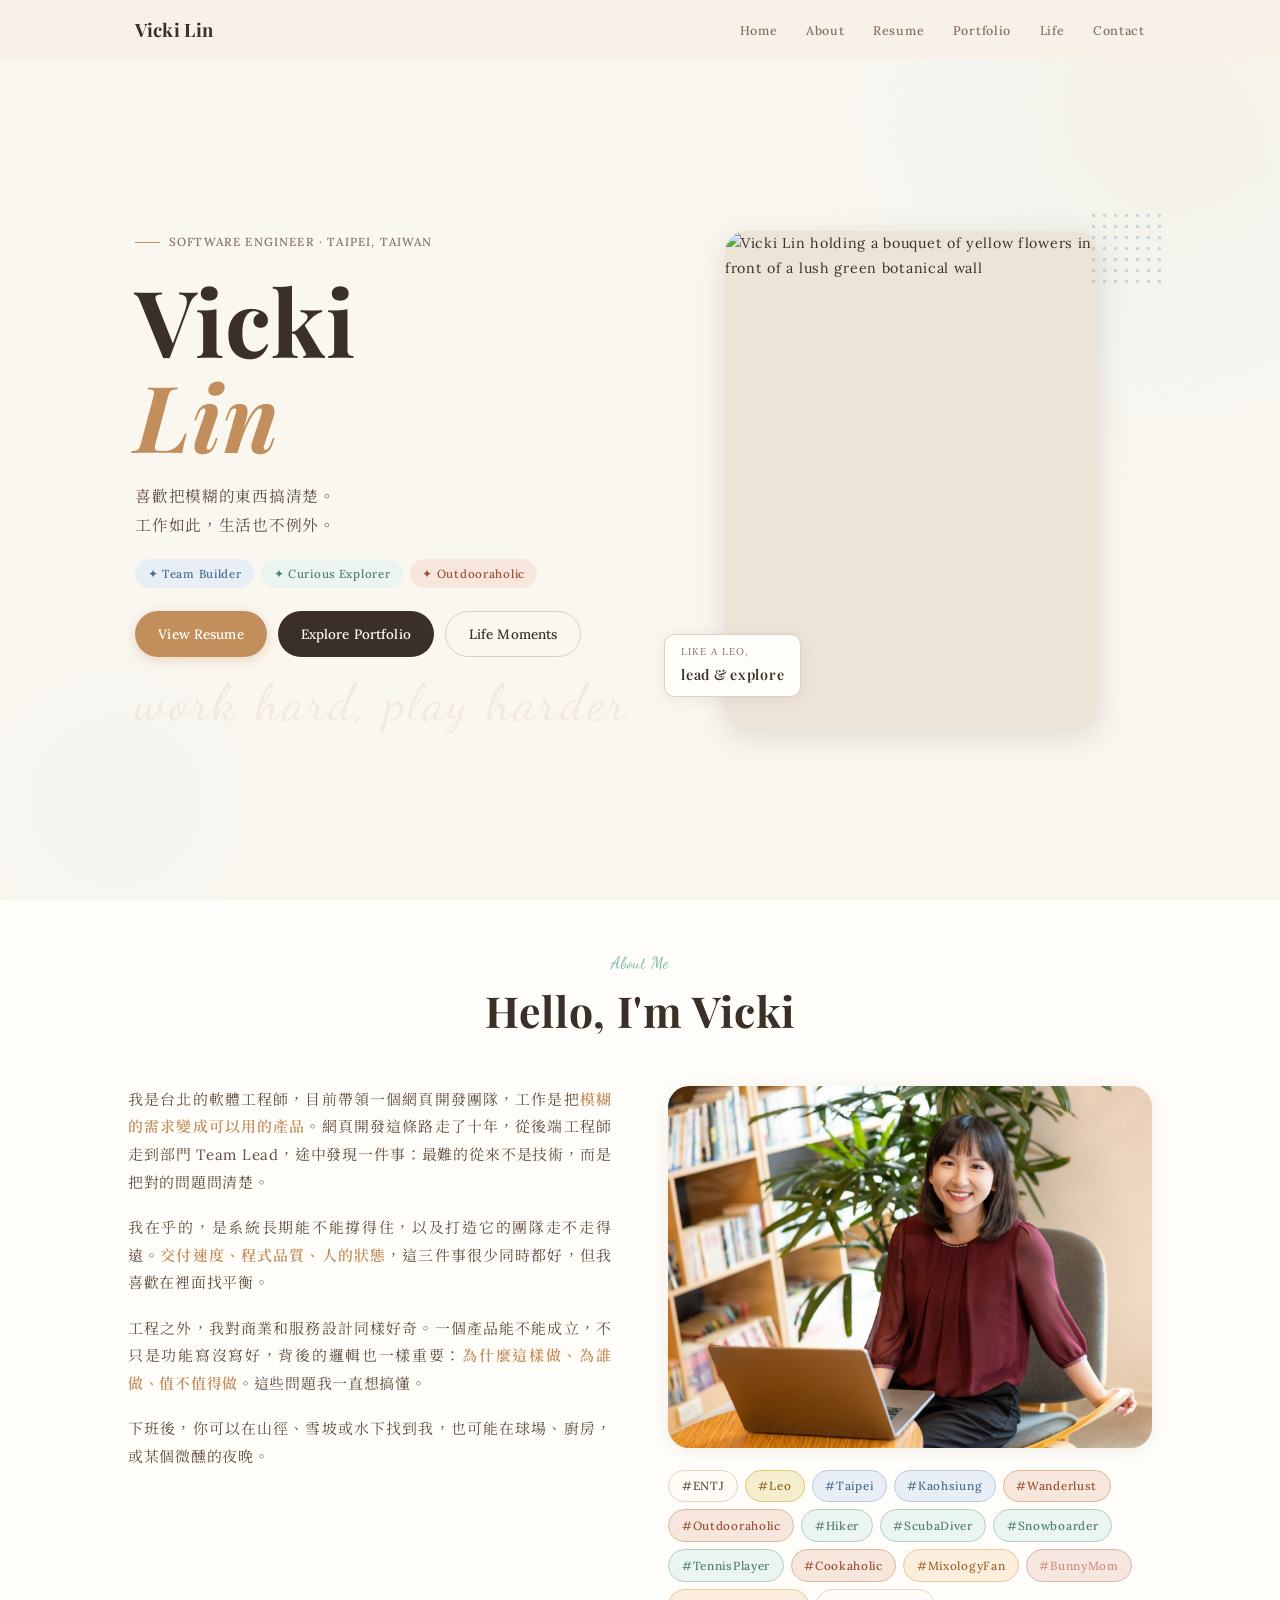
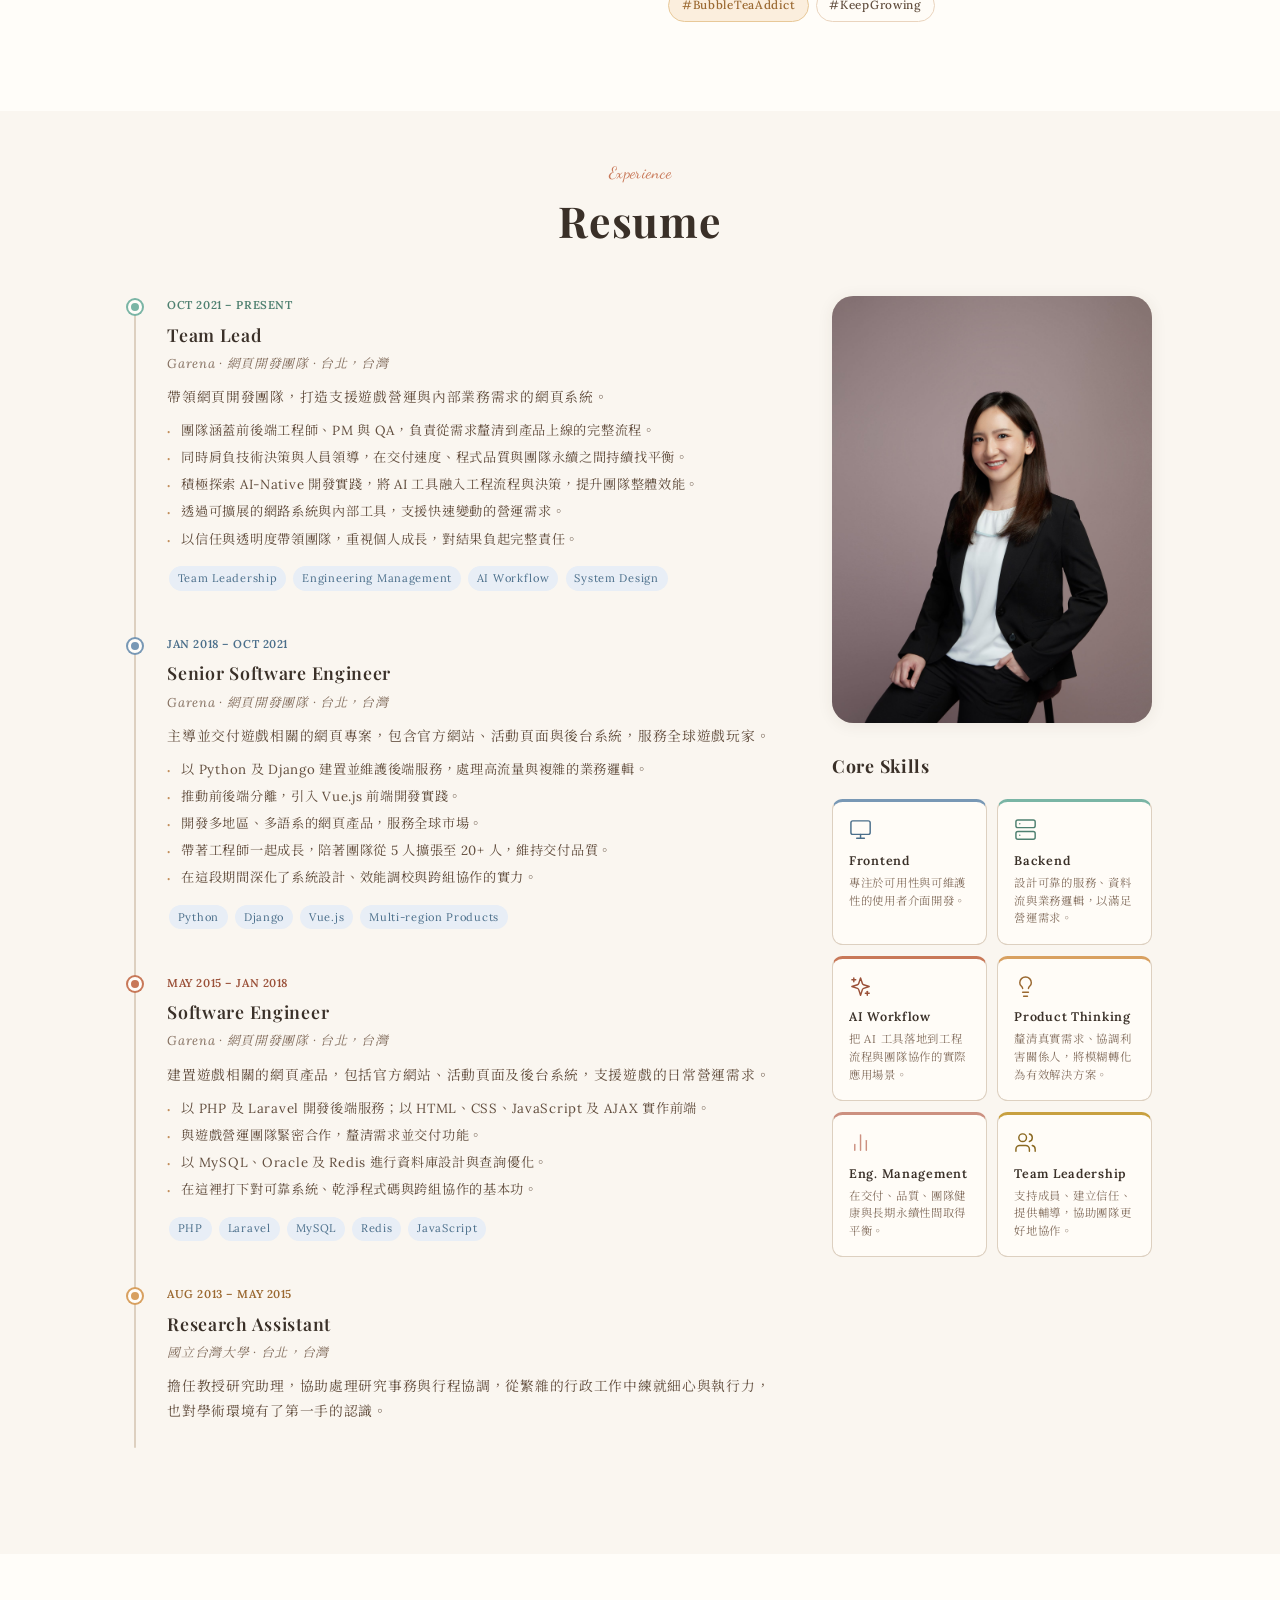
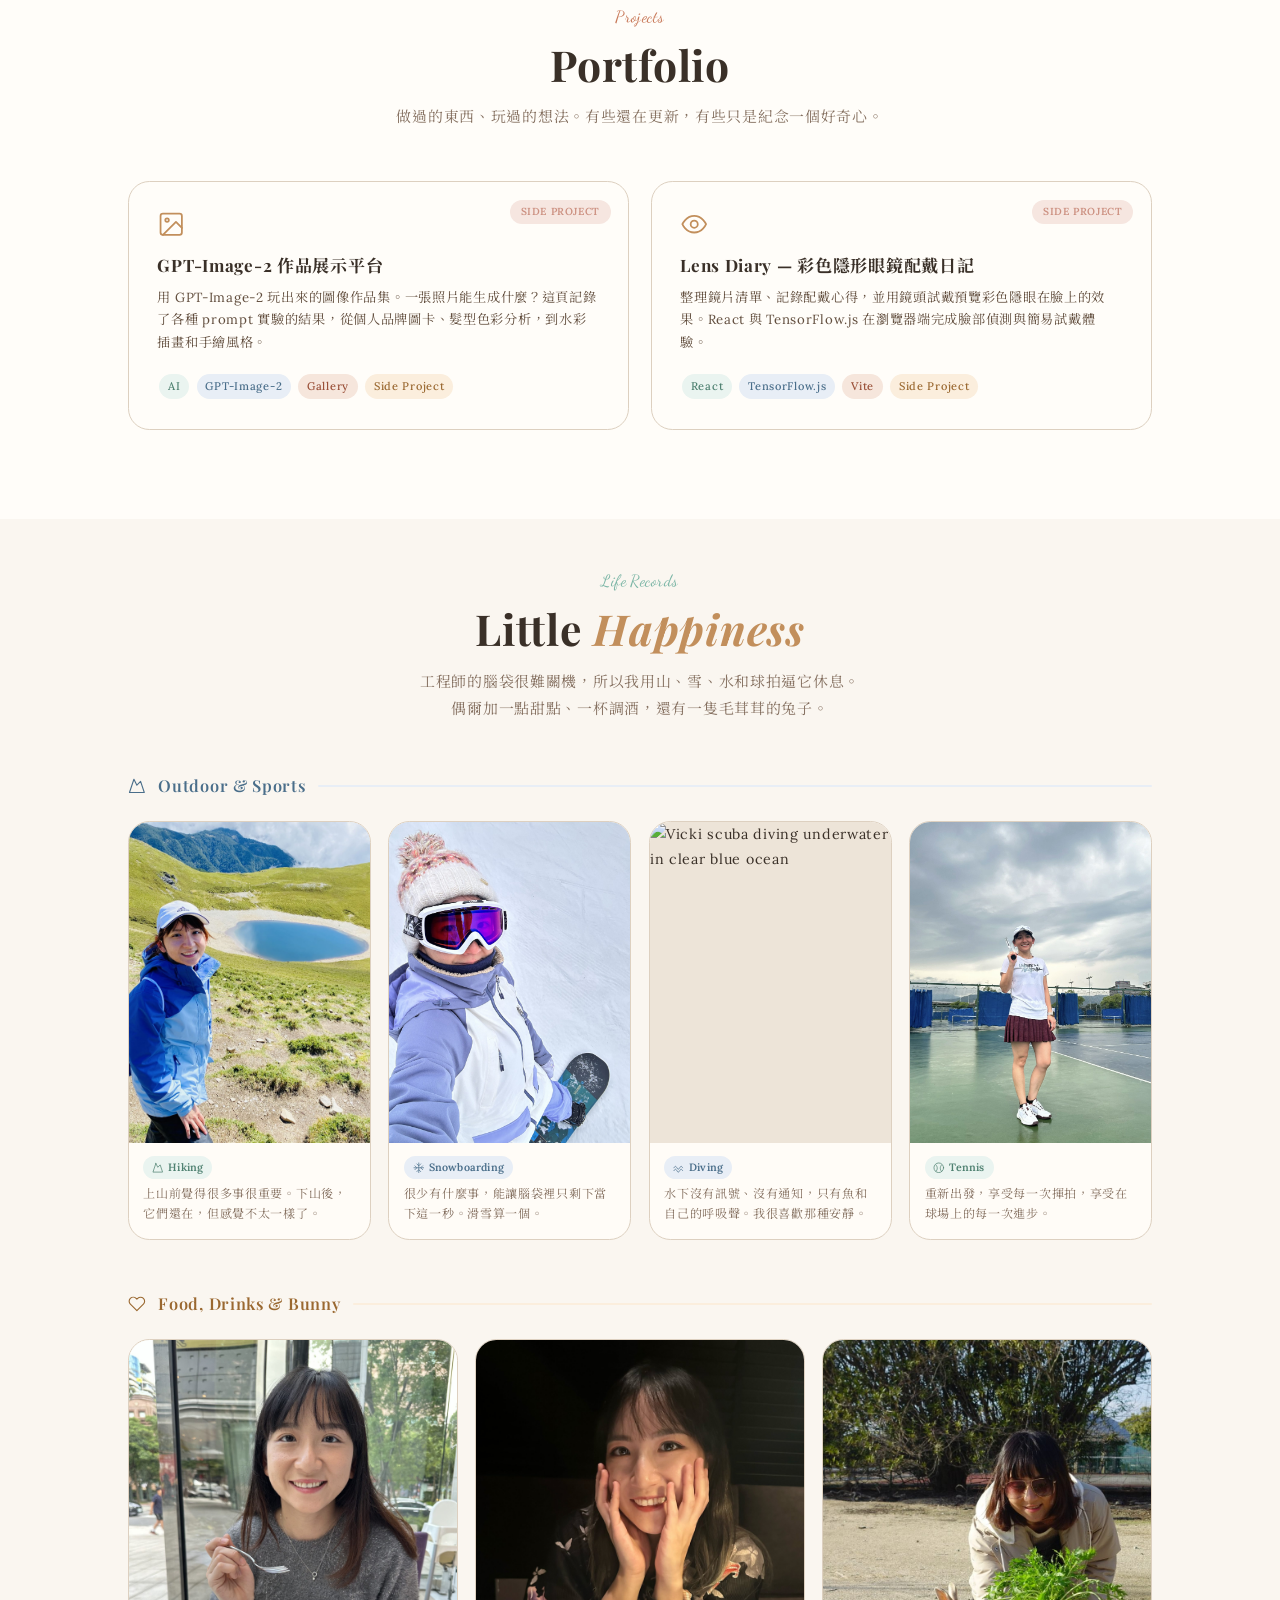
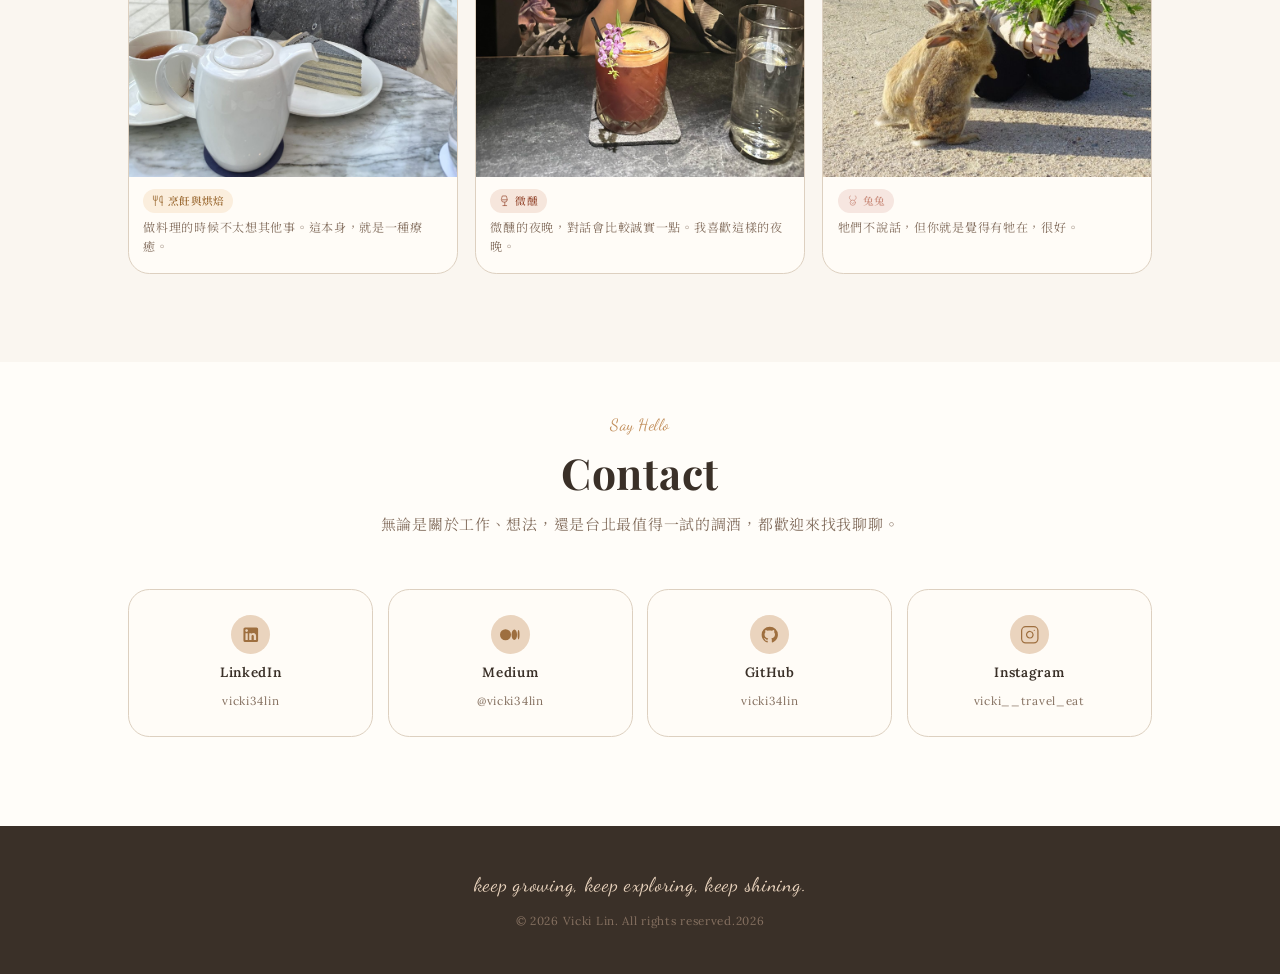
==== index.html @ 8c5fbe02 "新增 Lens Diary（ColoredContacts）靜態站與 Portfolio 卡片 自 ColoredContacts dist 複製至 projects/colored-contacts" ====
<!doctype html>
<html lang="en">
  <head>
    <!-- Google tag (gtag.js) -->
    <script async src="https://www.googletagmanager.com/gtag/js?id=G-K20HST7W02"></script>
    <script>
      window.dataLayer = window.dataLayer || [];
      function gtag(){dataLayer.push(arguments);}
      gtag('js', new Date());
      gtag('config', 'G-K20HST7W02');
    </script>
    <meta charset="UTF-8" />
    <meta name="viewport" content="width=device-width, initial-scale=1.0" />
    <meta
      name="description"
      content="Vicki Lin – Software Engineer and Team Lead based in Taipei, Taiwan. Building reliable web products, thoughtful workflows, and little moments of joy through technology."
    />
    <title>Vicki Lin · Software Engineer</title>
    <link rel="shortcut icon" type="image/x-icon" href="favicon.ico" />
    <link rel="icon" type="image/svg+xml" href="favicon.svg" />

    <!-- Google Fonts -->
    <link rel="preconnect" href="https://fonts.googleapis.com" />
    <link rel="preconnect" href="https://fonts.gstatic.com" crossorigin />
    <link
      href="https://fonts.googleapis.com/css2?family=Playfair+Display:ital,wght@0,400;0,600;0,700;1,400;1,600&family=Noto+Serif+TC:wght@400;500;600;700&family=Lora:ital,wght@0,400;0,500;0,600;1,400&family=Inter:wght@300;400;500;600&family=Dancing+Script:wght@400;600&display=swap"
      rel="stylesheet"
    />

    <link rel="stylesheet" href="assets/css/styles.css" />
  </head>
  <body>
    <!-- =====================================================
       NAVIGATION
       ===================================================== -->
    <nav class="nav" id="nav" role="navigation" aria-label="Main navigation">
      <div class="nav__inner">
        <a href="#home" class="nav__logo" aria-label="Vicki Lin – home">Vicki Lin</a>

        <!-- Hamburger (mobile) -->
        <button
          class="nav__burger"
          id="navBurger"
          aria-label="Toggle navigation menu"
          aria-expanded="false"
          aria-controls="navLinks"
        >
          <span aria-hidden="true"></span>
          <span aria-hidden="true"></span>
          <span aria-hidden="true"></span>
        </button>

        <!-- Nav links -->
        <ul class="nav__links" id="navLinks" role="list">
          <li><a href="#home" class="nav__link">Home</a></li>
          <li><a href="#about" class="nav__link">About</a></li>
          <li><a href="#resume" class="nav__link">Resume</a></li>
          <li><a href="#portfolio" class="nav__link">Portfolio</a></li>
          <li><a href="#life" class="nav__link">Life</a></li>
          <li style="display: none">
            <a href="#franchise" class="nav__link">Franchise Journey</a>
          </li>
          <li><a href="#contact" class="nav__link">Contact</a></li>
        </ul>
      </div>
    </nav>

    <!-- =====================================================
       HERO · Homepage
       ===================================================== -->
    <section id="home" class="hero" aria-label="Introduction">
      <div class="hero__inner">
        <!-- Left: text content -->
        <div class="hero__content">
          <span class="hero__tag">Software Engineer · Taipei, Taiwan</span>

          <!-- Edit name display below -->
          <h1 class="hero__name">Vicki <br /><em>Lin</em></h1>

          <!-- Edit tagline below -->
          <p class="hero__intro">
            喜歡把模糊的東西搞清楚。<br />
            工作如此，生活也不例外。
          </p>

          <!-- Edit personality badges below -->
          <div class="hero__badges" aria-label="Highlights">
            <span class="badge">✦ Team Builder</span>
            <span class="badge">✦ Curious Explorer</span>
            <span class="badge">✦ Outdooraholic</span>
          </div>

          <!-- CTA buttons -->
          <div class="hero__ctas">
            <a href="#resume" class="btn btn--primary">View Resume</a>
            <a href="#portfolio" class="btn btn--secondary">Explore Portfolio</a>
            <a href="#life" class="btn btn--ghost">Life Moments</a>
          </div>

          <span class="hero__accent-text" aria-hidden="true">work hard, play harder</span>
        </div>

        <!-- Right: portrait + editorial decorations -->
        <div class="hero__image-wrap">
          <!-- hero-flower.jpg: outdoor photo holding flowers, bright and warm -->
          <div class="hero__image-frame">
            <img
              src="assets/images/hero-flower.jpg"
              alt="Vicki Lin holding a bouquet of yellow flowers in front of a lush green botanical wall"
              class="hero__photo"
              loading="eager"
            />
          </div>
          <!-- Editorial floating label -->
          <div class="hero__editorial-tag" aria-hidden="true">
            <span class="hero__editorial-label">Like a Leo,</span>
            <span class="hero__editorial-city">lead &amp; explore</span>
          </div>
          <!-- Decorative dot grid -->
          <div class="hero__dot-decor" aria-hidden="true"></div>
        </div>
      </div>
    </section>

    <!-- =====================================================
       ABOUT
       ===================================================== -->
    <section id="about" class="about section section--alt">
      <div class="container">
        <header class="section-header reveal">
          <span class="section-eyebrow">About Me</span>
          <h2 class="section-title">Hello, I'm Vicki</h2>
        </header>

        <div class="about__grid">
          <!-- Left: story text -->
          <div class="about__story reveal">
            <!-- Edit personal bio paragraphs below -->
            <p>
              我是台北的軟體工程師，目前帶領一個網頁開發團隊，工作是把<strong>模糊的需求變成可以用的產品</strong>。網頁開發這條路走了十年，從後端工程師走到部門
              Team Lead，途中發現一件事：最難的從來不是技術，而是把對的問題問清楚。
            </p>
            <p>
              我在乎的，是系統長期能不能撐得住，以及打造它的團隊走不走得遠。<strong>交付速度、程式品質、人的狀態</strong>，這三件事很少同時都好，但我喜歡在裡面找平衡。
            </p>
            <p>
              工程之外，我對商業和服務設計同樣好奇。一個產品能不能成立，不只是功能寫沒寫好，背後的邏輯也一樣重要：<strong>為什麼這樣做、為誰做、值不值得做</strong>。這些問題我一直想搞懂。
            </p>
            <p>下班後，你可以在山徑、雪坡或水下找到我，也可能在球場、廚房，或某個微醺的夜晚。</p>
          </div>

          <!-- Right: photo + personality badges -->
          <div class="about__sidebar reveal">
            <div class="about__photo-wrap">
              <img
                src="assets/images/portrait-about.jpg"
                alt="Vicki Lin, Software Engineer and Team Lead, at the office"
                class="about__photo"
                loading="lazy"
              />
            </div>

            <div class="about__badges">
              <!-- Edit personality tags freely -->
              <div class="about__badge-grid">
                <span class="personality-badge">#ENTJ</span>
                <span class="personality-badge personality-badge--butter">#Leo</span>
                <span class="personality-badge personality-badge--sky">#Taipei</span>
                <span class="personality-badge personality-badge--sky">#Kaohsiung</span>
                <span class="personality-badge personality-badge--lavender">#Wanderlust</span>
                <span class="personality-badge personality-badge--lavender">#Outdooraholic</span>
                <span class="personality-badge personality-badge--mint">#Hiker</span>
                <span class="personality-badge personality-badge--mint">#ScubaDiver</span>
                <span class="personality-badge personality-badge--mint">#Snowboarder</span>
                <span class="personality-badge personality-badge--mint">#TennisPlayer</span>
                <span class="personality-badge personality-badge--lavender">#Cookaholic</span>
                <span class="personality-badge personality-badge--peach">#MixologyFan</span>
                <span class="personality-badge personality-badge--rose">#BunnyMom</span>
                <span class="personality-badge personality-badge--peach">#BubbleTeaAddict</span>
                <span class="personality-badge">#KeepGrowing</span>
              </div>
            </div>
          </div>
        </div>
      </div>
    </section>

    <!-- =====================================================
       RESUME
       ===================================================== -->
    <section id="resume" class="resume section">
      <div class="container">
        <header class="section-header reveal">
          <span class="section-eyebrow">Experience</span>
          <h2 class="section-title">Resume</h2>
        </header>

        <div class="resume__grid">
          <!-- Left column: timeline -->
          <div class="resume__timeline">
            <!-- ── Role 1 ── -->
            <div class="timeline-item reveal">
              <div class="timeline-dot" aria-hidden="true"></div>
              <div class="timeline-content">
                <span class="timeline-date">Oct 2021 – Present</span>
                <h3 class="timeline-role">Team Lead</h3>
                <span class="timeline-company">Garena · 網頁開發團隊 · 台北，台灣</span>
                <p class="timeline-summary">
                  帶領網頁開發團隊，打造支援遊戲營運與內部業務需求的網頁系統。
                </p>
                <ul class="timeline-bullets">
                  <li>團隊涵蓋前後端工程師、PM 與 QA，負責從需求釐清到產品上線的完整流程。</li>
                  <li>
                    同時肩負技術決策與人員領導，在交付速度、程式品質與團隊永續之間持續找平衡。
                  </li>
                  <li>
                    積極探索 AI-Native 開發實踐，將 AI 工具融入工程流程與決策，提升團隊整體效能。
                  </li>
                  <li>透過可擴展的網路系統與內部工具，支援快速變動的營運需求。</li>
                  <li>以信任與透明度帶領團隊，重視個人成長，對結果負起完整責任。</li>
                </ul>
                <div class="timeline-tags">
                  <span class="tech-tag">Team Leadership</span>
                  <span class="tech-tag">Engineering Management</span>
                  <span class="tech-tag">AI Workflow</span>
                  <span class="tech-tag">System Design</span>
                </div>
              </div>
            </div>

            <!-- ── Role 2 ── -->
            <div class="timeline-item reveal">
              <div class="timeline-dot" aria-hidden="true"></div>
              <div class="timeline-content">
                <span class="timeline-date">Jan 2018 – Oct 2021</span>
                <h3 class="timeline-role">Senior Software Engineer</h3>
                <span class="timeline-company">Garena · 網頁開發團隊 · 台北，台灣</span>
                <p class="timeline-summary">
                  主導並交付遊戲相關的網頁專案，包含官方網站、活動頁面與後台系統，服務全球遊戲玩家。
                </p>
                <ul class="timeline-bullets">
                  <li>以 Python 及 Django 建置並維護後端服務，處理高流量與複雜的業務邏輯。</li>
                  <li>推動前後端分離，引入 Vue.js 前端開發實踐。</li>
                  <li>開發多地區、多語系的網頁產品，服務全球市場。</li>
                  <li>帶著工程師一起成長，陪著團隊從 5 人擴張至 20+ 人，維持交付品質。</li>
                  <li>在這段期間深化了系統設計、效能調校與跨組協作的實力。</li>
                </ul>
                <div class="timeline-tags">
                  <span class="tech-tag">Python</span>
                  <span class="tech-tag">Django</span>
                  <span class="tech-tag">Vue.js</span>
                  <span class="tech-tag">Multi-region Products</span>
                </div>
              </div>
            </div>

            <!-- ── Role 3 ── -->
            <div class="timeline-item reveal">
              <div class="timeline-dot" aria-hidden="true"></div>
              <div class="timeline-content">
                <span class="timeline-date">May 2015 – Jan 2018</span>
                <h3 class="timeline-role">Software Engineer</h3>
                <span class="timeline-company">Garena · 網頁開發團隊 · 台北，台灣</span>
                <p class="timeline-summary">
                  建置遊戲相關的網頁產品，包括官方網站、活動頁面及後台系統，支援遊戲的日常營運需求。
                </p>
                <ul class="timeline-bullets">
                  <li>
                    以 PHP 及 Laravel 開發後端服務；以 HTML、CSS、JavaScript 及 AJAX 實作前端。
                  </li>
                  <li>與遊戲營運團隊緊密合作，釐清需求並交付功能。</li>
                  <li>以 MySQL、Oracle 及 Redis 進行資料庫設計與查詢優化。</li>
                  <li>在這裡打下對可靠系統、乾淨程式碼與跨組協作的基本功。</li>
                </ul>
                <div class="timeline-tags">
                  <span class="tech-tag">PHP</span>
                  <span class="tech-tag">Laravel</span>
                  <span class="tech-tag">MySQL</span>
                  <span class="tech-tag">Redis</span>
                  <span class="tech-tag">JavaScript</span>
                </div>
              </div>
            </div>

            <!-- ── Role 4 ── -->
            <div class="timeline-item reveal">
              <div class="timeline-dot" aria-hidden="true"></div>
              <div class="timeline-content">
                <span class="timeline-date">Aug 2013 – May 2015</span>
                <h3 class="timeline-role">Research Assistant</h3>
                <span class="timeline-company">國立台灣大學 · 台北，台灣</span>
                <p class="timeline-summary">
                  擔任教授研究助理，協助處理研究事務與行程協調，從繁雜的行政工作中練就細心與執行力，也對學術環境有了第一手的認識。
                </p>
              </div>
            </div>
          </div>
          <!-- /resume__timeline -->

          <!-- Right column: photo + skill cards -->
          <div class="resume__skills">
            <!-- portrait-professional.jpg: black suit headshot for professional section -->
            <div class="resume__photo-wrap reveal">
              <img
                src="assets/images/portrait-professional.jpg"
                alt="Vicki Lin – professional headshot"
                class="resume__photo"
                loading="lazy"
              />
            </div>

            <div class="reveal">
              <h3 class="skills-title">Core Skills</h3>
              <!-- Edit skill cards below -->
              <div class="skills-cards">
                <div class="skill-card">
                  <svg
                    class="skill-card__svg"
                    aria-hidden="true"
                    viewBox="0 0 24 24"
                    fill="none"
                    stroke="currentColor"
                    stroke-width="1.5"
                    stroke-linecap="round"
                    stroke-linejoin="round"
                  >
                    <rect x="2" y="3" width="20" height="14" rx="2" />
                    <line x1="8" y1="21" x2="16" y2="21" />
                    <line x1="12" y1="17" x2="12" y2="21" />
                  </svg>
                  <h4 class="skill-card__name">Frontend</h4>
                  <p class="skill-card__desc">專注於可用性與可維護性的使用者介面開發。</p>
                </div>
                <div class="skill-card">
                  <svg
                    class="skill-card__svg"
                    aria-hidden="true"
                    viewBox="0 0 24 24"
                    fill="none"
                    stroke="currentColor"
                    stroke-width="1.5"
                    stroke-linecap="round"
                    stroke-linejoin="round"
                  >
                    <rect x="2" y="2" width="20" height="8" rx="2" />
                    <rect x="2" y="14" width="20" height="8" rx="2" />
                    <line x1="6" y1="6" x2="6.01" y2="6" />
                    <line x1="6" y1="18" x2="6.01" y2="18" />
                  </svg>
                  <h4 class="skill-card__name">Backend</h4>
                  <p class="skill-card__desc">設計可靠的服務、資料流與業務邏輯，以滿足營運需求。</p>
                </div>
                <div class="skill-card">
                  <svg
                    class="skill-card__svg"
                    aria-hidden="true"
                    viewBox="0 0 24 24"
                    fill="none"
                    stroke="currentColor"
                    stroke-width="1.5"
                    stroke-linecap="round"
                    stroke-linejoin="round"
                  >
                    <path
                      d="m12 3-1.912 5.813a2 2 0 0 1-1.275 1.275L3 12l5.813 1.912a2 2 0 0 1 1.275 1.275L12 21l1.912-5.813a2 2 0 0 1 1.275-1.275L21 12l-5.813-1.912a2 2 0 0 1-1.275-1.275L12 3Z"
                    />
                    <path d="M5 3v4" />
                    <path d="M19 17v4" />
                    <path d="M3 5h4" />
                    <path d="M17 19h4" />
                  </svg>
                  <h4 class="skill-card__name">AI Workflow</h4>
                  <p class="skill-card__desc">把 AI 工具落地到工程流程與團隊協作的實際應用場景。</p>
                </div>
                <div class="skill-card">
                  <svg
                    class="skill-card__svg"
                    aria-hidden="true"
                    viewBox="0 0 24 24"
                    fill="none"
                    stroke="currentColor"
                    stroke-width="1.5"
                    stroke-linecap="round"
                    stroke-linejoin="round"
                  >
                    <path
                      d="M15 14c.2-1 .7-1.7 1.5-2.5 1-.9 1.5-2.2 1.5-3.5A6 6 0 0 0 6 8c0 1 .2 2.2 1.5 3.5.7.7 1.3 1.5 1.5 2.5"
                    />
                    <path d="M9 18h6" />
                    <path d="M10 22h4" />
                  </svg>
                  <h4 class="skill-card__name">Product Thinking</h4>
                  <p class="skill-card__desc">
                    釐清真實需求、協調利害關係人，將模糊轉化為有效解決方案。
                  </p>
                </div>
                <div class="skill-card">
                  <svg
                    class="skill-card__svg"
                    aria-hidden="true"
                    viewBox="0 0 24 24"
                    fill="none"
                    stroke="currentColor"
                    stroke-width="1.5"
                    stroke-linecap="round"
                    stroke-linejoin="round"
                  >
                    <line x1="18" y1="20" x2="18" y2="10" />
                    <line x1="12" y1="20" x2="12" y2="4" />
                    <line x1="6" y1="20" x2="6" y2="14" />
                  </svg>
                  <h4 class="skill-card__name">Eng. Management</h4>
                  <p class="skill-card__desc">在交付、品質、團隊健康與長期永續性間取得平衡。</p>
                </div>
                <div class="skill-card">
                  <svg
                    class="skill-card__svg"
                    aria-hidden="true"
                    viewBox="0 0 24 24"
                    fill="none"
                    stroke="currentColor"
                    stroke-width="1.5"
                    stroke-linecap="round"
                    stroke-linejoin="round"
                  >
                    <path d="M16 21v-2a4 4 0 0 0-4-4H6a4 4 0 0 0-4 4v2" />
                    <circle cx="9" cy="7" r="4" />
                    <path d="M22 21v-2a4 4 0 0 0-3-3.87" />
                    <path d="M16 3.13a4 4 0 0 1 0 7.75" />
                  </svg>
                  <h4 class="skill-card__name">Team Leadership</h4>
                  <p class="skill-card__desc">支持成員、建立信任、提供輔導，協助團隊更好地協作。</p>
                </div>
              </div>
            </div>
          </div>
          <!-- /resume__skills -->
        </div>
        <!-- /resume__grid -->
      </div>
    </section>

    <!-- =====================================================
       PORTFOLIO
       ===================================================== -->
    <section id="portfolio" class="portfolio section section--alt">
      <div class="container">
        <header class="section-header reveal">
          <span class="section-eyebrow">Projects</span>
          <h2 class="section-title">Portfolio</h2>
          <p class="section-sub">做過的東西、玩過的想法。有些還在更新，有些只是紀念一個好奇心。</p>
        </header>

        <div class="portfolio__grid">
          <article
            class="project-card reveal"
            onclick="location.href = '/projects/image2demo/'"
            style="cursor: pointer"
          >
            <div class="project-card__badge">Side Project</div>
            <div class="project-card__icon" aria-hidden="true">
              <svg
                viewBox="0 0 24 24"
                fill="none"
                stroke="currentColor"
                stroke-width="1.5"
                stroke-linecap="round"
                stroke-linejoin="round"
              >
                <rect x="3" y="3" width="18" height="18" rx="2" />
                <circle cx="8.5" cy="8.5" r="1.5" />
                <path d="m21 15-5-5L5 21" />
              </svg>
            </div>
            <h3 class="project-card__title">GPT-Image-2 作品展示平台</h3>
            <p class="project-card__desc">
              用 GPT-Image-2 玩出來的圖像作品集。一張照片能生成什麼？這頁記錄了各種 prompt
              實驗的結果，從個人品牌圖卡、髮型色彩分析，到水彩插畫和手繪風格。
            </p>
            <div class="project-card__tags">
              <span class="tag">AI</span>
              <span class="tag">GPT-Image-2</span>
              <span class="tag">Gallery</span>
              <span class="tag">Side Project</span>
            </div>
          </article>

          <article
            class="project-card reveal"
            onclick="location.href = '/projects/colored-contacts/'"
            style="cursor: pointer"
          >
            <div class="project-card__badge">Side Project</div>
            <div class="project-card__icon" aria-hidden="true">
              <svg
                viewBox="0 0 24 24"
                fill="none"
                stroke="currentColor"
                stroke-width="1.5"
                stroke-linecap="round"
                stroke-linejoin="round"
              >
                <path d="M2 12s3-7 10-7 10 7 10 7-3 7-10 7-10-7-10-7Z" />
                <circle cx="12" cy="12" r="3" />
              </svg>
            </div>
            <h3 class="project-card__title">Lens Diary — 彩色隱形眼鏡配戴日記</h3>
            <p class="project-card__desc">
              整理鏡片清單、記錄配戴心得，並用鏡頭試戴預覽彩色隱眼在臉上的效果。React 與 TensorFlow.js
              在瀏覽器端完成臉部偵測與簡易試戴體驗。
            </p>
            <div class="project-card__tags">
              <span class="tag">React</span>
              <span class="tag">TensorFlow.js</span>
              <span class="tag">Vite</span>
              <span class="tag">Side Project</span>
            </div>
          </article>
        </div>
      </div>
    </section>

    <!-- =====================================================
       LIFE · Life Records / Little Happiness
       ===================================================== -->
    <section id="life" class="life section">
      <div class="container">
        <header class="section-header reveal">
          <span class="section-eyebrow">Life Records</span>
          <h2 class="section-title">Little <em>Happiness</em></h2>
          <!-- Edit caption below -->
          <p class="section-sub">
            工程師的腦袋很難關機，所以我用山、雪、水和球拍逼它休息。<br />偶爾加一點甜點、一杯調酒，還有一隻毛茸茸的兔子。
          </p>
        </header>

        <!-- Outdoor & Sports -->
        <div class="life__subsection life__subsection--outdoor reveal">
          <div class="life__sub-header">
            <svg
              class="life__sub-icon"
              viewBox="0 0 24 24"
              fill="none"
              stroke="currentColor"
              stroke-width="1.5"
              stroke-linecap="round"
              stroke-linejoin="round"
              aria-hidden="true"
            >
              <path d="m8 3 4 8 5-5 5 15H2L8 3z" />
            </svg>
            <h3 class="life__sub-title">Outdoor &amp; Sports</h3>
            <div class="life__sub-line"></div>
          </div>

          <div class="life__grid life__grid--4">
            <div
              class="life-card reveal"
              onclick="location.href = '/life/hiking.html'"
              style="cursor: pointer"
            >
              <div class="life-card__img-wrap">
                <img
                  src="assets/images/life-hiking.jpg"
                  alt="Vicki hiking with an alpine lake in the mountains of Taiwan"
                  class="life-card__img"
                  loading="lazy"
                />
              </div>
              <div class="life-card__body">
                <span class="life-card__category life-cat--mint">
                  <svg
                    class="life-cat__icon"
                    viewBox="0 0 24 24"
                    fill="none"
                    stroke="currentColor"
                    stroke-width="1.5"
                    stroke-linecap="round"
                    stroke-linejoin="round"
                    aria-hidden="true"
                  >
                    <path d="m8 3 4 8 5-5 5 15H2L8 3z" />
                  </svg>
                  Hiking
                </span>
                <p class="life-card__caption">
                  上山前覺得很多事很重要。下山後，它們還在，但感覺不太一樣了。
                </p>
              </div>
            </div>

            <div
              class="life-card reveal"
              onclick="location.href = '/life/snowboarding.html'"
              style="cursor: pointer"
            >
              <div class="life-card__img-wrap">
                <img
                  src="assets/images/life-snowboard.jpg"
                  alt="Vicki on a snow slope with her snowboard"
                  class="life-card__img"
                  loading="lazy"
                />
              </div>
              <div class="life-card__body">
                <span class="life-card__category life-cat--sky">
                  <svg
                    class="life-cat__icon"
                    viewBox="0 0 24 24"
                    fill="none"
                    stroke="currentColor"
                    stroke-width="1.5"
                    stroke-linecap="round"
                    stroke-linejoin="round"
                    aria-hidden="true"
                  >
                    <line x1="2" y1="12" x2="22" y2="12" />
                    <line x1="12" y1="2" x2="12" y2="22" />
                    <path d="m20 16-4-4 4-4" />
                    <path d="m4 8 4 4-4 4" />
                    <path d="m16 4-4 4-4-4" />
                    <path d="m8 20 4-4 4 4" />
                  </svg>
                  Snowboarding
                </span>
                <p class="life-card__caption">
                  很少有什麼事，能讓腦袋裡只剩下當下這一秒。滑雪算一個。
                </p>
              </div>
            </div>

            <div
              class="life-card reveal"
              onclick="location.href = '/life/diving.html'"
              style="cursor: pointer"
            >
              <div class="life-card__img-wrap">
                <img
                  src="assets/images/life-diving.jpg"
                  alt="Vicki scuba diving underwater in clear blue ocean"
                  class="life-card__img"
                  loading="lazy"
                />
              </div>
              <div class="life-card__body">
                <span class="life-card__category life-cat--sky">
                  <svg
                    class="life-cat__icon"
                    viewBox="0 0 24 24"
                    fill="none"
                    stroke="currentColor"
                    stroke-width="1.5"
                    stroke-linecap="round"
                    stroke-linejoin="round"
                    aria-hidden="true"
                  >
                    <path d="M2 12c2-4 4-4 6 0s4 4 6 0 4-4 6 0" />
                    <path d="M2 18c2-4 4-4 6 0s4 4 6 0 4-4 6 0" />
                  </svg>
                  Diving
                </span>
                <p class="life-card__caption">
                  水下沒有訊號、沒有通知，只有魚和自己的呼吸聲。我很喜歡那種安靜。
                </p>
              </div>
            </div>

            <div
              class="life-card reveal"
              onclick="location.href = '/life/tennis.html'"
              style="cursor: pointer"
            >
              <div class="life-card__img-wrap">
                <img
                  src="assets/images/life-tennis.jpg"
                  alt="Vicki on a tennis court holding a racket"
                  class="life-card__img"
                  loading="lazy"
                />
              </div>
              <div class="life-card__body">
                <span class="life-card__category life-cat--mint">
                  <svg
                    class="life-cat__icon"
                    viewBox="0 0 24 24"
                    fill="none"
                    stroke="currentColor"
                    stroke-width="1.5"
                    stroke-linecap="round"
                    stroke-linejoin="round"
                    aria-hidden="true"
                  >
                    <circle cx="12" cy="12" r="10" />
                    <path d="M6.3 6.3c3.6 3.6 3.6 9.5 0 13.1" />
                    <path d="M17.7 6.3c-3.6 3.6-3.6 9.5 0 13.1" />
                  </svg>
                  Tennis
                </span>
                <p class="life-card__caption">
                  重新出發，享受每一次揮拍，享受在球場上的每一次進步。
                </p>
              </div>
            </div>
          </div>
        </div>

        <!-- Food, Drinks & Bunny -->
        <div class="life__subsection life__subsection--food reveal">
          <div class="life__sub-header">
            <svg
              class="life__sub-icon"
              viewBox="0 0 24 24"
              fill="none"
              stroke="currentColor"
              stroke-width="1.5"
              stroke-linecap="round"
              stroke-linejoin="round"
              aria-hidden="true"
            >
              <path
                d="M20.84 4.61a5.5 5.5 0 0 0-7.78 0L12 5.67l-1.06-1.06a5.5 5.5 0 0 0-7.78 7.78l1.06 1.06L12 21.23l7.78-7.78 1.06-1.06a5.5 5.5 0 0 0 0-7.78z"
              />
            </svg>
            <h3 class="life__sub-title">Food, Drinks &amp; Bunny</h3>
            <div class="life__sub-line"></div>
          </div>

          <div class="life__grid life__grid--3">
            <div
              class="life-card reveal"
              onclick="location.href = '/life/baking.html'"
              style="cursor: pointer"
            >
              <div class="life-card__img-wrap">
                <img
                  src="assets/images/life-baking.jpg"
                  alt="Vicki enjoying a slice of black sesame mille-crêpe cake with tea"
                  class="life-card__img"
                  loading="lazy"
                />
              </div>
              <div class="life-card__body">
                <span class="life-card__category life-cat--peach">
                  <svg
                    class="life-cat__icon"
                    viewBox="0 0 24 24"
                    fill="none"
                    stroke="currentColor"
                    stroke-width="1.5"
                    stroke-linecap="round"
                    stroke-linejoin="round"
                    aria-hidden="true"
                  >
                    <path d="M3 2v7c0 1.1.9 2 2 2h4a2 2 0 0 0 2-2V2" />
                    <path d="M7 2v20" />
                    <path d="M21 15V2a5 5 0 0 0-5 5v6c0 1.1.9 2 2 2h3zm0 0v7" />
                  </svg>
                  烹飪與烘焙
                </span>
                <p class="life-card__caption">做料理的時候不太想其他事。這本身，就是一種療癒。</p>
              </div>
            </div>

            <div
              class="life-card reveal"
              onclick="location.href = '/life/cocktails.html'"
              style="cursor: pointer"
            >
              <div class="life-card__img-wrap">
                <img
                  src="assets/images/life-alcohol.jpg"
                  alt="Vicki smiling with a beautifully garnished cocktail"
                  class="life-card__img"
                  loading="lazy"
                />
              </div>
              <div class="life-card__body">
                <span class="life-card__category life-cat--lavender">
                  <svg
                    class="life-cat__icon"
                    viewBox="0 0 24 24"
                    fill="none"
                    stroke="currentColor"
                    stroke-width="1.5"
                    stroke-linecap="round"
                    stroke-linejoin="round"
                    aria-hidden="true"
                  >
                    <path d="M8 22h8" />
                    <path d="M7 10h10" />
                    <path d="M12 15v7" />
                    <path d="M12 15a5 5 0 0 0 5-5c0-2-.5-4-2-8H7c-1.5 4-2 6-2 8a5 5 0 0 0 5 5z" />
                  </svg>
                  微醺
                </span>
                <p class="life-card__caption">微醺的夜晚，對話會比較誠實一點。我喜歡這樣的夜晚。</p>
              </div>
            </div>

            <div
              class="life-card reveal"
              onclick="location.href = '/life/bunny.html'"
              style="cursor: pointer"
            >
              <div class="life-card__img-wrap">
                <img
                  src="assets/images/life-rabbit.jpg"
                  alt="Vicki feeding rabbits at a rabbit island in Japan"
                  class="life-card__img"
                  loading="lazy"
                />
              </div>
              <div class="life-card__body">
                <span class="life-card__category life-cat--rose">
                  <svg
                    class="life-cat__icon"
                    viewBox="0 0 24 24"
                    fill="none"
                    stroke="currentColor"
                    stroke-width="1.5"
                    stroke-linecap="round"
                    stroke-linejoin="round"
                    aria-hidden="true"
                  >
                    <path d="M7 2C6 2 5 3 5 5.5C5 8 6.5 10 9 11" />
                    <path d="M17 2C18 2 19 3 19 5.5C19 8 17.5 10 15 11" />
                    <circle cx="12" cy="16" r="5.5" />
                    <circle cx="10" cy="15.5" r="0.75" fill="currentColor" stroke="none" />
                    <circle cx="14" cy="15.5" r="0.75" fill="currentColor" stroke="none" />
                    <path d="M11 17.5C11.5 18 12.5 18 13 17.5" />
                  </svg>
                  兔兔
                </span>
                <p class="life-card__caption">牠們不說話，但你就是覺得有牠在，很好。</p>
              </div>
            </div>
          </div>
        </div>
      </div>
    </section>

    <!-- =====================================================
       FRANCHISE JOURNEY · Coming Soon
       ===================================================== -->
    <section id="franchise" class="franchise section" style="display: none">
      <div class="container">
        <div class="franchise__card reveal">
          <div class="franchise__decor" aria-hidden="true">
            <span class="franchise__cup">
              <svg
                width="48"
                height="48"
                viewBox="0 0 24 24"
                fill="none"
                stroke="currentColor"
                stroke-width="1.2"
                stroke-linecap="round"
                stroke-linejoin="round"
              >
                <path d="M17 8h1a4 4 0 1 1 0 8h-1" />
                <path d="M3 8h14v9a4 4 0 0 1-4 4H7a4 4 0 0 1-4-4Z" />
                <line x1="6" y1="2" x2="6" y2="4" />
                <line x1="10" y1="2" x2="10" y2="4" />
                <line x1="14" y1="2" x2="14" y2="4" />
              </svg>
            </span>
            <span class="franchise__stars">✦ ✦ ✦</span>
          </div>

          <span class="franchise__coming-soon">Coming Soon</span>

          <!-- Edit title and description below -->
          <h2 class="franchise__title">Franchise <em>Journey</em></h2>
          <p class="franchise__subtitle">新的篇章正在醞釀。</p>
          <p class="franchise__desc">
            我正在探索一條結合商業、營運、服務設計與日常幸福感的新道路。更多筆記、想法與發現，將陸續在這裡補充。
          </p>

          <div class="franchise__divider" aria-hidden="true">· · ·</div>
          <p class="franchise__hint">敬請期待，這個空間仍在撰寫中。</p>
        </div>
      </div>
    </section>

    <!-- =====================================================
       CONTACT
       ===================================================== -->
    <section id="contact" class="contact section section--alt">
      <div class="container">
        <header class="section-header reveal">
          <span class="section-eyebrow">Say Hello</span>
          <h2 class="section-title">Contact</h2>
          <p class="section-sub">
            無論是關於工作、想法，還是台北最值得一試的調酒，都歡迎來找我聊聊。
          </p>
        </header>

        <div class="contact__links reveal">
          <a
            href="https://www.linkedin.com/in/vicki34lin/"
            target="_blank"
            rel="noopener noreferrer"
            class="contact-link contact-link--linkedin"
          >
            <span class="contact-link__icon" aria-hidden="true">
              <svg viewBox="0 0 24 24" fill="currentColor" aria-hidden="true">
                <path
                  d="M19 3a2 2 0 0 1 2 2v14a2 2 0 0 1-2 2H5a2 2 0 0 1-2-2V5a2 2 0 0 1 2-2h14m-.5 15.5v-5.3a3.26 3.26 0 0 0-3.26-3.26c-.85 0-1.84.52-2.32 1.3v-1.11h-2.79v8.37h2.79v-4.93c0-.77.62-1.4 1.39-1.4a1.4 1.4 0 0 1 1.4 1.4v4.93h2.79M6.88 8.56a1.68 1.68 0 0 0 1.68-1.68c0-.93-.75-1.69-1.68-1.69a1.69 1.69 0 0 0-1.69 1.69c0 .93.76 1.68 1.69 1.68m1.39 9.94v-8.37H5.5v8.37h2.77z"
                />
              </svg>
            </span>
            <span class="contact-link__label">LinkedIn</span>
            <span class="contact-link__sub">vicki34lin</span>
          </a>

          <a
            href="https://medium.com/@vicki34lin"
            target="_blank"
            rel="noopener noreferrer"
            class="contact-link contact-link--medium"
          >
            <span class="contact-link__icon" aria-hidden="true">
              <svg viewBox="0 0 24 24" fill="currentColor" aria-hidden="true">
                <path
                  d="M13.54 12a6.8 6.8 0 0 1-6.77 6.82A6.8 6.8 0 0 1 0 12a6.8 6.8 0 0 1 6.77-6.82A6.8 6.8 0 0 1 13.54 12zm7.42 0c0 3.54-1.51 6.42-3.38 6.42-1.87 0-3.39-2.88-3.39-6.42s1.52-6.42 3.39-6.42 3.38 2.88 3.38 6.42M24 12c0 3.17-.53 5.75-1.19 5.75-.66 0-1.19-2.58-1.19-5.75s.53-5.75 1.19-5.75C23.47 6.25 24 8.83 24 12z"
                />
              </svg>
            </span>
            <span class="contact-link__label">Medium</span>
            <span class="contact-link__sub">@vicki34lin</span>
          </a>

          <a
            href="https://github.com/vicki34lin"
            target="_blank"
            rel="noopener noreferrer"
            class="contact-link contact-link--github"
          >
            <span class="contact-link__icon" aria-hidden="true">
              <svg viewBox="0 0 24 24" fill="currentColor" aria-hidden="true">
                <path
                  d="M12 2A10 10 0 0 0 2 12c0 4.42 2.87 8.17 6.84 9.5.5.08.66-.23.66-.5v-1.69c-2.77.6-3.36-1.34-3.36-1.34-.46-1.16-1.11-1.47-1.11-1.47-.91-.62.07-.6.07-.6 1 .07 1.53 1.03 1.53 1.03.87 1.52 2.34 1.07 2.91.83.09-.65.35-1.09.63-1.34-2.22-.25-4.55-1.11-4.55-4.92 0-1.11.38-2 1.03-2.71-.1-.25-.45-1.29.1-2.64 0 0 .84-.27 2.75 1.02.79-.22 1.65-.33 2.5-.33.85 0 1.71.11 2.5.33 1.91-1.29 2.75-1.02 2.75-1.02.55 1.35.2 2.39.1 2.64.65.71 1.03 1.6 1.03 2.71 0 3.82-2.34 4.66-4.57 4.91.36.31.69.92.69 1.85V21c0 .27.16.59.67.5C19.14 20.16 22 16.42 22 12A10 10 0 0 0 12 2z"
                />
              </svg>
            </span>
            <span class="contact-link__label">GitHub</span>
            <span class="contact-link__sub">vicki34lin</span>
          </a>

          <a
            href="https://www.instagram.com/vicki__travel_eat/"
            target="_blank"
            rel="noopener noreferrer"
            class="contact-link contact-link--instagram"
          >
            <span class="contact-link__icon" aria-hidden="true">
              <svg
                viewBox="0 0 24 24"
                fill="none"
                stroke="currentColor"
                stroke-width="1.5"
                stroke-linecap="round"
                stroke-linejoin="round"
                aria-hidden="true"
              >
                <rect x="2" y="2" width="20" height="20" rx="5" ry="5" />
                <path d="M16 11.37A4 4 0 1 1 12.63 8 4 4 0 0 1 16 11.37z" />
                <line x1="17.5" y1="6.5" x2="17.51" y2="6.5" />
              </svg>
            </span>
            <span class="contact-link__label">Instagram</span>
            <span class="contact-link__sub">vicki__travel_eat</span>
          </a>
        </div>
      </div>
    </section>

    <!-- =====================================================
       FOOTER
       ===================================================== -->
    <footer class="footer" role="contentinfo">
      <div class="container">
        <!-- Edit quote and name below -->
        <p class="footer__quote">keep growing, keep exploring, keep shining.</p>
        <p class="footer__copy">© 2026 Vicki Lin. All rights reserved.<span id="year"></span></p>
      </div>
    </footer>

    <script src="assets/js/script.js"></script>
  </body>
</html>
---- assets/css/styles.css ----
/* ============================================================
   VICKI LIN PERSONAL WEBSITE — styles.css
   Palette: Milk Tea / Editorial Warm
   Fonts:   Playfair Display (serif) + Lora (body) + Noto Serif TC (CJK) + Dancing Script (accent)
   ============================================================ */

/* ── CSS Variables ───────────────────────────────────────────
   Edit these to retheme the whole site at once.
   ─────────────────────────────────────────────────────────── */
:root {
  /* Backgrounds */
  --bg:           #faf6f0;
  --surface:      #fffdf9;
  --surface-2:    #ede4d8;
  --surface-3:    #e2d5c5;
  --cream:        #fffcf7;

  /* Text */
  --text:         #3a3028;
  --text-light:   #624e3e;
  --muted:        #857060;

  /* Primary accent – warm caramel (milk tea base) */
  --accent:       #c28f5c;
  --accent-soft:  #ead4be;
  --accent-dark:  #9e6f3f;

  /* ── Warm botanical pastels ────────────────────────── */
  /* Sage / eucalyptus (warm muted teal-green) */
  --mint:         #7ab5a5;
  --mint-soft:    #eaf4f0;
  --mint-dark:    #4e8070;

  /* Dusty powder blue (ref: Hello Spring leaf/text colour) */
  --sky:          #7898b5;
  --sky-soft:     #e8eef6;
  --sky-dark:     #4a6e8a;

  /* Terracotta / warm caramel */
  --lavender:     #c87858;
  --lavender-soft:#f6e6dc;
  --lavender-dark:#9a5038;

  /* Warm golden peach */
  --peach:        #d8a060;
  --peach-soft:   #fbeedd;
  --peach-dark:   #9a6830;

  /* Dusty blush rose */
  --rose:         #cc9080;
  --rose-soft:    #f6e6e0;

  /* Warm straw / gold */
  --butter:       #c8a040;
  --butter-soft:  #f5eece;
  --butter-dark:  #8a6820;

  /* UI */
  --border:       #ddd0c0;

  /* Fonts */
  --font-serif:   'Playfair Display', 'Noto Serif TC', Georgia, serif;
  --font-sans:    'Inter', system-ui, -apple-system, sans-serif;
  --font-body:    'Lora', 'Noto Serif TC', Georgia, serif;
  --font-zh:      'Noto Serif TC', 'Playfair Display', Georgia, serif;
  --font-script:  'Dancing Script', cursive;

  /* Shape — rem so they scale with fluid base font */
  --radius:       0.75rem;    /* 12px @ 16px base */
  --radius-lg:    1.5rem;     /* 24px @ 16px base */
  --radius-full:  999px;      /* intentionally large pill — keep px */

  /* Shadow — keep px for precise visual tuning */
  --shadow:       0 2px 16px rgba(58, 48, 40, 0.08);
  --shadow-hover: 0 8px 32px rgba(58, 48, 40, 0.14);

  /* Motion */
  --transition:   0.3s ease;

  /* Layout */
  --nav-h:        4.25rem;    /* 68px @ 16px base */
  --section-pad-top:    3.5rem;     /* 56px  @ 16px base */
  --section-pad-bottom: 6.25rem;    /* 100px @ 16px base */
  --container:    75rem;      /* 1200px @ 16px base */
}


/* ── Reset & Base ────────────────────────────────────────────
   ─────────────────────────────────────────────────────────── */
*, *::before, *::after {
  box-sizing: border-box;
  margin: 0;
  padding: 0;
}

/* Fluid base font is set by JS (script.js) via RAF-throttled resize handler.
   16px here is a fallback for no-JS / before first paint. */
html {
  scroll-behavior: smooth;
  font-size: 16px;
}

body {
  background-color: var(--bg);
  color: var(--text);
  font-family: var(--font-body);
  line-height: 1.7;
  letter-spacing: 0.05em;
  -webkit-font-smoothing: antialiased;
  -moz-osx-font-smoothing: grayscale;
}

img {
  display: block;
  max-width: 100%;
  height: auto;
}

a {
  color: inherit;
  text-decoration: none;
}

ul {
  list-style: none;
}

button {
  cursor: pointer;
  background: none;
  border: none;
  font: inherit;
}


/* ── Layout Utilities ────────────────────────────────────────
   ─────────────────────────────────────────────────────────── */
.container {
  width: 100%;
  max-width: var(--container);
  margin: 0 auto;
  padding: 0 1.5rem;
}

.section {
  padding: var(--section-pad-top) 0 var(--section-pad-bottom);
}

/* Alternating section background */
.section--alt {
  background-color: var(--surface);
}

/* Section backgrounds: warm cream alternation only.
   All colour lives in components (badges, timeline, icons, cards). */
.franchise { background-color: #fef8ec; }

/* Eyebrow accent: sage for personal sections, terracotta for work sections */
.about     .section-eyebrow { color: var(--mint); }
.resume    .section-eyebrow { color: var(--lavender); }
.portfolio .section-eyebrow { color: var(--lavender); }
.life      .section-eyebrow { color: var(--mint); }
.contact   .section-eyebrow { color: var(--accent); }

/* Section header block (eyebrow + title + optional sub) */
.section-header {
  text-align: center;
  margin-bottom: 3.5rem;
}

.section-eyebrow {
  display: inline-block;
  font-family: var(--font-script);
  font-size: 1.15rem;
  color: var(--accent);
  margin-bottom: 0.5rem;
  letter-spacing: 0.03em;
}

.section-title {
  font-family: var(--font-serif);
  font-size: clamp(2rem, 4vw, 3rem);
  font-weight: 700;
  color: var(--text);
  line-height: 1.2;
}

.section-title em {
  font-style: italic;
  color: var(--accent);
}

.section-sub {
  margin-top: 1rem;
  font-size: 1.05rem;
  color: var(--muted);
  max-width: 37.5rem;
  margin-left: auto;
  margin-right: auto;
  line-height: 1.8;
}


/* ── Scroll Reveal Animation ─────────────────────────────────
   JS adds .visible when element enters viewport.
   ─────────────────────────────────────────────────────────── */
.reveal {
  opacity: 0;
  transform: translateY(1.75rem);
  transition: opacity 0.65s ease, transform 0.65s ease;
}

.reveal.visible {
  opacity: 1;
  transform: translateY(0);
}


/* ── Buttons ─────────────────────────────────────────────────
   ─────────────────────────────────────────────────────────── */
.btn {
  display: inline-flex;
  align-items: center;
  justify-content: center;
  gap: 0.5rem;
  padding: 0.75rem 1.625rem;
  border-radius: var(--radius-full);
  font-size: 0.95rem;
  font-weight: 500;
  transition: background-color var(--transition), transform var(--transition), box-shadow var(--transition), border-color var(--transition), color var(--transition);
  white-space: nowrap;
  letter-spacing: 0.01em;
}

.btn--primary {
  background-color: var(--accent);
  color: #fff;
  box-shadow: 0 3px 12px rgba(194, 143, 92, 0.3);
}
.btn--primary:hover {
  background-color: var(--accent-dark);
  transform: translateY(-2px);
  box-shadow: 0 6px 20px rgba(194, 143, 92, 0.35);
}

.btn--secondary {
  background-color: var(--text);
  color: var(--cream);
}
.btn--secondary:hover {
  background-color: var(--text-light);
  transform: translateY(-2px);
}

.btn--ghost {
  background-color: transparent;
  border: 1.5px solid var(--border);
  color: var(--text);
}
.btn--ghost:hover {
  border-color: var(--accent);
  color: var(--accent);
  transform: translateY(-2px);
}

/* Focus ring (accessibility) */
.btn:focus-visible {
  outline: 2px solid var(--accent);
  outline-offset: 3px;
}


/* ── Tags & Badges ───────────────────────────────────────────
   ─────────────────────────────────────────────────────────── */
.badge {
  display: inline-block;
  padding: 0.3125rem 0.875rem;
  border-radius: var(--radius-full);
  background-color: var(--accent-soft);
  color: var(--accent-dark);
  font-size: 0.82rem;
  font-weight: 500;
}

.hero__badges .badge:nth-child(1) { background-color: var(--sky-soft);      color: var(--sky-dark); }
.hero__badges .badge:nth-child(2) { background-color: var(--mint-soft);     color: var(--mint-dark); }
.hero__badges .badge:nth-child(3) { background-color: var(--lavender-soft); color: var(--lavender-dark); }

.tech-tag {
  display: inline-block;
  padding: 0.1875rem 0.625rem;
  border-radius: var(--radius-full);
  background-color: var(--sky-soft);
  color: var(--sky-dark);
  font-size: 0.78rem;
  margin: 0.125rem;
}

.tag {
  display: inline-block;
  padding: 0.1875rem 0.625rem;
  border-radius: var(--radius-full);
  background-color: var(--mint-soft);
  color: var(--mint-dark);
  font-size: 0.78rem;
  font-weight: 500;
  margin: 0.125rem;
}

.tag:nth-child(2) { background-color: var(--sky-soft);      color: var(--sky-dark); }
.tag:nth-child(3) { background-color: var(--lavender-soft); color: var(--lavender-dark); }
.tag:nth-child(4) { background-color: var(--peach-soft);    color: var(--peach-dark); }


/* ============================================================
   NAVIGATION
   ============================================================ */
.nav {
  position: fixed;
  top: 0;
  left: 0;
  right: 0;
  z-index: 100;
  height: var(--nav-h);
  background-color: rgba(248, 241, 232, 0.88);
  backdrop-filter: blur(14px);
  -webkit-backdrop-filter: blur(14px);
  border-bottom: 1px solid transparent;
  transition: border-color var(--transition), box-shadow var(--transition);
}

.nav.scrolled {
  border-bottom-color: var(--border);
  box-shadow: var(--shadow);
}

.nav__inner {
  display: flex;
  align-items: center;
  justify-content: space-between;
  height: 100%;
  max-width: var(--container);
  margin: 0 auto;
  padding: 0 2rem;
}

.nav__logo {
  font-family: var(--font-serif);
  font-size: 1.3rem;
  font-weight: 700;
  color: var(--text);
  letter-spacing: 0.02em;
  flex-shrink: 0;
}

.nav__links {
  display: flex;
  align-items: center;
  gap: 2rem;
}

.nav__link {
  font-size: 0.88rem;
  color: var(--muted);
  font-weight: 500;
  transition: color var(--transition);
  position: relative;
  padding-bottom: 2px;
}

.nav__link::after {
  content: '';
  position: absolute;
  bottom: -3px;
  left: 0;
  width: 0;
  height: 2px;
  background-color: var(--accent);
  border-radius: 2px;
  transition: width var(--transition);
}

.nav__link:hover,
.nav__link.active {
  color: var(--accent);
}

.nav__link:hover::after,
.nav__link.active::after {
  width: 100%;
}

.nav__link:focus-visible {
  outline: 2px solid var(--accent);
  outline-offset: 3px;
  border-radius: 2px;
}

/* Hamburger button — hidden on desktop */
.nav__burger {
  display: none;
  flex-direction: column;
  gap: 0.3125rem;
  width: 2.125rem;
  padding: 0.25rem;
  flex-shrink: 0;
}

.nav__burger span {
  display: block;
  height: 2px;
  background-color: var(--text);
  border-radius: 2px;
  transition: transform var(--transition), opacity var(--transition);
}

.nav__burger.open span:nth-child(1) { transform: translateY(7px) rotate(45deg); }
.nav__burger.open span:nth-child(2) { opacity: 0; transform: scaleX(0); }
.nav__burger.open span:nth-child(3) { transform: translateY(-7px) rotate(-45deg); }


/* ============================================================
   HERO
   ============================================================ */
.hero {
  min-height: 100vh;
  padding-top: var(--nav-h);
  display: flex;
  align-items: center;
  overflow: hidden;
  position: relative;
  background-color: var(--bg);
}

/* Warm botanical glow */
.hero::before {
  content: '';
  position: absolute;
  top: -7.5rem;
  right: -7.5rem;
  width: 37.5rem;
  height: 37.5rem;
  border-radius: 50%;
  background: radial-gradient(circle at 60% 40%,
    var(--peach-soft) 0%,
    var(--mint-soft) 45%,
    transparent 70%
  );
  filter: blur(48px);
  opacity: 0.6;
  pointer-events: none;
  z-index: 0;
}

.hero::after {
  content: '';
  position: absolute;
  bottom: -5rem;
  left: -3.75rem;
  width: 23.75rem;
  height: 23.75rem;
  border-radius: 50%;
  background: radial-gradient(circle, var(--mint-soft) 0%, transparent 70%);
  opacity: 0.45;
  pointer-events: none;
  z-index: 0;
}

.hero__inner {
  position: relative;
  z-index: 1;
  width: 100%;
  max-width: var(--container);
  margin: 0 auto;
  padding: 4rem 2rem;
  display: grid;
  grid-template-columns: 1fr 1fr;
  gap: 3.5rem;
  align-items: center;
}

/* Left: text */
.hero__content {
  display: flex;
  flex-direction: column;
  gap: 1.375rem;
}

.hero__tag {
  display: inline-flex;
  align-items: center;
  gap: 0.625rem;
  font-size: 0.82rem;
  color: var(--muted);
  letter-spacing: 0.1em;
  text-transform: uppercase;
  font-weight: 500;
}

.hero__tag::before {
  content: '';
  display: block;
  width: 1.75rem;
  height: 1.5px;
  background-color: var(--accent);
  flex-shrink: 0;
}

.hero__name {
  font-family: var(--font-serif);
  font-size: clamp(3.5rem, 8vw, 6.5rem);
  font-weight: 700;
  line-height: 1.03;
  color: var(--text);
}

.hero__name em {
  font-style: italic;
  color: var(--accent);
  display: block;
}

.hero__intro {
  font-size: 1.1rem;
  color: var(--text-light);
  max-width: 30rem;
  line-height: 1.85;
}

.hero__badges {
  display: flex;
  flex-wrap: wrap;
  gap: 0.5rem;
}

.hero__ctas {
  display: flex;
  flex-wrap: wrap;
  gap: 0.75rem;
  margin-top: 0.25rem;
}

.hero__accent-text {
  font-family: var(--font-script);
  font-size: clamp(2.4rem, 6vw, 3.6rem);
  color: var(--accent);
  opacity: 0.12;
  letter-spacing: 0.06em;
  line-height: 1;
  white-space: nowrap;
  pointer-events: none;
  user-select: none;
}

/* Right: image */
.hero__image-wrap {
  position: relative;
  display: flex;
  justify-content: center;
}

.hero__image-frame {
  position: relative;
  width: min(26.25rem, 100%);
  border-radius: var(--radius-lg);
  overflow: hidden;
  box-shadow: var(--shadow-hover);
  aspect-ratio: 3 / 4;
  background-color: var(--surface-2);
}

.hero__photo {
  width: 100%;
  height: 100%;
  object-fit: cover;
  object-position: center top;
  transition: transform 0.6s ease;
}

.hero__image-frame:hover .hero__photo {
  transform: scale(1.04);
}

/* Floating editorial label */
.hero__editorial-tag {
  position: absolute;
  bottom: 2.25rem;
  left: -1rem;
  background-color: var(--surface);
  border: 1.5px solid var(--border);
  border-radius: var(--radius);
  padding: 0.625rem 1.125rem;
  box-shadow: var(--shadow);
  display: flex;
  flex-direction: column;
  gap: 0.125rem;
}

.hero__editorial-label {
  font-size: 0.7rem;
  color: var(--muted);
  text-transform: uppercase;
  letter-spacing: 0.1em;
}

.hero__editorial-city {
  font-family: var(--font-serif);
  font-size: 1rem;
  font-weight: 600;
  color: var(--text);
}

/* Decorative dot pattern */
.hero__dot-decor {
  position: absolute;
  top: -1.5rem;
  right: -1.5rem;
  width: 5.5rem;
  height: 5.5rem;
  background-image: radial-gradient(circle, var(--sky) 1.5px, transparent 1.5px);
  background-size: 11px 11px;
  opacity: 0.35;
  pointer-events: none;
}


/* ============================================================
   ABOUT
   ============================================================ */
.about__grid {
  display: grid;
  grid-template-columns: 1fr 1fr;
  gap: 4rem;
  align-items: start;
}

.about__story {
  display: flex;
  flex-direction: column;
  gap: 1.25rem;
}

.about__story p {
  font-size: 1.05rem;
  color: var(--text-light);
  line-height: 1.85;
  text-align: justify;
}

.about__story strong { color: var(--accent); font-weight: 600; }
.about__story em     { font-style: normal; }

.about__photo-wrap {
  border-radius: var(--radius-lg);
  overflow: hidden;
  aspect-ratio: 4 / 3;
  box-shadow: var(--shadow);
  background-color: var(--surface-2);
  margin-bottom: 1.5rem;
}

.about__photo {
  width: 100%;
  height: 100%;
  object-fit: cover;
  object-position: center 20%;
  transition: transform 0.5s ease;
}

.about__photo-wrap:hover .about__photo {
  transform: scale(1.04);
}

.about__badges-title {
  font-family: var(--font-serif);
  font-size: 1.1rem;
  color: var(--text);
  margin-bottom: 0.875rem;
}

.about__badge-grid {
  display: flex;
  flex-wrap: wrap;
  gap: 0.5rem;
}

.personality-badge {
  display: inline-block;
  padding: 0.375rem 0.875rem;
  border-radius: var(--radius-full);
  background-color: var(--cream);
  border: 1.5px solid var(--accent-soft);
  color: var(--text-light);
  font-size: 0.83rem;
  font-weight: 500;
  transition: background-color var(--transition), border-color var(--transition), color var(--transition), transform var(--transition);
}

.personality-badge:hover {
  transform: translateY(-2px);
  filter: brightness(0.96);
}

.personality-badge--sky {
  background-color: var(--sky-soft);
  border-color: #b8ccd8;
  color: var(--sky-dark);
}

.personality-badge--mint {
  background-color: var(--mint-soft);
  border-color: #b0cfc8;
  color: var(--mint-dark);
}

.personality-badge--lavender {
  background-color: var(--lavender-soft);
  border-color: #ddb898;
  color: var(--lavender-dark);
}

.personality-badge--peach {
  background-color: var(--peach-soft);
  border-color: #e8c898;
  color: var(--peach-dark);
}

.personality-badge--rose {
  background-color: var(--rose-soft);
  border-color: #ddb4a8;
  color: var(--rose);
}

.personality-badge--butter {
  background-color: var(--butter-soft);
  border-color: #dcc870;
  color: var(--butter-dark);
}


/* ============================================================
   RESUME
   ============================================================ */
.resume__grid {
  display: grid;
  grid-template-columns: 1fr 22.5rem;
  gap: 4rem;
  align-items: start;
}

/* Timeline */
.resume__timeline {
  display: flex;
  flex-direction: column;
  position: relative;
}

/* Vertical line connecting dots */
.resume__timeline::before {
  content: '';
  position: absolute;
  top: 1.25rem;
  left: 0.4375rem;
  bottom: 1.25rem;
  width: 2px;
  background-color: var(--border);
  border-radius: 2px;
}

.timeline-item {
  display: grid;
  grid-template-columns: 1.25rem 1fr;
  gap: 1.5rem;
  padding-bottom: 3rem;
  position: relative;
}

.timeline-dot {
  width: 1rem;
  height: 1rem;
  border-radius: 50%;
  background-color: var(--sky);
  border: 3px solid var(--surface);
  box-shadow: 0 0 0 2px var(--sky);
  flex-shrink: 0;
  margin-top: 0.25rem;
  position: relative;
  z-index: 1;
}

.timeline-item:nth-child(1) .timeline-dot  { background-color: var(--mint);     box-shadow: 0 0 0 2px var(--mint); }
.timeline-item:nth-child(1) .timeline-date { color: var(--mint-dark); }
.timeline-item:nth-child(2) .timeline-dot  { background-color: var(--sky);      box-shadow: 0 0 0 2px var(--sky); }
.timeline-item:nth-child(2) .timeline-date { color: var(--sky-dark); }
.timeline-item:nth-child(3) .timeline-dot  { background-color: var(--lavender); box-shadow: 0 0 0 2px var(--lavender); }
.timeline-item:nth-child(3) .timeline-date { color: var(--lavender-dark); }
.timeline-item:nth-child(4) .timeline-dot  { background-color: var(--peach);    box-shadow: 0 0 0 2px var(--peach); }
.timeline-item:nth-child(4) .timeline-date { color: var(--peach-dark); }

.timeline-content {
  display: flex;
  flex-direction: column;
  gap: 0.5rem;
}

.timeline-date {
  font-size: 0.8rem;
  color: var(--accent);
  font-weight: 600;
  letter-spacing: 0.05em;
  text-transform: uppercase;
}

.timeline-role {
  font-family: var(--font-serif);
  font-size: 1.25rem;
  font-weight: 600;
  color: var(--text);
  line-height: 1.3;
}

.timeline-company {
  font-size: 0.9rem;
  color: var(--muted);
  font-style: italic;
}

.timeline-summary {
  font-size: 0.97rem;
  color: var(--text-light);
  margin-top: 0.25rem;
  line-height: 1.75;
}

.timeline-bullets {
  display: flex;
  flex-direction: column;
  gap: 0.375rem;
  margin-top: 0.25rem;
}

.timeline-bullets li {
  font-size: 0.93rem;
  color: var(--text-light);
  padding-left: 1rem;
  position: relative;
  line-height: 1.65;
}

.timeline-bullets li::before {
  content: '·';
  position: absolute;
  left: 0;
  color: var(--accent);
  font-weight: 700;
  font-size: 1.1em;
}

.timeline-tags {
  margin-top: 0.5rem;
  display: flex;
  flex-wrap: wrap;
  gap: 0.25rem;
}

/* Skills sidebar */
.resume__photo-wrap {
  border-radius: var(--radius-lg);
  overflow: hidden;
  aspect-ratio: 3 / 4;
  box-shadow: var(--shadow);
  background-color: var(--surface-2);
  margin-bottom: 2rem;
}

.resume__photo {
  width: 100%;
  height: 100%;
  object-fit: cover;
  object-position: center top;
  transition: transform 0.5s ease;
}

.resume__photo-wrap:hover .resume__photo {
  transform: scale(1.03);
}

.skills-title {
  font-family: var(--font-serif);
  font-size: 1.25rem;
  color: var(--text);
  margin-bottom: 1.25rem;
}

.skills-cards {
  display: grid;
  grid-template-columns: 1fr 1fr;
  gap: 0.75rem;
}

.skill-card {
  background-color: var(--cream);
  border: 1.5px solid var(--border);
  border-radius: var(--radius);
  padding: 1.125rem;
  transition: transform var(--transition), box-shadow var(--transition), border-color var(--transition);
  border-top: 3px solid var(--border);
}

.skill-card:hover {
  transform: translateY(-4px);
  box-shadow: var(--shadow-hover);
}

.skills-cards .skill-card:nth-child(1) { border-top-color: var(--sky);      }
.skills-cards .skill-card:nth-child(2) { border-top-color: var(--mint);     }
.skills-cards .skill-card:nth-child(3) { border-top-color: var(--lavender); }
.skills-cards .skill-card:nth-child(4) { border-top-color: var(--peach);    }
.skills-cards .skill-card:nth-child(5) { border-top-color: var(--rose);     }
.skills-cards .skill-card:nth-child(6) { border-top-color: var(--butter);   }

.skill-card__svg {
  width: 1.625rem;
  height: 1.625rem;
  margin-bottom: 0.625rem;
  display: block;
}

.skills-cards .skill-card:nth-child(1) .skill-card__svg { color: var(--sky-dark); }
.skills-cards .skill-card:nth-child(2) .skill-card__svg { color: var(--mint-dark); }
.skills-cards .skill-card:nth-child(3) .skill-card__svg { color: var(--lavender-dark); }
.skills-cards .skill-card:nth-child(4) .skill-card__svg { color: var(--peach-dark); }
.skills-cards .skill-card:nth-child(5) .skill-card__svg { color: var(--rose); }
.skills-cards .skill-card:nth-child(6) .skill-card__svg { color: var(--butter-dark); }

.skill-card__name {
  font-size: 0.88rem;
  font-weight: 600;
  color: var(--text);
  margin-bottom: 0.25rem;
}

.skill-card__desc {
  font-size: 0.8rem;
  color: var(--muted);
  line-height: 1.55;
}


/* ============================================================
   PORTFOLIO
   ============================================================ */
.portfolio__grid {
  display: grid;
  grid-template-columns: 1fr 1fr;
  gap: 1.5rem;
}

.portfolio__grid--single {
  grid-template-columns: 1fr;
  max-width: 40rem;
  margin-left: auto;
  margin-right: auto;
}

.project-card {
  background-color: var(--surface);
  border: 1.5px solid var(--border);
  border-radius: var(--radius-lg);
  padding: 2rem;
  position: relative;
  overflow: hidden;
  transition: transform var(--transition), box-shadow var(--transition), border-color var(--transition);
  display: flex;
  flex-direction: column;
  gap: 0.75rem;
}

.project-card:hover {
  transform: translateY(-6px);
  box-shadow: var(--shadow-hover);
  border-color: var(--accent-soft);
}

.project-card__badge {
  position: absolute;
  top: 1.25rem;
  right: 1.25rem;
  background-color: var(--rose-soft);
  color: var(--rose);
  font-size: 0.72rem;
  font-weight: 600;
  padding: 0.25rem 0.75rem;
  border-radius: var(--radius-full);
  letter-spacing: 0.06em;
  text-transform: uppercase;
}

.project-card__icon {
  font-size: 2rem;
  line-height: 1;
}
.project-card__icon svg {
  width: 2rem;
  height: 2rem;
  color: var(--accent);
}

.project-card__title {
  font-family: var(--font-serif);
  font-size: 1.2rem;
  color: var(--text);
  line-height: 1.3;
  padding-right: 5rem;
}

.project-card__desc {
  font-size: 0.93rem;
  color: var(--text-light);
  line-height: 1.72;
  flex: 1;
}

.project-card__tags {
  margin-top: 0.5rem;
  display: flex;
  flex-wrap: wrap;
  gap: 0.25rem;
}


/* ============================================================
   LIFE
   ============================================================ */

/* Sub-section wrapper */
.life__subsection {
  margin-bottom: 3.5rem;
}

.life__subsection:last-child {
  margin-bottom: 0;
}

.life__sub-header {
  display: flex;
  align-items: center;
  gap: 0.875rem;
  margin-bottom: 1.5rem;
}

.life__sub-title {
  font-family: var(--font-serif);
  font-size: 1.15rem;
  font-weight: 600;
  color: var(--text);
}

.life__sub-line {
  flex: 1;
  height: 1.5px;
  border-radius: 2px;
}

.life__sub-icon {
  width: 1.25rem;
  height: 1.25rem;
  flex-shrink: 0;
}

/* Outdoor sub-section */
.life__subsection--outdoor .life__sub-line   { background-color: var(--sky-soft); }
.life__subsection--outdoor .life__sub-icon   { color: var(--sky-dark); }
.life__subsection--outdoor .life__sub-title  { color: var(--sky-dark); }

/* Food sub-section */
.life__subsection--food .life__sub-line  { background-color: var(--peach-soft); }
.life__subsection--food .life__sub-icon  { color: var(--peach-dark); }
.life__subsection--food .life__sub-title { color: var(--peach-dark); }

/* Grids */
.life__grid {
  display: grid;
  gap: 1.25rem;
}

.life__grid--4 { grid-template-columns: repeat(4, 1fr); }
.life__grid--3 { grid-template-columns: repeat(3, 1fr); }

.life-card {
  border-radius: var(--radius-lg);
  overflow: hidden;
  background-color: var(--cream);
  border: 1.5px solid var(--border);
  transition: transform var(--transition), box-shadow var(--transition);
}

.life-card:hover {
  transform: translateY(-6px);
  box-shadow: var(--shadow-hover);
}

.life-card__img-wrap {
  aspect-ratio: 3 / 4;
  overflow: hidden;
  background-color: var(--surface-2);
  position: relative;
}

.life-card__img {
  width: 100%;
  height: 100%;
  object-fit: cover;
  object-position: center top;
  transition: transform 0.5s ease;
}

.life-card:hover .life-card__img {
  transform: scale(1.06);
}

.life-card__body {
  padding: 0.875rem 1rem 1.125rem;
  display: flex;
  flex-direction: column;
  gap: 0.375rem;
}

/* Category pill */
.life-card__category {
  display: inline-flex;
  align-items: center;
  gap: 0.3125rem;
  font-size: 0.75rem;
  font-weight: 600;
  padding: 0.1875rem 0.625rem;
  border-radius: var(--radius-full);
  align-self: flex-start;
  letter-spacing: 0.02em;
}

.life-cat__icon {
  width: 0.8125rem;
  height: 0.8125rem;
  flex-shrink: 0;
}

/* Category pill color variants */
.life-cat--sky      { background-color: var(--sky-soft);      color: var(--sky-dark); }
.life-cat--mint     { background-color: var(--mint-soft);     color: var(--mint-dark); }
.life-cat--lavender { background-color: var(--lavender-soft); color: var(--lavender-dark); }
.life-cat--peach    { background-color: var(--peach-soft);    color: var(--peach-dark); }
.life-cat--rose     { background-color: var(--rose-soft);     color: var(--rose); }
.life-cat--butter   { background-color: var(--butter-soft);   color: var(--butter-dark); }

.life-card__caption {
  font-size: 0.85rem;
  color: var(--muted);
  line-height: 1.6;
}


/* ============================================================
   FRANCHISE JOURNEY
   ============================================================ */
.franchise {
  background-color: var(--bg);
}

.franchise__card {
  max-width: 40rem;
  margin: 0 auto;
  text-align: center;
  background-color: var(--surface);
  border: 1.5px solid var(--border);
  border-radius: var(--radius-lg);
  padding: 4.5rem 3.5rem;
  box-shadow: var(--shadow);
  position: relative;
  overflow: hidden;
}

/* Soft warm glow overlay */
.franchise__card::before {
  content: '';
  position: absolute;
  inset: 0;
  background: radial-gradient(ellipse at 50% 0%, var(--accent-soft) 0%, transparent 60%);
  opacity: 0.35;
  pointer-events: none;
}

.franchise__decor {
  margin-bottom: 1.25rem;
  display: flex;
  flex-direction: column;
  align-items: center;
  gap: 0.5rem;
  position: relative;
  z-index: 1;
}

.franchise__cup {
  display: flex;
  justify-content: center;
  color: var(--peach-dark);
  filter: drop-shadow(0 4px 12px rgba(190, 101, 64, 0.25));
}

.franchise__stars {
  color: var(--accent);
  letter-spacing: 0.35em;
  font-size: 0.85rem;
}

.franchise__coming-soon {
  display: inline-block;
  position: relative;
  z-index: 1;
  padding: 0.3125rem 1.125rem;
  background-color: var(--rose-soft);
  color: var(--rose);
  font-size: 0.75rem;
  font-weight: 600;
  letter-spacing: 0.12em;
  text-transform: uppercase;
  border-radius: var(--radius-full);
  margin-bottom: 1.25rem;
}

.franchise__title {
  font-family: var(--font-serif);
  font-size: clamp(2rem, 5vw, 2.8rem);
  font-weight: 700;
  color: var(--text);
  line-height: 1.2;
  margin-bottom: 0.5rem;
  position: relative;
  z-index: 1;
}

.franchise__title em {
  color: var(--accent);
  font-style: italic;
}

.franchise__subtitle {
  font-family: var(--font-body);
  font-size: 1.35rem;
  color: var(--accent);
  margin-bottom: 1.5rem;
  position: relative;
  z-index: 1;
}

.franchise__desc {
  font-size: 1rem;
  color: var(--text-light);
  line-height: 1.85;
  max-width: 28.75rem;
  margin: 0 auto;
  position: relative;
  z-index: 1;
}

.franchise__divider {
  color: var(--muted);
  letter-spacing: 0.5em;
  margin: 1.75rem 0;
  font-size: 0.85rem;
  position: relative;
  z-index: 1;
}

.franchise__hint {
  font-size: 0.9rem;
  color: var(--muted);
  font-style: italic;
  position: relative;
  z-index: 1;
}


/* ============================================================
   CONTACT
   ============================================================ */
.contact__links {
  display: flex;
  flex-wrap: wrap;
  gap: 1rem;
  justify-content: center;
}

.contact-link {
  display: flex;
  flex-direction: column;
  align-items: center;
  gap: 0.5rem;
  padding: 1.75rem 2rem;
  flex: 1 1 0;
  min-width: 9rem;
  background-color: var(--cream);
  border: 1.5px solid var(--border);
  border-radius: var(--radius-lg);
  transition: transform var(--transition), box-shadow var(--transition), border-color var(--transition);
  text-align: center;
}

.contact-link:hover:not(.contact-link--disabled) {
  transform: translateY(-6px);
  box-shadow: var(--shadow-hover);
  border-color: var(--accent);
}

.contact-link:focus-visible {
  outline: 2px solid var(--accent);
  outline-offset: 3px;
  border-radius: var(--radius-lg);
}

.contact-link--disabled {
  opacity: 0.45;
  cursor: default;
  pointer-events: none;
}

.contact-link__icon {
  width: 2.75rem;
  height: 2.75rem;
  border-radius: 50%;
  background-color: var(--accent-soft);
  display: flex;
  align-items: center;
  justify-content: center;
  font-size: 0.95rem;
  font-weight: 700;
  font-family: var(--font-serif);
  color: var(--accent-dark);
  flex-shrink: 0;
  transition: background-color var(--transition), color var(--transition);
}

.contact-link__icon svg {
  width: 1.375rem;
  height: 1.375rem;
  display: block;
  flex-shrink: 0;
}

.contact-link--linkedin:hover .contact-link__icon {
  background-color: #0a66c2;
  color: #fff;
}

.contact-link--medium:hover .contact-link__icon {
  background-color: #000;
  color: #fff;
}

.contact-link--github:hover .contact-link__icon {
  background-color: #24292e;
  color: #fff;
}

.contact-link--instagram:hover .contact-link__icon {
  background: linear-gradient(45deg, #f09433 0%, #e6683c 25%, #dc2743 50%, #cc2366 75%, #bc1888 100%);
  color: #fff;
}

.contact-link__label {
  font-weight: 600;
  font-size: 0.95rem;
  color: var(--text);
}

.contact-link__sub {
  font-size: 0.82rem;
  color: var(--muted);
}


/* ============================================================
   FOOTER
   ============================================================ */
.footer {
  background-color: var(--text);
  color: var(--surface-2);
  text-align: center;
  padding: 3rem 1.5rem;
}

.footer__quote {
  font-family: var(--font-script);
  font-size: 1.4rem;
  color: var(--accent-soft);
  margin-bottom: 0.625rem;
}

.footer__copy {
  font-size: 0.82rem;
  color: var(--muted);
}


/* ============================================================
   RESPONSIVE — Mobile (≤ 768px)
   ============================================================ */
@media (max-width: 768px) {
  /* font-size handled by JS RAF throttler */

  :root {
    --section-pad-top:    2rem;
    --section-pad-bottom: 4rem;
  }

  /* Hero: first screen flush under fixed nav (no vertical centering gap) */
  .hero {
    align-items: flex-start;
  }

  /* Resume: stack timeline and sidebar */
  .resume__grid {
    grid-template-columns: 1fr;
    gap: 3.5rem;
  }

  /* Nav: show burger, slide-down links */
  .nav__inner { padding: 0 1.25rem; }
  .nav__burger { display: flex; }

  .nav__links {
    position: fixed;
    top: var(--nav-h);
    left: 0;
    right: 0;
    background-color: var(--surface);
    flex-direction: column;
    align-items: flex-start;
    gap: 0;
    padding: 0.5rem 0 1rem;
    border-bottom: 1px solid var(--border);
    box-shadow: var(--shadow);
    transform: translateY(calc(-100% - var(--nav-h)));
    transition: transform var(--transition);
  }

  .nav__links.open {
    transform: translateY(0);
  }

  .nav__link {
    display: block;
    width: 100%;
    padding: 0.75rem 1.75rem;
    font-size: 1rem;
  }

  .nav__link::after { display: none; }

  /* Hero: stack columns */
  .hero__inner {
    grid-template-columns: 1fr;
    text-align: center;
    gap: 0;
    padding: 0 0 4rem;
  }

  .hero__content {
    align-items: center;
    padding: 0 1.25rem;
    margin-top: -3rem;
    position: relative;
    z-index: 2;
  }

  .hero__tag { justify-content: center; }

  .hero__intro { text-align: center; }

  .hero__photo { object-position: 0 60%; }

  /* Full-bleed landscape photo with bottom fade */
  .hero__image-wrap {
    order: -1;
    width: 100%;
    justify-content: flex-start;
  }

  .hero__image-frame {
    width: 100%;
    aspect-ratio: 4 / 3;
    border-radius: 0;
    box-shadow: none;
    -webkit-mask-image: linear-gradient(to bottom, black 60%, transparent 100%);
    mask-image: linear-gradient(to bottom, black 60%, transparent 100%);
  }

  .hero__editorial-tag { display: none; }
  .hero__dot-decor     { display: none; }

  /* About: stack */
  .about__grid { grid-template-columns: 1fr; gap: 2.5rem; }

  /* Resume skills: stack */
  .resume__skills {
    display: grid;
    grid-template-columns: 1fr;
    gap: 2.5rem;
    align-items: start;
  }

  /* Portfolio: single column */
  .portfolio__grid { grid-template-columns: 1fr; }

  /* Life: two columns */
  .life__grid--4,
  .life__grid--3 { grid-template-columns: 1fr 1fr; }

  /* Franchise card */
  .franchise__card { padding: 3rem 1.75rem; }

  /* Contact: 2-column grid */
  .contact__links {
    display: grid;
    grid-template-columns: 1fr 1fr;
    max-width: 32rem;
    margin: 0 auto;
  }

  .contact-link {
    min-width: 0;
    flex-direction: column;
    padding: 1.25rem 1rem;
  }
}


/* ============================================================
   RESPONSIVE — Small mobile (≤ 480px)
   ============================================================ */
@media (max-width: 480px) {
  /* font-size handled by JS RAF throttler */

  .hero__name { font-size: 3.2rem; }

  .hero__badges {
    flex-wrap: nowrap;
    justify-content: center;
  }

  .hero__badges .badge {
    font-size: 0.74rem;
    padding: 0.25rem 0.625rem;
    white-space: nowrap;
  }

  .hero__ctas {
    flex-direction: column;
    width: 100%;
  }

  .btn { width: 100%; }

  .life__grid--4,
  .life__grid--3 { grid-template-columns: 1fr; }

  .skills-cards { grid-template-columns: 1fr; }

  .project-card { padding: 1.5rem; }

  .franchise__card { padding: 2.25rem 1.25rem; }
}


/* ── Back to top button ─────────────────────────────────────── */
.back-to-top {
  position: fixed;
  bottom: 2rem;
  right: 2rem;
  z-index: 900;
  width: 2.75rem;
  height: 2.75rem;
  border-radius: var(--radius-full);
  background-color: var(--cream);
  border: 1.5px solid var(--border);
  box-shadow: var(--shadow-md);
  display: flex;
  align-items: center;
  justify-content: center;
  cursor: pointer;
  color: var(--muted);
  opacity: 0;
  visibility: hidden;
  transform: translateY(0.5rem);
  transition: opacity 0.25s ease, visibility 0.25s ease,
              transform 0.25s ease, border-color 0.2s ease,
              color 0.2s ease, box-shadow 0.2s ease;
}

.back-to-top.visible {
  opacity: 1;
  visibility: visible;
  transform: translateY(0);
}

.back-to-top:hover {
  border-color: var(--accent-soft);
  color: var(--accent-dark);
  box-shadow: var(--shadow);
}
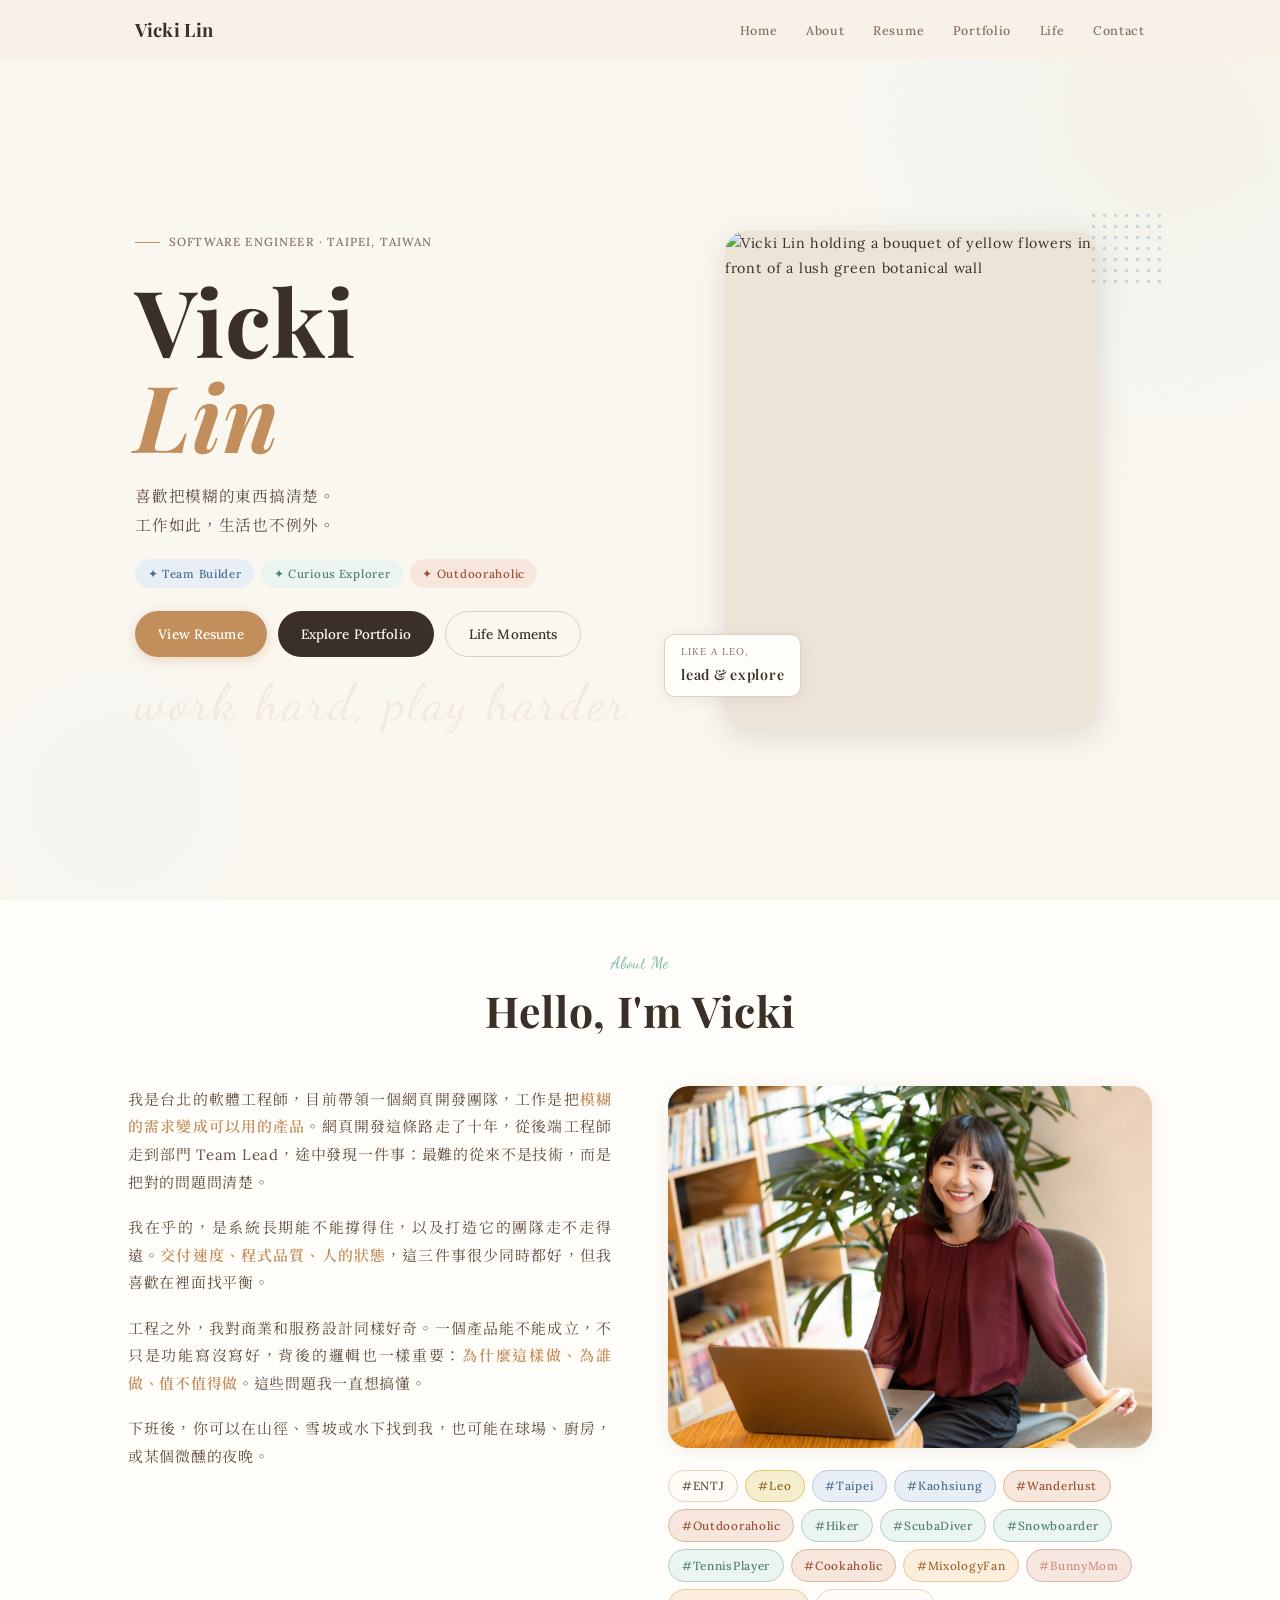
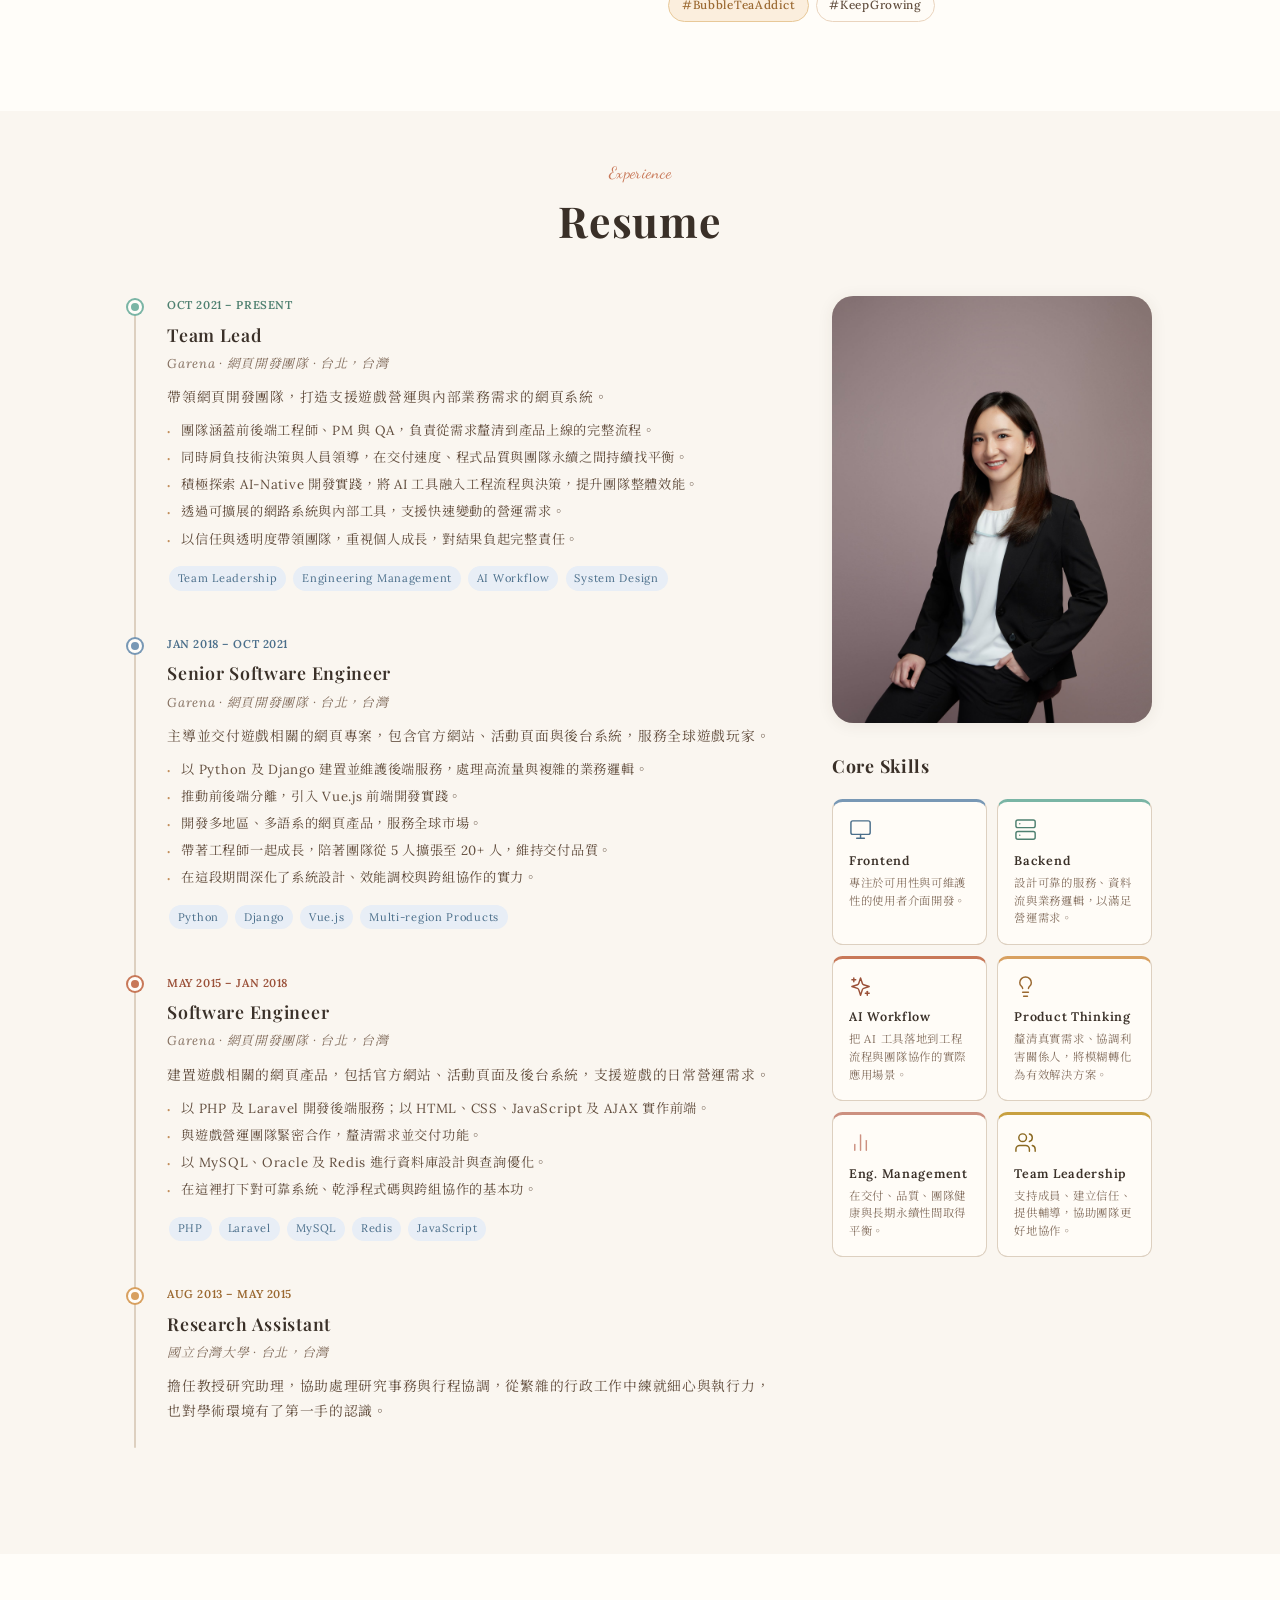
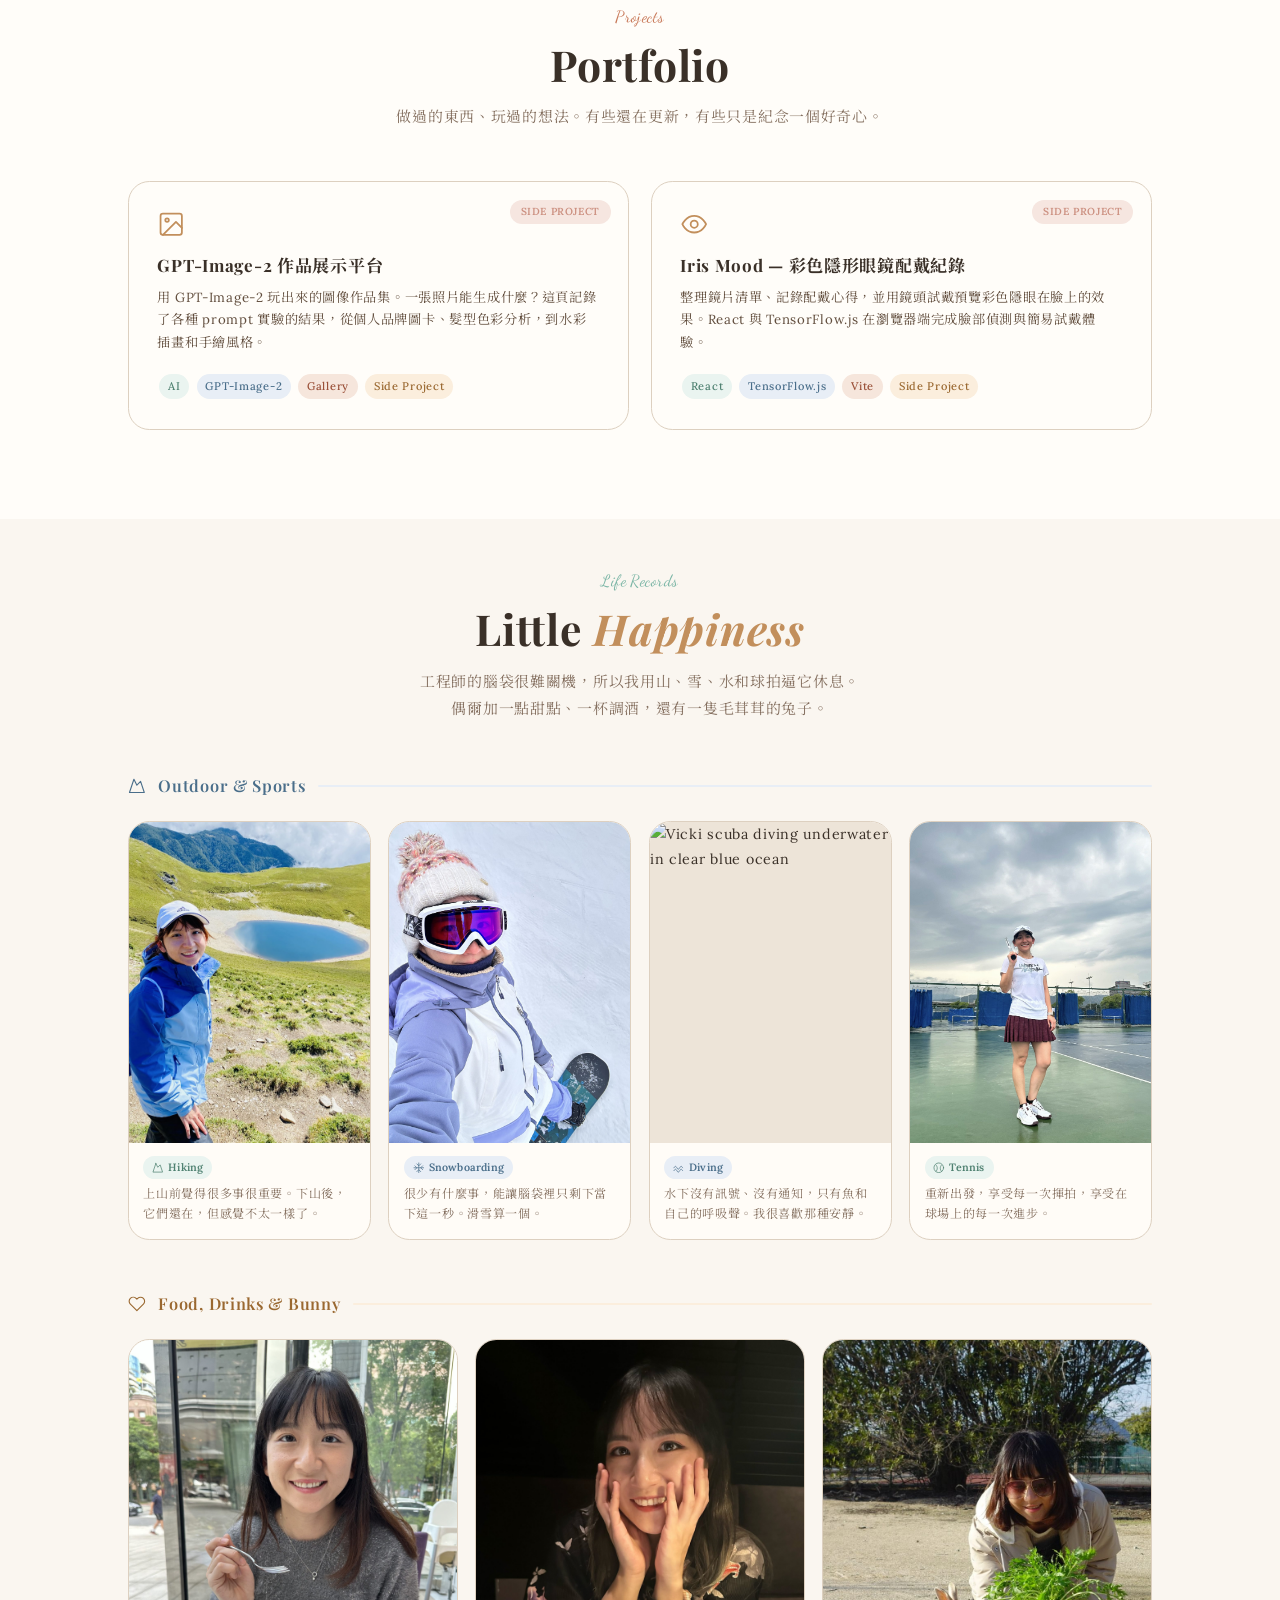
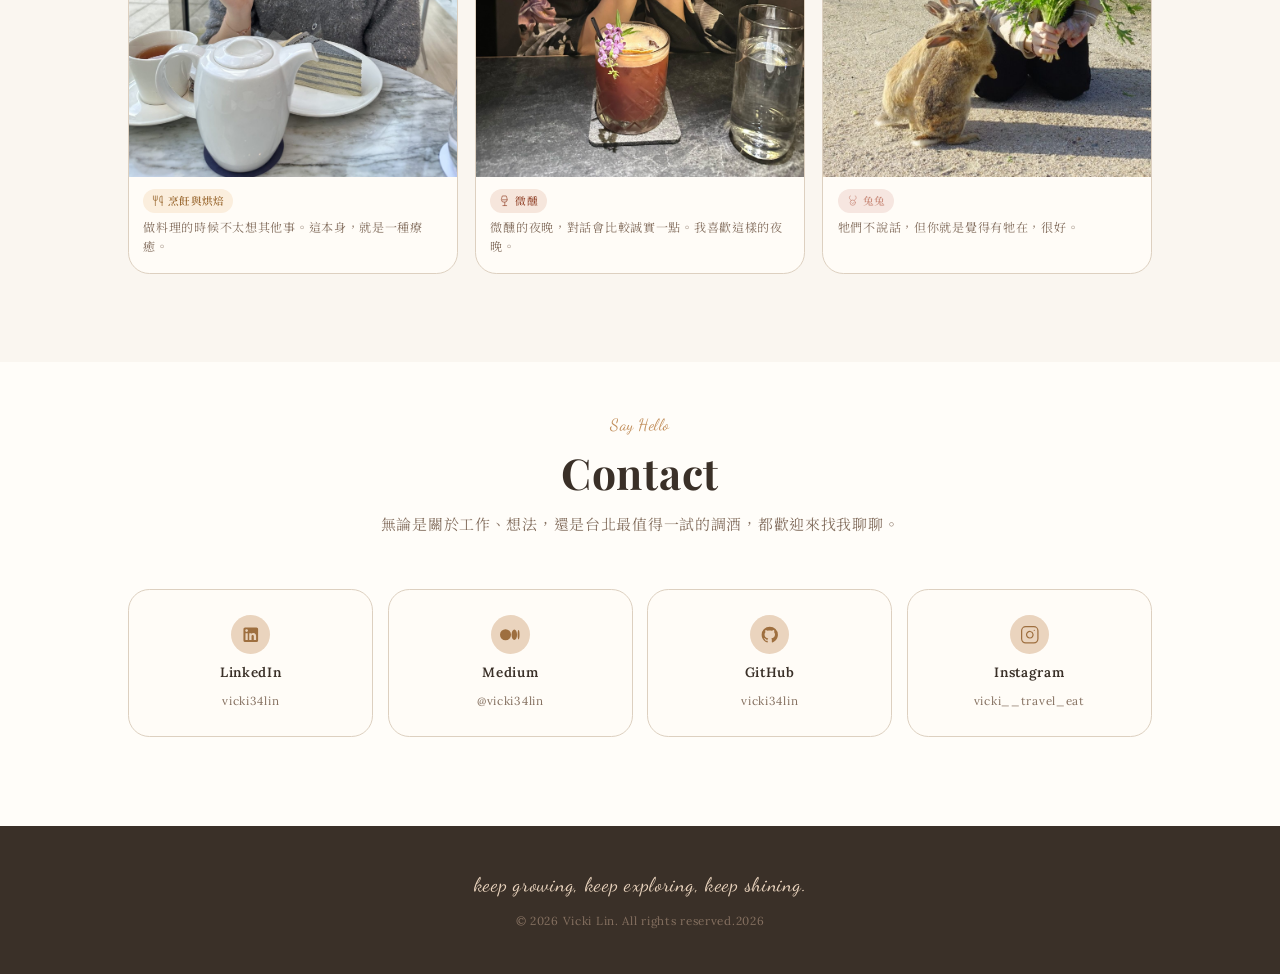
==== commit b5cf811c: "新增 Iris Mood 專案" ====
--- a/index.html
+++ b/index.html
@@ -452,10 +452,11 @@
         </header>
 
         <div class="portfolio__grid">
-          <article
+          <a
             class="project-card reveal"
-            onclick="location.href = '/projects/image2demo/'"
-            style="cursor: pointer"
+            href="/projects/image2demo/"
+            target="_blank"
+            rel="noopener noreferrer"
           >
             <div class="project-card__badge">Side Project</div>
             <div class="project-card__icon" aria-hidden="true">
@@ -483,12 +484,13 @@
               <span class="tag">Gallery</span>
               <span class="tag">Side Project</span>
             </div>
-          </article>
-
-          <article
+          </a>
+
+          <a
             class="project-card reveal"
-            onclick="location.href = '/projects/colored-contacts/'"
-            style="cursor: pointer"
+            href="/projects/colored-contacts/"
+            target="_blank"
+            rel="noopener noreferrer"
           >
             <div class="project-card__badge">Side Project</div>
             <div class="project-card__icon" aria-hidden="true">
@@ -504,7 +506,7 @@
                 <circle cx="12" cy="12" r="3" />
               </svg>
             </div>
-            <h3 class="project-card__title">Lens Diary — 彩色隱形眼鏡配戴日記</h3>
+            <h3 class="project-card__title">Iris Mood — 彩色隱形眼鏡配戴紀錄</h3>
             <p class="project-card__desc">
               整理鏡片清單、記錄配戴心得，並用鏡頭試戴預覽彩色隱眼在臉上的效果。React 與 TensorFlow.js
               在瀏覽器端完成臉部偵測與簡易試戴體驗。
@@ -515,7 +517,7 @@
               <span class="tag">Vite</span>
               <span class="tag">Side Project</span>
             </div>
-          </article>
+          </a>
         </div>
       </div>
     </section>
--- a/assets/css/styles.css
+++ b/assets/css/styles.css
@@ -976,6 +976,11 @@
   gap: 0.75rem;
 }
 
+a.project-card {
+  text-decoration: none;
+  color: inherit;
+}
+
 .project-card:hover {
   transform: translateY(-6px);
   box-shadow: var(--shadow-hover);
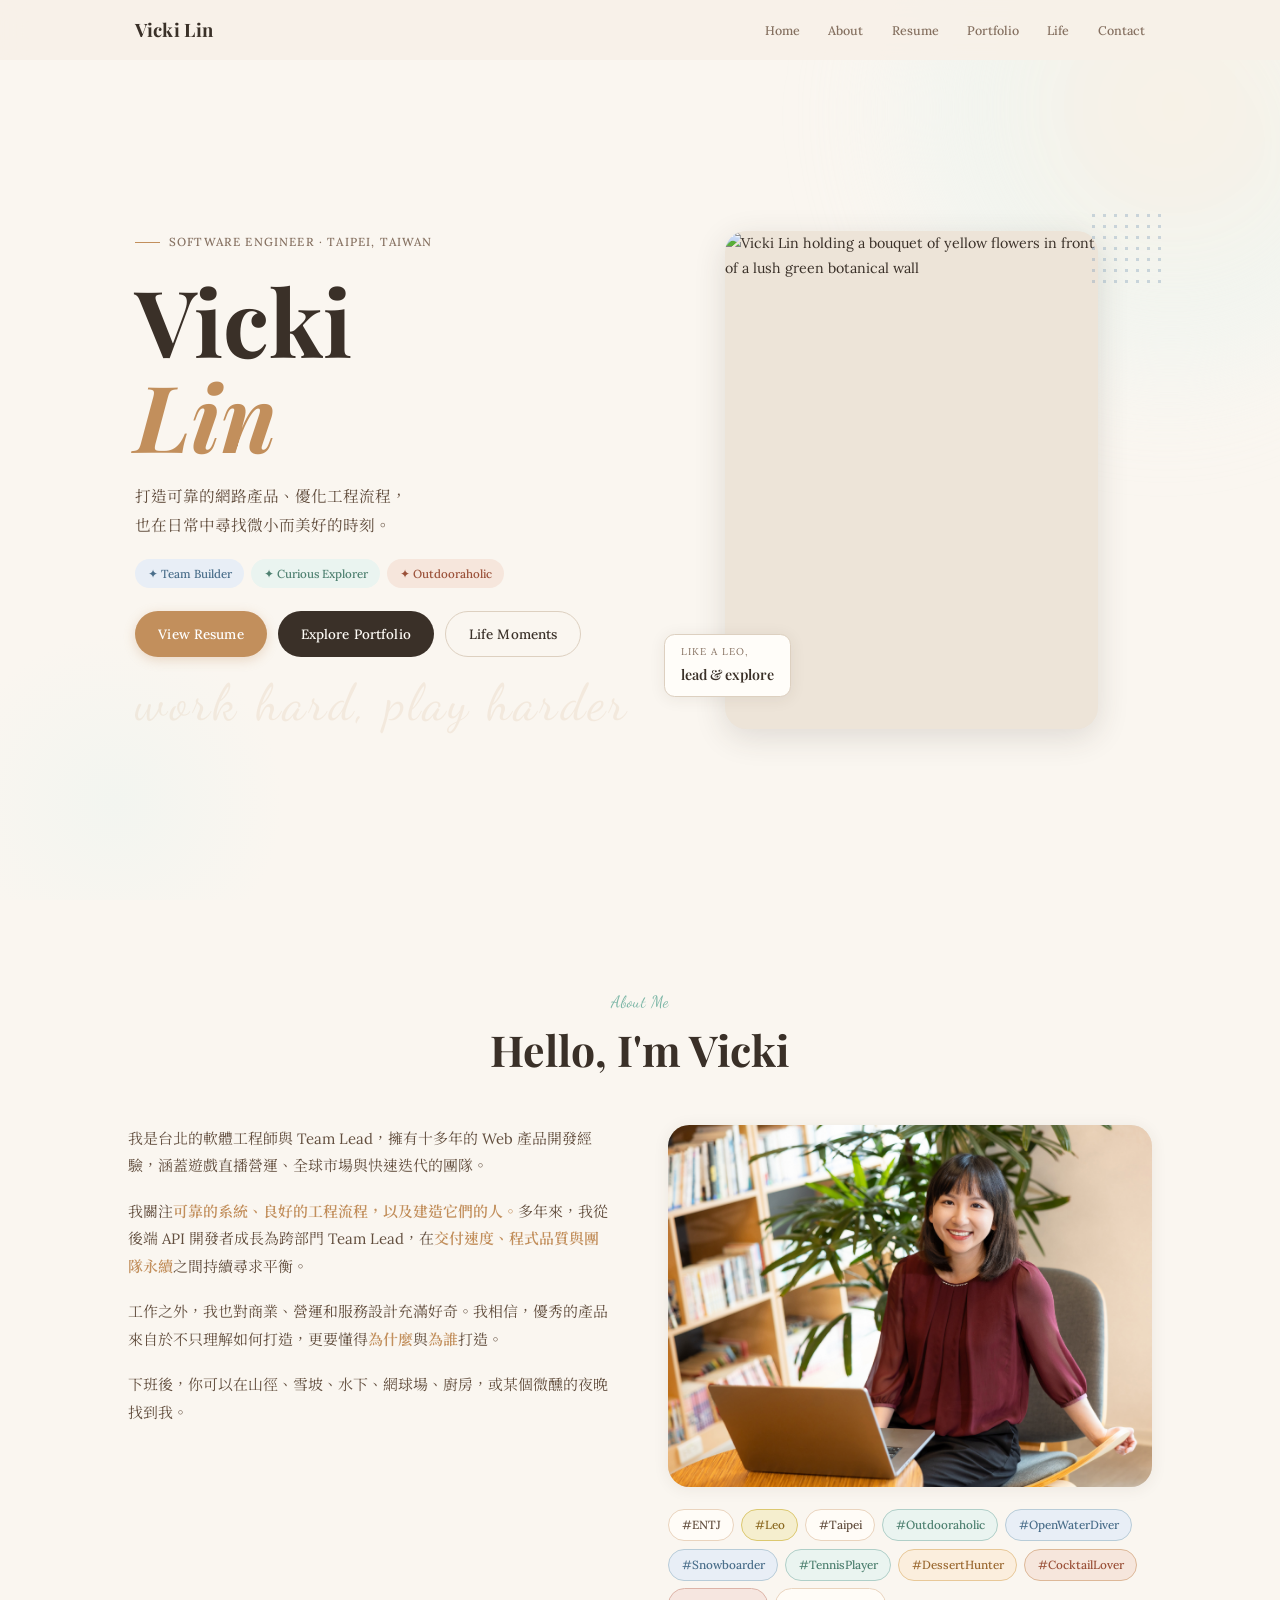
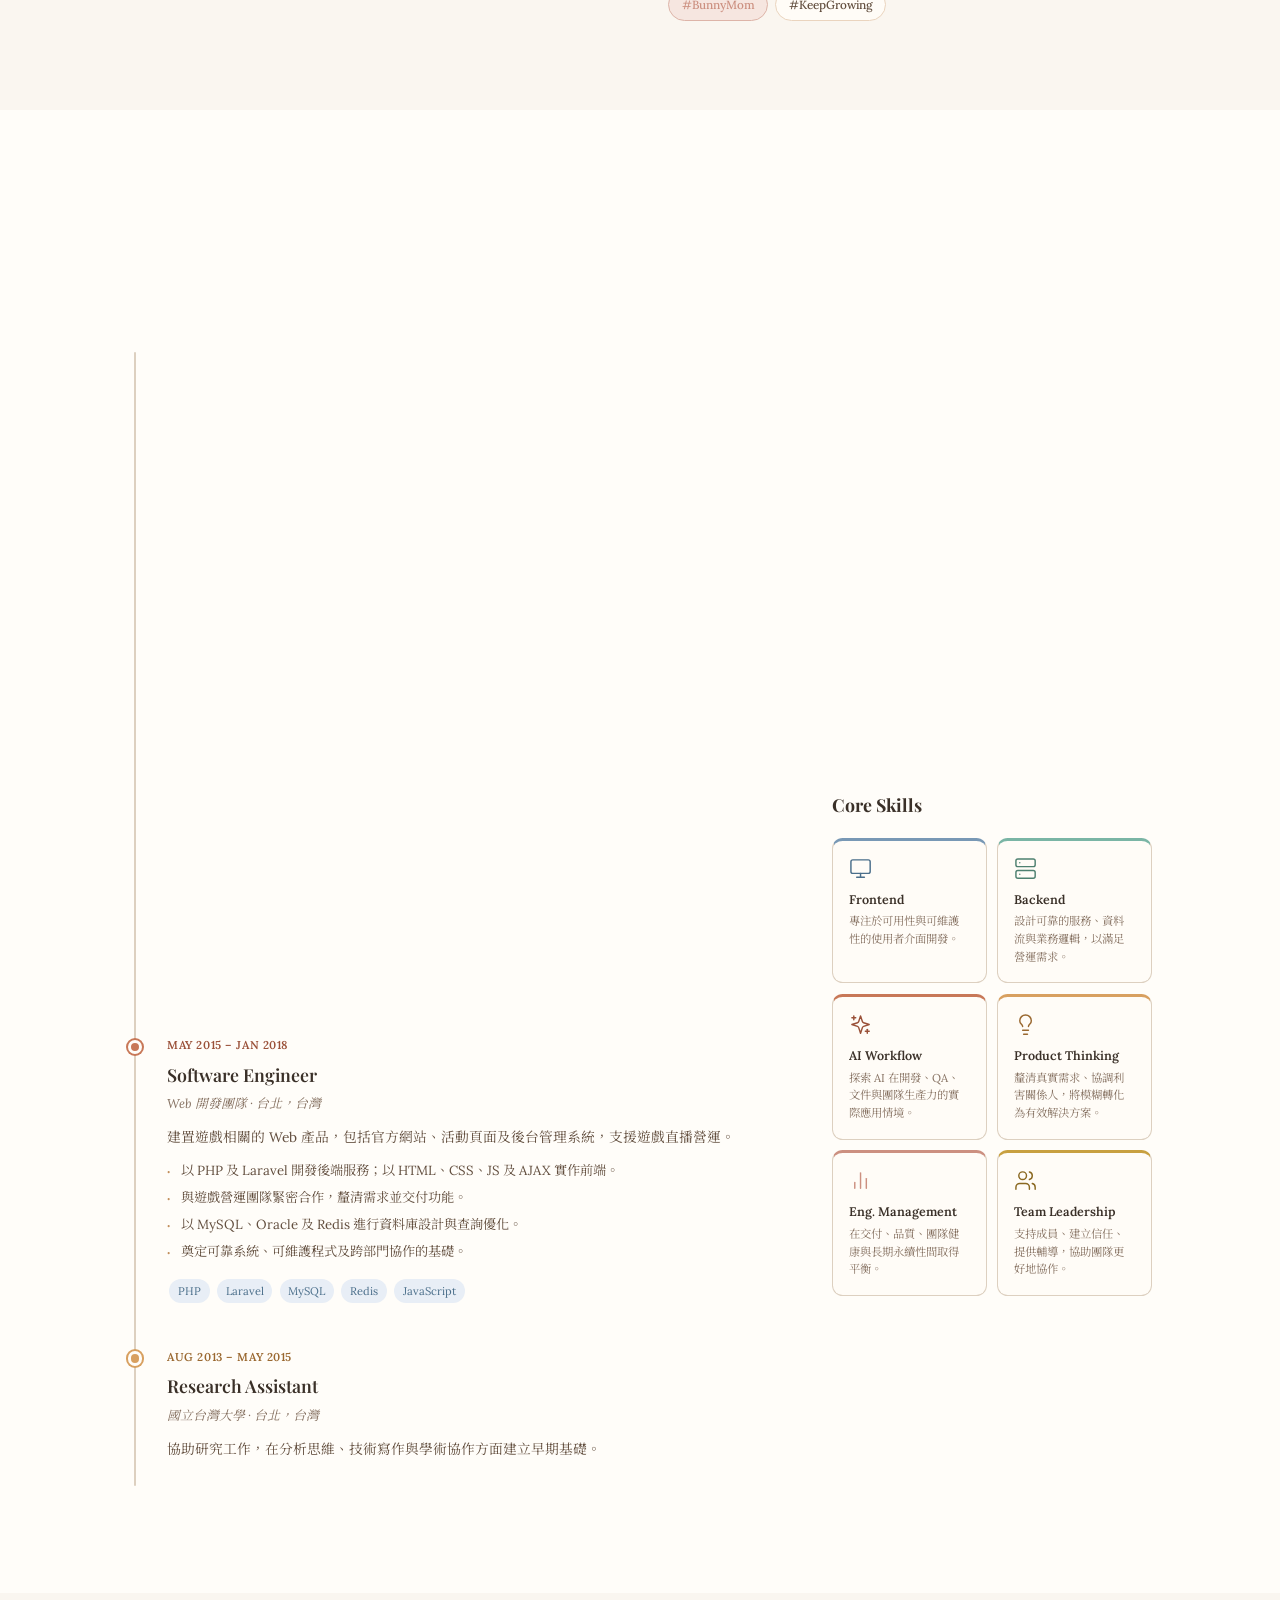
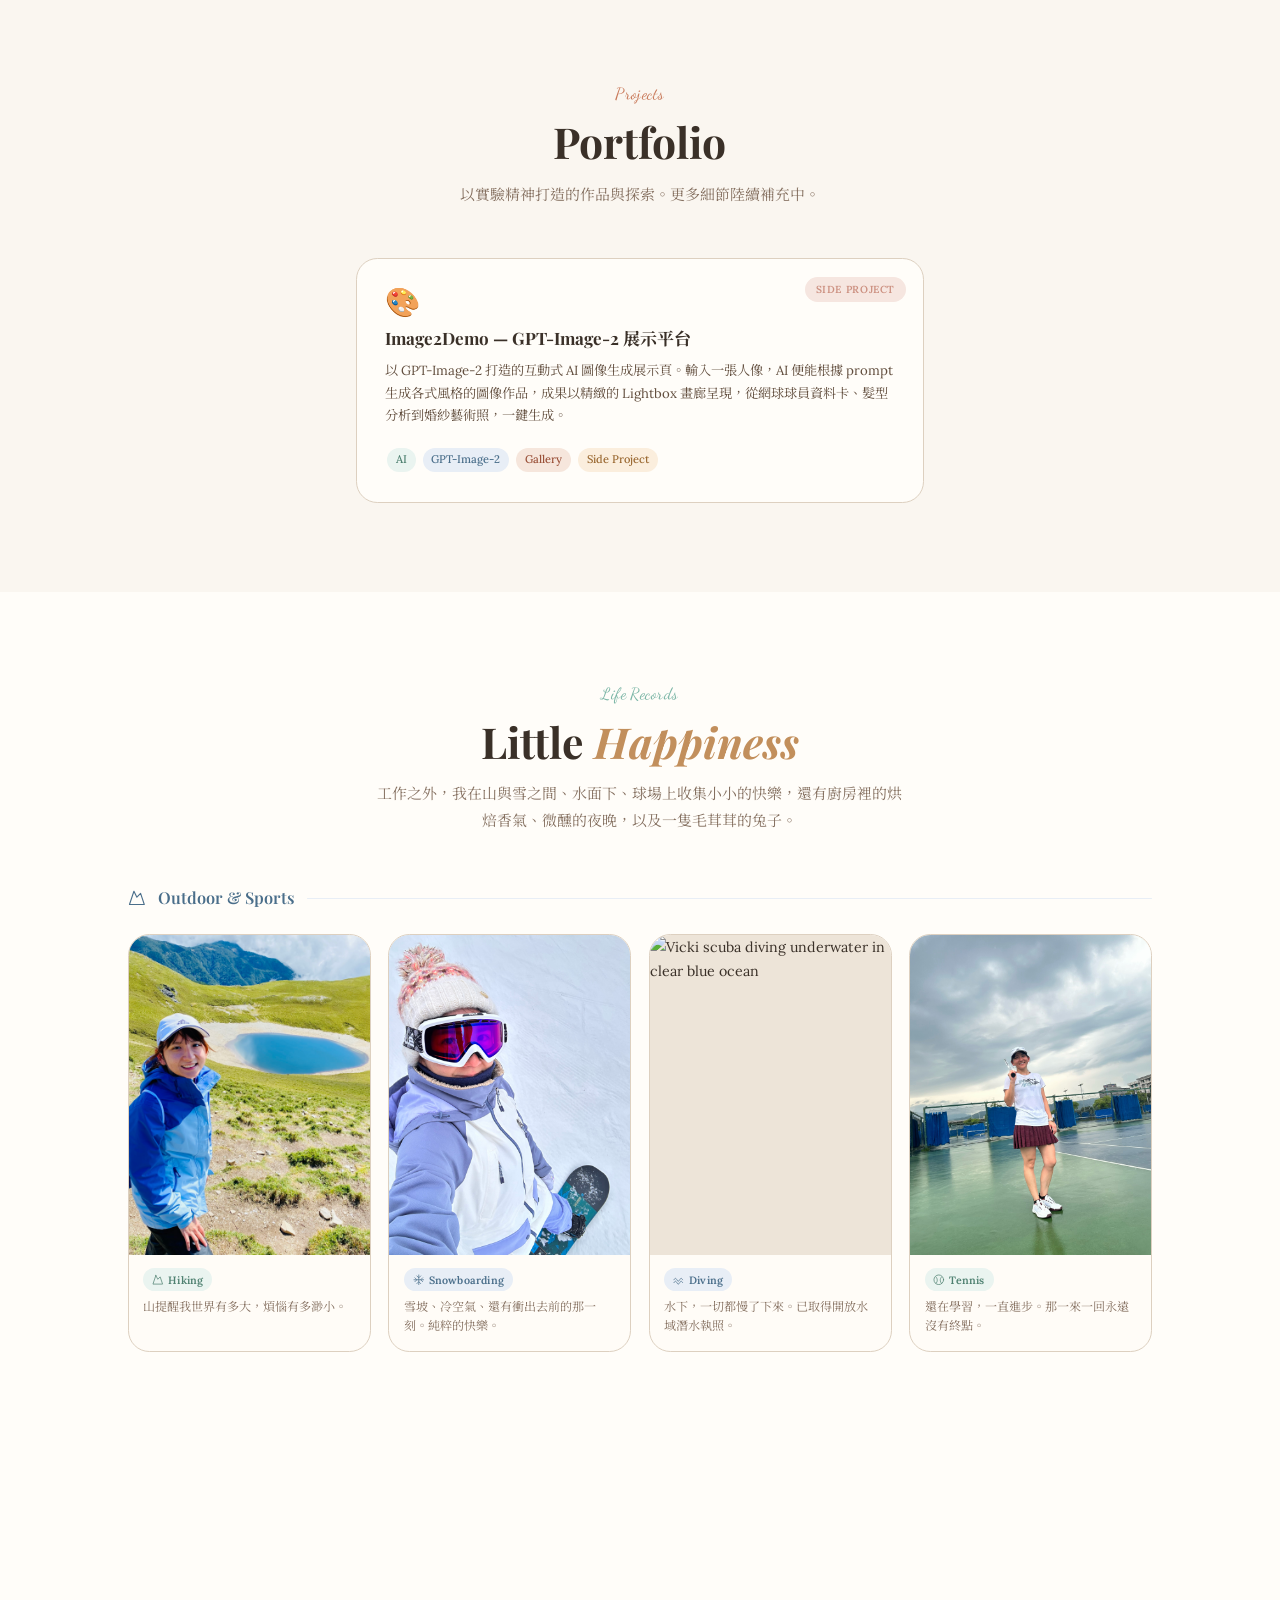
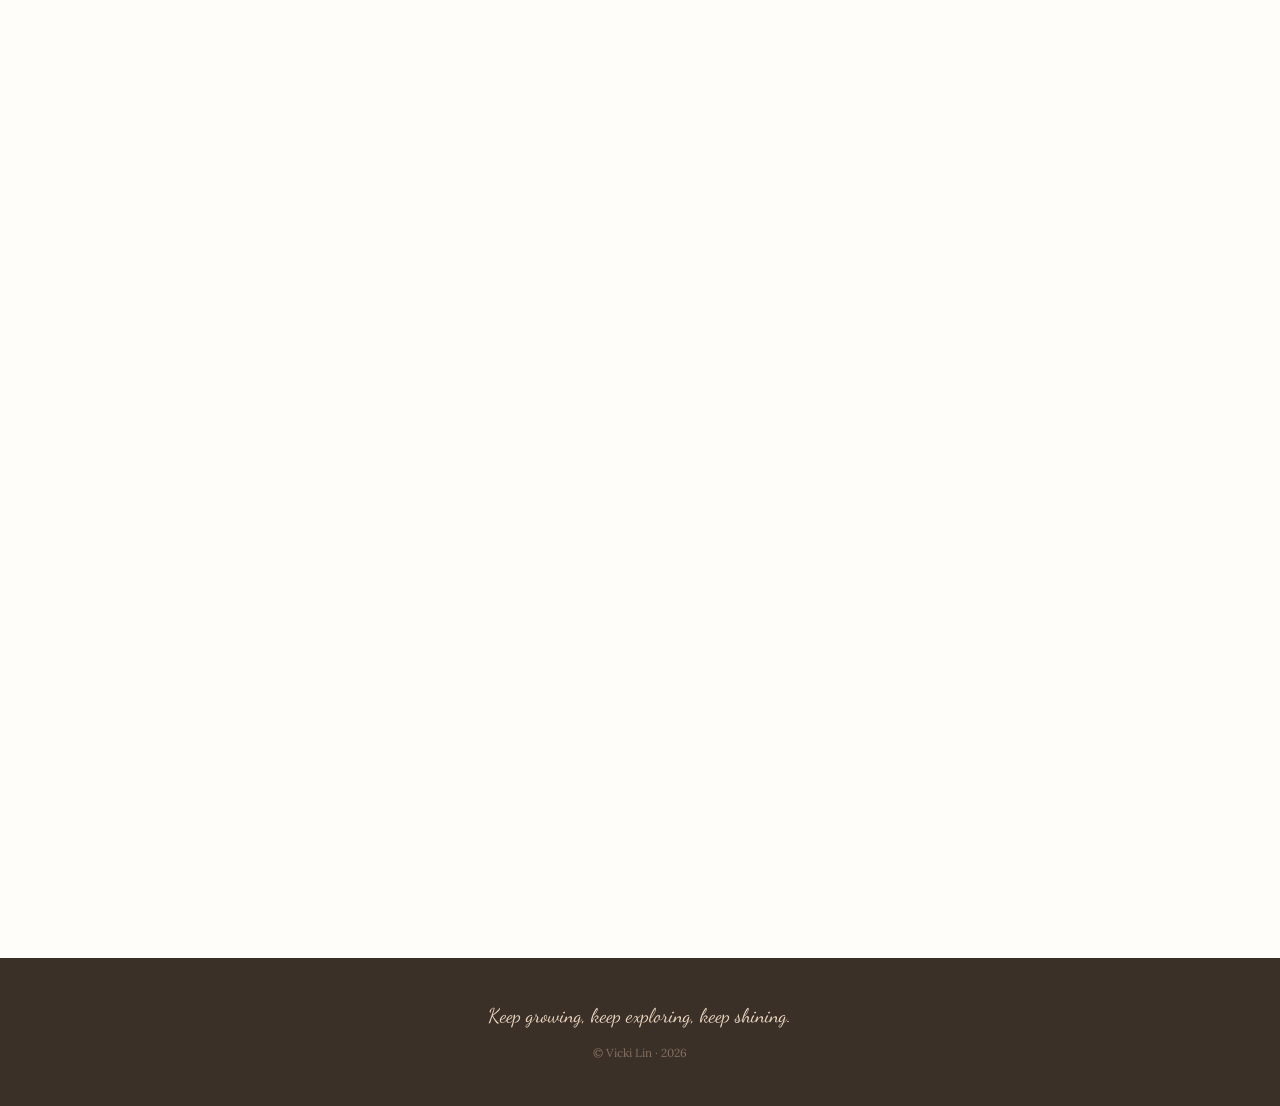
==== commit 17ef8a11: "feat(site): add homepage, Image2Demo project, and base tooling Initial editorial homepage with resum" ====
--- a/index.html
+++ b/index.html
@@ -1,993 +1,612 @@
-<!doctype html>
+<!DOCTYPE html>
 <html lang="en">
-  <head>
-    <!-- Google tag (gtag.js) -->
-    <script async src="https://www.googletagmanager.com/gtag/js?id=G-K20HST7W02"></script>
-    <script>
-      window.dataLayer = window.dataLayer || [];
-      function gtag(){dataLayer.push(arguments);}
-      gtag('js', new Date());
-      gtag('config', 'G-K20HST7W02');
-    </script>
-    <meta charset="UTF-8" />
-    <meta name="viewport" content="width=device-width, initial-scale=1.0" />
-    <meta
-      name="description"
-      content="Vicki Lin – Software Engineer and Team Lead based in Taipei, Taiwan. Building reliable web products, thoughtful workflows, and little moments of joy through technology."
-    />
-    <title>Vicki Lin · Software Engineer</title>
-    <link rel="shortcut icon" type="image/x-icon" href="favicon.ico" />
-    <link rel="icon" type="image/svg+xml" href="favicon.svg" />
-
-    <!-- Google Fonts -->
-    <link rel="preconnect" href="https://fonts.googleapis.com" />
-    <link rel="preconnect" href="https://fonts.gstatic.com" crossorigin />
-    <link
-      href="https://fonts.googleapis.com/css2?family=Playfair+Display:ital,wght@0,400;0,600;0,700;1,400;1,600&family=Noto+Serif+TC:wght@400;500;600;700&family=Lora:ital,wght@0,400;0,500;0,600;1,400&family=Inter:wght@300;400;500;600&family=Dancing+Script:wght@400;600&display=swap"
-      rel="stylesheet"
-    />
-
-    <link rel="stylesheet" href="assets/css/styles.css" />
-  </head>
-  <body>
-    <!-- =====================================================
+<head>
+  <meta charset="UTF-8">
+  <meta name="viewport" content="width=device-width, initial-scale=1.0">
+  <meta name="description" content="Vicki Lin – Software Engineer and Team Lead based in Taipei, Taiwan. Building reliable web products, thoughtful workflows, and little moments of joy through technology.">
+  <title>Vicki Lin · Software Engineer</title>
+  <link rel="shortcut icon" type="image/x-icon" href="favicon.ico">
+
+  <!-- Google Fonts -->
+  <link rel="preconnect" href="https://fonts.googleapis.com">
+  <link rel="preconnect" href="https://fonts.gstatic.com" crossorigin>
+  <link href="https://fonts.googleapis.com/css2?family=Playfair+Display:ital,wght@0,400;0,600;0,700;1,400;1,600&family=Noto+Serif+TC:wght@400;500;600;700&family=Lora:ital,wght@0,400;0,500;0,600;1,400&family=Inter:wght@300;400;500;600&family=Dancing+Script:wght@400;600&display=swap" rel="stylesheet">
+
+  <link rel="stylesheet" href="styles.css">
+</head>
+<body>
+
+  <!-- =====================================================
        NAVIGATION
        ===================================================== -->
-    <nav class="nav" id="nav" role="navigation" aria-label="Main navigation">
-      <div class="nav__inner">
-        <a href="#home" class="nav__logo" aria-label="Vicki Lin – home">Vicki Lin</a>
-
-        <!-- Hamburger (mobile) -->
-        <button
-          class="nav__burger"
-          id="navBurger"
-          aria-label="Toggle navigation menu"
-          aria-expanded="false"
-          aria-controls="navLinks"
-        >
-          <span aria-hidden="true"></span>
-          <span aria-hidden="true"></span>
-          <span aria-hidden="true"></span>
-        </button>
-
-        <!-- Nav links -->
-        <ul class="nav__links" id="navLinks" role="list">
-          <li><a href="#home" class="nav__link">Home</a></li>
-          <li><a href="#about" class="nav__link">About</a></li>
-          <li><a href="#resume" class="nav__link">Resume</a></li>
-          <li><a href="#portfolio" class="nav__link">Portfolio</a></li>
-          <li><a href="#life" class="nav__link">Life</a></li>
-          <li style="display: none">
-            <a href="#franchise" class="nav__link">Franchise Journey</a>
-          </li>
-          <li><a href="#contact" class="nav__link">Contact</a></li>
-        </ul>
-      </div>
-    </nav>
-
-    <!-- =====================================================
-       HERO · Homepage
-       ===================================================== -->
-    <section id="home" class="hero" aria-label="Introduction">
-      <div class="hero__inner">
-        <!-- Left: text content -->
-        <div class="hero__content">
-          <span class="hero__tag">Software Engineer · Taipei, Taiwan</span>
-
-          <!-- Edit name display below -->
-          <h1 class="hero__name">Vicki <br /><em>Lin</em></h1>
-
-          <!-- Edit tagline below -->
-          <p class="hero__intro">
-            喜歡把模糊的東西搞清楚。<br />
-            工作如此，生活也不例外。
+  <nav class="nav" id="nav" role="navigation" aria-label="Main navigation">
+    <div class="nav__inner">
+      <a href="#home" class="nav__logo" aria-label="Vicki Lin – home">Vicki Lin</a>
+
+      <!-- Hamburger (mobile) -->
+      <button class="nav__burger" id="navBurger" aria-label="Toggle navigation menu" aria-expanded="false" aria-controls="navLinks">
+        <span aria-hidden="true"></span>
+        <span aria-hidden="true"></span>
+        <span aria-hidden="true"></span>
+      </button>
+
+      <!-- Nav links -->
+      <ul class="nav__links" id="navLinks" role="list">
+        <li><a href="#home"      class="nav__link">Home</a></li>
+        <li><a href="#about"     class="nav__link">About</a></li>
+        <li><a href="#resume"    class="nav__link">Resume</a></li>
+        <li><a href="#portfolio" class="nav__link">Portfolio</a></li>
+        <li><a href="#life"      class="nav__link">Life</a></li>
+        <li style="display:none"><a href="#franchise" class="nav__link">Franchise Journey</a></li>
+        <li><a href="#contact"   class="nav__link">Contact</a></li>
+      </ul>
+    </div>
+  </nav>
+
+
+  <!-- =====================================================
+       HERO — Homepage
+       ===================================================== -->
+  <section id="home" class="hero" aria-label="Introduction">
+    <div class="hero__inner">
+
+      <!-- Left: text content -->
+      <div class="hero__content">
+        <span class="hero__tag">Software Engineer · Taipei, Taiwan</span>
+
+        <!-- Edit name display below -->
+        <h1 class="hero__name">
+          Vicki <br><em>Lin</em>
+        </h1>
+
+        <!-- Edit tagline below -->
+        <p class="hero__intro">
+          打造可靠的網路產品、優化工程流程，<br>
+          也在日常中尋找微小而美好的時刻。
+        </p>
+
+        <!-- Edit personality badges below -->
+        <div class="hero__badges" aria-label="Highlights">
+          <span class="badge">✦ Team Builder</span>
+          <span class="badge">✦ Curious Explorer</span>
+          <span class="badge">✦ Outdooraholic</span>
+        </div>
+
+        <!-- CTA buttons -->
+        <div class="hero__ctas">
+          <a href="#resume"    class="btn btn--primary">View Resume</a>
+          <a href="#portfolio" class="btn btn--secondary">Explore Portfolio</a>
+          <a href="#life"      class="btn btn--ghost">Life Moments</a>
+        </div>
+
+        <span class="hero__accent-text" aria-hidden="true">work hard, play harder</span>
+      </div>
+
+      <!-- Right: portrait + editorial decorations -->
+      <div class="hero__image-wrap">
+        <!-- hero-flower.jpg: outdoor photo holding flowers, bright and warm -->
+        <div class="hero__image-frame">
+          <img
+            src="assets/images/hero-flower.jpg"
+            alt="Vicki Lin holding a bouquet of yellow flowers in front of a lush green botanical wall"
+            class="hero__photo"
+            loading="eager"
+          >
+        </div>
+        <!-- Editorial floating label -->
+        <div class="hero__editorial-tag" aria-hidden="true">
+          <span class="hero__editorial-label">Like a Leo,</span>
+          <span class="hero__editorial-city">lead &amp; explore</span>
+        </div>
+        <!-- Decorative dot grid -->
+        <div class="hero__dot-decor" aria-hidden="true"></div>
+      </div>
+
+    </div>
+  </section>
+
+
+  <!-- =====================================================
+       ABOUT
+       ===================================================== -->
+  <section id="about" class="about section">
+    <div class="container">
+
+      <header class="section-header reveal">
+        <span class="section-eyebrow">About Me</span>
+        <h2 class="section-title">Hello, I'm Vicki</h2>
+      </header>
+
+      <div class="about__grid">
+
+        <!-- Left: story text -->
+        <div class="about__story reveal">
+          <!-- Edit personal bio paragraphs below -->
+          <p>
+            我是台北的軟體工程師與 Team Lead，擁有十多年的 Web 產品開發經驗，涵蓋遊戲直播營運、全球市場與快速迭代的團隊。
           </p>
-
-          <!-- Edit personality badges below -->
-          <div class="hero__badges" aria-label="Highlights">
-            <span class="badge">✦ Team Builder</span>
-            <span class="badge">✦ Curious Explorer</span>
-            <span class="badge">✦ Outdooraholic</span>
-          </div>
-
-          <!-- CTA buttons -->
-          <div class="hero__ctas">
-            <a href="#resume" class="btn btn--primary">View Resume</a>
-            <a href="#portfolio" class="btn btn--secondary">Explore Portfolio</a>
-            <a href="#life" class="btn btn--ghost">Life Moments</a>
-          </div>
-
-          <span class="hero__accent-text" aria-hidden="true">work hard, play harder</span>
-        </div>
-
-        <!-- Right: portrait + editorial decorations -->
-        <div class="hero__image-wrap">
-          <!-- hero-flower.jpg: outdoor photo holding flowers, bright and warm -->
-          <div class="hero__image-frame">
+          <p>
+            我關注<strong>可靠的系統、良好的工程流程，以及建造它們的人。</strong>多年來，我從後端 API 開發者成長為跨部門 Team Lead，在<strong>交付速度、程式品質與團隊永續</strong>之間持續尋求平衡。
+          </p>
+          <p>
+            工作之外，我也對商業、營運和服務設計充滿好奇。我相信，優秀的產品來自於不只理解如何打造，更要懂得<strong>為什麼</strong>與<strong>為誰</strong>打造。
+          </p>
+          <p>
+            下班後，你可以在山徑、雪坡、水下、網球場、廚房，或某個微醺的夜晚找到我。
+          </p>
+        </div>
+
+        <!-- Right: photo + personality badges -->
+        <div class="about__sidebar reveal">
+          <div class="about__photo-wrap">
             <img
-              src="assets/images/hero-flower.jpg"
-              alt="Vicki Lin holding a bouquet of yellow flowers in front of a lush green botanical wall"
-              class="hero__photo"
-              loading="eager"
-            />
-          </div>
-          <!-- Editorial floating label -->
-          <div class="hero__editorial-tag" aria-hidden="true">
-            <span class="hero__editorial-label">Like a Leo,</span>
-            <span class="hero__editorial-city">lead &amp; explore</span>
-          </div>
-          <!-- Decorative dot grid -->
-          <div class="hero__dot-decor" aria-hidden="true"></div>
-        </div>
-      </div>
-    </section>
-
-    <!-- =====================================================
-       ABOUT
-       ===================================================== -->
-    <section id="about" class="about section section--alt">
-      <div class="container">
-        <header class="section-header reveal">
-          <span class="section-eyebrow">About Me</span>
-          <h2 class="section-title">Hello, I'm Vicki</h2>
-        </header>
-
-        <div class="about__grid">
-          <!-- Left: story text -->
-          <div class="about__story reveal">
-            <!-- Edit personal bio paragraphs below -->
-            <p>
-              我是台北的軟體工程師，目前帶領一個網頁開發團隊，工作是把<strong>模糊的需求變成可以用的產品</strong>。網頁開發這條路走了十年，從後端工程師走到部門
-              Team Lead，途中發現一件事：最難的從來不是技術，而是把對的問題問清楚。
-            </p>
-            <p>
-              我在乎的，是系統長期能不能撐得住，以及打造它的團隊走不走得遠。<strong>交付速度、程式品質、人的狀態</strong>，這三件事很少同時都好，但我喜歡在裡面找平衡。
-            </p>
-            <p>
-              工程之外，我對商業和服務設計同樣好奇。一個產品能不能成立，不只是功能寫沒寫好，背後的邏輯也一樣重要：<strong>為什麼這樣做、為誰做、值不值得做</strong>。這些問題我一直想搞懂。
-            </p>
-            <p>下班後，你可以在山徑、雪坡或水下找到我，也可能在球場、廚房，或某個微醺的夜晚。</p>
-          </div>
-
-          <!-- Right: photo + personality badges -->
-          <div class="about__sidebar reveal">
-            <div class="about__photo-wrap">
-              <img
-                src="assets/images/portrait-about.jpg"
-                alt="Vicki Lin, Software Engineer and Team Lead, at the office"
-                class="about__photo"
-                loading="lazy"
-              />
-            </div>
-
-            <div class="about__badges">
-              <!-- Edit personality tags freely -->
-              <div class="about__badge-grid">
-                <span class="personality-badge">#ENTJ</span>
-                <span class="personality-badge personality-badge--butter">#Leo</span>
-                <span class="personality-badge personality-badge--sky">#Taipei</span>
-                <span class="personality-badge personality-badge--sky">#Kaohsiung</span>
-                <span class="personality-badge personality-badge--lavender">#Wanderlust</span>
-                <span class="personality-badge personality-badge--lavender">#Outdooraholic</span>
-                <span class="personality-badge personality-badge--mint">#Hiker</span>
-                <span class="personality-badge personality-badge--mint">#ScubaDiver</span>
-                <span class="personality-badge personality-badge--mint">#Snowboarder</span>
-                <span class="personality-badge personality-badge--mint">#TennisPlayer</span>
-                <span class="personality-badge personality-badge--lavender">#Cookaholic</span>
-                <span class="personality-badge personality-badge--peach">#MixologyFan</span>
-                <span class="personality-badge personality-badge--rose">#BunnyMom</span>
-                <span class="personality-badge personality-badge--peach">#BubbleTeaAddict</span>
-                <span class="personality-badge">#KeepGrowing</span>
-              </div>
-            </div>
-          </div>
-        </div>
-      </div>
-    </section>
-
-    <!-- =====================================================
+              src="assets/images/portrait-about.jpg"
+              alt="Vicki Lin, Software Engineer and Team Lead, at the office"
+              class="about__photo"
+              loading="lazy"
+            >
+          </div>
+
+          <div class="about__badges">
+            <!-- Edit personality tags freely -->
+            <div class="about__badge-grid">
+              <span class="personality-badge">#ENTJ</span>
+              <span class="personality-badge personality-badge--butter">#Leo</span>
+              <span class="personality-badge">#Taipei</span>
+              <span class="personality-badge personality-badge--mint">#Outdooraholic</span>
+              <span class="personality-badge personality-badge--sky">#OpenWaterDiver</span>
+              <span class="personality-badge personality-badge--sky">#Snowboarder</span>
+              <span class="personality-badge personality-badge--mint">#TennisPlayer</span>
+              <span class="personality-badge personality-badge--peach">#DessertHunter</span>
+              <span class="personality-badge personality-badge--lavender">#CocktailLover</span>
+              <span class="personality-badge personality-badge--rose">#BunnyMom</span>
+              <span class="personality-badge">#KeepGrowing</span>
+            </div>
+          </div>
+        </div>
+
+      </div>
+    </div>
+  </section>
+
+
+  <!-- =====================================================
        RESUME
        ===================================================== -->
-    <section id="resume" class="resume section">
-      <div class="container">
-        <header class="section-header reveal">
-          <span class="section-eyebrow">Experience</span>
-          <h2 class="section-title">Resume</h2>
-        </header>
-
-        <div class="resume__grid">
-          <!-- Left column: timeline -->
-          <div class="resume__timeline">
-            <!-- ── Role 1 ── -->
-            <div class="timeline-item reveal">
-              <div class="timeline-dot" aria-hidden="true"></div>
-              <div class="timeline-content">
-                <span class="timeline-date">Oct 2021 – Present</span>
-                <h3 class="timeline-role">Team Lead</h3>
-                <span class="timeline-company">Garena · 網頁開發團隊 · 台北，台灣</span>
-                <p class="timeline-summary">
-                  帶領網頁開發團隊，打造支援遊戲營運與內部業務需求的網頁系統。
-                </p>
-                <ul class="timeline-bullets">
-                  <li>團隊涵蓋前後端工程師、PM 與 QA，負責從需求釐清到產品上線的完整流程。</li>
-                  <li>
-                    同時肩負技術決策與人員領導，在交付速度、程式品質與團隊永續之間持續找平衡。
-                  </li>
-                  <li>
-                    積極探索 AI-Native 開發實踐，將 AI 工具融入工程流程與決策，提升團隊整體效能。
-                  </li>
-                  <li>透過可擴展的網路系統與內部工具，支援快速變動的營運需求。</li>
-                  <li>以信任與透明度帶領團隊，重視個人成長，對結果負起完整責任。</li>
-                </ul>
-                <div class="timeline-tags">
-                  <span class="tech-tag">Team Leadership</span>
-                  <span class="tech-tag">Engineering Management</span>
-                  <span class="tech-tag">AI Workflow</span>
-                  <span class="tech-tag">System Design</span>
-                </div>
-              </div>
-            </div>
-
-            <!-- ── Role 2 ── -->
-            <div class="timeline-item reveal">
-              <div class="timeline-dot" aria-hidden="true"></div>
-              <div class="timeline-content">
-                <span class="timeline-date">Jan 2018 – Oct 2021</span>
-                <h3 class="timeline-role">Senior Software Engineer</h3>
-                <span class="timeline-company">Garena · 網頁開發團隊 · 台北，台灣</span>
-                <p class="timeline-summary">
-                  主導並交付遊戲相關的網頁專案，包含官方網站、活動頁面與後台系統，服務全球遊戲玩家。
-                </p>
-                <ul class="timeline-bullets">
-                  <li>以 Python 及 Django 建置並維護後端服務，處理高流量與複雜的業務邏輯。</li>
-                  <li>推動前後端分離，引入 Vue.js 前端開發實踐。</li>
-                  <li>開發多地區、多語系的網頁產品，服務全球市場。</li>
-                  <li>帶著工程師一起成長，陪著團隊從 5 人擴張至 20+ 人，維持交付品質。</li>
-                  <li>在這段期間深化了系統設計、效能調校與跨組協作的實力。</li>
-                </ul>
-                <div class="timeline-tags">
-                  <span class="tech-tag">Python</span>
-                  <span class="tech-tag">Django</span>
-                  <span class="tech-tag">Vue.js</span>
-                  <span class="tech-tag">Multi-region Products</span>
-                </div>
-              </div>
-            </div>
-
-            <!-- ── Role 3 ── -->
-            <div class="timeline-item reveal">
-              <div class="timeline-dot" aria-hidden="true"></div>
-              <div class="timeline-content">
-                <span class="timeline-date">May 2015 – Jan 2018</span>
-                <h3 class="timeline-role">Software Engineer</h3>
-                <span class="timeline-company">Garena · 網頁開發團隊 · 台北，台灣</span>
-                <p class="timeline-summary">
-                  建置遊戲相關的網頁產品，包括官方網站、活動頁面及後台系統，支援遊戲的日常營運需求。
-                </p>
-                <ul class="timeline-bullets">
-                  <li>
-                    以 PHP 及 Laravel 開發後端服務；以 HTML、CSS、JavaScript 及 AJAX 實作前端。
-                  </li>
-                  <li>與遊戲營運團隊緊密合作，釐清需求並交付功能。</li>
-                  <li>以 MySQL、Oracle 及 Redis 進行資料庫設計與查詢優化。</li>
-                  <li>在這裡打下對可靠系統、乾淨程式碼與跨組協作的基本功。</li>
-                </ul>
-                <div class="timeline-tags">
-                  <span class="tech-tag">PHP</span>
-                  <span class="tech-tag">Laravel</span>
-                  <span class="tech-tag">MySQL</span>
-                  <span class="tech-tag">Redis</span>
-                  <span class="tech-tag">JavaScript</span>
-                </div>
-              </div>
-            </div>
-
-            <!-- ── Role 4 ── -->
-            <div class="timeline-item reveal">
-              <div class="timeline-dot" aria-hidden="true"></div>
-              <div class="timeline-content">
-                <span class="timeline-date">Aug 2013 – May 2015</span>
-                <h3 class="timeline-role">Research Assistant</h3>
-                <span class="timeline-company">國立台灣大學 · 台北，台灣</span>
-                <p class="timeline-summary">
-                  擔任教授研究助理，協助處理研究事務與行程協調，從繁雜的行政工作中練就細心與執行力，也對學術環境有了第一手的認識。
-                </p>
-              </div>
-            </div>
-          </div>
-          <!-- /resume__timeline -->
-
-          <!-- Right column: photo + skill cards -->
-          <div class="resume__skills">
-            <!-- portrait-professional.jpg: black suit headshot for professional section -->
-            <div class="resume__photo-wrap reveal">
-              <img
-                src="assets/images/portrait-professional.jpg"
-                alt="Vicki Lin – professional headshot"
-                class="resume__photo"
-                loading="lazy"
-              />
-            </div>
-
-            <div class="reveal">
-              <h3 class="skills-title">Core Skills</h3>
-              <!-- Edit skill cards below -->
-              <div class="skills-cards">
-                <div class="skill-card">
-                  <svg
-                    class="skill-card__svg"
-                    aria-hidden="true"
-                    viewBox="0 0 24 24"
-                    fill="none"
-                    stroke="currentColor"
-                    stroke-width="1.5"
-                    stroke-linecap="round"
-                    stroke-linejoin="round"
-                  >
-                    <rect x="2" y="3" width="20" height="14" rx="2" />
-                    <line x1="8" y1="21" x2="16" y2="21" />
-                    <line x1="12" y1="17" x2="12" y2="21" />
-                  </svg>
-                  <h4 class="skill-card__name">Frontend</h4>
-                  <p class="skill-card__desc">專注於可用性與可維護性的使用者介面開發。</p>
-                </div>
-                <div class="skill-card">
-                  <svg
-                    class="skill-card__svg"
-                    aria-hidden="true"
-                    viewBox="0 0 24 24"
-                    fill="none"
-                    stroke="currentColor"
-                    stroke-width="1.5"
-                    stroke-linecap="round"
-                    stroke-linejoin="round"
-                  >
-                    <rect x="2" y="2" width="20" height="8" rx="2" />
-                    <rect x="2" y="14" width="20" height="8" rx="2" />
-                    <line x1="6" y1="6" x2="6.01" y2="6" />
-                    <line x1="6" y1="18" x2="6.01" y2="18" />
-                  </svg>
-                  <h4 class="skill-card__name">Backend</h4>
-                  <p class="skill-card__desc">設計可靠的服務、資料流與業務邏輯，以滿足營運需求。</p>
-                </div>
-                <div class="skill-card">
-                  <svg
-                    class="skill-card__svg"
-                    aria-hidden="true"
-                    viewBox="0 0 24 24"
-                    fill="none"
-                    stroke="currentColor"
-                    stroke-width="1.5"
-                    stroke-linecap="round"
-                    stroke-linejoin="round"
-                  >
-                    <path
-                      d="m12 3-1.912 5.813a2 2 0 0 1-1.275 1.275L3 12l5.813 1.912a2 2 0 0 1 1.275 1.275L12 21l1.912-5.813a2 2 0 0 1 1.275-1.275L21 12l-5.813-1.912a2 2 0 0 1-1.275-1.275L12 3Z"
-                    />
-                    <path d="M5 3v4" />
-                    <path d="M19 17v4" />
-                    <path d="M3 5h4" />
-                    <path d="M17 19h4" />
-                  </svg>
-                  <h4 class="skill-card__name">AI Workflow</h4>
-                  <p class="skill-card__desc">把 AI 工具落地到工程流程與團隊協作的實際應用場景。</p>
-                </div>
-                <div class="skill-card">
-                  <svg
-                    class="skill-card__svg"
-                    aria-hidden="true"
-                    viewBox="0 0 24 24"
-                    fill="none"
-                    stroke="currentColor"
-                    stroke-width="1.5"
-                    stroke-linecap="round"
-                    stroke-linejoin="round"
-                  >
-                    <path
-                      d="M15 14c.2-1 .7-1.7 1.5-2.5 1-.9 1.5-2.2 1.5-3.5A6 6 0 0 0 6 8c0 1 .2 2.2 1.5 3.5.7.7 1.3 1.5 1.5 2.5"
-                    />
-                    <path d="M9 18h6" />
-                    <path d="M10 22h4" />
-                  </svg>
-                  <h4 class="skill-card__name">Product Thinking</h4>
-                  <p class="skill-card__desc">
-                    釐清真實需求、協調利害關係人，將模糊轉化為有效解決方案。
-                  </p>
-                </div>
-                <div class="skill-card">
-                  <svg
-                    class="skill-card__svg"
-                    aria-hidden="true"
-                    viewBox="0 0 24 24"
-                    fill="none"
-                    stroke="currentColor"
-                    stroke-width="1.5"
-                    stroke-linecap="round"
-                    stroke-linejoin="round"
-                  >
-                    <line x1="18" y1="20" x2="18" y2="10" />
-                    <line x1="12" y1="20" x2="12" y2="4" />
-                    <line x1="6" y1="20" x2="6" y2="14" />
-                  </svg>
-                  <h4 class="skill-card__name">Eng. Management</h4>
-                  <p class="skill-card__desc">在交付、品質、團隊健康與長期永續性間取得平衡。</p>
-                </div>
-                <div class="skill-card">
-                  <svg
-                    class="skill-card__svg"
-                    aria-hidden="true"
-                    viewBox="0 0 24 24"
-                    fill="none"
-                    stroke="currentColor"
-                    stroke-width="1.5"
-                    stroke-linecap="round"
-                    stroke-linejoin="round"
-                  >
-                    <path d="M16 21v-2a4 4 0 0 0-4-4H6a4 4 0 0 0-4 4v2" />
-                    <circle cx="9" cy="7" r="4" />
-                    <path d="M22 21v-2a4 4 0 0 0-3-3.87" />
-                    <path d="M16 3.13a4 4 0 0 1 0 7.75" />
-                  </svg>
-                  <h4 class="skill-card__name">Team Leadership</h4>
-                  <p class="skill-card__desc">支持成員、建立信任、提供輔導，協助團隊更好地協作。</p>
-                </div>
-              </div>
-            </div>
-          </div>
-          <!-- /resume__skills -->
-        </div>
-        <!-- /resume__grid -->
-      </div>
-    </section>
-
-    <!-- =====================================================
+  <section id="resume" class="resume section section--alt">
+    <div class="container">
+
+      <header class="section-header reveal">
+        <span class="section-eyebrow">Experience</span>
+        <h2 class="section-title">Resume</h2>
+      </header>
+
+      <div class="resume__grid">
+
+        <!-- Left column: timeline -->
+        <div class="resume__timeline">
+
+          <!-- ── Role 1 ── -->
+          <div class="timeline-item reveal">
+            <div class="timeline-dot" aria-hidden="true"></div>
+            <div class="timeline-content">
+              <span class="timeline-date">Oct 2021 – Present</span>
+              <h3 class="timeline-role">Team Lead</h3>
+              <span class="timeline-company">跨部門 Web 開發團隊 · 台北，台灣</span>
+              <p class="timeline-summary">
+                帶領跨部門團隊（前後端工程師、PM、QA），打造支援遊戲營運與內部業務需求的網路系統。
+              </p>
+              <ul class="timeline-bullets">
+                <li>提供技術與人員領導，在交付速度、程式品質與團隊永續間取得平衡。</li>
+                <li>負責 Web 專案從需求對齊到交付的全流程執行。</li>
+                <li>推動 AI 實際落地：QA 清單生成、流程自動化與文件優化。</li>
+                <li>透過可擴展的網路系統與內部工具，支援快速變動的營運需求。</li>
+                <li>建立團隊信任、促進個人成長，對結果負起完整責任。</li>
+              </ul>
+              <div class="timeline-tags">
+                <span class="tech-tag">Team Leadership</span>
+                <span class="tech-tag">Engineering Management</span>
+                <span class="tech-tag">AI Workflow</span>
+                <span class="tech-tag">System Design</span>
+              </div>
+            </div>
+          </div>
+
+          <!-- ── Role 2 ── -->
+          <div class="timeline-item reveal">
+            <div class="timeline-dot" aria-hidden="true"></div>
+            <div class="timeline-content">
+              <span class="timeline-date">Jan 2018 – Oct 2021</span>
+              <h3 class="timeline-role">Senior Software Engineer</h3>
+              <span class="timeline-company">Web 開發團隊 · 台北，台灣</span>
+              <p class="timeline-summary">
+                主導並交付遊戲相關的 Web 專案，包含官方網站、活動頁面與後台管理系統，服務全球遊戲玩家。
+              </p>
+              <ul class="timeline-bullets">
+                <li>以 Python 及 Django 建置並維護後端服務，處理高流量與複雜的業務邏輯。</li>
+                <li>推動前後端分離；引入 Vue.js 等現代前端開發實踐。</li>
+                <li>開發多地區、多語系的 Web 產品，服務全球市場。</li>
+                <li>輔導工程師，協助團隊從 5 人擴張至 20+ 人，同時維持交付品質。</li>
+                <li>深化可擴展性、效能優化及跨部門協作的專業能力。</li>
+              </ul>
+              <div class="timeline-tags">
+                <span class="tech-tag">Python</span>
+                <span class="tech-tag">Django</span>
+                <span class="tech-tag">Vue.js</span>
+                <span class="tech-tag">Multi-region Products</span>
+              </div>
+            </div>
+          </div>
+
+          <!-- ── Role 3 ── -->
+          <div class="timeline-item reveal">
+            <div class="timeline-dot" aria-hidden="true"></div>
+            <div class="timeline-content">
+              <span class="timeline-date">May 2015 – Jan 2018</span>
+              <h3 class="timeline-role">Software Engineer</h3>
+              <span class="timeline-company">Web 開發團隊 · 台北，台灣</span>
+              <p class="timeline-summary">
+                建置遊戲相關的 Web 產品，包括官方網站、活動頁面及後台管理系統，支援遊戲直播營運。
+              </p>
+              <ul class="timeline-bullets">
+                <li>以 PHP 及 Laravel 開發後端服務；以 HTML、CSS、JS 及 AJAX 實作前端。</li>
+                <li>與遊戲營運團隊緊密合作，釐清需求並交付功能。</li>
+                <li>以 MySQL、Oracle 及 Redis 進行資料庫設計與查詢優化。</li>
+                <li>奠定可靠系統、可維護程式及跨部門協作的基礎。</li>
+              </ul>
+              <div class="timeline-tags">
+                <span class="tech-tag">PHP</span>
+                <span class="tech-tag">Laravel</span>
+                <span class="tech-tag">MySQL</span>
+                <span class="tech-tag">Redis</span>
+                <span class="tech-tag">JavaScript</span>
+              </div>
+            </div>
+          </div>
+
+          <!-- ── Role 4 ── -->
+          <div class="timeline-item reveal">
+            <div class="timeline-dot" aria-hidden="true"></div>
+            <div class="timeline-content">
+              <span class="timeline-date">Aug 2013 – May 2015</span>
+              <h3 class="timeline-role">Research Assistant</h3>
+              <span class="timeline-company">國立台灣大學 · 台北，台灣</span>
+              <p class="timeline-summary">
+                協助研究工作，在分析思維、技術寫作與學術協作方面建立早期基礎。
+              </p>
+            </div>
+          </div>
+
+        </div><!-- /resume__timeline -->
+
+        <!-- Right column: photo + skill cards -->
+        <div class="resume__skills">
+
+          <!-- portrait-professional.jpg: black suit headshot for professional section -->
+          <div class="resume__photo-wrap reveal">
+            <img
+              src="assets/images/portrait-professional.jpg"
+              alt="Vicki Lin – professional headshot"
+              class="resume__photo"
+              loading="lazy"
+            >
+          </div>
+
+          <div class="reveal">
+            <h3 class="skills-title">Core Skills</h3>
+            <!-- Edit skill cards below -->
+            <div class="skills-cards">
+              <div class="skill-card">
+                <svg class="skill-card__svg" aria-hidden="true" viewBox="0 0 24 24" fill="none" stroke="currentColor" stroke-width="1.5" stroke-linecap="round" stroke-linejoin="round"><rect x="2" y="3" width="20" height="14" rx="2"/><line x1="8" y1="21" x2="16" y2="21"/><line x1="12" y1="17" x2="12" y2="21"/></svg>
+                <h4 class="skill-card__name">Frontend</h4>
+                <p class="skill-card__desc">專注於可用性與可維護性的使用者介面開發。</p>
+              </div>
+              <div class="skill-card">
+                <svg class="skill-card__svg" aria-hidden="true" viewBox="0 0 24 24" fill="none" stroke="currentColor" stroke-width="1.5" stroke-linecap="round" stroke-linejoin="round"><rect x="2" y="2" width="20" height="8" rx="2"/><rect x="2" y="14" width="20" height="8" rx="2"/><line x1="6" y1="6" x2="6.01" y2="6"/><line x1="6" y1="18" x2="6.01" y2="18"/></svg>
+                <h4 class="skill-card__name">Backend</h4>
+                <p class="skill-card__desc">設計可靠的服務、資料流與業務邏輯，以滿足營運需求。</p>
+              </div>
+              <div class="skill-card">
+                <svg class="skill-card__svg" aria-hidden="true" viewBox="0 0 24 24" fill="none" stroke="currentColor" stroke-width="1.5" stroke-linecap="round" stroke-linejoin="round"><path d="m12 3-1.912 5.813a2 2 0 0 1-1.275 1.275L3 12l5.813 1.912a2 2 0 0 1 1.275 1.275L12 21l1.912-5.813a2 2 0 0 1 1.275-1.275L21 12l-5.813-1.912a2 2 0 0 1-1.275-1.275L12 3Z"/><path d="M5 3v4"/><path d="M19 17v4"/><path d="M3 5h4"/><path d="M17 19h4"/></svg>
+                <h4 class="skill-card__name">AI Workflow</h4>
+                <p class="skill-card__desc">探索 AI 在開發、QA、文件與團隊生產力的實際應用情境。</p>
+              </div>
+              <div class="skill-card">
+                <svg class="skill-card__svg" aria-hidden="true" viewBox="0 0 24 24" fill="none" stroke="currentColor" stroke-width="1.5" stroke-linecap="round" stroke-linejoin="round"><path d="M15 14c.2-1 .7-1.7 1.5-2.5 1-.9 1.5-2.2 1.5-3.5A6 6 0 0 0 6 8c0 1 .2 2.2 1.5 3.5.7.7 1.3 1.5 1.5 2.5"/><path d="M9 18h6"/><path d="M10 22h4"/></svg>
+                <h4 class="skill-card__name">Product Thinking</h4>
+                <p class="skill-card__desc">釐清真實需求、協調利害關係人，將模糊轉化為有效解決方案。</p>
+              </div>
+              <div class="skill-card">
+                <svg class="skill-card__svg" aria-hidden="true" viewBox="0 0 24 24" fill="none" stroke="currentColor" stroke-width="1.5" stroke-linecap="round" stroke-linejoin="round"><line x1="18" y1="20" x2="18" y2="10"/><line x1="12" y1="20" x2="12" y2="4"/><line x1="6" y1="20" x2="6" y2="14"/></svg>
+                <h4 class="skill-card__name">Eng. Management</h4>
+                <p class="skill-card__desc">在交付、品質、團隊健康與長期永續性間取得平衡。</p>
+              </div>
+              <div class="skill-card">
+                <svg class="skill-card__svg" aria-hidden="true" viewBox="0 0 24 24" fill="none" stroke="currentColor" stroke-width="1.5" stroke-linecap="round" stroke-linejoin="round"><path d="M16 21v-2a4 4 0 0 0-4-4H6a4 4 0 0 0-4 4v2"/><circle cx="9" cy="7" r="4"/><path d="M22 21v-2a4 4 0 0 0-3-3.87"/><path d="M16 3.13a4 4 0 0 1 0 7.75"/></svg>
+                <h4 class="skill-card__name">Team Leadership</h4>
+                <p class="skill-card__desc">支持成員、建立信任、提供輔導，協助團隊更好地協作。</p>
+              </div>
+            </div>
+          </div>
+
+        </div><!-- /resume__skills -->
+      </div><!-- /resume__grid -->
+    </div>
+  </section>
+
+
+  <!-- =====================================================
        PORTFOLIO
        ===================================================== -->
-    <section id="portfolio" class="portfolio section section--alt">
-      <div class="container">
-        <header class="section-header reveal">
-          <span class="section-eyebrow">Projects</span>
-          <h2 class="section-title">Portfolio</h2>
-          <p class="section-sub">做過的東西、玩過的想法。有些還在更新，有些只是紀念一個好奇心。</p>
-        </header>
-
-        <div class="portfolio__grid">
-          <a
-            class="project-card reveal"
-            href="/projects/image2demo/"
-            target="_blank"
-            rel="noopener noreferrer"
-          >
-            <div class="project-card__badge">Side Project</div>
-            <div class="project-card__icon" aria-hidden="true">
-              <svg
-                viewBox="0 0 24 24"
-                fill="none"
-                stroke="currentColor"
-                stroke-width="1.5"
-                stroke-linecap="round"
-                stroke-linejoin="round"
-              >
-                <rect x="3" y="3" width="18" height="18" rx="2" />
-                <circle cx="8.5" cy="8.5" r="1.5" />
-                <path d="m21 15-5-5L5 21" />
-              </svg>
-            </div>
-            <h3 class="project-card__title">GPT-Image-2 作品展示平台</h3>
-            <p class="project-card__desc">
-              用 GPT-Image-2 玩出來的圖像作品集。一張照片能生成什麼？這頁記錄了各種 prompt
-              實驗的結果，從個人品牌圖卡、髮型色彩分析，到水彩插畫和手繪風格。
-            </p>
-            <div class="project-card__tags">
-              <span class="tag">AI</span>
-              <span class="tag">GPT-Image-2</span>
-              <span class="tag">Gallery</span>
-              <span class="tag">Side Project</span>
-            </div>
-          </a>
-
-          <a
-            class="project-card reveal"
-            href="/projects/colored-contacts/"
-            target="_blank"
-            rel="noopener noreferrer"
-          >
-            <div class="project-card__badge">Side Project</div>
-            <div class="project-card__icon" aria-hidden="true">
-              <svg
-                viewBox="0 0 24 24"
-                fill="none"
-                stroke="currentColor"
-                stroke-width="1.5"
-                stroke-linecap="round"
-                stroke-linejoin="round"
-              >
-                <path d="M2 12s3-7 10-7 10 7 10 7-3 7-10 7-10-7-10-7Z" />
-                <circle cx="12" cy="12" r="3" />
-              </svg>
-            </div>
-            <h3 class="project-card__title">Iris Mood — 彩色隱形眼鏡配戴紀錄</h3>
-            <p class="project-card__desc">
-              整理鏡片清單、記錄配戴心得，並用鏡頭試戴預覽彩色隱眼在臉上的效果。React 與 TensorFlow.js
-              在瀏覽器端完成臉部偵測與簡易試戴體驗。
-            </p>
-            <div class="project-card__tags">
-              <span class="tag">React</span>
-              <span class="tag">TensorFlow.js</span>
-              <span class="tag">Vite</span>
-              <span class="tag">Side Project</span>
-            </div>
-          </a>
-        </div>
-      </div>
-    </section>
-
-    <!-- =====================================================
-       LIFE · Life Records / Little Happiness
-       ===================================================== -->
-    <section id="life" class="life section">
-      <div class="container">
-        <header class="section-header reveal">
-          <span class="section-eyebrow">Life Records</span>
-          <h2 class="section-title">Little <em>Happiness</em></h2>
-          <!-- Edit caption below -->
-          <p class="section-sub">
-            工程師的腦袋很難關機，所以我用山、雪、水和球拍逼它休息。<br />偶爾加一點甜點、一杯調酒，還有一隻毛茸茸的兔子。
-          </p>
-        </header>
-
-        <!-- Outdoor & Sports -->
-        <div class="life__subsection life__subsection--outdoor reveal">
-          <div class="life__sub-header">
-            <svg
-              class="life__sub-icon"
-              viewBox="0 0 24 24"
-              fill="none"
-              stroke="currentColor"
-              stroke-width="1.5"
-              stroke-linecap="round"
-              stroke-linejoin="round"
-              aria-hidden="true"
-            >
-              <path d="m8 3 4 8 5-5 5 15H2L8 3z" />
+  <section id="portfolio" class="portfolio section">
+    <div class="container">
+
+      <header class="section-header reveal">
+        <span class="section-eyebrow">Projects</span>
+        <h2 class="section-title">Portfolio</h2>
+        <p class="section-sub">以實驗精神打造的作品與探索。更多細節陸續補充中。</p>
+      </header>
+
+      <div class="portfolio__grid portfolio__grid--single">
+
+        <article class="project-card reveal">
+          <div class="project-card__badge">Side Project</div>
+          <div class="project-card__icon" aria-hidden="true">🎨</div>
+          <h3 class="project-card__title">Image2Demo — GPT-Image-2 展示平台</h3>
+          <p class="project-card__desc">以 GPT-Image-2 打造的互動式 AI 圖像生成展示頁。輸入一張人像，AI 便能根據 prompt 生成各式風格的圖像作品，成果以精緻的 Lightbox 畫廊呈現，從網球球員資料卡、髮型分析到婚紗藝術照，一鍵生成。</p>
+          <div class="project-card__tags">
+            <span class="tag">AI</span>
+            <span class="tag">GPT-Image-2</span>
+            <span class="tag">Gallery</span>
+            <span class="tag">Side Project</span>
+          </div>
+        </article>
+
+      </div>
+    </div>
+  </section>
+
+
+  <!-- =====================================================
+       LIFE — Life Records / Little Happiness
+       ===================================================== -->
+  <section id="life" class="life section section--alt">
+    <div class="container">
+
+      <header class="section-header reveal">
+        <span class="section-eyebrow">Life Records</span>
+        <h2 class="section-title">Little <em>Happiness</em></h2>
+        <!-- Edit caption below -->
+        <p class="section-sub">
+          工作之外，我在山與雪之間、水面下、球場上收集小小的快樂，還有廚房裡的烘焙香氣、微醺的夜晚，以及一隻毛茸茸的兔子。
+        </p>
+      </header>
+
+      <!-- Outdoor & Sports -->
+      <div class="life__subsection life__subsection--outdoor reveal">
+        <div class="life__sub-header">
+          <svg class="life__sub-icon" viewBox="0 0 24 24" fill="none" stroke="currentColor" stroke-width="1.5" stroke-linecap="round" stroke-linejoin="round" aria-hidden="true"><path d="m8 3 4 8 5-5 5 15H2L8 3z"/></svg>
+          <h3 class="life__sub-title">Outdoor &amp; Sports</h3>
+          <div class="life__sub-line"></div>
+        </div>
+
+        <div class="life__grid life__grid--4">
+
+          <div class="life-card reveal">
+            <div class="life-card__img-wrap">
+              <img src="assets/images/life-hiking.jpg" alt="Vicki hiking with an alpine lake in the mountains of Taiwan" class="life-card__img" loading="lazy">
+            </div>
+            <div class="life-card__body">
+              <span class="life-card__category life-cat--mint">
+                <svg class="life-cat__icon" viewBox="0 0 24 24" fill="none" stroke="currentColor" stroke-width="1.5" stroke-linecap="round" stroke-linejoin="round" aria-hidden="true"><path d="m8 3 4 8 5-5 5 15H2L8 3z"/></svg>
+                Hiking
+              </span>
+              <p class="life-card__caption">山提醒我世界有多大，煩惱有多渺小。</p>
+            </div>
+          </div>
+
+          <div class="life-card reveal">
+            <div class="life-card__img-wrap">
+              <img src="assets/images/life-snowboard.jpg" alt="Vicki on a snow slope with her snowboard" class="life-card__img" loading="lazy">
+            </div>
+            <div class="life-card__body">
+              <span class="life-card__category life-cat--sky">
+                <svg class="life-cat__icon" viewBox="0 0 24 24" fill="none" stroke="currentColor" stroke-width="1.5" stroke-linecap="round" stroke-linejoin="round" aria-hidden="true"><line x1="2" y1="12" x2="22" y2="12"/><line x1="12" y1="2" x2="12" y2="22"/><path d="m20 16-4-4 4-4"/><path d="m4 8 4 4-4 4"/><path d="m16 4-4 4-4-4"/><path d="m8 20 4-4 4 4"/></svg>
+                Snowboarding
+              </span>
+              <p class="life-card__caption">雪坡、冷空氣、還有衝出去前的那一刻。純粹的快樂。</p>
+            </div>
+          </div>
+
+          <div class="life-card reveal">
+            <div class="life-card__img-wrap">
+              <img src="assets/images/life-diving.jpg" alt="Vicki scuba diving underwater in clear blue ocean" class="life-card__img" loading="lazy">
+            </div>
+            <div class="life-card__body">
+              <span class="life-card__category life-cat--sky">
+                <svg class="life-cat__icon" viewBox="0 0 24 24" fill="none" stroke="currentColor" stroke-width="1.5" stroke-linecap="round" stroke-linejoin="round" aria-hidden="true"><path d="M2 12c2-4 4-4 6 0s4 4 6 0 4-4 6 0"/><path d="M2 18c2-4 4-4 6 0s4 4 6 0 4-4 6 0"/></svg>
+                Diving
+              </span>
+              <p class="life-card__caption">水下，一切都慢了下來。已取得開放水域潛水執照。</p>
+            </div>
+          </div>
+
+          <div class="life-card reveal">
+            <div class="life-card__img-wrap">
+              <img src="assets/images/life-tennis.jpg" alt="Vicki on a tennis court holding a racket" class="life-card__img" loading="lazy">
+            </div>
+            <div class="life-card__body">
+              <span class="life-card__category life-cat--mint">
+                <svg class="life-cat__icon" viewBox="0 0 24 24" fill="none" stroke="currentColor" stroke-width="1.5" stroke-linecap="round" stroke-linejoin="round" aria-hidden="true"><circle cx="12" cy="12" r="10"/><path d="M6.3 6.3c3.6 3.6 3.6 9.5 0 13.1"/><path d="M17.7 6.3c-3.6 3.6-3.6 9.5 0 13.1"/></svg>
+                Tennis
+              </span>
+              <p class="life-card__caption">還在學習，一直進步。那一來一回永遠沒有終點。</p>
+            </div>
+          </div>
+
+        </div>
+      </div>
+
+      <!-- Food, Drinks & Life -->
+      <div class="life__subsection life__subsection--food reveal">
+        <div class="life__sub-header">
+          <svg class="life__sub-icon" viewBox="0 0 24 24" fill="none" stroke="currentColor" stroke-width="1.5" stroke-linecap="round" stroke-linejoin="round" aria-hidden="true"><path d="M3 2v7c0 1.1.9 2 2 2h4a2 2 0 0 0 2-2V2"/><line x1="7" y1="2" x2="7" y2="11"/><path d="M21 15V2a5 5 0 0 0-5 5v6c0 1.1.9 2 2 2h3zm0 0v7"/></svg>
+          <h3 class="life__sub-title">Food, Drinks &amp; Life</h3>
+          <div class="life__sub-line"></div>
+        </div>
+
+        <div class="life__grid life__grid--3">
+
+          <div class="life-card reveal">
+            <div class="life-card__img-wrap">
+              <img src="assets/images/life-baking.jpg" alt="Vicki enjoying a slice of black sesame mille-crêpe cake with tea" class="life-card__img" loading="lazy">
+            </div>
+            <div class="life-card__body">
+              <span class="life-card__category life-cat--peach">
+                <svg class="life-cat__icon" viewBox="0 0 24 24" fill="none" stroke="currentColor" stroke-width="1.5" stroke-linecap="round" stroke-linejoin="round" aria-hidden="true"><path d="M3 2v7c0 1.1.9 2 2 2h4a2 2 0 0 0 2-2V2"/><line x1="7" y1="2" x2="7" y2="11"/><path d="M21 15V2a5 5 0 0 0-5 5v6c0 1.1.9 2 2 2h3zm0 0v7"/></svg>
+                烹飪與烘焙
+              </span>
+              <p class="life-card__caption">從廚房到甜點，動手做才是最真實的快樂。</p>
+            </div>
+          </div>
+
+          <div class="life-card reveal">
+            <div class="life-card__img-wrap">
+              <img src="assets/images/life-alcohol.jpg" alt="Vicki smiling with a beautifully garnished cocktail" class="life-card__img" loading="lazy">
+            </div>
+            <div class="life-card__body">
+              <span class="life-card__category life-cat--lavender">
+                <svg class="life-cat__icon" viewBox="0 0 24 24" fill="none" stroke="currentColor" stroke-width="1.5" stroke-linecap="round" stroke-linejoin="round" aria-hidden="true"><path d="M8 22h8"/><path d="M7 10h10"/><path d="M12 15v7"/><path d="M12 15a5 5 0 0 0 5-5c0-2-.5-4-2-8H7c-1.5 4-2 6-2 8a5 5 0 0 0 5 5z"/></svg>
+                微醺時光
+              </span>
+              <p class="life-card__caption">好的酒，讓夜晚更有故事。</p>
+            </div>
+          </div>
+
+          <div class="life-card reveal">
+            <div class="life-card__img-wrap">
+              <img src="assets/images/life-rabbit.jpg" alt="Vicki feeding rabbits at a rabbit island in Japan" class="life-card__img" loading="lazy">
+            </div>
+            <div class="life-card__body">
+              <span class="life-card__category life-cat--rose">
+                <svg class="life-cat__icon" viewBox="0 0 24 24" fill="none" stroke="currentColor" stroke-width="1.5" stroke-linecap="round" stroke-linejoin="round" aria-hidden="true"><path d="M20 8.57V5a2 2 0 1 0-4 0v1.57"/><path d="M20 8.57A2 2 0 0 1 22 10.5v.5a7.95 7.95 0 0 1-4.5 7.17V21h-11v-2.83A7.95 7.95 0 0 1 2 11v-.5a2 2 0 0 1 2-2h14a2 2 0 0 1 2 1.07z"/><path d="M8 5a2 2 0 1 0-4 0v3.57"/></svg>
+                寵物兔
+              </span>
+              <p class="life-card__caption">毛茸茸的小傢伙，是日常裡最溫柔的存在。</p>
+            </div>
+          </div>
+
+        </div>
+      </div>
+    </div>
+  </section>
+
+
+  <!-- =====================================================
+       FRANCHISE JOURNEY — Coming Soon
+       ===================================================== -->
+  <section id="franchise" class="franchise section" style="display:none">
+    <div class="container">
+      <div class="franchise__card reveal">
+
+        <div class="franchise__decor" aria-hidden="true">
+          <span class="franchise__cup">
+            <svg width="48" height="48" viewBox="0 0 24 24" fill="none" stroke="currentColor" stroke-width="1.2" stroke-linecap="round" stroke-linejoin="round"><path d="M17 8h1a4 4 0 1 1 0 8h-1"/><path d="M3 8h14v9a4 4 0 0 1-4 4H7a4 4 0 0 1-4-4Z"/><line x1="6" y1="2" x2="6" y2="4"/><line x1="10" y1="2" x2="10" y2="4"/><line x1="14" y1="2" x2="14" y2="4"/></svg>
+          </span>
+          <span class="franchise__stars">✦ ✦ ✦</span>
+        </div>
+
+        <span class="franchise__coming-soon">Coming Soon</span>
+
+        <!-- Edit title and description below -->
+        <h2 class="franchise__title">Franchise <em>Journey</em></h2>
+        <p class="franchise__subtitle">新的篇章正在醞釀。</p>
+        <p class="franchise__desc">
+          我正在探索一條結合商業、營運、服務設計與日常幸福感的新道路。更多筆記、想法與發現，將陸續在這裡補充。
+        </p>
+
+        <div class="franchise__divider" aria-hidden="true">· · ·</div>
+        <p class="franchise__hint">敬請期待，這個空間仍在撰寫中。</p>
+
+      </div>
+    </div>
+  </section>
+
+
+  <!-- =====================================================
+       CONTACT
+       ===================================================== -->
+  <section id="contact" class="contact section section--alt">
+    <div class="container">
+
+      <header class="section-header reveal">
+        <span class="section-eyebrow">Say Hello</span>
+        <h2 class="section-title">Contact</h2>
+        <p class="section-sub">
+          無論是關於工作、想法，還是台北最值得一試的調酒，都歡迎來找我聊聊。
+        </p>
+      </header>
+
+      <div class="contact__links reveal">
+
+        <a href="https://www.linkedin.com/in/vicki34lin/" target="_blank" rel="noopener noreferrer" class="contact-link contact-link--linkedin">
+          <span class="contact-link__icon" aria-hidden="true">
+            <svg viewBox="0 0 24 24" fill="currentColor" aria-hidden="true">
+              <path d="M19 3a2 2 0 0 1 2 2v14a2 2 0 0 1-2 2H5a2 2 0 0 1-2-2V5a2 2 0 0 1 2-2h14m-.5 15.5v-5.3a3.26 3.26 0 0 0-3.26-3.26c-.85 0-1.84.52-2.32 1.3v-1.11h-2.79v8.37h2.79v-4.93c0-.77.62-1.4 1.39-1.4a1.4 1.4 0 0 1 1.4 1.4v4.93h2.79M6.88 8.56a1.68 1.68 0 0 0 1.68-1.68c0-.93-.75-1.69-1.68-1.69a1.69 1.69 0 0 0-1.69 1.69c0 .93.76 1.68 1.69 1.68m1.39 9.94v-8.37H5.5v8.37h2.77z"/>
             </svg>
-            <h3 class="life__sub-title">Outdoor &amp; Sports</h3>
-            <div class="life__sub-line"></div>
-          </div>
-
-          <div class="life__grid life__grid--4">
-            <div
-              class="life-card reveal"
-              onclick="location.href = '/life/hiking.html'"
-              style="cursor: pointer"
-            >
-              <div class="life-card__img-wrap">
-                <img
-                  src="assets/images/life-hiking.jpg"
-                  alt="Vicki hiking with an alpine lake in the mountains of Taiwan"
-                  class="life-card__img"
-                  loading="lazy"
-                />
-              </div>
-              <div class="life-card__body">
-                <span class="life-card__category life-cat--mint">
-                  <svg
-                    class="life-cat__icon"
-                    viewBox="0 0 24 24"
-                    fill="none"
-                    stroke="currentColor"
-                    stroke-width="1.5"
-                    stroke-linecap="round"
-                    stroke-linejoin="round"
-                    aria-hidden="true"
-                  >
-                    <path d="m8 3 4 8 5-5 5 15H2L8 3z" />
-                  </svg>
-                  Hiking
-                </span>
-                <p class="life-card__caption">
-                  上山前覺得很多事很重要。下山後，它們還在，但感覺不太一樣了。
-                </p>
-              </div>
-            </div>
-
-            <div
-              class="life-card reveal"
-              onclick="location.href = '/life/snowboarding.html'"
-              style="cursor: pointer"
-            >
-              <div class="life-card__img-wrap">
-                <img
-                  src="assets/images/life-snowboard.jpg"
-                  alt="Vicki on a snow slope with her snowboard"
-                  class="life-card__img"
-                  loading="lazy"
-                />
-              </div>
-              <div class="life-card__body">
-                <span class="life-card__category life-cat--sky">
-                  <svg
-                    class="life-cat__icon"
-                    viewBox="0 0 24 24"
-                    fill="none"
-                    stroke="currentColor"
-                    stroke-width="1.5"
-                    stroke-linecap="round"
-                    stroke-linejoin="round"
-                    aria-hidden="true"
-                  >
-                    <line x1="2" y1="12" x2="22" y2="12" />
-                    <line x1="12" y1="2" x2="12" y2="22" />
-                    <path d="m20 16-4-4 4-4" />
-                    <path d="m4 8 4 4-4 4" />
-                    <path d="m16 4-4 4-4-4" />
-                    <path d="m8 20 4-4 4 4" />
-                  </svg>
-                  Snowboarding
-                </span>
-                <p class="life-card__caption">
-                  很少有什麼事，能讓腦袋裡只剩下當下這一秒。滑雪算一個。
-                </p>
-              </div>
-            </div>
-
-            <div
-              class="life-card reveal"
-              onclick="location.href = '/life/diving.html'"
-              style="cursor: pointer"
-            >
-              <div class="life-card__img-wrap">
-                <img
-                  src="assets/images/life-diving.jpg"
-                  alt="Vicki scuba diving underwater in clear blue ocean"
-                  class="life-card__img"
-                  loading="lazy"
-                />
-              </div>
-              <div class="life-card__body">
-                <span class="life-card__category life-cat--sky">
-                  <svg
-                    class="life-cat__icon"
-                    viewBox="0 0 24 24"
-                    fill="none"
-                    stroke="currentColor"
-                    stroke-width="1.5"
-                    stroke-linecap="round"
-                    stroke-linejoin="round"
-                    aria-hidden="true"
-                  >
-                    <path d="M2 12c2-4 4-4 6 0s4 4 6 0 4-4 6 0" />
-                    <path d="M2 18c2-4 4-4 6 0s4 4 6 0 4-4 6 0" />
-                  </svg>
-                  Diving
-                </span>
-                <p class="life-card__caption">
-                  水下沒有訊號、沒有通知，只有魚和自己的呼吸聲。我很喜歡那種安靜。
-                </p>
-              </div>
-            </div>
-
-            <div
-              class="life-card reveal"
-              onclick="location.href = '/life/tennis.html'"
-              style="cursor: pointer"
-            >
-              <div class="life-card__img-wrap">
-                <img
-                  src="assets/images/life-tennis.jpg"
-                  alt="Vicki on a tennis court holding a racket"
-                  class="life-card__img"
-                  loading="lazy"
-                />
-              </div>
-              <div class="life-card__body">
-                <span class="life-card__category life-cat--mint">
-                  <svg
-                    class="life-cat__icon"
-                    viewBox="0 0 24 24"
-                    fill="none"
-                    stroke="currentColor"
-                    stroke-width="1.5"
-                    stroke-linecap="round"
-                    stroke-linejoin="round"
-                    aria-hidden="true"
-                  >
-                    <circle cx="12" cy="12" r="10" />
-                    <path d="M6.3 6.3c3.6 3.6 3.6 9.5 0 13.1" />
-                    <path d="M17.7 6.3c-3.6 3.6-3.6 9.5 0 13.1" />
-                  </svg>
-                  Tennis
-                </span>
-                <p class="life-card__caption">
-                  重新出發，享受每一次揮拍，享受在球場上的每一次進步。
-                </p>
-              </div>
-            </div>
-          </div>
-        </div>
-
-        <!-- Food, Drinks & Bunny -->
-        <div class="life__subsection life__subsection--food reveal">
-          <div class="life__sub-header">
-            <svg
-              class="life__sub-icon"
-              viewBox="0 0 24 24"
-              fill="none"
-              stroke="currentColor"
-              stroke-width="1.5"
-              stroke-linecap="round"
-              stroke-linejoin="round"
-              aria-hidden="true"
-            >
-              <path
-                d="M20.84 4.61a5.5 5.5 0 0 0-7.78 0L12 5.67l-1.06-1.06a5.5 5.5 0 0 0-7.78 7.78l1.06 1.06L12 21.23l7.78-7.78 1.06-1.06a5.5 5.5 0 0 0 0-7.78z"
-              />
+          </span>
+          <span class="contact-link__label">LinkedIn</span>
+          <span class="contact-link__sub">vicki34lin</span>
+        </a>
+
+        <a href="https://medium.com/@vicki34lin" target="_blank" rel="noopener noreferrer" class="contact-link contact-link--medium">
+          <span class="contact-link__icon" aria-hidden="true">
+            <svg viewBox="0 0 24 24" fill="currentColor" aria-hidden="true">
+              <path d="M13.54 12a6.8 6.8 0 0 1-6.77 6.82A6.8 6.8 0 0 1 0 12a6.8 6.8 0 0 1 6.77-6.82A6.8 6.8 0 0 1 13.54 12zm7.42 0c0 3.54-1.51 6.42-3.38 6.42-1.87 0-3.39-2.88-3.39-6.42s1.52-6.42 3.39-6.42 3.38 2.88 3.38 6.42M24 12c0 3.17-.53 5.75-1.19 5.75-.66 0-1.19-2.58-1.19-5.75s.53-5.75 1.19-5.75C23.47 6.25 24 8.83 24 12z"/>
             </svg>
-            <h3 class="life__sub-title">Food, Drinks &amp; Bunny</h3>
-            <div class="life__sub-line"></div>
-          </div>
-
-          <div class="life__grid life__grid--3">
-            <div
-              class="life-card reveal"
-              onclick="location.href = '/life/baking.html'"
-              style="cursor: pointer"
-            >
-              <div class="life-card__img-wrap">
-                <img
-                  src="assets/images/life-baking.jpg"
-                  alt="Vicki enjoying a slice of black sesame mille-crêpe cake with tea"
-                  class="life-card__img"
-                  loading="lazy"
-                />
-              </div>
-              <div class="life-card__body">
-                <span class="life-card__category life-cat--peach">
-                  <svg
-                    class="life-cat__icon"
-                    viewBox="0 0 24 24"
-                    fill="none"
-                    stroke="currentColor"
-                    stroke-width="1.5"
-                    stroke-linecap="round"
-                    stroke-linejoin="round"
-                    aria-hidden="true"
-                  >
-                    <path d="M3 2v7c0 1.1.9 2 2 2h4a2 2 0 0 0 2-2V2" />
-                    <path d="M7 2v20" />
-                    <path d="M21 15V2a5 5 0 0 0-5 5v6c0 1.1.9 2 2 2h3zm0 0v7" />
-                  </svg>
-                  烹飪與烘焙
-                </span>
-                <p class="life-card__caption">做料理的時候不太想其他事。這本身，就是一種療癒。</p>
-              </div>
-            </div>
-
-            <div
-              class="life-card reveal"
-              onclick="location.href = '/life/cocktails.html'"
-              style="cursor: pointer"
-            >
-              <div class="life-card__img-wrap">
-                <img
-                  src="assets/images/life-alcohol.jpg"
-                  alt="Vicki smiling with a beautifully garnished cocktail"
-                  class="life-card__img"
-                  loading="lazy"
-                />
-              </div>
-              <div class="life-card__body">
-                <span class="life-card__category life-cat--lavender">
-                  <svg
-                    class="life-cat__icon"
-                    viewBox="0 0 24 24"
-                    fill="none"
-                    stroke="currentColor"
-                    stroke-width="1.5"
-                    stroke-linecap="round"
-                    stroke-linejoin="round"
-                    aria-hidden="true"
-                  >
-                    <path d="M8 22h8" />
-                    <path d="M7 10h10" />
-                    <path d="M12 15v7" />
-                    <path d="M12 15a5 5 0 0 0 5-5c0-2-.5-4-2-8H7c-1.5 4-2 6-2 8a5 5 0 0 0 5 5z" />
-                  </svg>
-                  微醺
-                </span>
-                <p class="life-card__caption">微醺的夜晚，對話會比較誠實一點。我喜歡這樣的夜晚。</p>
-              </div>
-            </div>
-
-            <div
-              class="life-card reveal"
-              onclick="location.href = '/life/bunny.html'"
-              style="cursor: pointer"
-            >
-              <div class="life-card__img-wrap">
-                <img
-                  src="assets/images/life-rabbit.jpg"
-                  alt="Vicki feeding rabbits at a rabbit island in Japan"
-                  class="life-card__img"
-                  loading="lazy"
-                />
-              </div>
-              <div class="life-card__body">
-                <span class="life-card__category life-cat--rose">
-                  <svg
-                    class="life-cat__icon"
-                    viewBox="0 0 24 24"
-                    fill="none"
-                    stroke="currentColor"
-                    stroke-width="1.5"
-                    stroke-linecap="round"
-                    stroke-linejoin="round"
-                    aria-hidden="true"
-                  >
-                    <path d="M7 2C6 2 5 3 5 5.5C5 8 6.5 10 9 11" />
-                    <path d="M17 2C18 2 19 3 19 5.5C19 8 17.5 10 15 11" />
-                    <circle cx="12" cy="16" r="5.5" />
-                    <circle cx="10" cy="15.5" r="0.75" fill="currentColor" stroke="none" />
-                    <circle cx="14" cy="15.5" r="0.75" fill="currentColor" stroke="none" />
-                    <path d="M11 17.5C11.5 18 12.5 18 13 17.5" />
-                  </svg>
-                  兔兔
-                </span>
-                <p class="life-card__caption">牠們不說話，但你就是覺得有牠在，很好。</p>
-              </div>
-            </div>
-          </div>
-        </div>
-      </div>
-    </section>
-
-    <!-- =====================================================
-       FRANCHISE JOURNEY · Coming Soon
-       ===================================================== -->
-    <section id="franchise" class="franchise section" style="display: none">
-      <div class="container">
-        <div class="franchise__card reveal">
-          <div class="franchise__decor" aria-hidden="true">
-            <span class="franchise__cup">
-              <svg
-                width="48"
-                height="48"
-                viewBox="0 0 24 24"
-                fill="none"
-                stroke="currentColor"
-                stroke-width="1.2"
-                stroke-linecap="round"
-                stroke-linejoin="round"
-              >
-                <path d="M17 8h1a4 4 0 1 1 0 8h-1" />
-                <path d="M3 8h14v9a4 4 0 0 1-4 4H7a4 4 0 0 1-4-4Z" />
-                <line x1="6" y1="2" x2="6" y2="4" />
-                <line x1="10" y1="2" x2="10" y2="4" />
-                <line x1="14" y1="2" x2="14" y2="4" />
-              </svg>
-            </span>
-            <span class="franchise__stars">✦ ✦ ✦</span>
-          </div>
-
-          <span class="franchise__coming-soon">Coming Soon</span>
-
-          <!-- Edit title and description below -->
-          <h2 class="franchise__title">Franchise <em>Journey</em></h2>
-          <p class="franchise__subtitle">新的篇章正在醞釀。</p>
-          <p class="franchise__desc">
-            我正在探索一條結合商業、營運、服務設計與日常幸福感的新道路。更多筆記、想法與發現，將陸續在這裡補充。
-          </p>
-
-          <div class="franchise__divider" aria-hidden="true">· · ·</div>
-          <p class="franchise__hint">敬請期待，這個空間仍在撰寫中。</p>
-        </div>
-      </div>
-    </section>
-
-    <!-- =====================================================
-       CONTACT
-       ===================================================== -->
-    <section id="contact" class="contact section section--alt">
-      <div class="container">
-        <header class="section-header reveal">
-          <span class="section-eyebrow">Say Hello</span>
-          <h2 class="section-title">Contact</h2>
-          <p class="section-sub">
-            無論是關於工作、想法，還是台北最值得一試的調酒，都歡迎來找我聊聊。
-          </p>
-        </header>
-
-        <div class="contact__links reveal">
-          <a
-            href="https://www.linkedin.com/in/vicki34lin/"
-            target="_blank"
-            rel="noopener noreferrer"
-            class="contact-link contact-link--linkedin"
-          >
-            <span class="contact-link__icon" aria-hidden="true">
-              <svg viewBox="0 0 24 24" fill="currentColor" aria-hidden="true">
-                <path
-                  d="M19 3a2 2 0 0 1 2 2v14a2 2 0 0 1-2 2H5a2 2 0 0 1-2-2V5a2 2 0 0 1 2-2h14m-.5 15.5v-5.3a3.26 3.26 0 0 0-3.26-3.26c-.85 0-1.84.52-2.32 1.3v-1.11h-2.79v8.37h2.79v-4.93c0-.77.62-1.4 1.39-1.4a1.4 1.4 0 0 1 1.4 1.4v4.93h2.79M6.88 8.56a1.68 1.68 0 0 0 1.68-1.68c0-.93-.75-1.69-1.68-1.69a1.69 1.69 0 0 0-1.69 1.69c0 .93.76 1.68 1.69 1.68m1.39 9.94v-8.37H5.5v8.37h2.77z"
-                />
-              </svg>
-            </span>
-            <span class="contact-link__label">LinkedIn</span>
-            <span class="contact-link__sub">vicki34lin</span>
-          </a>
-
-          <a
-            href="https://medium.com/@vicki34lin"
-            target="_blank"
-            rel="noopener noreferrer"
-            class="contact-link contact-link--medium"
-          >
-            <span class="contact-link__icon" aria-hidden="true">
-              <svg viewBox="0 0 24 24" fill="currentColor" aria-hidden="true">
-                <path
-                  d="M13.54 12a6.8 6.8 0 0 1-6.77 6.82A6.8 6.8 0 0 1 0 12a6.8 6.8 0 0 1 6.77-6.82A6.8 6.8 0 0 1 13.54 12zm7.42 0c0 3.54-1.51 6.42-3.38 6.42-1.87 0-3.39-2.88-3.39-6.42s1.52-6.42 3.39-6.42 3.38 2.88 3.38 6.42M24 12c0 3.17-.53 5.75-1.19 5.75-.66 0-1.19-2.58-1.19-5.75s.53-5.75 1.19-5.75C23.47 6.25 24 8.83 24 12z"
-                />
-              </svg>
-            </span>
-            <span class="contact-link__label">Medium</span>
-            <span class="contact-link__sub">@vicki34lin</span>
-          </a>
-
-          <a
-            href="https://github.com/vicki34lin"
-            target="_blank"
-            rel="noopener noreferrer"
-            class="contact-link contact-link--github"
-          >
-            <span class="contact-link__icon" aria-hidden="true">
-              <svg viewBox="0 0 24 24" fill="currentColor" aria-hidden="true">
-                <path
-                  d="M12 2A10 10 0 0 0 2 12c0 4.42 2.87 8.17 6.84 9.5.5.08.66-.23.66-.5v-1.69c-2.77.6-3.36-1.34-3.36-1.34-.46-1.16-1.11-1.47-1.11-1.47-.91-.62.07-.6.07-.6 1 .07 1.53 1.03 1.53 1.03.87 1.52 2.34 1.07 2.91.83.09-.65.35-1.09.63-1.34-2.22-.25-4.55-1.11-4.55-4.92 0-1.11.38-2 1.03-2.71-.1-.25-.45-1.29.1-2.64 0 0 .84-.27 2.75 1.02.79-.22 1.65-.33 2.5-.33.85 0 1.71.11 2.5.33 1.91-1.29 2.75-1.02 2.75-1.02.55 1.35.2 2.39.1 2.64.65.71 1.03 1.6 1.03 2.71 0 3.82-2.34 4.66-4.57 4.91.36.31.69.92.69 1.85V21c0 .27.16.59.67.5C19.14 20.16 22 16.42 22 12A10 10 0 0 0 12 2z"
-                />
-              </svg>
-            </span>
-            <span class="contact-link__label">GitHub</span>
-            <span class="contact-link__sub">vicki34lin</span>
-          </a>
-
-          <a
-            href="https://www.instagram.com/vicki__travel_eat/"
-            target="_blank"
-            rel="noopener noreferrer"
-            class="contact-link contact-link--instagram"
-          >
-            <span class="contact-link__icon" aria-hidden="true">
-              <svg
-                viewBox="0 0 24 24"
-                fill="none"
-                stroke="currentColor"
-                stroke-width="1.5"
-                stroke-linecap="round"
-                stroke-linejoin="round"
-                aria-hidden="true"
-              >
-                <rect x="2" y="2" width="20" height="20" rx="5" ry="5" />
-                <path d="M16 11.37A4 4 0 1 1 12.63 8 4 4 0 0 1 16 11.37z" />
-                <line x1="17.5" y1="6.5" x2="17.51" y2="6.5" />
-              </svg>
-            </span>
-            <span class="contact-link__label">Instagram</span>
-            <span class="contact-link__sub">vicki__travel_eat</span>
-          </a>
-        </div>
-      </div>
-    </section>
-
-    <!-- =====================================================
+          </span>
+          <span class="contact-link__label">Medium</span>
+          <span class="contact-link__sub">@vicki34lin</span>
+        </a>
+
+        <a href="https://github.com/vicki34lin" target="_blank" rel="noopener noreferrer" class="contact-link contact-link--github">
+          <span class="contact-link__icon" aria-hidden="true">
+            <svg viewBox="0 0 24 24" fill="currentColor" aria-hidden="true">
+              <path d="M12 2A10 10 0 0 0 2 12c0 4.42 2.87 8.17 6.84 9.5.5.08.66-.23.66-.5v-1.69c-2.77.6-3.36-1.34-3.36-1.34-.46-1.16-1.11-1.47-1.11-1.47-.91-.62.07-.6.07-.6 1 .07 1.53 1.03 1.53 1.03.87 1.52 2.34 1.07 2.91.83.09-.65.35-1.09.63-1.34-2.22-.25-4.55-1.11-4.55-4.92 0-1.11.38-2 1.03-2.71-.1-.25-.45-1.29.1-2.64 0 0 .84-.27 2.75 1.02.79-.22 1.65-.33 2.5-.33.85 0 1.71.11 2.5.33 1.91-1.29 2.75-1.02 2.75-1.02.55 1.35.2 2.39.1 2.64.65.71 1.03 1.6 1.03 2.71 0 3.82-2.34 4.66-4.57 4.91.36.31.69.92.69 1.85V21c0 .27.16.59.67.5C19.14 20.16 22 16.42 22 12A10 10 0 0 0 12 2z"/>
+            </svg>
+          </span>
+          <span class="contact-link__label">GitHub</span>
+          <span class="contact-link__sub">vicki34lin</span>
+        </a>
+
+        <a href="https://www.instagram.com/vicki__travel_eat/" target="_blank" rel="noopener noreferrer" class="contact-link contact-link--instagram">
+          <span class="contact-link__icon" aria-hidden="true">
+            <svg viewBox="0 0 24 24" fill="none" stroke="currentColor" stroke-width="1.5" stroke-linecap="round" stroke-linejoin="round" aria-hidden="true">
+              <rect x="2" y="2" width="20" height="20" rx="5" ry="5"/>
+              <path d="M16 11.37A4 4 0 1 1 12.63 8 4 4 0 0 1 16 11.37z"/>
+              <line x1="17.5" y1="6.5" x2="17.51" y2="6.5"/>
+            </svg>
+          </span>
+          <span class="contact-link__label">Instagram</span>
+          <span class="contact-link__sub">vicki__travel_eat</span>
+        </a>
+
+      </div>
+    </div>
+  </section>
+
+
+  <!-- =====================================================
        FOOTER
        ===================================================== -->
-    <footer class="footer" role="contentinfo">
-      <div class="container">
-        <!-- Edit quote and name below -->
-        <p class="footer__quote">keep growing, keep exploring, keep shining.</p>
-        <p class="footer__copy">© 2026 Vicki Lin. All rights reserved.<span id="year"></span></p>
-      </div>
-    </footer>
-
-    <script src="assets/js/script.js"></script>
-  </body>
+  <footer class="footer" role="contentinfo">
+    <div class="container">
+      <!-- Edit quote and name below -->
+      <p class="footer__quote">Keep growing, keep exploring, keep shining.</p>
+      <p class="footer__copy">© Vicki Lin · <span id="year"></span></p>
+    </div>
+  </footer>
+
+  <script src="script.js"></script>
+</body>
 </html>
--- a/styles.css
+++ b/styles.css
@@ -0,0 +1,1550 @@
+/* ============================================================
+   VICKI LIN PERSONAL WEBSITE — styles.css
+   Palette: Milk Tea / Editorial Warm
+   Fonts:   Playfair Display (serif) + Lora (body) + Noto Serif TC (CJK) + Dancing Script (accent)
+   ============================================================ */
+
+/* ── CSS Variables ───────────────────────────────────────────
+   Edit these to retheme the whole site at once.
+   ─────────────────────────────────────────────────────────── */
+:root {
+  /* Backgrounds */
+  --bg:           #faf6f0;
+  --surface:      #fffdf9;
+  --surface-2:    #ede4d8;
+  --surface-3:    #e2d5c5;
+  --cream:        #fffcf7;
+
+  /* Text */
+  --text:         #3a3028;
+  --text-light:   #624e3e;
+  --muted:        #857060;
+
+  /* Primary accent – warm caramel (milk tea base) */
+  --accent:       #c28f5c;
+  --accent-soft:  #ead4be;
+  --accent-dark:  #9e6f3f;
+
+  /* ── Warm botanical pastels ────────────────────────── */
+  /* Sage / eucalyptus (warm muted teal-green) */
+  --mint:         #7ab5a5;
+  --mint-soft:    #eaf4f0;
+  --mint-dark:    #4e8070;
+
+  /* Dusty powder blue (ref: Hello Spring leaf/text colour) */
+  --sky:          #7898b5;
+  --sky-soft:     #e8eef6;
+  --sky-dark:     #4a6e8a;
+
+  /* Terracotta / warm caramel */
+  --lavender:     #c87858;
+  --lavender-soft:#f6e6dc;
+  --lavender-dark:#9a5038;
+
+  /* Warm golden peach */
+  --peach:        #d8a060;
+  --peach-soft:   #fbeedd;
+  --peach-dark:   #9a6830;
+
+  /* Dusty blush rose */
+  --rose:         #cc9080;
+  --rose-soft:    #f6e6e0;
+
+  /* Warm straw / gold */
+  --butter:       #c8a040;
+  --butter-soft:  #f5eece;
+  --butter-dark:  #8a6820;
+
+  /* UI */
+  --border:       #ddd0c0;
+
+  /* Fonts */
+  --font-serif:   'Playfair Display', 'Noto Serif TC', Georgia, serif;
+  --font-sans:    'Inter', system-ui, -apple-system, sans-serif;
+  --font-body:    'Lora', 'Noto Serif TC', Georgia, serif;
+  --font-zh:      'Noto Serif TC', 'Playfair Display', Georgia, serif;
+  --font-script:  'Dancing Script', cursive;
+
+  /* Shape — rem so they scale with fluid base font */
+  --radius:       0.75rem;    /* 12px @ 16px base */
+  --radius-lg:    1.5rem;     /* 24px @ 16px base */
+  --radius-full:  999px;      /* intentionally large pill — keep px */
+
+  /* Shadow — keep px for precise visual tuning */
+  --shadow:       0 2px 16px rgba(58, 48, 40, 0.08);
+  --shadow-hover: 0 8px 32px rgba(58, 48, 40, 0.14);
+
+  /* Motion */
+  --transition:   0.3s ease;
+
+  /* Layout */
+  --nav-h:        4.25rem;    /* 68px @ 16px base */
+  --section-pad:  6.25rem;    /* 100px @ 16px base */
+  --container:    75rem;      /* 1200px @ 16px base */
+}
+
+
+/* ── Reset & Base ────────────────────────────────────────────
+   ─────────────────────────────────────────────────────────── */
+*, *::before, *::after {
+  box-sizing: border-box;
+  margin: 0;
+  padding: 0;
+}
+
+/* Fluid base font is set by JS (script.js) via RAF-throttled resize handler.
+   16px here is a fallback for no-JS / before first paint. */
+html {
+  scroll-behavior: smooth;
+  font-size: 16px;
+}
+
+body {
+  background-color: var(--bg);
+  color: var(--text);
+  font-family: var(--font-body);
+  line-height: 1.7;
+  -webkit-font-smoothing: antialiased;
+  -moz-osx-font-smoothing: grayscale;
+}
+
+img {
+  display: block;
+  max-width: 100%;
+  height: auto;
+}
+
+a {
+  color: inherit;
+  text-decoration: none;
+}
+
+ul {
+  list-style: none;
+}
+
+button {
+  cursor: pointer;
+  background: none;
+  border: none;
+  font: inherit;
+}
+
+
+/* ── Layout Utilities ────────────────────────────────────────
+   ─────────────────────────────────────────────────────────── */
+.container {
+  width: 100%;
+  max-width: var(--container);
+  margin: 0 auto;
+  padding: 0 1.5rem;
+}
+
+.section {
+  padding: var(--section-pad) 0;
+}
+
+/* Alternating section background */
+.section--alt {
+  background-color: var(--surface);
+}
+
+/* Section backgrounds: warm cream alternation only.
+   All colour lives in components (badges, timeline, icons, cards). */
+.franchise { background-color: #fef8ec; }
+
+/* Eyebrow accent: sage for personal sections, terracotta for work sections */
+.about     .section-eyebrow { color: var(--mint); }
+.resume    .section-eyebrow { color: var(--lavender); }
+.portfolio .section-eyebrow { color: var(--lavender); }
+.life      .section-eyebrow { color: var(--mint); }
+.contact   .section-eyebrow { color: var(--accent); }
+
+/* Section header block (eyebrow + title + optional sub) */
+.section-header {
+  text-align: center;
+  margin-bottom: 3.5rem;
+}
+
+.section-eyebrow {
+  display: inline-block;
+  font-family: var(--font-script);
+  font-size: 1.15rem;
+  color: var(--accent);
+  margin-bottom: 0.5rem;
+  letter-spacing: 0.03em;
+}
+
+.section-title {
+  font-family: var(--font-serif);
+  font-size: clamp(2rem, 4vw, 3rem);
+  font-weight: 700;
+  color: var(--text);
+  line-height: 1.2;
+}
+
+.section-title em {
+  font-style: italic;
+  color: var(--accent);
+}
+
+.section-sub {
+  margin-top: 1rem;
+  font-size: 1.05rem;
+  color: var(--muted);
+  max-width: 37.5rem;
+  margin-left: auto;
+  margin-right: auto;
+  line-height: 1.8;
+}
+
+
+/* ── Scroll Reveal Animation ─────────────────────────────────
+   JS adds .visible when element enters viewport.
+   ─────────────────────────────────────────────────────────── */
+.reveal {
+  opacity: 0;
+  transform: translateY(1.75rem);
+  transition: opacity 0.65s ease, transform 0.65s ease;
+}
+
+.reveal.visible {
+  opacity: 1;
+  transform: translateY(0);
+}
+
+
+/* ── Buttons ─────────────────────────────────────────────────
+   ─────────────────────────────────────────────────────────── */
+.btn {
+  display: inline-flex;
+  align-items: center;
+  justify-content: center;
+  gap: 0.5rem;
+  padding: 0.75rem 1.625rem;
+  border-radius: var(--radius-full);
+  font-size: 0.95rem;
+  font-weight: 500;
+  transition: background-color var(--transition), transform var(--transition), box-shadow var(--transition), border-color var(--transition), color var(--transition);
+  white-space: nowrap;
+  letter-spacing: 0.01em;
+}
+
+.btn--primary {
+  background-color: var(--accent);
+  color: #fff;
+  box-shadow: 0 3px 12px rgba(194, 143, 92, 0.3);
+}
+.btn--primary:hover {
+  background-color: var(--accent-dark);
+  transform: translateY(-2px);
+  box-shadow: 0 6px 20px rgba(194, 143, 92, 0.35);
+}
+
+.btn--secondary {
+  background-color: var(--text);
+  color: var(--cream);
+}
+.btn--secondary:hover {
+  background-color: var(--text-light);
+  transform: translateY(-2px);
+}
+
+.btn--ghost {
+  background-color: transparent;
+  border: 1.5px solid var(--border);
+  color: var(--text);
+}
+.btn--ghost:hover {
+  border-color: var(--accent);
+  color: var(--accent);
+  transform: translateY(-2px);
+}
+
+/* Focus ring (accessibility) */
+.btn:focus-visible {
+  outline: 2px solid var(--accent);
+  outline-offset: 3px;
+}
+
+
+/* ── Tags & Badges ───────────────────────────────────────────
+   ─────────────────────────────────────────────────────────── */
+.badge {
+  display: inline-block;
+  padding: 0.3125rem 0.875rem;
+  border-radius: var(--radius-full);
+  background-color: var(--accent-soft);
+  color: var(--accent-dark);
+  font-size: 0.82rem;
+  font-weight: 500;
+}
+
+.hero__badges .badge:nth-child(1) { background-color: var(--sky-soft);      color: var(--sky-dark); }
+.hero__badges .badge:nth-child(2) { background-color: var(--mint-soft);     color: var(--mint-dark); }
+.hero__badges .badge:nth-child(3) { background-color: var(--lavender-soft); color: var(--lavender-dark); }
+
+.tech-tag {
+  display: inline-block;
+  padding: 0.1875rem 0.625rem;
+  border-radius: var(--radius-full);
+  background-color: var(--sky-soft);
+  color: var(--sky-dark);
+  font-size: 0.78rem;
+  margin: 0.125rem;
+}
+
+.tag {
+  display: inline-block;
+  padding: 0.1875rem 0.625rem;
+  border-radius: var(--radius-full);
+  background-color: var(--mint-soft);
+  color: var(--mint-dark);
+  font-size: 0.78rem;
+  font-weight: 500;
+  margin: 0.125rem;
+}
+
+.tag:nth-child(2) { background-color: var(--sky-soft);      color: var(--sky-dark); }
+.tag:nth-child(3) { background-color: var(--lavender-soft); color: var(--lavender-dark); }
+.tag:nth-child(4) { background-color: var(--peach-soft);    color: var(--peach-dark); }
+
+
+/* ============================================================
+   NAVIGATION
+   ============================================================ */
+.nav {
+  position: fixed;
+  top: 0;
+  left: 0;
+  right: 0;
+  z-index: 100;
+  height: var(--nav-h);
+  background-color: rgba(248, 241, 232, 0.88);
+  backdrop-filter: blur(14px);
+  -webkit-backdrop-filter: blur(14px);
+  border-bottom: 1px solid transparent;
+  transition: border-color var(--transition), box-shadow var(--transition);
+}
+
+.nav.scrolled {
+  border-bottom-color: var(--border);
+  box-shadow: var(--shadow);
+}
+
+.nav__inner {
+  display: flex;
+  align-items: center;
+  justify-content: space-between;
+  height: 100%;
+  max-width: var(--container);
+  margin: 0 auto;
+  padding: 0 2rem;
+}
+
+.nav__logo {
+  font-family: var(--font-serif);
+  font-size: 1.3rem;
+  font-weight: 700;
+  color: var(--text);
+  letter-spacing: 0.02em;
+  flex-shrink: 0;
+}
+
+.nav__links {
+  display: flex;
+  align-items: center;
+  gap: 2rem;
+}
+
+.nav__link {
+  font-size: 0.88rem;
+  color: var(--muted);
+  font-weight: 500;
+  transition: color var(--transition);
+  position: relative;
+  padding-bottom: 2px;
+}
+
+.nav__link::after {
+  content: '';
+  position: absolute;
+  bottom: -3px;
+  left: 0;
+  width: 0;
+  height: 2px;
+  background-color: var(--accent);
+  border-radius: 2px;
+  transition: width var(--transition);
+}
+
+.nav__link:hover,
+.nav__link.active {
+  color: var(--accent);
+}
+
+.nav__link:hover::after,
+.nav__link.active::after {
+  width: 100%;
+}
+
+.nav__link:focus-visible {
+  outline: 2px solid var(--accent);
+  outline-offset: 3px;
+  border-radius: 2px;
+}
+
+/* Hamburger button — hidden on desktop */
+.nav__burger {
+  display: none;
+  flex-direction: column;
+  gap: 0.3125rem;
+  width: 2.125rem;
+  padding: 0.25rem;
+  flex-shrink: 0;
+}
+
+.nav__burger span {
+  display: block;
+  height: 2px;
+  background-color: var(--text);
+  border-radius: 2px;
+  transition: transform var(--transition), opacity var(--transition);
+}
+
+.nav__burger.open span:nth-child(1) { transform: translateY(7px) rotate(45deg); }
+.nav__burger.open span:nth-child(2) { opacity: 0; transform: scaleX(0); }
+.nav__burger.open span:nth-child(3) { transform: translateY(-7px) rotate(-45deg); }
+
+
+/* ============================================================
+   HERO
+   ============================================================ */
+.hero {
+  min-height: 100vh;
+  padding-top: var(--nav-h);
+  display: flex;
+  align-items: center;
+  overflow: hidden;
+  position: relative;
+  background-color: var(--bg);
+}
+
+/* Warm botanical glow */
+.hero::before {
+  content: '';
+  position: absolute;
+  top: -7.5rem;
+  right: -7.5rem;
+  width: 37.5rem;
+  height: 37.5rem;
+  border-radius: 50%;
+  background: radial-gradient(circle at 60% 40%,
+    var(--peach-soft) 0%,
+    var(--mint-soft) 45%,
+    transparent 70%
+  );
+  filter: blur(48px);
+  opacity: 0.6;
+  pointer-events: none;
+  z-index: 0;
+}
+
+.hero::after {
+  content: '';
+  position: absolute;
+  bottom: -5rem;
+  left: -3.75rem;
+  width: 23.75rem;
+  height: 23.75rem;
+  border-radius: 50%;
+  background: radial-gradient(circle, var(--mint-soft) 0%, transparent 70%);
+  opacity: 0.45;
+  pointer-events: none;
+  z-index: 0;
+}
+
+.hero__inner {
+  position: relative;
+  z-index: 1;
+  width: 100%;
+  max-width: var(--container);
+  margin: 0 auto;
+  padding: 4rem 2rem;
+  display: grid;
+  grid-template-columns: 1fr 1fr;
+  gap: 3.5rem;
+  align-items: center;
+}
+
+/* Left: text */
+.hero__content {
+  display: flex;
+  flex-direction: column;
+  gap: 1.375rem;
+}
+
+.hero__tag {
+  display: inline-flex;
+  align-items: center;
+  gap: 0.625rem;
+  font-size: 0.82rem;
+  color: var(--muted);
+  letter-spacing: 0.1em;
+  text-transform: uppercase;
+  font-weight: 500;
+}
+
+.hero__tag::before {
+  content: '';
+  display: block;
+  width: 1.75rem;
+  height: 1.5px;
+  background-color: var(--accent);
+  flex-shrink: 0;
+}
+
+.hero__name {
+  font-family: var(--font-serif);
+  font-size: clamp(3.5rem, 8vw, 6.5rem);
+  font-weight: 700;
+  line-height: 1.03;
+  color: var(--text);
+}
+
+.hero__name em {
+  font-style: italic;
+  color: var(--accent);
+  display: block;
+}
+
+.hero__intro {
+  font-size: 1.1rem;
+  color: var(--text-light);
+  max-width: 30rem;
+  line-height: 1.85;
+}
+
+.hero__badges {
+  display: flex;
+  flex-wrap: wrap;
+  gap: 0.5rem;
+}
+
+.hero__ctas {
+  display: flex;
+  flex-wrap: wrap;
+  gap: 0.75rem;
+  margin-top: 0.25rem;
+}
+
+.hero__accent-text {
+  font-family: var(--font-script);
+  font-size: clamp(2.4rem, 6vw, 3.6rem);
+  color: var(--accent);
+  opacity: 0.12;
+  letter-spacing: 0.06em;
+  line-height: 1;
+  white-space: nowrap;
+  pointer-events: none;
+  user-select: none;
+}
+
+/* Right: image */
+.hero__image-wrap {
+  position: relative;
+  display: flex;
+  justify-content: center;
+}
+
+.hero__image-frame {
+  position: relative;
+  width: min(26.25rem, 100%);
+  border-radius: var(--radius-lg);
+  overflow: hidden;
+  box-shadow: var(--shadow-hover);
+  aspect-ratio: 3 / 4;
+  background-color: var(--surface-2);
+}
+
+.hero__photo {
+  width: 100%;
+  height: 100%;
+  object-fit: cover;
+  object-position: center top;
+  transition: transform 0.6s ease;
+}
+
+.hero__image-frame:hover .hero__photo {
+  transform: scale(1.04);
+}
+
+/* Floating editorial label */
+.hero__editorial-tag {
+  position: absolute;
+  bottom: 2.25rem;
+  left: -1rem;
+  background-color: var(--surface);
+  border: 1.5px solid var(--border);
+  border-radius: var(--radius);
+  padding: 0.625rem 1.125rem;
+  box-shadow: var(--shadow);
+  display: flex;
+  flex-direction: column;
+  gap: 0.125rem;
+}
+
+.hero__editorial-label {
+  font-size: 0.7rem;
+  color: var(--muted);
+  text-transform: uppercase;
+  letter-spacing: 0.1em;
+}
+
+.hero__editorial-city {
+  font-family: var(--font-serif);
+  font-size: 1rem;
+  font-weight: 600;
+  color: var(--text);
+}
+
+/* Decorative dot pattern */
+.hero__dot-decor {
+  position: absolute;
+  top: -1.5rem;
+  right: -1.5rem;
+  width: 5.5rem;
+  height: 5.5rem;
+  background-image: radial-gradient(circle, var(--sky) 1.5px, transparent 1.5px);
+  background-size: 11px 11px;
+  opacity: 0.35;
+  pointer-events: none;
+}
+
+
+/* ============================================================
+   ABOUT
+   ============================================================ */
+.about__grid {
+  display: grid;
+  grid-template-columns: 1fr 1fr;
+  gap: 4rem;
+  align-items: start;
+}
+
+.about__story {
+  display: flex;
+  flex-direction: column;
+  gap: 1.25rem;
+}
+
+.about__story p {
+  font-size: 1.05rem;
+  color: var(--text-light);
+  line-height: 1.85;
+}
+
+.about__story strong { color: var(--accent); font-weight: 600; }
+.about__story em     { font-style: normal; }
+
+.about__photo-wrap {
+  border-radius: var(--radius-lg);
+  overflow: hidden;
+  aspect-ratio: 4 / 3;
+  box-shadow: var(--shadow);
+  background-color: var(--surface-2);
+  margin-bottom: 1.5rem;
+}
+
+.about__photo {
+  width: 100%;
+  height: 100%;
+  object-fit: cover;
+  object-position: center 20%;
+  transition: transform 0.5s ease;
+}
+
+.about__photo-wrap:hover .about__photo {
+  transform: scale(1.04);
+}
+
+.about__badges-title {
+  font-family: var(--font-serif);
+  font-size: 1.1rem;
+  color: var(--text);
+  margin-bottom: 0.875rem;
+}
+
+.about__badge-grid {
+  display: flex;
+  flex-wrap: wrap;
+  gap: 0.5rem;
+}
+
+.personality-badge {
+  display: inline-block;
+  padding: 0.375rem 0.875rem;
+  border-radius: var(--radius-full);
+  background-color: var(--cream);
+  border: 1.5px solid var(--accent-soft);
+  color: var(--text-light);
+  font-size: 0.83rem;
+  font-weight: 500;
+  transition: background-color var(--transition), border-color var(--transition), color var(--transition), transform var(--transition);
+}
+
+.personality-badge:hover {
+  transform: translateY(-2px);
+  filter: brightness(0.96);
+}
+
+.personality-badge--sky {
+  background-color: var(--sky-soft);
+  border-color: #b8ccd8;
+  color: var(--sky-dark);
+}
+
+.personality-badge--mint {
+  background-color: var(--mint-soft);
+  border-color: #b0cfc8;
+  color: var(--mint-dark);
+}
+
+.personality-badge--lavender {
+  background-color: var(--lavender-soft);
+  border-color: #ddb898;
+  color: var(--lavender-dark);
+}
+
+.personality-badge--peach {
+  background-color: var(--peach-soft);
+  border-color: #e8c898;
+  color: var(--peach-dark);
+}
+
+.personality-badge--rose {
+  background-color: var(--rose-soft);
+  border-color: #ddb4a8;
+  color: var(--rose);
+}
+
+.personality-badge--butter {
+  background-color: var(--butter-soft);
+  border-color: #dcc870;
+  color: var(--butter-dark);
+}
+
+
+/* ============================================================
+   RESUME
+   ============================================================ */
+.resume__grid {
+  display: grid;
+  grid-template-columns: 1fr 22.5rem;
+  gap: 4rem;
+  align-items: start;
+}
+
+/* Timeline */
+.resume__timeline {
+  display: flex;
+  flex-direction: column;
+  position: relative;
+}
+
+/* Vertical line connecting dots */
+.resume__timeline::before {
+  content: '';
+  position: absolute;
+  top: 1.25rem;
+  left: 0.4375rem;
+  bottom: 1.25rem;
+  width: 2px;
+  background-color: var(--border);
+  border-radius: 2px;
+}
+
+.timeline-item {
+  display: grid;
+  grid-template-columns: 1.25rem 1fr;
+  gap: 1.5rem;
+  padding-bottom: 3rem;
+  position: relative;
+}
+
+.timeline-dot {
+  width: 1rem;
+  height: 1rem;
+  border-radius: 50%;
+  background-color: var(--sky);
+  border: 3px solid var(--surface);
+  box-shadow: 0 0 0 2px var(--sky);
+  flex-shrink: 0;
+  margin-top: 0.25rem;
+  position: relative;
+  z-index: 1;
+}
+
+.timeline-item:nth-child(1) .timeline-dot  { background-color: var(--mint);     box-shadow: 0 0 0 2px var(--mint); }
+.timeline-item:nth-child(1) .timeline-date { color: var(--mint-dark); }
+.timeline-item:nth-child(2) .timeline-dot  { background-color: var(--sky);      box-shadow: 0 0 0 2px var(--sky); }
+.timeline-item:nth-child(2) .timeline-date { color: var(--sky-dark); }
+.timeline-item:nth-child(3) .timeline-dot  { background-color: var(--lavender); box-shadow: 0 0 0 2px var(--lavender); }
+.timeline-item:nth-child(3) .timeline-date { color: var(--lavender-dark); }
+.timeline-item:nth-child(4) .timeline-dot  { background-color: var(--peach);    box-shadow: 0 0 0 2px var(--peach); }
+.timeline-item:nth-child(4) .timeline-date { color: var(--peach-dark); }
+
+.timeline-content {
+  display: flex;
+  flex-direction: column;
+  gap: 0.5rem;
+}
+
+.timeline-date {
+  font-size: 0.8rem;
+  color: var(--accent);
+  font-weight: 600;
+  letter-spacing: 0.05em;
+  text-transform: uppercase;
+}
+
+.timeline-role {
+  font-family: var(--font-serif);
+  font-size: 1.25rem;
+  font-weight: 600;
+  color: var(--text);
+  line-height: 1.3;
+}
+
+.timeline-company {
+  font-size: 0.9rem;
+  color: var(--muted);
+  font-style: italic;
+}
+
+.timeline-summary {
+  font-size: 0.97rem;
+  color: var(--text-light);
+  margin-top: 0.25rem;
+  line-height: 1.75;
+}
+
+.timeline-bullets {
+  display: flex;
+  flex-direction: column;
+  gap: 0.375rem;
+  margin-top: 0.25rem;
+}
+
+.timeline-bullets li {
+  font-size: 0.93rem;
+  color: var(--text-light);
+  padding-left: 1rem;
+  position: relative;
+  line-height: 1.65;
+}
+
+.timeline-bullets li::before {
+  content: '·';
+  position: absolute;
+  left: 0;
+  color: var(--accent);
+  font-weight: 700;
+  font-size: 1.1em;
+}
+
+.timeline-tags {
+  margin-top: 0.5rem;
+  display: flex;
+  flex-wrap: wrap;
+  gap: 0.25rem;
+}
+
+/* Skills sidebar */
+.resume__photo-wrap {
+  border-radius: var(--radius-lg);
+  overflow: hidden;
+  aspect-ratio: 3 / 4;
+  box-shadow: var(--shadow);
+  background-color: var(--surface-2);
+  margin-bottom: 2rem;
+}
+
+.resume__photo {
+  width: 100%;
+  height: 100%;
+  object-fit: cover;
+  object-position: center top;
+  transition: transform 0.5s ease;
+}
+
+.resume__photo-wrap:hover .resume__photo {
+  transform: scale(1.03);
+}
+
+.skills-title {
+  font-family: var(--font-serif);
+  font-size: 1.25rem;
+  color: var(--text);
+  margin-bottom: 1.25rem;
+}
+
+.skills-cards {
+  display: grid;
+  grid-template-columns: 1fr 1fr;
+  gap: 0.75rem;
+}
+
+.skill-card {
+  background-color: var(--cream);
+  border: 1.5px solid var(--border);
+  border-radius: var(--radius);
+  padding: 1.125rem;
+  transition: transform var(--transition), box-shadow var(--transition), border-color var(--transition);
+  border-top: 3px solid var(--border);
+}
+
+.skill-card:hover {
+  transform: translateY(-4px);
+  box-shadow: var(--shadow-hover);
+}
+
+.skills-cards .skill-card:nth-child(1) { border-top-color: var(--sky);      }
+.skills-cards .skill-card:nth-child(2) { border-top-color: var(--mint);     }
+.skills-cards .skill-card:nth-child(3) { border-top-color: var(--lavender); }
+.skills-cards .skill-card:nth-child(4) { border-top-color: var(--peach);    }
+.skills-cards .skill-card:nth-child(5) { border-top-color: var(--rose);     }
+.skills-cards .skill-card:nth-child(6) { border-top-color: var(--butter);   }
+
+.skill-card__svg {
+  width: 1.625rem;
+  height: 1.625rem;
+  margin-bottom: 0.625rem;
+  display: block;
+}
+
+.skills-cards .skill-card:nth-child(1) .skill-card__svg { color: var(--sky-dark); }
+.skills-cards .skill-card:nth-child(2) .skill-card__svg { color: var(--mint-dark); }
+.skills-cards .skill-card:nth-child(3) .skill-card__svg { color: var(--lavender-dark); }
+.skills-cards .skill-card:nth-child(4) .skill-card__svg { color: var(--peach-dark); }
+.skills-cards .skill-card:nth-child(5) .skill-card__svg { color: var(--rose); }
+.skills-cards .skill-card:nth-child(6) .skill-card__svg { color: var(--butter-dark); }
+
+.skill-card__name {
+  font-size: 0.88rem;
+  font-weight: 600;
+  color: var(--text);
+  margin-bottom: 0.25rem;
+}
+
+.skill-card__desc {
+  font-size: 0.8rem;
+  color: var(--muted);
+  line-height: 1.55;
+}
+
+
+/* ============================================================
+   PORTFOLIO
+   ============================================================ */
+.portfolio__grid {
+  display: grid;
+  grid-template-columns: 1fr 1fr;
+  gap: 1.5rem;
+}
+
+.portfolio__grid--single {
+  grid-template-columns: 1fr;
+  max-width: 40rem;
+  margin-left: auto;
+  margin-right: auto;
+}
+
+.project-card {
+  background-color: var(--surface);
+  border: 1.5px solid var(--border);
+  border-radius: var(--radius-lg);
+  padding: 2rem;
+  position: relative;
+  overflow: hidden;
+  transition: transform var(--transition), box-shadow var(--transition), border-color var(--transition);
+  display: flex;
+  flex-direction: column;
+  gap: 0.75rem;
+}
+
+.project-card:hover {
+  transform: translateY(-6px);
+  box-shadow: var(--shadow-hover);
+  border-color: var(--accent-soft);
+}
+
+.project-card__badge {
+  position: absolute;
+  top: 1.25rem;
+  right: 1.25rem;
+  background-color: var(--rose-soft);
+  color: var(--rose);
+  font-size: 0.72rem;
+  font-weight: 600;
+  padding: 0.25rem 0.75rem;
+  border-radius: var(--radius-full);
+  letter-spacing: 0.06em;
+  text-transform: uppercase;
+}
+
+.project-card__icon {
+  font-size: 2rem;
+  line-height: 1;
+}
+
+.project-card__title {
+  font-family: var(--font-serif);
+  font-size: 1.2rem;
+  color: var(--text);
+  line-height: 1.3;
+  padding-right: 5rem;
+}
+
+.project-card__desc {
+  font-size: 0.93rem;
+  color: var(--text-light);
+  line-height: 1.72;
+  flex: 1;
+}
+
+.project-card__tags {
+  margin-top: 0.5rem;
+  display: flex;
+  flex-wrap: wrap;
+  gap: 0.25rem;
+}
+
+
+/* ============================================================
+   LIFE
+   ============================================================ */
+
+/* Sub-section wrapper */
+.life__subsection {
+  margin-bottom: 3.5rem;
+}
+
+.life__subsection:last-child {
+  margin-bottom: 0;
+}
+
+.life__sub-header {
+  display: flex;
+  align-items: center;
+  gap: 0.875rem;
+  margin-bottom: 1.5rem;
+}
+
+.life__sub-title {
+  font-family: var(--font-serif);
+  font-size: 1.15rem;
+  font-weight: 600;
+  color: var(--text);
+}
+
+.life__sub-line {
+  flex: 1;
+  height: 1.5px;
+  border-radius: 2px;
+}
+
+.life__sub-icon {
+  width: 1.25rem;
+  height: 1.25rem;
+  flex-shrink: 0;
+}
+
+/* Outdoor sub-section */
+.life__subsection--outdoor .life__sub-line   { background-color: var(--sky-soft); }
+.life__subsection--outdoor .life__sub-icon   { color: var(--sky-dark); }
+.life__subsection--outdoor .life__sub-title  { color: var(--sky-dark); }
+
+/* Food sub-section */
+.life__subsection--food .life__sub-line  { background-color: var(--peach-soft); }
+.life__subsection--food .life__sub-icon  { color: var(--peach-dark); }
+.life__subsection--food .life__sub-title { color: var(--peach-dark); }
+
+/* Grids */
+.life__grid {
+  display: grid;
+  gap: 1.25rem;
+}
+
+.life__grid--4 { grid-template-columns: repeat(4, 1fr); }
+.life__grid--3 { grid-template-columns: repeat(3, 1fr); }
+
+.life-card {
+  border-radius: var(--radius-lg);
+  overflow: hidden;
+  background-color: var(--cream);
+  border: 1.5px solid var(--border);
+  transition: transform var(--transition), box-shadow var(--transition);
+}
+
+.life-card:hover {
+  transform: translateY(-6px);
+  box-shadow: var(--shadow-hover);
+}
+
+.life-card__img-wrap {
+  aspect-ratio: 3 / 4;
+  overflow: hidden;
+  background-color: var(--surface-2);
+  position: relative;
+}
+
+.life-card__img {
+  width: 100%;
+  height: 100%;
+  object-fit: cover;
+  object-position: center top;
+  transition: transform 0.5s ease;
+}
+
+.life-card:hover .life-card__img {
+  transform: scale(1.06);
+}
+
+.life-card__body {
+  padding: 0.875rem 1rem 1.125rem;
+  display: flex;
+  flex-direction: column;
+  gap: 0.375rem;
+}
+
+/* Category pill */
+.life-card__category {
+  display: inline-flex;
+  align-items: center;
+  gap: 0.3125rem;
+  font-size: 0.75rem;
+  font-weight: 600;
+  padding: 0.1875rem 0.625rem;
+  border-radius: var(--radius-full);
+  align-self: flex-start;
+  letter-spacing: 0.02em;
+}
+
+.life-cat__icon {
+  width: 0.8125rem;
+  height: 0.8125rem;
+  flex-shrink: 0;
+}
+
+/* Category pill color variants */
+.life-cat--sky      { background-color: var(--sky-soft);      color: var(--sky-dark); }
+.life-cat--mint     { background-color: var(--mint-soft);     color: var(--mint-dark); }
+.life-cat--lavender { background-color: var(--lavender-soft); color: var(--lavender-dark); }
+.life-cat--peach    { background-color: var(--peach-soft);    color: var(--peach-dark); }
+.life-cat--rose     { background-color: var(--rose-soft);     color: var(--rose); }
+.life-cat--butter   { background-color: var(--butter-soft);   color: var(--butter-dark); }
+
+.life-card__caption {
+  font-size: 0.85rem;
+  color: var(--muted);
+  line-height: 1.6;
+}
+
+
+/* ============================================================
+   FRANCHISE JOURNEY
+   ============================================================ */
+.franchise {
+  background-color: var(--bg);
+}
+
+.franchise__card {
+  max-width: 40rem;
+  margin: 0 auto;
+  text-align: center;
+  background-color: var(--surface);
+  border: 1.5px solid var(--border);
+  border-radius: var(--radius-lg);
+  padding: 4.5rem 3.5rem;
+  box-shadow: var(--shadow);
+  position: relative;
+  overflow: hidden;
+}
+
+/* Soft warm glow overlay */
+.franchise__card::before {
+  content: '';
+  position: absolute;
+  inset: 0;
+  background: radial-gradient(ellipse at 50% 0%, var(--accent-soft) 0%, transparent 60%);
+  opacity: 0.35;
+  pointer-events: none;
+}
+
+.franchise__decor {
+  margin-bottom: 1.25rem;
+  display: flex;
+  flex-direction: column;
+  align-items: center;
+  gap: 0.5rem;
+  position: relative;
+  z-index: 1;
+}
+
+.franchise__cup {
+  display: flex;
+  justify-content: center;
+  color: var(--peach-dark);
+  filter: drop-shadow(0 4px 12px rgba(190, 101, 64, 0.25));
+}
+
+.franchise__stars {
+  color: var(--accent);
+  letter-spacing: 0.35em;
+  font-size: 0.85rem;
+}
+
+.franchise__coming-soon {
+  display: inline-block;
+  position: relative;
+  z-index: 1;
+  padding: 0.3125rem 1.125rem;
+  background-color: var(--rose-soft);
+  color: var(--rose);
+  font-size: 0.75rem;
+  font-weight: 600;
+  letter-spacing: 0.12em;
+  text-transform: uppercase;
+  border-radius: var(--radius-full);
+  margin-bottom: 1.25rem;
+}
+
+.franchise__title {
+  font-family: var(--font-serif);
+  font-size: clamp(2rem, 5vw, 2.8rem);
+  font-weight: 700;
+  color: var(--text);
+  line-height: 1.2;
+  margin-bottom: 0.5rem;
+  position: relative;
+  z-index: 1;
+}
+
+.franchise__title em {
+  color: var(--accent);
+  font-style: italic;
+}
+
+.franchise__subtitle {
+  font-family: var(--font-body);
+  font-size: 1.35rem;
+  color: var(--accent);
+  margin-bottom: 1.5rem;
+  position: relative;
+  z-index: 1;
+}
+
+.franchise__desc {
+  font-size: 1rem;
+  color: var(--text-light);
+  line-height: 1.85;
+  max-width: 28.75rem;
+  margin: 0 auto;
+  position: relative;
+  z-index: 1;
+}
+
+.franchise__divider {
+  color: var(--muted);
+  letter-spacing: 0.5em;
+  margin: 1.75rem 0;
+  font-size: 0.85rem;
+  position: relative;
+  z-index: 1;
+}
+
+.franchise__hint {
+  font-size: 0.9rem;
+  color: var(--muted);
+  font-style: italic;
+  position: relative;
+  z-index: 1;
+}
+
+
+/* ============================================================
+   CONTACT
+   ============================================================ */
+.contact__links {
+  display: flex;
+  flex-wrap: wrap;
+  gap: 1rem;
+  justify-content: center;
+}
+
+.contact-link {
+  display: flex;
+  flex-direction: column;
+  align-items: center;
+  gap: 0.5rem;
+  padding: 1.75rem 2rem;
+  min-width: 10rem;
+  background-color: var(--cream);
+  border: 1.5px solid var(--border);
+  border-radius: var(--radius-lg);
+  transition: transform var(--transition), box-shadow var(--transition), border-color var(--transition);
+  text-align: center;
+}
+
+.contact-link:hover:not(.contact-link--disabled) {
+  transform: translateY(-6px);
+  box-shadow: var(--shadow-hover);
+  border-color: var(--accent);
+}
+
+.contact-link:focus-visible {
+  outline: 2px solid var(--accent);
+  outline-offset: 3px;
+  border-radius: var(--radius-lg);
+}
+
+.contact-link--disabled {
+  opacity: 0.45;
+  cursor: default;
+  pointer-events: none;
+}
+
+.contact-link__icon {
+  width: 2.75rem;
+  height: 2.75rem;
+  border-radius: 50%;
+  background-color: var(--accent-soft);
+  display: flex;
+  align-items: center;
+  justify-content: center;
+  font-size: 0.95rem;
+  font-weight: 700;
+  font-family: var(--font-serif);
+  color: var(--accent-dark);
+  flex-shrink: 0;
+  transition: background-color var(--transition), color var(--transition);
+}
+
+.contact-link__icon svg {
+  width: 1.375rem;
+  height: 1.375rem;
+  display: block;
+  flex-shrink: 0;
+}
+
+.contact-link--linkedin:hover .contact-link__icon {
+  background-color: #0a66c2;
+  color: #fff;
+}
+
+.contact-link--medium:hover .contact-link__icon {
+  background-color: #000;
+  color: #fff;
+}
+
+.contact-link--github:hover .contact-link__icon {
+  background-color: #24292e;
+  color: #fff;
+}
+
+.contact-link--instagram:hover .contact-link__icon {
+  background: linear-gradient(45deg, #f09433 0%, #e6683c 25%, #dc2743 50%, #cc2366 75%, #bc1888 100%);
+  color: #fff;
+}
+
+.contact-link__label {
+  font-weight: 600;
+  font-size: 0.95rem;
+  color: var(--text);
+}
+
+.contact-link__sub {
+  font-size: 0.82rem;
+  color: var(--muted);
+}
+
+
+/* ============================================================
+   FOOTER
+   ============================================================ */
+.footer {
+  background-color: var(--text);
+  color: var(--surface-2);
+  text-align: center;
+  padding: 3rem 1.5rem;
+}
+
+.footer__quote {
+  font-family: var(--font-script);
+  font-size: 1.4rem;
+  color: var(--accent-soft);
+  margin-bottom: 0.625rem;
+}
+
+.footer__copy {
+  font-size: 0.82rem;
+  color: var(--muted);
+}
+
+
+/* ============================================================
+   RESPONSIVE — Tablet (≤ 1024px)
+   ============================================================ */
+@media (max-width: 1024px) {
+  :root {
+    --section-pad: 5rem;
+  }
+
+  .resume__grid {
+    grid-template-columns: 1fr;
+    gap: 3.5rem;
+  }
+
+  /* Move skills below timeline and lay out in two columns */
+  .resume__skills {
+    display: grid;
+    grid-template-columns: 1fr 1fr;
+    gap: 2.5rem;
+    align-items: start;
+  }
+
+  /* Life: outdoor drops to 2-col on tablet */
+  .life__grid--4 { grid-template-columns: repeat(2, 1fr); }
+}
+
+
+/* ============================================================
+   RESPONSIVE — Mobile (≤ 768px)
+   ============================================================ */
+@media (max-width: 768px) {
+  /* font-size handled by JS RAF throttler */
+
+  :root {
+    --section-pad: 4rem;
+  }
+
+  /* Nav: show burger, slide-down links */
+  .nav__inner { padding: 0 1.25rem; }
+  .nav__burger { display: flex; }
+
+  .nav__links {
+    position: fixed;
+    top: var(--nav-h);
+    left: 0;
+    right: 0;
+    background-color: var(--surface);
+    flex-direction: column;
+    align-items: flex-start;
+    gap: 0;
+    padding: 0.5rem 0 1rem;
+    border-bottom: 1px solid var(--border);
+    box-shadow: var(--shadow);
+    transform: translateY(calc(-100% - var(--nav-h)));
+    transition: transform var(--transition);
+  }
+
+  .nav__links.open {
+    transform: translateY(0);
+  }
+
+  .nav__link {
+    display: block;
+    width: 100%;
+    padding: 0.75rem 1.75rem;
+    font-size: 1rem;
+  }
+
+  .nav__link::after { display: none; }
+
+  /* Hero: stack columns */
+  .hero__inner {
+    grid-template-columns: 1fr;
+    text-align: center;
+    gap: 2.5rem;
+    padding: 2.5rem 1.25rem 4rem;
+  }
+
+  .hero__content { align-items: center; }
+
+  .hero__tag { justify-content: center; }
+
+  .hero__intro { text-align: center; }
+
+  .hero__image-wrap { order: -1; }
+
+  .hero__image-frame {
+    width: min(17.5rem, 80vw);
+  }
+
+  .hero__editorial-tag { left: 0.25rem; }
+  .hero__dot-decor     { display: none; }
+
+  /* About: stack */
+  .about__grid { grid-template-columns: 1fr; gap: 2.5rem; }
+
+  /* Resume skills: stack */
+  .resume__skills { grid-template-columns: 1fr; }
+
+  /* Portfolio: single column */
+  .portfolio__grid { grid-template-columns: 1fr; }
+
+  /* Life: two columns */
+  .life__grid--4,
+  .life__grid--3 { grid-template-columns: 1fr 1fr; }
+
+  /* Franchise card */
+  .franchise__card { padding: 3rem 1.75rem; }
+
+  /* Contact: stacked rows */
+  .contact__links { flex-direction: column; align-items: stretch; }
+
+  .contact-link {
+    flex-direction: row;
+    min-width: auto;
+    text-align: left;
+    padding: 1.125rem 1.375rem;
+  }
+}
+
+
+/* ============================================================
+   RESPONSIVE — Small mobile (≤ 480px)
+   ============================================================ */
+@media (max-width: 480px) {
+  /* font-size handled by JS RAF throttler */
+
+  .hero__name { font-size: 3.2rem; }
+
+  .hero__badges {
+    flex-wrap: nowrap;
+    justify-content: center;
+  }
+
+  .hero__badges .badge {
+    font-size: 0.74rem;
+    padding: 0.25rem 0.625rem;
+    white-space: nowrap;
+  }
+
+  .hero__ctas {
+    flex-direction: column;
+    width: 100%;
+  }
+
+  .btn { width: 100%; }
+
+  .life__grid--4,
+  .life__grid--3 { grid-template-columns: 1fr; }
+
+  .skills-cards { grid-template-columns: 1fr; }
+
+  .project-card { padding: 1.5rem; }
+
+  .franchise__card { padding: 2.25rem 1.25rem; }
+}
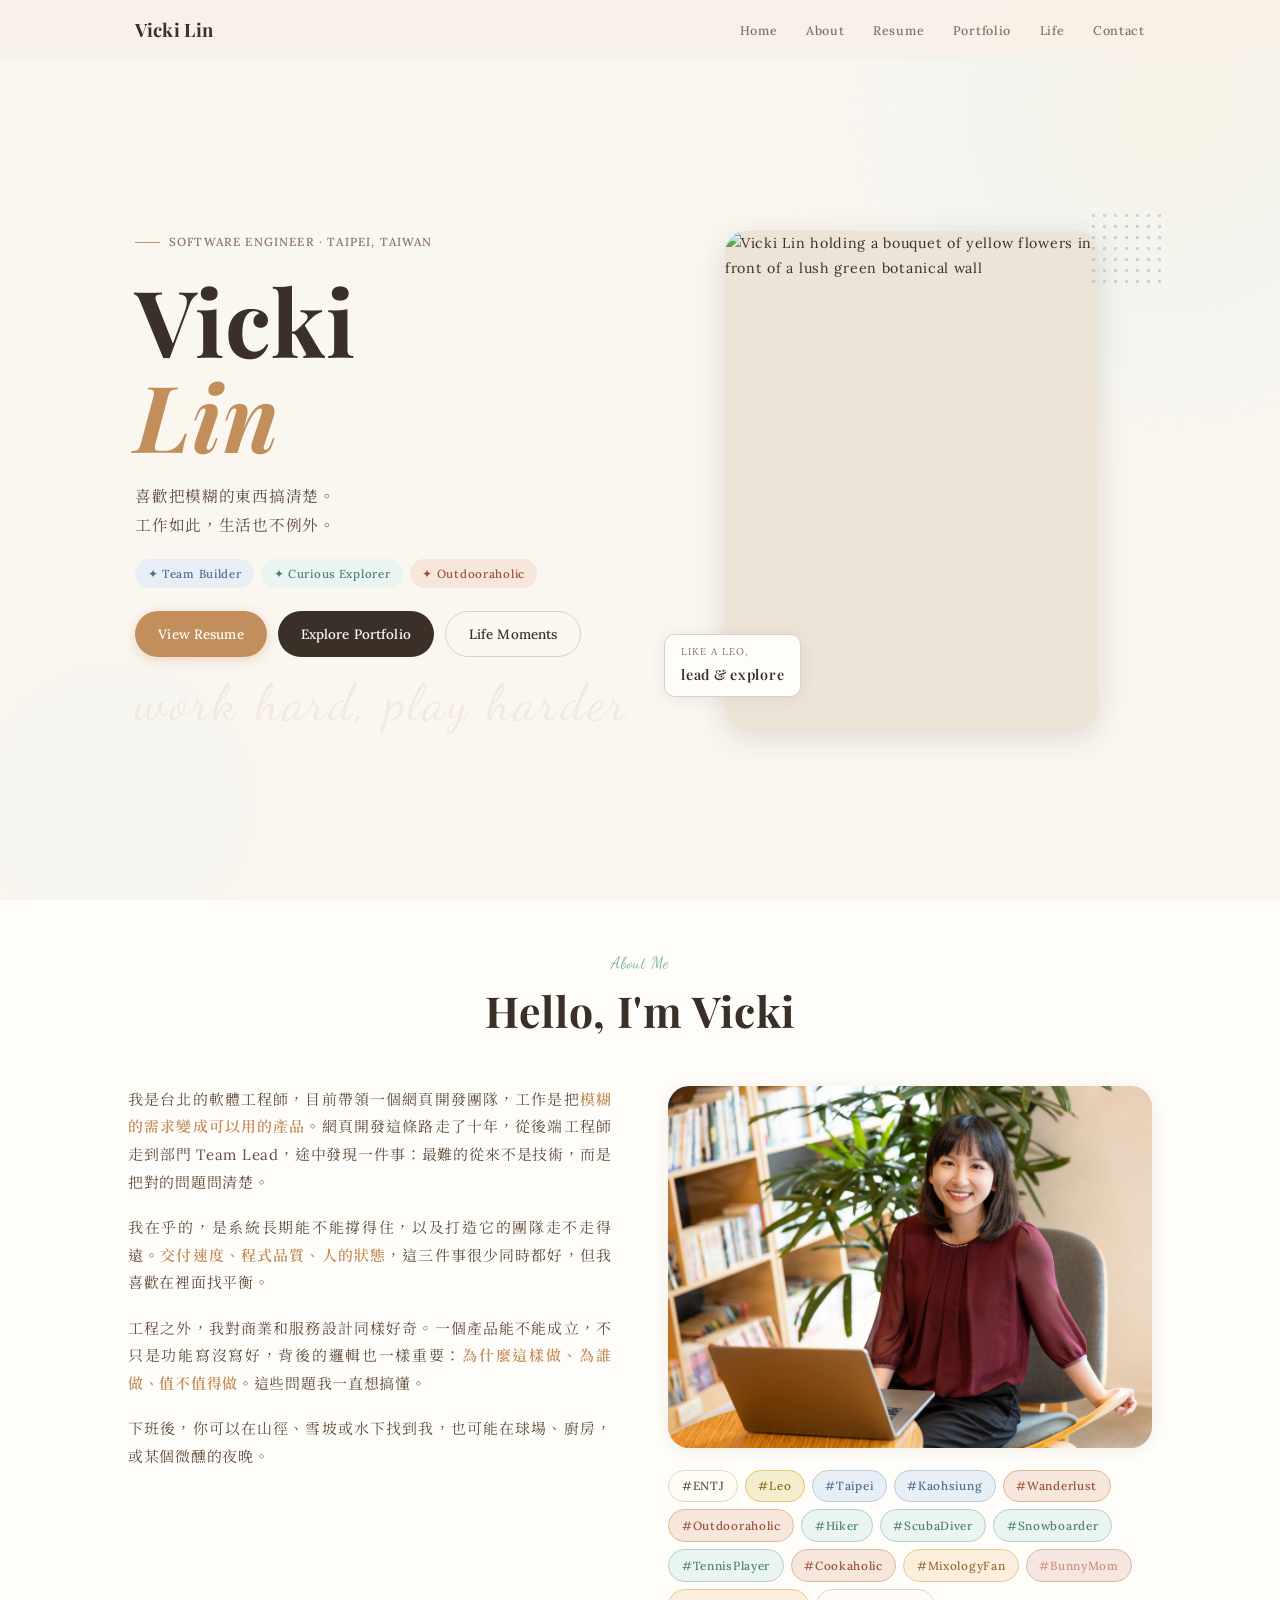
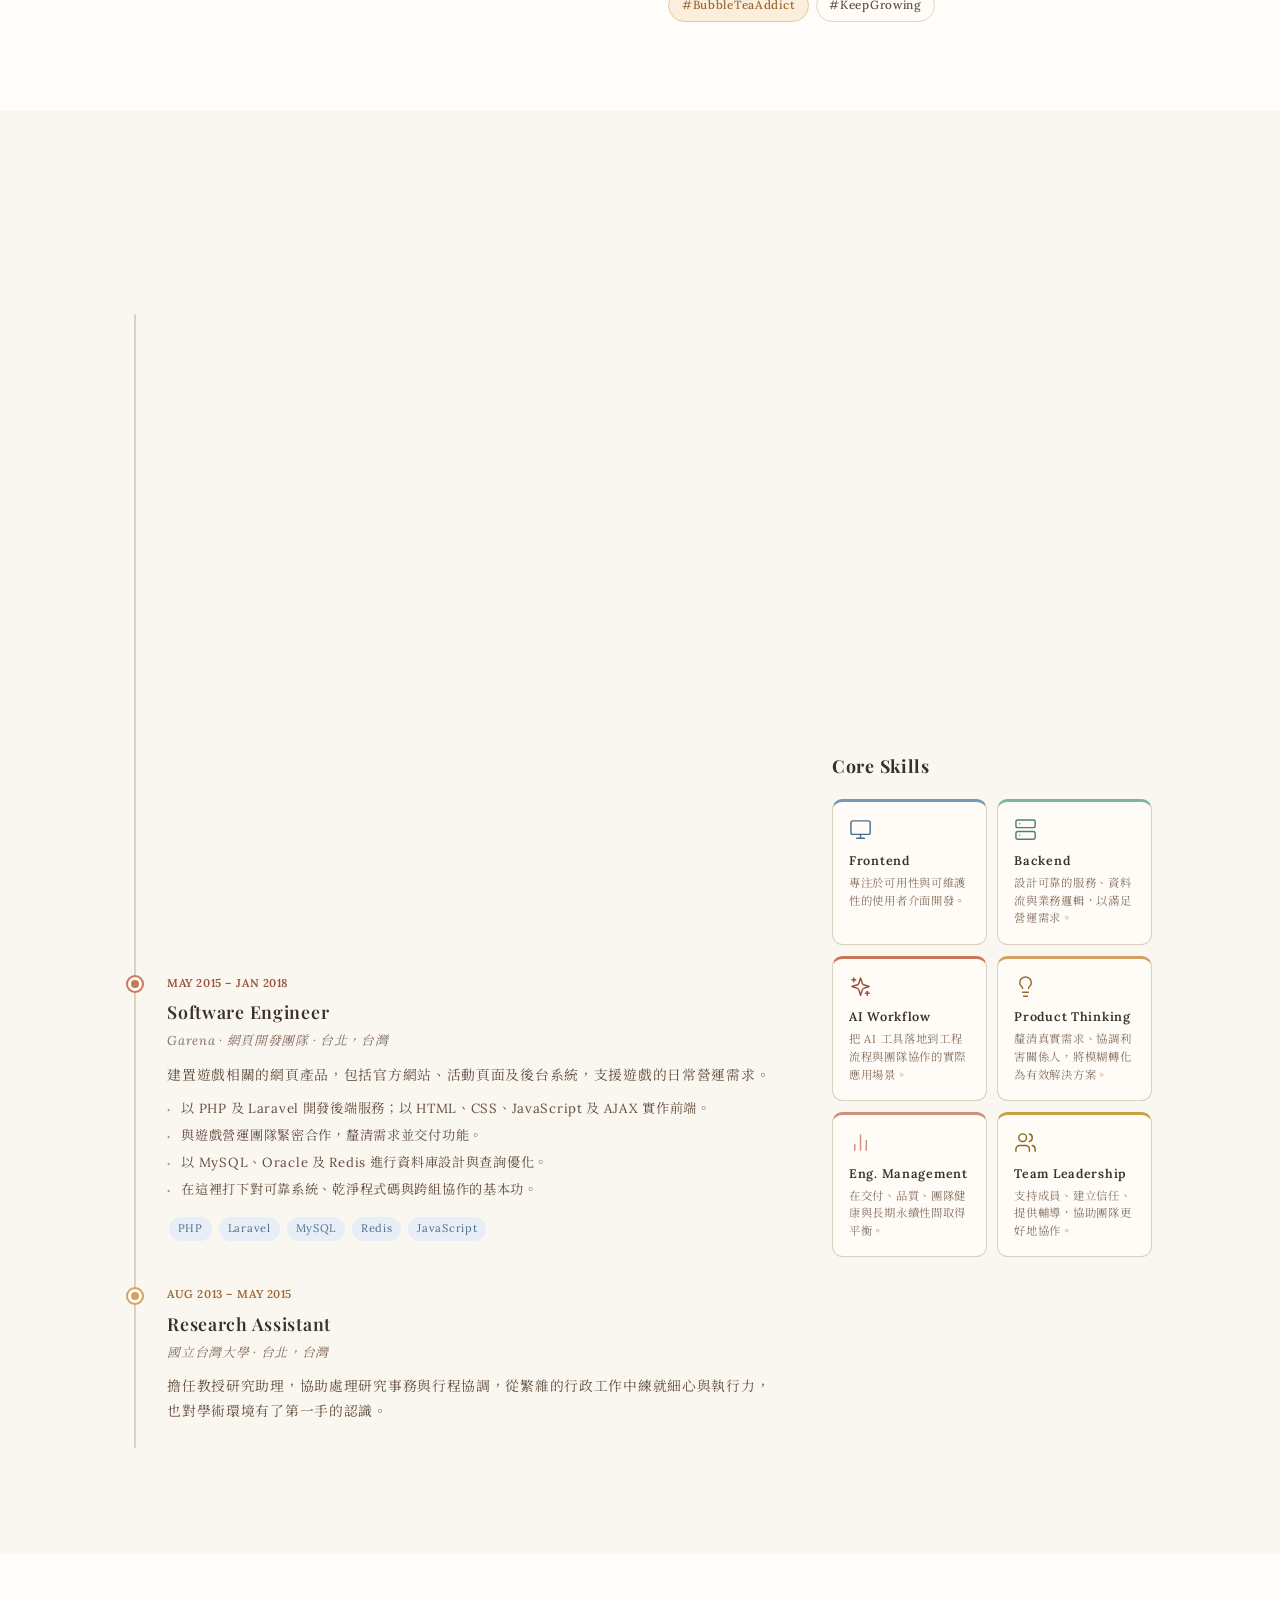
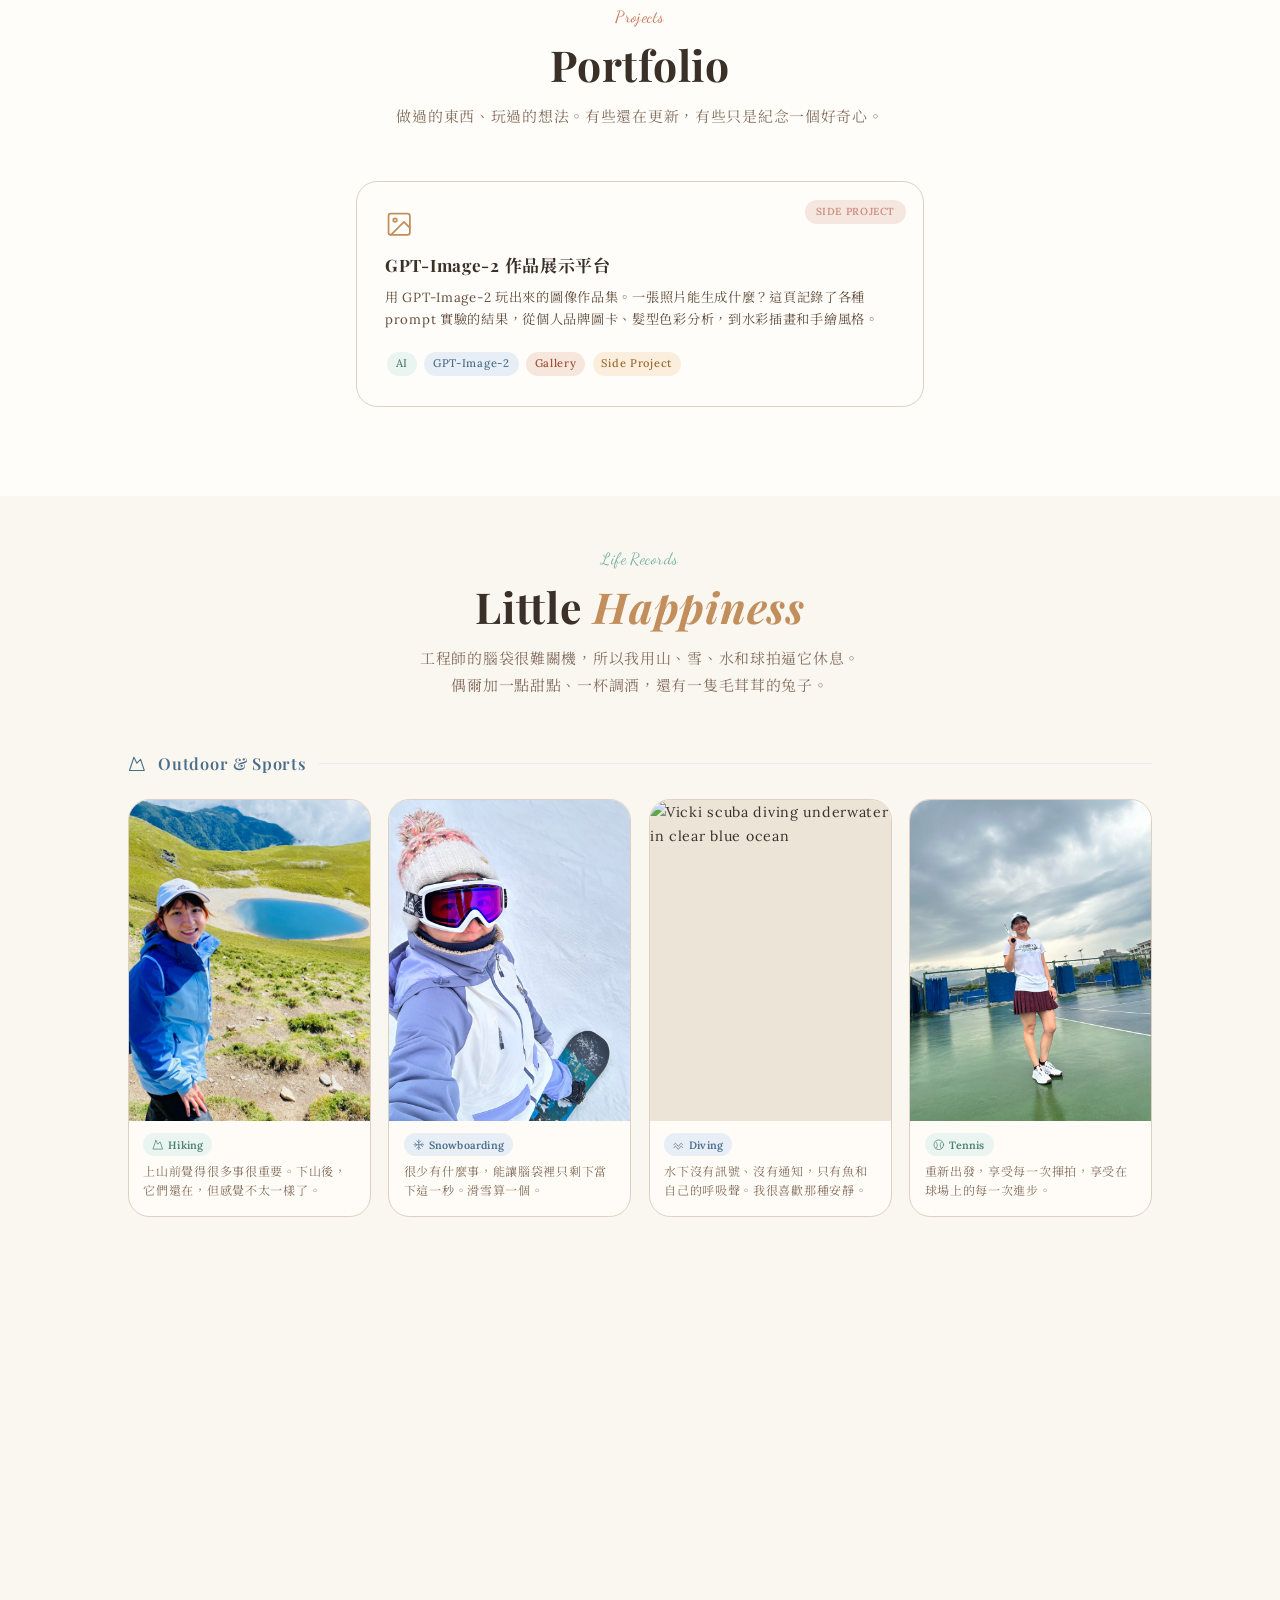
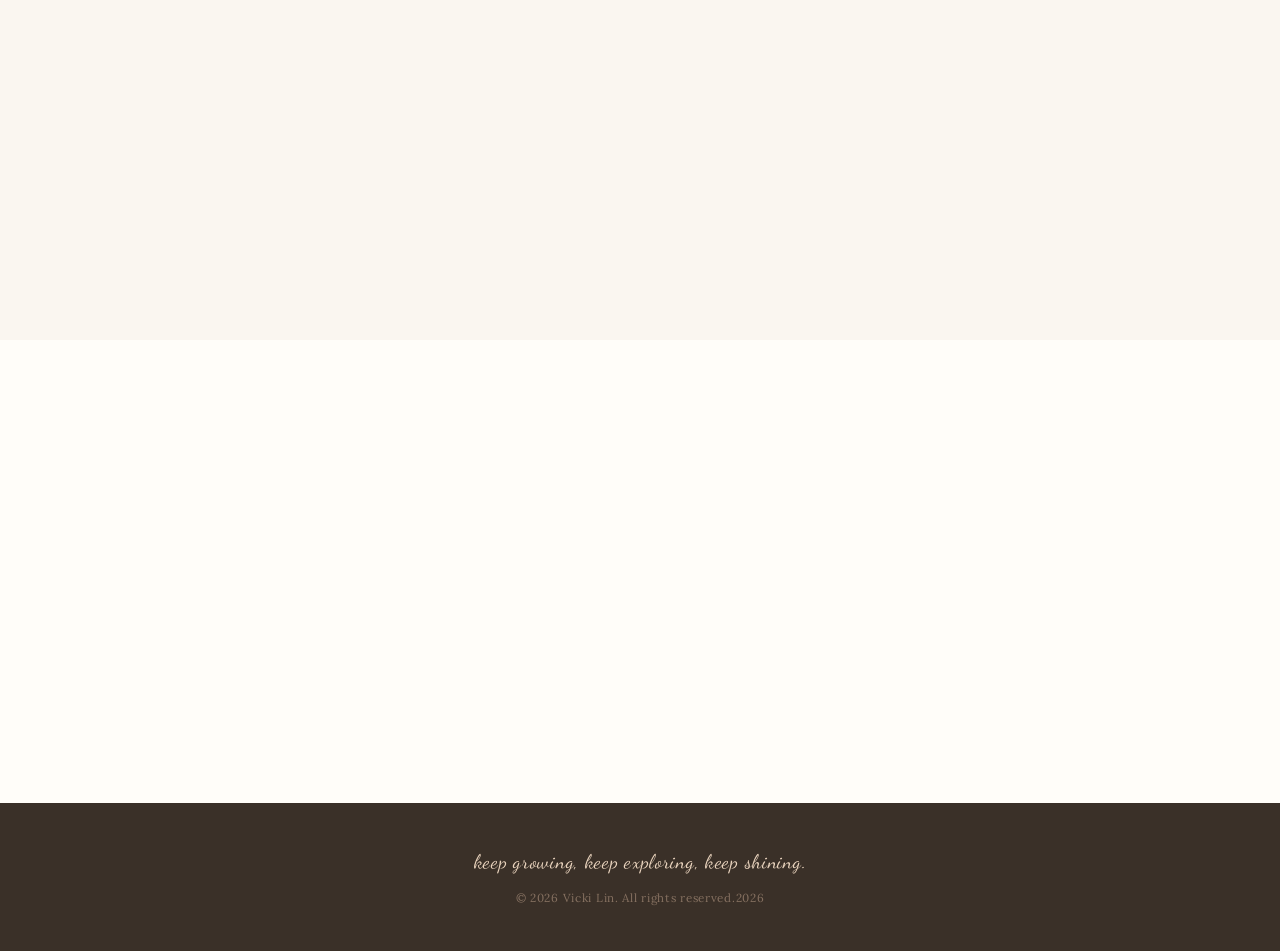
==== commit 45adbeaa: "chore(site): consolidate assets, paths, and responsive layout Unify asset locations, RWD tweaks, and" ====
--- a/index.html
+++ b/index.html
@@ -1,612 +1,951 @@
-<!DOCTYPE html>
+<!doctype html>
 <html lang="en">
-<head>
-  <meta charset="UTF-8">
-  <meta name="viewport" content="width=device-width, initial-scale=1.0">
-  <meta name="description" content="Vicki Lin – Software Engineer and Team Lead based in Taipei, Taiwan. Building reliable web products, thoughtful workflows, and little moments of joy through technology.">
-  <title>Vicki Lin · Software Engineer</title>
-  <link rel="shortcut icon" type="image/x-icon" href="favicon.ico">
-
-  <!-- Google Fonts -->
-  <link rel="preconnect" href="https://fonts.googleapis.com">
-  <link rel="preconnect" href="https://fonts.gstatic.com" crossorigin>
-  <link href="https://fonts.googleapis.com/css2?family=Playfair+Display:ital,wght@0,400;0,600;0,700;1,400;1,600&family=Noto+Serif+TC:wght@400;500;600;700&family=Lora:ital,wght@0,400;0,500;0,600;1,400&family=Inter:wght@300;400;500;600&family=Dancing+Script:wght@400;600&display=swap" rel="stylesheet">
-
-  <link rel="stylesheet" href="styles.css">
-</head>
-<body>
-
-  <!-- =====================================================
+  <head>
+    <meta charset="UTF-8" />
+    <meta name="viewport" content="width=device-width, initial-scale=1.0" />
+    <meta
+      name="description"
+      content="Vicki Lin – Software Engineer and Team Lead based in Taipei, Taiwan. Building reliable web products, thoughtful workflows, and little moments of joy through technology."
+    />
+    <title>Vicki Lin · Software Engineer</title>
+    <link rel="shortcut icon" type="image/x-icon" href="favicon.ico" />
+    <link rel="icon" type="image/svg+xml" href="favicon.svg" />
+
+    <!-- Google Fonts -->
+    <link rel="preconnect" href="https://fonts.googleapis.com" />
+    <link rel="preconnect" href="https://fonts.gstatic.com" crossorigin />
+    <link
+      href="https://fonts.googleapis.com/css2?family=Playfair+Display:ital,wght@0,400;0,600;0,700;1,400;1,600&family=Noto+Serif+TC:wght@400;500;600;700&family=Lora:ital,wght@0,400;0,500;0,600;1,400&family=Inter:wght@300;400;500;600&family=Dancing+Script:wght@400;600&display=swap"
+      rel="stylesheet"
+    />
+
+    <link rel="stylesheet" href="assets/css/styles.css" />
+  </head>
+  <body>
+    <!-- =====================================================
        NAVIGATION
        ===================================================== -->
-  <nav class="nav" id="nav" role="navigation" aria-label="Main navigation">
-    <div class="nav__inner">
-      <a href="#home" class="nav__logo" aria-label="Vicki Lin – home">Vicki Lin</a>
-
-      <!-- Hamburger (mobile) -->
-      <button class="nav__burger" id="navBurger" aria-label="Toggle navigation menu" aria-expanded="false" aria-controls="navLinks">
-        <span aria-hidden="true"></span>
-        <span aria-hidden="true"></span>
-        <span aria-hidden="true"></span>
-      </button>
-
-      <!-- Nav links -->
-      <ul class="nav__links" id="navLinks" role="list">
-        <li><a href="#home"      class="nav__link">Home</a></li>
-        <li><a href="#about"     class="nav__link">About</a></li>
-        <li><a href="#resume"    class="nav__link">Resume</a></li>
-        <li><a href="#portfolio" class="nav__link">Portfolio</a></li>
-        <li><a href="#life"      class="nav__link">Life</a></li>
-        <li style="display:none"><a href="#franchise" class="nav__link">Franchise Journey</a></li>
-        <li><a href="#contact"   class="nav__link">Contact</a></li>
-      </ul>
-    </div>
-  </nav>
-
-
-  <!-- =====================================================
-       HERO — Homepage
+    <nav class="nav" id="nav" role="navigation" aria-label="Main navigation">
+      <div class="nav__inner">
+        <a href="#home" class="nav__logo" aria-label="Vicki Lin – home">Vicki Lin</a>
+
+        <!-- Hamburger (mobile) -->
+        <button
+          class="nav__burger"
+          id="navBurger"
+          aria-label="Toggle navigation menu"
+          aria-expanded="false"
+          aria-controls="navLinks"
+        >
+          <span aria-hidden="true"></span>
+          <span aria-hidden="true"></span>
+          <span aria-hidden="true"></span>
+        </button>
+
+        <!-- Nav links -->
+        <ul class="nav__links" id="navLinks" role="list">
+          <li><a href="#home" class="nav__link">Home</a></li>
+          <li><a href="#about" class="nav__link">About</a></li>
+          <li><a href="#resume" class="nav__link">Resume</a></li>
+          <li><a href="#portfolio" class="nav__link">Portfolio</a></li>
+          <li><a href="#life" class="nav__link">Life</a></li>
+          <li style="display: none">
+            <a href="#franchise" class="nav__link">Franchise Journey</a>
+          </li>
+          <li><a href="#contact" class="nav__link">Contact</a></li>
+        </ul>
+      </div>
+    </nav>
+
+    <!-- =====================================================
+       HERO · Homepage
        ===================================================== -->
-  <section id="home" class="hero" aria-label="Introduction">
-    <div class="hero__inner">
-
-      <!-- Left: text content -->
-      <div class="hero__content">
-        <span class="hero__tag">Software Engineer · Taipei, Taiwan</span>
-
-        <!-- Edit name display below -->
-        <h1 class="hero__name">
-          Vicki <br><em>Lin</em>
-        </h1>
-
-        <!-- Edit tagline below -->
-        <p class="hero__intro">
-          打造可靠的網路產品、優化工程流程，<br>
-          也在日常中尋找微小而美好的時刻。
-        </p>
-
-        <!-- Edit personality badges below -->
-        <div class="hero__badges" aria-label="Highlights">
-          <span class="badge">✦ Team Builder</span>
-          <span class="badge">✦ Curious Explorer</span>
-          <span class="badge">✦ Outdooraholic</span>
+    <section id="home" class="hero" aria-label="Introduction">
+      <div class="hero__inner">
+        <!-- Left: text content -->
+        <div class="hero__content">
+          <span class="hero__tag">Software Engineer · Taipei, Taiwan</span>
+
+          <!-- Edit name display below -->
+          <h1 class="hero__name">Vicki <br /><em>Lin</em></h1>
+
+          <!-- Edit tagline below -->
+          <p class="hero__intro">
+            喜歡把模糊的東西搞清楚。<br />
+            工作如此，生活也不例外。
+          </p>
+
+          <!-- Edit personality badges below -->
+          <div class="hero__badges" aria-label="Highlights">
+            <span class="badge">✦ Team Builder</span>
+            <span class="badge">✦ Curious Explorer</span>
+            <span class="badge">✦ Outdooraholic</span>
+          </div>
+
+          <!-- CTA buttons -->
+          <div class="hero__ctas">
+            <a href="#resume" class="btn btn--primary">View Resume</a>
+            <a href="#portfolio" class="btn btn--secondary">Explore Portfolio</a>
+            <a href="#life" class="btn btn--ghost">Life Moments</a>
+          </div>
+
+          <span class="hero__accent-text" aria-hidden="true">work hard, play harder</span>
         </div>
 
-        <!-- CTA buttons -->
-        <div class="hero__ctas">
-          <a href="#resume"    class="btn btn--primary">View Resume</a>
-          <a href="#portfolio" class="btn btn--secondary">Explore Portfolio</a>
-          <a href="#life"      class="btn btn--ghost">Life Moments</a>
+        <!-- Right: portrait + editorial decorations -->
+        <div class="hero__image-wrap">
+          <!-- hero-flower.jpg: outdoor photo holding flowers, bright and warm -->
+          <div class="hero__image-frame">
+            <img
+              src="assets/images/hero-flower.jpg"
+              alt="Vicki Lin holding a bouquet of yellow flowers in front of a lush green botanical wall"
+              class="hero__photo"
+              loading="eager"
+            />
+          </div>
+          <!-- Editorial floating label -->
+          <div class="hero__editorial-tag" aria-hidden="true">
+            <span class="hero__editorial-label">Like a Leo,</span>
+            <span class="hero__editorial-city">lead &amp; explore</span>
+          </div>
+          <!-- Decorative dot grid -->
+          <div class="hero__dot-decor" aria-hidden="true"></div>
         </div>
-
-        <span class="hero__accent-text" aria-hidden="true">work hard, play harder</span>
       </div>
-
-      <!-- Right: portrait + editorial decorations -->
-      <div class="hero__image-wrap">
-        <!-- hero-flower.jpg: outdoor photo holding flowers, bright and warm -->
-        <div class="hero__image-frame">
-          <img
-            src="assets/images/hero-flower.jpg"
-            alt="Vicki Lin holding a bouquet of yellow flowers in front of a lush green botanical wall"
-            class="hero__photo"
-            loading="eager"
-          >
-        </div>
-        <!-- Editorial floating label -->
-        <div class="hero__editorial-tag" aria-hidden="true">
-          <span class="hero__editorial-label">Like a Leo,</span>
-          <span class="hero__editorial-city">lead &amp; explore</span>
-        </div>
-        <!-- Decorative dot grid -->
-        <div class="hero__dot-decor" aria-hidden="true"></div>
-      </div>
-
-    </div>
-  </section>
-
-
-  <!-- =====================================================
+    </section>
+
+    <!-- =====================================================
        ABOUT
        ===================================================== -->
-  <section id="about" class="about section">
-    <div class="container">
-
-      <header class="section-header reveal">
-        <span class="section-eyebrow">About Me</span>
-        <h2 class="section-title">Hello, I'm Vicki</h2>
-      </header>
-
-      <div class="about__grid">
-
-        <!-- Left: story text -->
-        <div class="about__story reveal">
-          <!-- Edit personal bio paragraphs below -->
-          <p>
-            我是台北的軟體工程師與 Team Lead，擁有十多年的 Web 產品開發經驗，涵蓋遊戲直播營運、全球市場與快速迭代的團隊。
-          </p>
-          <p>
-            我關注<strong>可靠的系統、良好的工程流程，以及建造它們的人。</strong>多年來，我從後端 API 開發者成長為跨部門 Team Lead，在<strong>交付速度、程式品質與團隊永續</strong>之間持續尋求平衡。
-          </p>
-          <p>
-            工作之外，我也對商業、營運和服務設計充滿好奇。我相信，優秀的產品來自於不只理解如何打造，更要懂得<strong>為什麼</strong>與<strong>為誰</strong>打造。
-          </p>
-          <p>
-            下班後，你可以在山徑、雪坡、水下、網球場、廚房，或某個微醺的夜晚找到我。
-          </p>
+    <section id="about" class="about section section--alt">
+      <div class="container">
+        <header class="section-header reveal">
+          <span class="section-eyebrow">About Me</span>
+          <h2 class="section-title">Hello, I'm Vicki</h2>
+        </header>
+
+        <div class="about__grid">
+          <!-- Left: story text -->
+          <div class="about__story reveal">
+            <!-- Edit personal bio paragraphs below -->
+            <p>
+              我是台北的軟體工程師，目前帶領一個網頁開發團隊，工作是把<strong>模糊的需求變成可以用的產品</strong>。網頁開發這條路走了十年，從後端工程師走到部門
+              Team Lead，途中發現一件事：最難的從來不是技術，而是把對的問題問清楚。
+            </p>
+            <p>
+              我在乎的，是系統長期能不能撐得住，以及打造它的團隊走不走得遠。<strong>交付速度、程式品質、人的狀態</strong>，這三件事很少同時都好，但我喜歡在裡面找平衡。
+            </p>
+            <p>
+              工程之外，我對商業和服務設計同樣好奇。一個產品能不能成立，不只是功能寫沒寫好，背後的邏輯也一樣重要：<strong>為什麼這樣做、為誰做、值不值得做</strong>。這些問題我一直想搞懂。
+            </p>
+            <p>下班後，你可以在山徑、雪坡或水下找到我，也可能在球場、廚房，或某個微醺的夜晚。</p>
+          </div>
+
+          <!-- Right: photo + personality badges -->
+          <div class="about__sidebar reveal">
+            <div class="about__photo-wrap">
+              <img
+                src="assets/images/portrait-about.jpg"
+                alt="Vicki Lin, Software Engineer and Team Lead, at the office"
+                class="about__photo"
+                loading="lazy"
+              />
+            </div>
+
+            <div class="about__badges">
+              <!-- Edit personality tags freely -->
+              <div class="about__badge-grid">
+                <span class="personality-badge">#ENTJ</span>
+                <span class="personality-badge personality-badge--butter">#Leo</span>
+                <span class="personality-badge personality-badge--sky">#Taipei</span>
+                <span class="personality-badge personality-badge--sky">#Kaohsiung</span>
+                <span class="personality-badge personality-badge--lavender">#Wanderlust</span>
+                <span class="personality-badge personality-badge--lavender">#Outdooraholic</span>
+                <span class="personality-badge personality-badge--mint">#Hiker</span>
+                <span class="personality-badge personality-badge--mint">#ScubaDiver</span>
+                <span class="personality-badge personality-badge--mint">#Snowboarder</span>
+                <span class="personality-badge personality-badge--mint">#TennisPlayer</span>
+                <span class="personality-badge personality-badge--lavender">#Cookaholic</span>
+                <span class="personality-badge personality-badge--peach">#MixologyFan</span>
+                <span class="personality-badge personality-badge--rose">#BunnyMom</span>
+                <span class="personality-badge personality-badge--peach">#BubbleTeaAddict</span>
+                <span class="personality-badge">#KeepGrowing</span>
+              </div>
+            </div>
+          </div>
         </div>
-
-        <!-- Right: photo + personality badges -->
-        <div class="about__sidebar reveal">
-          <div class="about__photo-wrap">
-            <img
-              src="assets/images/portrait-about.jpg"
-              alt="Vicki Lin, Software Engineer and Team Lead, at the office"
-              class="about__photo"
-              loading="lazy"
-            >
-          </div>
-
-          <div class="about__badges">
-            <!-- Edit personality tags freely -->
-            <div class="about__badge-grid">
-              <span class="personality-badge">#ENTJ</span>
-              <span class="personality-badge personality-badge--butter">#Leo</span>
-              <span class="personality-badge">#Taipei</span>
-              <span class="personality-badge personality-badge--mint">#Outdooraholic</span>
-              <span class="personality-badge personality-badge--sky">#OpenWaterDiver</span>
-              <span class="personality-badge personality-badge--sky">#Snowboarder</span>
-              <span class="personality-badge personality-badge--mint">#TennisPlayer</span>
-              <span class="personality-badge personality-badge--peach">#DessertHunter</span>
-              <span class="personality-badge personality-badge--lavender">#CocktailLover</span>
-              <span class="personality-badge personality-badge--rose">#BunnyMom</span>
-              <span class="personality-badge">#KeepGrowing</span>
-            </div>
-          </div>
-        </div>
-
       </div>
-    </div>
-  </section>
-
-
-  <!-- =====================================================
+    </section>
+
+    <!-- =====================================================
        RESUME
        ===================================================== -->
-  <section id="resume" class="resume section section--alt">
-    <div class="container">
-
-      <header class="section-header reveal">
-        <span class="section-eyebrow">Experience</span>
-        <h2 class="section-title">Resume</h2>
-      </header>
-
-      <div class="resume__grid">
-
-        <!-- Left column: timeline -->
-        <div class="resume__timeline">
-
-          <!-- ── Role 1 ── -->
-          <div class="timeline-item reveal">
-            <div class="timeline-dot" aria-hidden="true"></div>
-            <div class="timeline-content">
-              <span class="timeline-date">Oct 2021 – Present</span>
-              <h3 class="timeline-role">Team Lead</h3>
-              <span class="timeline-company">跨部門 Web 開發團隊 · 台北，台灣</span>
-              <p class="timeline-summary">
-                帶領跨部門團隊（前後端工程師、PM、QA），打造支援遊戲營運與內部業務需求的網路系統。
-              </p>
-              <ul class="timeline-bullets">
-                <li>提供技術與人員領導，在交付速度、程式品質與團隊永續間取得平衡。</li>
-                <li>負責 Web 專案從需求對齊到交付的全流程執行。</li>
-                <li>推動 AI 實際落地：QA 清單生成、流程自動化與文件優化。</li>
-                <li>透過可擴展的網路系統與內部工具，支援快速變動的營運需求。</li>
-                <li>建立團隊信任、促進個人成長，對結果負起完整責任。</li>
-              </ul>
-              <div class="timeline-tags">
-                <span class="tech-tag">Team Leadership</span>
-                <span class="tech-tag">Engineering Management</span>
-                <span class="tech-tag">AI Workflow</span>
-                <span class="tech-tag">System Design</span>
-              </div>
-            </div>
-          </div>
-
-          <!-- ── Role 2 ── -->
-          <div class="timeline-item reveal">
-            <div class="timeline-dot" aria-hidden="true"></div>
-            <div class="timeline-content">
-              <span class="timeline-date">Jan 2018 – Oct 2021</span>
-              <h3 class="timeline-role">Senior Software Engineer</h3>
-              <span class="timeline-company">Web 開發團隊 · 台北，台灣</span>
-              <p class="timeline-summary">
-                主導並交付遊戲相關的 Web 專案，包含官方網站、活動頁面與後台管理系統，服務全球遊戲玩家。
-              </p>
-              <ul class="timeline-bullets">
-                <li>以 Python 及 Django 建置並維護後端服務，處理高流量與複雜的業務邏輯。</li>
-                <li>推動前後端分離；引入 Vue.js 等現代前端開發實踐。</li>
-                <li>開發多地區、多語系的 Web 產品，服務全球市場。</li>
-                <li>輔導工程師，協助團隊從 5 人擴張至 20+ 人，同時維持交付品質。</li>
-                <li>深化可擴展性、效能優化及跨部門協作的專業能力。</li>
-              </ul>
-              <div class="timeline-tags">
-                <span class="tech-tag">Python</span>
-                <span class="tech-tag">Django</span>
-                <span class="tech-tag">Vue.js</span>
-                <span class="tech-tag">Multi-region Products</span>
-              </div>
-            </div>
-          </div>
-
-          <!-- ── Role 3 ── -->
-          <div class="timeline-item reveal">
-            <div class="timeline-dot" aria-hidden="true"></div>
-            <div class="timeline-content">
-              <span class="timeline-date">May 2015 – Jan 2018</span>
-              <h3 class="timeline-role">Software Engineer</h3>
-              <span class="timeline-company">Web 開發團隊 · 台北，台灣</span>
-              <p class="timeline-summary">
-                建置遊戲相關的 Web 產品，包括官方網站、活動頁面及後台管理系統，支援遊戲直播營運。
-              </p>
-              <ul class="timeline-bullets">
-                <li>以 PHP 及 Laravel 開發後端服務；以 HTML、CSS、JS 及 AJAX 實作前端。</li>
-                <li>與遊戲營運團隊緊密合作，釐清需求並交付功能。</li>
-                <li>以 MySQL、Oracle 及 Redis 進行資料庫設計與查詢優化。</li>
-                <li>奠定可靠系統、可維護程式及跨部門協作的基礎。</li>
-              </ul>
-              <div class="timeline-tags">
-                <span class="tech-tag">PHP</span>
-                <span class="tech-tag">Laravel</span>
-                <span class="tech-tag">MySQL</span>
-                <span class="tech-tag">Redis</span>
-                <span class="tech-tag">JavaScript</span>
-              </div>
-            </div>
-          </div>
-
-          <!-- ── Role 4 ── -->
-          <div class="timeline-item reveal">
-            <div class="timeline-dot" aria-hidden="true"></div>
-            <div class="timeline-content">
-              <span class="timeline-date">Aug 2013 – May 2015</span>
-              <h3 class="timeline-role">Research Assistant</h3>
-              <span class="timeline-company">國立台灣大學 · 台北，台灣</span>
-              <p class="timeline-summary">
-                協助研究工作，在分析思維、技術寫作與學術協作方面建立早期基礎。
-              </p>
-            </div>
-          </div>
-
-        </div><!-- /resume__timeline -->
-
-        <!-- Right column: photo + skill cards -->
-        <div class="resume__skills">
-
-          <!-- portrait-professional.jpg: black suit headshot for professional section -->
-          <div class="resume__photo-wrap reveal">
-            <img
-              src="assets/images/portrait-professional.jpg"
-              alt="Vicki Lin – professional headshot"
-              class="resume__photo"
-              loading="lazy"
-            >
-          </div>
-
-          <div class="reveal">
-            <h3 class="skills-title">Core Skills</h3>
-            <!-- Edit skill cards below -->
-            <div class="skills-cards">
-              <div class="skill-card">
-                <svg class="skill-card__svg" aria-hidden="true" viewBox="0 0 24 24" fill="none" stroke="currentColor" stroke-width="1.5" stroke-linecap="round" stroke-linejoin="round"><rect x="2" y="3" width="20" height="14" rx="2"/><line x1="8" y1="21" x2="16" y2="21"/><line x1="12" y1="17" x2="12" y2="21"/></svg>
-                <h4 class="skill-card__name">Frontend</h4>
-                <p class="skill-card__desc">專注於可用性與可維護性的使用者介面開發。</p>
-              </div>
-              <div class="skill-card">
-                <svg class="skill-card__svg" aria-hidden="true" viewBox="0 0 24 24" fill="none" stroke="currentColor" stroke-width="1.5" stroke-linecap="round" stroke-linejoin="round"><rect x="2" y="2" width="20" height="8" rx="2"/><rect x="2" y="14" width="20" height="8" rx="2"/><line x1="6" y1="6" x2="6.01" y2="6"/><line x1="6" y1="18" x2="6.01" y2="18"/></svg>
-                <h4 class="skill-card__name">Backend</h4>
-                <p class="skill-card__desc">設計可靠的服務、資料流與業務邏輯，以滿足營運需求。</p>
-              </div>
-              <div class="skill-card">
-                <svg class="skill-card__svg" aria-hidden="true" viewBox="0 0 24 24" fill="none" stroke="currentColor" stroke-width="1.5" stroke-linecap="round" stroke-linejoin="round"><path d="m12 3-1.912 5.813a2 2 0 0 1-1.275 1.275L3 12l5.813 1.912a2 2 0 0 1 1.275 1.275L12 21l1.912-5.813a2 2 0 0 1 1.275-1.275L21 12l-5.813-1.912a2 2 0 0 1-1.275-1.275L12 3Z"/><path d="M5 3v4"/><path d="M19 17v4"/><path d="M3 5h4"/><path d="M17 19h4"/></svg>
-                <h4 class="skill-card__name">AI Workflow</h4>
-                <p class="skill-card__desc">探索 AI 在開發、QA、文件與團隊生產力的實際應用情境。</p>
-              </div>
-              <div class="skill-card">
-                <svg class="skill-card__svg" aria-hidden="true" viewBox="0 0 24 24" fill="none" stroke="currentColor" stroke-width="1.5" stroke-linecap="round" stroke-linejoin="round"><path d="M15 14c.2-1 .7-1.7 1.5-2.5 1-.9 1.5-2.2 1.5-3.5A6 6 0 0 0 6 8c0 1 .2 2.2 1.5 3.5.7.7 1.3 1.5 1.5 2.5"/><path d="M9 18h6"/><path d="M10 22h4"/></svg>
-                <h4 class="skill-card__name">Product Thinking</h4>
-                <p class="skill-card__desc">釐清真實需求、協調利害關係人，將模糊轉化為有效解決方案。</p>
-              </div>
-              <div class="skill-card">
-                <svg class="skill-card__svg" aria-hidden="true" viewBox="0 0 24 24" fill="none" stroke="currentColor" stroke-width="1.5" stroke-linecap="round" stroke-linejoin="round"><line x1="18" y1="20" x2="18" y2="10"/><line x1="12" y1="20" x2="12" y2="4"/><line x1="6" y1="20" x2="6" y2="14"/></svg>
-                <h4 class="skill-card__name">Eng. Management</h4>
-                <p class="skill-card__desc">在交付、品質、團隊健康與長期永續性間取得平衡。</p>
-              </div>
-              <div class="skill-card">
-                <svg class="skill-card__svg" aria-hidden="true" viewBox="0 0 24 24" fill="none" stroke="currentColor" stroke-width="1.5" stroke-linecap="round" stroke-linejoin="round"><path d="M16 21v-2a4 4 0 0 0-4-4H6a4 4 0 0 0-4 4v2"/><circle cx="9" cy="7" r="4"/><path d="M22 21v-2a4 4 0 0 0-3-3.87"/><path d="M16 3.13a4 4 0 0 1 0 7.75"/></svg>
-                <h4 class="skill-card__name">Team Leadership</h4>
-                <p class="skill-card__desc">支持成員、建立信任、提供輔導，協助團隊更好地協作。</p>
-              </div>
-            </div>
-          </div>
-
-        </div><!-- /resume__skills -->
-      </div><!-- /resume__grid -->
-    </div>
-  </section>
-
-
-  <!-- =====================================================
+    <section id="resume" class="resume section">
+      <div class="container">
+        <header class="section-header reveal">
+          <span class="section-eyebrow">Experience</span>
+          <h2 class="section-title">Resume</h2>
+        </header>
+
+        <div class="resume__grid">
+          <!-- Left column: timeline -->
+          <div class="resume__timeline">
+            <!-- ── Role 1 ── -->
+            <div class="timeline-item reveal">
+              <div class="timeline-dot" aria-hidden="true"></div>
+              <div class="timeline-content">
+                <span class="timeline-date">Oct 2021 – Present</span>
+                <h3 class="timeline-role">Team Lead</h3>
+                <span class="timeline-company">Garena · 網頁開發團隊 · 台北，台灣</span>
+                <p class="timeline-summary">
+                  帶領網頁開發團隊，打造支援遊戲營運與內部業務需求的網頁系統。
+                </p>
+                <ul class="timeline-bullets">
+                  <li>團隊涵蓋前後端工程師、PM 與 QA，負責從需求釐清到產品上線的完整流程。</li>
+                  <li>
+                    同時肩負技術決策與人員領導，在交付速度、程式品質與團隊永續之間持續找平衡。
+                  </li>
+                  <li>
+                    積極探索 AI-Native 開發實踐，將 AI 工具融入工程流程與決策，提升團隊整體效能。
+                  </li>
+                  <li>透過可擴展的網路系統與內部工具，支援快速變動的營運需求。</li>
+                  <li>以信任與透明度帶領團隊，重視個人成長，對結果負起完整責任。</li>
+                </ul>
+                <div class="timeline-tags">
+                  <span class="tech-tag">Team Leadership</span>
+                  <span class="tech-tag">Engineering Management</span>
+                  <span class="tech-tag">AI Workflow</span>
+                  <span class="tech-tag">System Design</span>
+                </div>
+              </div>
+            </div>
+
+            <!-- ── Role 2 ── -->
+            <div class="timeline-item reveal">
+              <div class="timeline-dot" aria-hidden="true"></div>
+              <div class="timeline-content">
+                <span class="timeline-date">Jan 2018 – Oct 2021</span>
+                <h3 class="timeline-role">Senior Software Engineer</h3>
+                <span class="timeline-company">Garena · 網頁開發團隊 · 台北，台灣</span>
+                <p class="timeline-summary">
+                  主導並交付遊戲相關的網頁專案，包含官方網站、活動頁面與後台系統，服務全球遊戲玩家。
+                </p>
+                <ul class="timeline-bullets">
+                  <li>以 Python 及 Django 建置並維護後端服務，處理高流量與複雜的業務邏輯。</li>
+                  <li>推動前後端分離，引入 Vue.js 前端開發實踐。</li>
+                  <li>開發多地區、多語系的網頁產品，服務全球市場。</li>
+                  <li>帶著工程師一起成長，陪著團隊從 5 人擴張至 20+ 人，維持交付品質。</li>
+                  <li>在這段期間深化了系統設計、效能調校與跨組協作的實力。</li>
+                </ul>
+                <div class="timeline-tags">
+                  <span class="tech-tag">Python</span>
+                  <span class="tech-tag">Django</span>
+                  <span class="tech-tag">Vue.js</span>
+                  <span class="tech-tag">Multi-region Products</span>
+                </div>
+              </div>
+            </div>
+
+            <!-- ── Role 3 ── -->
+            <div class="timeline-item reveal">
+              <div class="timeline-dot" aria-hidden="true"></div>
+              <div class="timeline-content">
+                <span class="timeline-date">May 2015 – Jan 2018</span>
+                <h3 class="timeline-role">Software Engineer</h3>
+                <span class="timeline-company">Garena · 網頁開發團隊 · 台北，台灣</span>
+                <p class="timeline-summary">
+                  建置遊戲相關的網頁產品，包括官方網站、活動頁面及後台系統，支援遊戲的日常營運需求。
+                </p>
+                <ul class="timeline-bullets">
+                  <li>
+                    以 PHP 及 Laravel 開發後端服務；以 HTML、CSS、JavaScript 及 AJAX 實作前端。
+                  </li>
+                  <li>與遊戲營運團隊緊密合作，釐清需求並交付功能。</li>
+                  <li>以 MySQL、Oracle 及 Redis 進行資料庫設計與查詢優化。</li>
+                  <li>在這裡打下對可靠系統、乾淨程式碼與跨組協作的基本功。</li>
+                </ul>
+                <div class="timeline-tags">
+                  <span class="tech-tag">PHP</span>
+                  <span class="tech-tag">Laravel</span>
+                  <span class="tech-tag">MySQL</span>
+                  <span class="tech-tag">Redis</span>
+                  <span class="tech-tag">JavaScript</span>
+                </div>
+              </div>
+            </div>
+
+            <!-- ── Role 4 ── -->
+            <div class="timeline-item reveal">
+              <div class="timeline-dot" aria-hidden="true"></div>
+              <div class="timeline-content">
+                <span class="timeline-date">Aug 2013 – May 2015</span>
+                <h3 class="timeline-role">Research Assistant</h3>
+                <span class="timeline-company">國立台灣大學 · 台北，台灣</span>
+                <p class="timeline-summary">
+                  擔任教授研究助理，協助處理研究事務與行程協調，從繁雜的行政工作中練就細心與執行力，也對學術環境有了第一手的認識。
+                </p>
+              </div>
+            </div>
+          </div>
+          <!-- /resume__timeline -->
+
+          <!-- Right column: photo + skill cards -->
+          <div class="resume__skills">
+            <!-- portrait-professional.jpg: black suit headshot for professional section -->
+            <div class="resume__photo-wrap reveal">
+              <img
+                src="assets/images/portrait-professional.jpg"
+                alt="Vicki Lin – professional headshot"
+                class="resume__photo"
+                loading="lazy"
+              />
+            </div>
+
+            <div class="reveal">
+              <h3 class="skills-title">Core Skills</h3>
+              <!-- Edit skill cards below -->
+              <div class="skills-cards">
+                <div class="skill-card">
+                  <svg
+                    class="skill-card__svg"
+                    aria-hidden="true"
+                    viewBox="0 0 24 24"
+                    fill="none"
+                    stroke="currentColor"
+                    stroke-width="1.5"
+                    stroke-linecap="round"
+                    stroke-linejoin="round"
+                  >
+                    <rect x="2" y="3" width="20" height="14" rx="2" />
+                    <line x1="8" y1="21" x2="16" y2="21" />
+                    <line x1="12" y1="17" x2="12" y2="21" />
+                  </svg>
+                  <h4 class="skill-card__name">Frontend</h4>
+                  <p class="skill-card__desc">專注於可用性與可維護性的使用者介面開發。</p>
+                </div>
+                <div class="skill-card">
+                  <svg
+                    class="skill-card__svg"
+                    aria-hidden="true"
+                    viewBox="0 0 24 24"
+                    fill="none"
+                    stroke="currentColor"
+                    stroke-width="1.5"
+                    stroke-linecap="round"
+                    stroke-linejoin="round"
+                  >
+                    <rect x="2" y="2" width="20" height="8" rx="2" />
+                    <rect x="2" y="14" width="20" height="8" rx="2" />
+                    <line x1="6" y1="6" x2="6.01" y2="6" />
+                    <line x1="6" y1="18" x2="6.01" y2="18" />
+                  </svg>
+                  <h4 class="skill-card__name">Backend</h4>
+                  <p class="skill-card__desc">設計可靠的服務、資料流與業務邏輯，以滿足營運需求。</p>
+                </div>
+                <div class="skill-card">
+                  <svg
+                    class="skill-card__svg"
+                    aria-hidden="true"
+                    viewBox="0 0 24 24"
+                    fill="none"
+                    stroke="currentColor"
+                    stroke-width="1.5"
+                    stroke-linecap="round"
+                    stroke-linejoin="round"
+                  >
+                    <path
+                      d="m12 3-1.912 5.813a2 2 0 0 1-1.275 1.275L3 12l5.813 1.912a2 2 0 0 1 1.275 1.275L12 21l1.912-5.813a2 2 0 0 1 1.275-1.275L21 12l-5.813-1.912a2 2 0 0 1-1.275-1.275L12 3Z"
+                    />
+                    <path d="M5 3v4" />
+                    <path d="M19 17v4" />
+                    <path d="M3 5h4" />
+                    <path d="M17 19h4" />
+                  </svg>
+                  <h4 class="skill-card__name">AI Workflow</h4>
+                  <p class="skill-card__desc">把 AI 工具落地到工程流程與團隊協作的實際應用場景。</p>
+                </div>
+                <div class="skill-card">
+                  <svg
+                    class="skill-card__svg"
+                    aria-hidden="true"
+                    viewBox="0 0 24 24"
+                    fill="none"
+                    stroke="currentColor"
+                    stroke-width="1.5"
+                    stroke-linecap="round"
+                    stroke-linejoin="round"
+                  >
+                    <path
+                      d="M15 14c.2-1 .7-1.7 1.5-2.5 1-.9 1.5-2.2 1.5-3.5A6 6 0 0 0 6 8c0 1 .2 2.2 1.5 3.5.7.7 1.3 1.5 1.5 2.5"
+                    />
+                    <path d="M9 18h6" />
+                    <path d="M10 22h4" />
+                  </svg>
+                  <h4 class="skill-card__name">Product Thinking</h4>
+                  <p class="skill-card__desc">
+                    釐清真實需求、協調利害關係人，將模糊轉化為有效解決方案。
+                  </p>
+                </div>
+                <div class="skill-card">
+                  <svg
+                    class="skill-card__svg"
+                    aria-hidden="true"
+                    viewBox="0 0 24 24"
+                    fill="none"
+                    stroke="currentColor"
+                    stroke-width="1.5"
+                    stroke-linecap="round"
+                    stroke-linejoin="round"
+                  >
+                    <line x1="18" y1="20" x2="18" y2="10" />
+                    <line x1="12" y1="20" x2="12" y2="4" />
+                    <line x1="6" y1="20" x2="6" y2="14" />
+                  </svg>
+                  <h4 class="skill-card__name">Eng. Management</h4>
+                  <p class="skill-card__desc">在交付、品質、團隊健康與長期永續性間取得平衡。</p>
+                </div>
+                <div class="skill-card">
+                  <svg
+                    class="skill-card__svg"
+                    aria-hidden="true"
+                    viewBox="0 0 24 24"
+                    fill="none"
+                    stroke="currentColor"
+                    stroke-width="1.5"
+                    stroke-linecap="round"
+                    stroke-linejoin="round"
+                  >
+                    <path d="M16 21v-2a4 4 0 0 0-4-4H6a4 4 0 0 0-4 4v2" />
+                    <circle cx="9" cy="7" r="4" />
+                    <path d="M22 21v-2a4 4 0 0 0-3-3.87" />
+                    <path d="M16 3.13a4 4 0 0 1 0 7.75" />
+                  </svg>
+                  <h4 class="skill-card__name">Team Leadership</h4>
+                  <p class="skill-card__desc">支持成員、建立信任、提供輔導，協助團隊更好地協作。</p>
+                </div>
+              </div>
+            </div>
+          </div>
+          <!-- /resume__skills -->
+        </div>
+        <!-- /resume__grid -->
+      </div>
+    </section>
+
+    <!-- =====================================================
        PORTFOLIO
        ===================================================== -->
-  <section id="portfolio" class="portfolio section">
-    <div class="container">
-
-      <header class="section-header reveal">
-        <span class="section-eyebrow">Projects</span>
-        <h2 class="section-title">Portfolio</h2>
-        <p class="section-sub">以實驗精神打造的作品與探索。更多細節陸續補充中。</p>
-      </header>
-
-      <div class="portfolio__grid portfolio__grid--single">
-
-        <article class="project-card reveal">
-          <div class="project-card__badge">Side Project</div>
-          <div class="project-card__icon" aria-hidden="true">🎨</div>
-          <h3 class="project-card__title">Image2Demo — GPT-Image-2 展示平台</h3>
-          <p class="project-card__desc">以 GPT-Image-2 打造的互動式 AI 圖像生成展示頁。輸入一張人像，AI 便能根據 prompt 生成各式風格的圖像作品，成果以精緻的 Lightbox 畫廊呈現，從網球球員資料卡、髮型分析到婚紗藝術照，一鍵生成。</p>
-          <div class="project-card__tags">
-            <span class="tag">AI</span>
-            <span class="tag">GPT-Image-2</span>
-            <span class="tag">Gallery</span>
-            <span class="tag">Side Project</span>
-          </div>
-        </article>
-
-      </div>
-    </div>
-  </section>
-
-
-  <!-- =====================================================
-       LIFE — Life Records / Little Happiness
-       ===================================================== -->
-  <section id="life" class="life section section--alt">
-    <div class="container">
-
-      <header class="section-header reveal">
-        <span class="section-eyebrow">Life Records</span>
-        <h2 class="section-title">Little <em>Happiness</em></h2>
-        <!-- Edit caption below -->
-        <p class="section-sub">
-          工作之外，我在山與雪之間、水面下、球場上收集小小的快樂，還有廚房裡的烘焙香氣、微醺的夜晚，以及一隻毛茸茸的兔子。
-        </p>
-      </header>
-
-      <!-- Outdoor & Sports -->
-      <div class="life__subsection life__subsection--outdoor reveal">
-        <div class="life__sub-header">
-          <svg class="life__sub-icon" viewBox="0 0 24 24" fill="none" stroke="currentColor" stroke-width="1.5" stroke-linecap="round" stroke-linejoin="round" aria-hidden="true"><path d="m8 3 4 8 5-5 5 15H2L8 3z"/></svg>
-          <h3 class="life__sub-title">Outdoor &amp; Sports</h3>
-          <div class="life__sub-line"></div>
-        </div>
-
-        <div class="life__grid life__grid--4">
-
-          <div class="life-card reveal">
-            <div class="life-card__img-wrap">
-              <img src="assets/images/life-hiking.jpg" alt="Vicki hiking with an alpine lake in the mountains of Taiwan" class="life-card__img" loading="lazy">
-            </div>
-            <div class="life-card__body">
-              <span class="life-card__category life-cat--mint">
-                <svg class="life-cat__icon" viewBox="0 0 24 24" fill="none" stroke="currentColor" stroke-width="1.5" stroke-linecap="round" stroke-linejoin="round" aria-hidden="true"><path d="m8 3 4 8 5-5 5 15H2L8 3z"/></svg>
-                Hiking
-              </span>
-              <p class="life-card__caption">山提醒我世界有多大，煩惱有多渺小。</p>
-            </div>
-          </div>
-
-          <div class="life-card reveal">
-            <div class="life-card__img-wrap">
-              <img src="assets/images/life-snowboard.jpg" alt="Vicki on a snow slope with her snowboard" class="life-card__img" loading="lazy">
-            </div>
-            <div class="life-card__body">
-              <span class="life-card__category life-cat--sky">
-                <svg class="life-cat__icon" viewBox="0 0 24 24" fill="none" stroke="currentColor" stroke-width="1.5" stroke-linecap="round" stroke-linejoin="round" aria-hidden="true"><line x1="2" y1="12" x2="22" y2="12"/><line x1="12" y1="2" x2="12" y2="22"/><path d="m20 16-4-4 4-4"/><path d="m4 8 4 4-4 4"/><path d="m16 4-4 4-4-4"/><path d="m8 20 4-4 4 4"/></svg>
-                Snowboarding
-              </span>
-              <p class="life-card__caption">雪坡、冷空氣、還有衝出去前的那一刻。純粹的快樂。</p>
-            </div>
-          </div>
-
-          <div class="life-card reveal">
-            <div class="life-card__img-wrap">
-              <img src="assets/images/life-diving.jpg" alt="Vicki scuba diving underwater in clear blue ocean" class="life-card__img" loading="lazy">
-            </div>
-            <div class="life-card__body">
-              <span class="life-card__category life-cat--sky">
-                <svg class="life-cat__icon" viewBox="0 0 24 24" fill="none" stroke="currentColor" stroke-width="1.5" stroke-linecap="round" stroke-linejoin="round" aria-hidden="true"><path d="M2 12c2-4 4-4 6 0s4 4 6 0 4-4 6 0"/><path d="M2 18c2-4 4-4 6 0s4 4 6 0 4-4 6 0"/></svg>
-                Diving
-              </span>
-              <p class="life-card__caption">水下，一切都慢了下來。已取得開放水域潛水執照。</p>
-            </div>
-          </div>
-
-          <div class="life-card reveal">
-            <div class="life-card__img-wrap">
-              <img src="assets/images/life-tennis.jpg" alt="Vicki on a tennis court holding a racket" class="life-card__img" loading="lazy">
-            </div>
-            <div class="life-card__body">
-              <span class="life-card__category life-cat--mint">
-                <svg class="life-cat__icon" viewBox="0 0 24 24" fill="none" stroke="currentColor" stroke-width="1.5" stroke-linecap="round" stroke-linejoin="round" aria-hidden="true"><circle cx="12" cy="12" r="10"/><path d="M6.3 6.3c3.6 3.6 3.6 9.5 0 13.1"/><path d="M17.7 6.3c-3.6 3.6-3.6 9.5 0 13.1"/></svg>
-                Tennis
-              </span>
-              <p class="life-card__caption">還在學習，一直進步。那一來一回永遠沒有終點。</p>
-            </div>
-          </div>
-
+    <section id="portfolio" class="portfolio section section--alt">
+      <div class="container">
+        <header class="section-header reveal">
+          <span class="section-eyebrow">Projects</span>
+          <h2 class="section-title">Portfolio</h2>
+          <p class="section-sub">做過的東西、玩過的想法。有些還在更新，有些只是紀念一個好奇心。</p>
+        </header>
+
+        <div class="portfolio__grid portfolio__grid--single">
+          <article
+            class="project-card reveal"
+            onclick="location.href = '/projects/image2demo/'"
+            style="cursor: pointer"
+          >
+            <div class="project-card__badge">Side Project</div>
+            <div class="project-card__icon" aria-hidden="true">
+              <svg
+                viewBox="0 0 24 24"
+                fill="none"
+                stroke="currentColor"
+                stroke-width="1.5"
+                stroke-linecap="round"
+                stroke-linejoin="round"
+              >
+                <rect x="3" y="3" width="18" height="18" rx="2" />
+                <circle cx="8.5" cy="8.5" r="1.5" />
+                <path d="m21 15-5-5L5 21" />
+              </svg>
+            </div>
+            <h3 class="project-card__title">GPT-Image-2 作品展示平台</h3>
+            <p class="project-card__desc">
+              用 GPT-Image-2 玩出來的圖像作品集。一張照片能生成什麼？這頁記錄了各種 prompt
+              實驗的結果，從個人品牌圖卡、髮型色彩分析，到水彩插畫和手繪風格。
+            </p>
+            <div class="project-card__tags">
+              <span class="tag">AI</span>
+              <span class="tag">GPT-Image-2</span>
+              <span class="tag">Gallery</span>
+              <span class="tag">Side Project</span>
+            </div>
+          </article>
         </div>
       </div>
-
-      <!-- Food, Drinks & Life -->
-      <div class="life__subsection life__subsection--food reveal">
-        <div class="life__sub-header">
-          <svg class="life__sub-icon" viewBox="0 0 24 24" fill="none" stroke="currentColor" stroke-width="1.5" stroke-linecap="round" stroke-linejoin="round" aria-hidden="true"><path d="M3 2v7c0 1.1.9 2 2 2h4a2 2 0 0 0 2-2V2"/><line x1="7" y1="2" x2="7" y2="11"/><path d="M21 15V2a5 5 0 0 0-5 5v6c0 1.1.9 2 2 2h3zm0 0v7"/></svg>
-          <h3 class="life__sub-title">Food, Drinks &amp; Life</h3>
-          <div class="life__sub-line"></div>
+    </section>
+
+    <!-- =====================================================
+       LIFE · Life Records / Little Happiness
+       ===================================================== -->
+    <section id="life" class="life section">
+      <div class="container">
+        <header class="section-header reveal">
+          <span class="section-eyebrow">Life Records</span>
+          <h2 class="section-title">Little <em>Happiness</em></h2>
+          <!-- Edit caption below -->
+          <p class="section-sub">
+            工程師的腦袋很難關機，所以我用山、雪、水和球拍逼它休息。<br />偶爾加一點甜點、一杯調酒，還有一隻毛茸茸的兔子。
+          </p>
+        </header>
+
+        <!-- Outdoor & Sports -->
+        <div class="life__subsection life__subsection--outdoor reveal">
+          <div class="life__sub-header">
+            <svg
+              class="life__sub-icon"
+              viewBox="0 0 24 24"
+              fill="none"
+              stroke="currentColor"
+              stroke-width="1.5"
+              stroke-linecap="round"
+              stroke-linejoin="round"
+              aria-hidden="true"
+            >
+              <path d="m8 3 4 8 5-5 5 15H2L8 3z" />
+            </svg>
+            <h3 class="life__sub-title">Outdoor &amp; Sports</h3>
+            <div class="life__sub-line"></div>
+          </div>
+
+          <div class="life__grid life__grid--4">
+            <div
+              class="life-card reveal"
+              onclick="location.href = '/life/hiking.html'"
+              style="cursor: pointer"
+            >
+              <div class="life-card__img-wrap">
+                <img
+                  src="assets/images/life-hiking.jpg"
+                  alt="Vicki hiking with an alpine lake in the mountains of Taiwan"
+                  class="life-card__img"
+                  loading="lazy"
+                />
+              </div>
+              <div class="life-card__body">
+                <span class="life-card__category life-cat--mint">
+                  <svg
+                    class="life-cat__icon"
+                    viewBox="0 0 24 24"
+                    fill="none"
+                    stroke="currentColor"
+                    stroke-width="1.5"
+                    stroke-linecap="round"
+                    stroke-linejoin="round"
+                    aria-hidden="true"
+                  >
+                    <path d="m8 3 4 8 5-5 5 15H2L8 3z" />
+                  </svg>
+                  Hiking
+                </span>
+                <p class="life-card__caption">
+                  上山前覺得很多事很重要。下山後，它們還在，但感覺不太一樣了。
+                </p>
+              </div>
+            </div>
+
+            <div
+              class="life-card reveal"
+              onclick="location.href = '/life/snowboarding.html'"
+              style="cursor: pointer"
+            >
+              <div class="life-card__img-wrap">
+                <img
+                  src="assets/images/life-snowboard.jpg"
+                  alt="Vicki on a snow slope with her snowboard"
+                  class="life-card__img"
+                  loading="lazy"
+                />
+              </div>
+              <div class="life-card__body">
+                <span class="life-card__category life-cat--sky">
+                  <svg
+                    class="life-cat__icon"
+                    viewBox="0 0 24 24"
+                    fill="none"
+                    stroke="currentColor"
+                    stroke-width="1.5"
+                    stroke-linecap="round"
+                    stroke-linejoin="round"
+                    aria-hidden="true"
+                  >
+                    <line x1="2" y1="12" x2="22" y2="12" />
+                    <line x1="12" y1="2" x2="12" y2="22" />
+                    <path d="m20 16-4-4 4-4" />
+                    <path d="m4 8 4 4-4 4" />
+                    <path d="m16 4-4 4-4-4" />
+                    <path d="m8 20 4-4 4 4" />
+                  </svg>
+                  Snowboarding
+                </span>
+                <p class="life-card__caption">
+                  很少有什麼事，能讓腦袋裡只剩下當下這一秒。滑雪算一個。
+                </p>
+              </div>
+            </div>
+
+            <div
+              class="life-card reveal"
+              onclick="location.href = '/life/diving.html'"
+              style="cursor: pointer"
+            >
+              <div class="life-card__img-wrap">
+                <img
+                  src="assets/images/life-diving.jpg"
+                  alt="Vicki scuba diving underwater in clear blue ocean"
+                  class="life-card__img"
+                  loading="lazy"
+                />
+              </div>
+              <div class="life-card__body">
+                <span class="life-card__category life-cat--sky">
+                  <svg
+                    class="life-cat__icon"
+                    viewBox="0 0 24 24"
+                    fill="none"
+                    stroke="currentColor"
+                    stroke-width="1.5"
+                    stroke-linecap="round"
+                    stroke-linejoin="round"
+                    aria-hidden="true"
+                  >
+                    <path d="M2 12c2-4 4-4 6 0s4 4 6 0 4-4 6 0" />
+                    <path d="M2 18c2-4 4-4 6 0s4 4 6 0 4-4 6 0" />
+                  </svg>
+                  Diving
+                </span>
+                <p class="life-card__caption">
+                  水下沒有訊號、沒有通知，只有魚和自己的呼吸聲。我很喜歡那種安靜。
+                </p>
+              </div>
+            </div>
+
+            <div
+              class="life-card reveal"
+              onclick="location.href = '/life/tennis.html'"
+              style="cursor: pointer"
+            >
+              <div class="life-card__img-wrap">
+                <img
+                  src="assets/images/life-tennis.jpg"
+                  alt="Vicki on a tennis court holding a racket"
+                  class="life-card__img"
+                  loading="lazy"
+                />
+              </div>
+              <div class="life-card__body">
+                <span class="life-card__category life-cat--mint">
+                  <svg
+                    class="life-cat__icon"
+                    viewBox="0 0 24 24"
+                    fill="none"
+                    stroke="currentColor"
+                    stroke-width="1.5"
+                    stroke-linecap="round"
+                    stroke-linejoin="round"
+                    aria-hidden="true"
+                  >
+                    <circle cx="12" cy="12" r="10" />
+                    <path d="M6.3 6.3c3.6 3.6 3.6 9.5 0 13.1" />
+                    <path d="M17.7 6.3c-3.6 3.6-3.6 9.5 0 13.1" />
+                  </svg>
+                  Tennis
+                </span>
+                <p class="life-card__caption">
+                  重新出發，享受每一次揮拍，享受在球場上的每一次進步。
+                </p>
+              </div>
+            </div>
+          </div>
         </div>
 
-        <div class="life__grid life__grid--3">
-
-          <div class="life-card reveal">
-            <div class="life-card__img-wrap">
-              <img src="assets/images/life-baking.jpg" alt="Vicki enjoying a slice of black sesame mille-crêpe cake with tea" class="life-card__img" loading="lazy">
-            </div>
-            <div class="life-card__body">
-              <span class="life-card__category life-cat--peach">
-                <svg class="life-cat__icon" viewBox="0 0 24 24" fill="none" stroke="currentColor" stroke-width="1.5" stroke-linecap="round" stroke-linejoin="round" aria-hidden="true"><path d="M3 2v7c0 1.1.9 2 2 2h4a2 2 0 0 0 2-2V2"/><line x1="7" y1="2" x2="7" y2="11"/><path d="M21 15V2a5 5 0 0 0-5 5v6c0 1.1.9 2 2 2h3zm0 0v7"/></svg>
-                烹飪與烘焙
-              </span>
-              <p class="life-card__caption">從廚房到甜點，動手做才是最真實的快樂。</p>
-            </div>
-          </div>
-
-          <div class="life-card reveal">
-            <div class="life-card__img-wrap">
-              <img src="assets/images/life-alcohol.jpg" alt="Vicki smiling with a beautifully garnished cocktail" class="life-card__img" loading="lazy">
-            </div>
-            <div class="life-card__body">
-              <span class="life-card__category life-cat--lavender">
-                <svg class="life-cat__icon" viewBox="0 0 24 24" fill="none" stroke="currentColor" stroke-width="1.5" stroke-linecap="round" stroke-linejoin="round" aria-hidden="true"><path d="M8 22h8"/><path d="M7 10h10"/><path d="M12 15v7"/><path d="M12 15a5 5 0 0 0 5-5c0-2-.5-4-2-8H7c-1.5 4-2 6-2 8a5 5 0 0 0 5 5z"/></svg>
-                微醺時光
-              </span>
-              <p class="life-card__caption">好的酒，讓夜晚更有故事。</p>
-            </div>
-          </div>
-
-          <div class="life-card reveal">
-            <div class="life-card__img-wrap">
-              <img src="assets/images/life-rabbit.jpg" alt="Vicki feeding rabbits at a rabbit island in Japan" class="life-card__img" loading="lazy">
-            </div>
-            <div class="life-card__body">
-              <span class="life-card__category life-cat--rose">
-                <svg class="life-cat__icon" viewBox="0 0 24 24" fill="none" stroke="currentColor" stroke-width="1.5" stroke-linecap="round" stroke-linejoin="round" aria-hidden="true"><path d="M20 8.57V5a2 2 0 1 0-4 0v1.57"/><path d="M20 8.57A2 2 0 0 1 22 10.5v.5a7.95 7.95 0 0 1-4.5 7.17V21h-11v-2.83A7.95 7.95 0 0 1 2 11v-.5a2 2 0 0 1 2-2h14a2 2 0 0 1 2 1.07z"/><path d="M8 5a2 2 0 1 0-4 0v3.57"/></svg>
-                寵物兔
-              </span>
-              <p class="life-card__caption">毛茸茸的小傢伙，是日常裡最溫柔的存在。</p>
-            </div>
-          </div>
-
+        <!-- Food, Drinks & Bunny -->
+        <div class="life__subsection life__subsection--food reveal">
+          <div class="life__sub-header">
+            <svg
+              class="life__sub-icon"
+              viewBox="0 0 24 24"
+              fill="none"
+              stroke="currentColor"
+              stroke-width="1.5"
+              stroke-linecap="round"
+              stroke-linejoin="round"
+              aria-hidden="true"
+            >
+              <path
+                d="M20.84 4.61a5.5 5.5 0 0 0-7.78 0L12 5.67l-1.06-1.06a5.5 5.5 0 0 0-7.78 7.78l1.06 1.06L12 21.23l7.78-7.78 1.06-1.06a5.5 5.5 0 0 0 0-7.78z"
+              />
+            </svg>
+            <h3 class="life__sub-title">Food, Drinks &amp; Bunny</h3>
+            <div class="life__sub-line"></div>
+          </div>
+
+          <div class="life__grid life__grid--3">
+            <div
+              class="life-card reveal"
+              onclick="location.href = '/life/baking.html'"
+              style="cursor: pointer"
+            >
+              <div class="life-card__img-wrap">
+                <img
+                  src="assets/images/life-baking.jpg"
+                  alt="Vicki enjoying a slice of black sesame mille-crêpe cake with tea"
+                  class="life-card__img"
+                  loading="lazy"
+                />
+              </div>
+              <div class="life-card__body">
+                <span class="life-card__category life-cat--peach">
+                  <svg
+                    class="life-cat__icon"
+                    viewBox="0 0 24 24"
+                    fill="none"
+                    stroke="currentColor"
+                    stroke-width="1.5"
+                    stroke-linecap="round"
+                    stroke-linejoin="round"
+                    aria-hidden="true"
+                  >
+                    <path d="M3 2v7c0 1.1.9 2 2 2h4a2 2 0 0 0 2-2V2" />
+                    <path d="M7 2v20" />
+                    <path d="M21 15V2a5 5 0 0 0-5 5v6c0 1.1.9 2 2 2h3zm0 0v7" />
+                  </svg>
+                  烹飪與烘焙
+                </span>
+                <p class="life-card__caption">做料理的時候不太想其他事。這本身，就是一種療癒。</p>
+              </div>
+            </div>
+
+            <div
+              class="life-card reveal"
+              onclick="location.href = '/life/cocktails.html'"
+              style="cursor: pointer"
+            >
+              <div class="life-card__img-wrap">
+                <img
+                  src="assets/images/life-alcohol.jpg"
+                  alt="Vicki smiling with a beautifully garnished cocktail"
+                  class="life-card__img"
+                  loading="lazy"
+                />
+              </div>
+              <div class="life-card__body">
+                <span class="life-card__category life-cat--lavender">
+                  <svg
+                    class="life-cat__icon"
+                    viewBox="0 0 24 24"
+                    fill="none"
+                    stroke="currentColor"
+                    stroke-width="1.5"
+                    stroke-linecap="round"
+                    stroke-linejoin="round"
+                    aria-hidden="true"
+                  >
+                    <path d="M8 22h8" />
+                    <path d="M7 10h10" />
+                    <path d="M12 15v7" />
+                    <path d="M12 15a5 5 0 0 0 5-5c0-2-.5-4-2-8H7c-1.5 4-2 6-2 8a5 5 0 0 0 5 5z" />
+                  </svg>
+                  微醺
+                </span>
+                <p class="life-card__caption">微醺的夜晚，對話會比較誠實一點。我喜歡這樣的夜晚。</p>
+              </div>
+            </div>
+
+            <div
+              class="life-card reveal"
+              onclick="location.href = '/life/bunny.html'"
+              style="cursor: pointer"
+            >
+              <div class="life-card__img-wrap">
+                <img
+                  src="assets/images/life-rabbit.jpg"
+                  alt="Vicki feeding rabbits at a rabbit island in Japan"
+                  class="life-card__img"
+                  loading="lazy"
+                />
+              </div>
+              <div class="life-card__body">
+                <span class="life-card__category life-cat--rose">
+                  <svg
+                    class="life-cat__icon"
+                    viewBox="0 0 24 24"
+                    fill="none"
+                    stroke="currentColor"
+                    stroke-width="1.5"
+                    stroke-linecap="round"
+                    stroke-linejoin="round"
+                    aria-hidden="true"
+                  >
+                    <path d="M7 2C6 2 5 3 5 5.5C5 8 6.5 10 9 11" />
+                    <path d="M17 2C18 2 19 3 19 5.5C19 8 17.5 10 15 11" />
+                    <circle cx="12" cy="16" r="5.5" />
+                    <circle cx="10" cy="15.5" r="0.75" fill="currentColor" stroke="none" />
+                    <circle cx="14" cy="15.5" r="0.75" fill="currentColor" stroke="none" />
+                    <path d="M11 17.5C11.5 18 12.5 18 13 17.5" />
+                  </svg>
+                  兔兔
+                </span>
+                <p class="life-card__caption">牠們不說話，但你就是覺得有牠在，很好。</p>
+              </div>
+            </div>
+          </div>
         </div>
       </div>
-    </div>
-  </section>
-
-
-  <!-- =====================================================
-       FRANCHISE JOURNEY — Coming Soon
+    </section>
+
+    <!-- =====================================================
+       FRANCHISE JOURNEY · Coming Soon
        ===================================================== -->
-  <section id="franchise" class="franchise section" style="display:none">
-    <div class="container">
-      <div class="franchise__card reveal">
-
-        <div class="franchise__decor" aria-hidden="true">
-          <span class="franchise__cup">
-            <svg width="48" height="48" viewBox="0 0 24 24" fill="none" stroke="currentColor" stroke-width="1.2" stroke-linecap="round" stroke-linejoin="round"><path d="M17 8h1a4 4 0 1 1 0 8h-1"/><path d="M3 8h14v9a4 4 0 0 1-4 4H7a4 4 0 0 1-4-4Z"/><line x1="6" y1="2" x2="6" y2="4"/><line x1="10" y1="2" x2="10" y2="4"/><line x1="14" y1="2" x2="14" y2="4"/></svg>
-          </span>
-          <span class="franchise__stars">✦ ✦ ✦</span>
+    <section id="franchise" class="franchise section" style="display: none">
+      <div class="container">
+        <div class="franchise__card reveal">
+          <div class="franchise__decor" aria-hidden="true">
+            <span class="franchise__cup">
+              <svg
+                width="48"
+                height="48"
+                viewBox="0 0 24 24"
+                fill="none"
+                stroke="currentColor"
+                stroke-width="1.2"
+                stroke-linecap="round"
+                stroke-linejoin="round"
+              >
+                <path d="M17 8h1a4 4 0 1 1 0 8h-1" />
+                <path d="M3 8h14v9a4 4 0 0 1-4 4H7a4 4 0 0 1-4-4Z" />
+                <line x1="6" y1="2" x2="6" y2="4" />
+                <line x1="10" y1="2" x2="10" y2="4" />
+                <line x1="14" y1="2" x2="14" y2="4" />
+              </svg>
+            </span>
+            <span class="franchise__stars">✦ ✦ ✦</span>
+          </div>
+
+          <span class="franchise__coming-soon">Coming Soon</span>
+
+          <!-- Edit title and description below -->
+          <h2 class="franchise__title">Franchise <em>Journey</em></h2>
+          <p class="franchise__subtitle">新的篇章正在醞釀。</p>
+          <p class="franchise__desc">
+            我正在探索一條結合商業、營運、服務設計與日常幸福感的新道路。更多筆記、想法與發現，將陸續在這裡補充。
+          </p>
+
+          <div class="franchise__divider" aria-hidden="true">· · ·</div>
+          <p class="franchise__hint">敬請期待，這個空間仍在撰寫中。</p>
         </div>
-
-        <span class="franchise__coming-soon">Coming Soon</span>
-
-        <!-- Edit title and description below -->
-        <h2 class="franchise__title">Franchise <em>Journey</em></h2>
-        <p class="franchise__subtitle">新的篇章正在醞釀。</p>
-        <p class="franchise__desc">
-          我正在探索一條結合商業、營運、服務設計與日常幸福感的新道路。更多筆記、想法與發現，將陸續在這裡補充。
-        </p>
-
-        <div class="franchise__divider" aria-hidden="true">· · ·</div>
-        <p class="franchise__hint">敬請期待，這個空間仍在撰寫中。</p>
-
       </div>
-    </div>
-  </section>
-
-
-  <!-- =====================================================
+    </section>
+
+    <!-- =====================================================
        CONTACT
        ===================================================== -->
-  <section id="contact" class="contact section section--alt">
-    <div class="container">
-
-      <header class="section-header reveal">
-        <span class="section-eyebrow">Say Hello</span>
-        <h2 class="section-title">Contact</h2>
-        <p class="section-sub">
-          無論是關於工作、想法，還是台北最值得一試的調酒，都歡迎來找我聊聊。
-        </p>
-      </header>
-
-      <div class="contact__links reveal">
-
-        <a href="https://www.linkedin.com/in/vicki34lin/" target="_blank" rel="noopener noreferrer" class="contact-link contact-link--linkedin">
-          <span class="contact-link__icon" aria-hidden="true">
-            <svg viewBox="0 0 24 24" fill="currentColor" aria-hidden="true">
-              <path d="M19 3a2 2 0 0 1 2 2v14a2 2 0 0 1-2 2H5a2 2 0 0 1-2-2V5a2 2 0 0 1 2-2h14m-.5 15.5v-5.3a3.26 3.26 0 0 0-3.26-3.26c-.85 0-1.84.52-2.32 1.3v-1.11h-2.79v8.37h2.79v-4.93c0-.77.62-1.4 1.39-1.4a1.4 1.4 0 0 1 1.4 1.4v4.93h2.79M6.88 8.56a1.68 1.68 0 0 0 1.68-1.68c0-.93-.75-1.69-1.68-1.69a1.69 1.69 0 0 0-1.69 1.69c0 .93.76 1.68 1.69 1.68m1.39 9.94v-8.37H5.5v8.37h2.77z"/>
-            </svg>
-          </span>
-          <span class="contact-link__label">LinkedIn</span>
-          <span class="contact-link__sub">vicki34lin</span>
-        </a>
-
-        <a href="https://medium.com/@vicki34lin" target="_blank" rel="noopener noreferrer" class="contact-link contact-link--medium">
-          <span class="contact-link__icon" aria-hidden="true">
-            <svg viewBox="0 0 24 24" fill="currentColor" aria-hidden="true">
-              <path d="M13.54 12a6.8 6.8 0 0 1-6.77 6.82A6.8 6.8 0 0 1 0 12a6.8 6.8 0 0 1 6.77-6.82A6.8 6.8 0 0 1 13.54 12zm7.42 0c0 3.54-1.51 6.42-3.38 6.42-1.87 0-3.39-2.88-3.39-6.42s1.52-6.42 3.39-6.42 3.38 2.88 3.38 6.42M24 12c0 3.17-.53 5.75-1.19 5.75-.66 0-1.19-2.58-1.19-5.75s.53-5.75 1.19-5.75C23.47 6.25 24 8.83 24 12z"/>
-            </svg>
-          </span>
-          <span class="contact-link__label">Medium</span>
-          <span class="contact-link__sub">@vicki34lin</span>
-        </a>
-
-        <a href="https://github.com/vicki34lin" target="_blank" rel="noopener noreferrer" class="contact-link contact-link--github">
-          <span class="contact-link__icon" aria-hidden="true">
-            <svg viewBox="0 0 24 24" fill="currentColor" aria-hidden="true">
-              <path d="M12 2A10 10 0 0 0 2 12c0 4.42 2.87 8.17 6.84 9.5.5.08.66-.23.66-.5v-1.69c-2.77.6-3.36-1.34-3.36-1.34-.46-1.16-1.11-1.47-1.11-1.47-.91-.62.07-.6.07-.6 1 .07 1.53 1.03 1.53 1.03.87 1.52 2.34 1.07 2.91.83.09-.65.35-1.09.63-1.34-2.22-.25-4.55-1.11-4.55-4.92 0-1.11.38-2 1.03-2.71-.1-.25-.45-1.29.1-2.64 0 0 .84-.27 2.75 1.02.79-.22 1.65-.33 2.5-.33.85 0 1.71.11 2.5.33 1.91-1.29 2.75-1.02 2.75-1.02.55 1.35.2 2.39.1 2.64.65.71 1.03 1.6 1.03 2.71 0 3.82-2.34 4.66-4.57 4.91.36.31.69.92.69 1.85V21c0 .27.16.59.67.5C19.14 20.16 22 16.42 22 12A10 10 0 0 0 12 2z"/>
-            </svg>
-          </span>
-          <span class="contact-link__label">GitHub</span>
-          <span class="contact-link__sub">vicki34lin</span>
-        </a>
-
-        <a href="https://www.instagram.com/vicki__travel_eat/" target="_blank" rel="noopener noreferrer" class="contact-link contact-link--instagram">
-          <span class="contact-link__icon" aria-hidden="true">
-            <svg viewBox="0 0 24 24" fill="none" stroke="currentColor" stroke-width="1.5" stroke-linecap="round" stroke-linejoin="round" aria-hidden="true">
-              <rect x="2" y="2" width="20" height="20" rx="5" ry="5"/>
-              <path d="M16 11.37A4 4 0 1 1 12.63 8 4 4 0 0 1 16 11.37z"/>
-              <line x1="17.5" y1="6.5" x2="17.51" y2="6.5"/>
-            </svg>
-          </span>
-          <span class="contact-link__label">Instagram</span>
-          <span class="contact-link__sub">vicki__travel_eat</span>
-        </a>
-
+    <section id="contact" class="contact section section--alt">
+      <div class="container">
+        <header class="section-header reveal">
+          <span class="section-eyebrow">Say Hello</span>
+          <h2 class="section-title">Contact</h2>
+          <p class="section-sub">
+            無論是關於工作、想法，還是台北最值得一試的調酒，都歡迎來找我聊聊。
+          </p>
+        </header>
+
+        <div class="contact__links reveal">
+          <a
+            href="https://www.linkedin.com/in/vicki34lin/"
+            target="_blank"
+            rel="noopener noreferrer"
+            class="contact-link contact-link--linkedin"
+          >
+            <span class="contact-link__icon" aria-hidden="true">
+              <svg viewBox="0 0 24 24" fill="currentColor" aria-hidden="true">
+                <path
+                  d="M19 3a2 2 0 0 1 2 2v14a2 2 0 0 1-2 2H5a2 2 0 0 1-2-2V5a2 2 0 0 1 2-2h14m-.5 15.5v-5.3a3.26 3.26 0 0 0-3.26-3.26c-.85 0-1.84.52-2.32 1.3v-1.11h-2.79v8.37h2.79v-4.93c0-.77.62-1.4 1.39-1.4a1.4 1.4 0 0 1 1.4 1.4v4.93h2.79M6.88 8.56a1.68 1.68 0 0 0 1.68-1.68c0-.93-.75-1.69-1.68-1.69a1.69 1.69 0 0 0-1.69 1.69c0 .93.76 1.68 1.69 1.68m1.39 9.94v-8.37H5.5v8.37h2.77z"
+                />
+              </svg>
+            </span>
+            <span class="contact-link__label">LinkedIn</span>
+            <span class="contact-link__sub">vicki34lin</span>
+          </a>
+
+          <a
+            href="https://medium.com/@vicki34lin"
+            target="_blank"
+            rel="noopener noreferrer"
+            class="contact-link contact-link--medium"
+          >
+            <span class="contact-link__icon" aria-hidden="true">
+              <svg viewBox="0 0 24 24" fill="currentColor" aria-hidden="true">
+                <path
+                  d="M13.54 12a6.8 6.8 0 0 1-6.77 6.82A6.8 6.8 0 0 1 0 12a6.8 6.8 0 0 1 6.77-6.82A6.8 6.8 0 0 1 13.54 12zm7.42 0c0 3.54-1.51 6.42-3.38 6.42-1.87 0-3.39-2.88-3.39-6.42s1.52-6.42 3.39-6.42 3.38 2.88 3.38 6.42M24 12c0 3.17-.53 5.75-1.19 5.75-.66 0-1.19-2.58-1.19-5.75s.53-5.75 1.19-5.75C23.47 6.25 24 8.83 24 12z"
+                />
+              </svg>
+            </span>
+            <span class="contact-link__label">Medium</span>
+            <span class="contact-link__sub">@vicki34lin</span>
+          </a>
+
+          <a
+            href="https://github.com/vicki34lin"
+            target="_blank"
+            rel="noopener noreferrer"
+            class="contact-link contact-link--github"
+          >
+            <span class="contact-link__icon" aria-hidden="true">
+              <svg viewBox="0 0 24 24" fill="currentColor" aria-hidden="true">
+                <path
+                  d="M12 2A10 10 0 0 0 2 12c0 4.42 2.87 8.17 6.84 9.5.5.08.66-.23.66-.5v-1.69c-2.77.6-3.36-1.34-3.36-1.34-.46-1.16-1.11-1.47-1.11-1.47-.91-.62.07-.6.07-.6 1 .07 1.53 1.03 1.53 1.03.87 1.52 2.34 1.07 2.91.83.09-.65.35-1.09.63-1.34-2.22-.25-4.55-1.11-4.55-4.92 0-1.11.38-2 1.03-2.71-.1-.25-.45-1.29.1-2.64 0 0 .84-.27 2.75 1.02.79-.22 1.65-.33 2.5-.33.85 0 1.71.11 2.5.33 1.91-1.29 2.75-1.02 2.75-1.02.55 1.35.2 2.39.1 2.64.65.71 1.03 1.6 1.03 2.71 0 3.82-2.34 4.66-4.57 4.91.36.31.69.92.69 1.85V21c0 .27.16.59.67.5C19.14 20.16 22 16.42 22 12A10 10 0 0 0 12 2z"
+                />
+              </svg>
+            </span>
+            <span class="contact-link__label">GitHub</span>
+            <span class="contact-link__sub">vicki34lin</span>
+          </a>
+
+          <a
+            href="https://www.instagram.com/vicki__travel_eat/"
+            target="_blank"
+            rel="noopener noreferrer"
+            class="contact-link contact-link--instagram"
+          >
+            <span class="contact-link__icon" aria-hidden="true">
+              <svg
+                viewBox="0 0 24 24"
+                fill="none"
+                stroke="currentColor"
+                stroke-width="1.5"
+                stroke-linecap="round"
+                stroke-linejoin="round"
+                aria-hidden="true"
+              >
+                <rect x="2" y="2" width="20" height="20" rx="5" ry="5" />
+                <path d="M16 11.37A4 4 0 1 1 12.63 8 4 4 0 0 1 16 11.37z" />
+                <line x1="17.5" y1="6.5" x2="17.51" y2="6.5" />
+              </svg>
+            </span>
+            <span class="contact-link__label">Instagram</span>
+            <span class="contact-link__sub">vicki__travel_eat</span>
+          </a>
+        </div>
       </div>
-    </div>
-  </section>
-
-
-  <!-- =====================================================
+    </section>
+
+    <!-- =====================================================
        FOOTER
        ===================================================== -->
-  <footer class="footer" role="contentinfo">
-    <div class="container">
-      <!-- Edit quote and name below -->
-      <p class="footer__quote">Keep growing, keep exploring, keep shining.</p>
-      <p class="footer__copy">© Vicki Lin · <span id="year"></span></p>
-    </div>
-  </footer>
-
-  <script src="script.js"></script>
-</body>
+    <footer class="footer" role="contentinfo">
+      <div class="container">
+        <!-- Edit quote and name below -->
+        <p class="footer__quote">keep growing, keep exploring, keep shining.</p>
+        <p class="footer__copy">© 2026 Vicki Lin. All rights reserved.<span id="year"></span></p>
+      </div>
+    </footer>
+
+    <script src="assets/js/script.js"></script>
+  </body>
 </html>
--- a/assets/css/styles.css
+++ b/assets/css/styles.css
@@ -0,0 +1,1610 @@
+/* ============================================================
+   VICKI LIN PERSONAL WEBSITE — styles.css
+   Palette: Milk Tea / Editorial Warm
+   Fonts:   Playfair Display (serif) + Lora (body) + Noto Serif TC (CJK) + Dancing Script (accent)
+   ============================================================ */
+
+/* ── CSS Variables ───────────────────────────────────────────
+   Edit these to retheme the whole site at once.
+   ─────────────────────────────────────────────────────────── */
+:root {
+  /* Backgrounds */
+  --bg:           #faf6f0;
+  --surface:      #fffdf9;
+  --surface-2:    #ede4d8;
+  --surface-3:    #e2d5c5;
+  --cream:        #fffcf7;
+
+  /* Text */
+  --text:         #3a3028;
+  --text-light:   #624e3e;
+  --muted:        #857060;
+
+  /* Primary accent – warm caramel (milk tea base) */
+  --accent:       #c28f5c;
+  --accent-soft:  #ead4be;
+  --accent-dark:  #9e6f3f;
+
+  /* ── Warm botanical pastels ────────────────────────── */
+  /* Sage / eucalyptus (warm muted teal-green) */
+  --mint:         #7ab5a5;
+  --mint-soft:    #eaf4f0;
+  --mint-dark:    #4e8070;
+
+  /* Dusty powder blue (ref: Hello Spring leaf/text colour) */
+  --sky:          #7898b5;
+  --sky-soft:     #e8eef6;
+  --sky-dark:     #4a6e8a;
+
+  /* Terracotta / warm caramel */
+  --lavender:     #c87858;
+  --lavender-soft:#f6e6dc;
+  --lavender-dark:#9a5038;
+
+  /* Warm golden peach */
+  --peach:        #d8a060;
+  --peach-soft:   #fbeedd;
+  --peach-dark:   #9a6830;
+
+  /* Dusty blush rose */
+  --rose:         #cc9080;
+  --rose-soft:    #f6e6e0;
+
+  /* Warm straw / gold */
+  --butter:       #c8a040;
+  --butter-soft:  #f5eece;
+  --butter-dark:  #8a6820;
+
+  /* UI */
+  --border:       #ddd0c0;
+
+  /* Fonts */
+  --font-serif:   'Playfair Display', 'Noto Serif TC', Georgia, serif;
+  --font-sans:    'Inter', system-ui, -apple-system, sans-serif;
+  --font-body:    'Lora', 'Noto Serif TC', Georgia, serif;
+  --font-zh:      'Noto Serif TC', 'Playfair Display', Georgia, serif;
+  --font-script:  'Dancing Script', cursive;
+
+  /* Shape — rem so they scale with fluid base font */
+  --radius:       0.75rem;    /* 12px @ 16px base */
+  --radius-lg:    1.5rem;     /* 24px @ 16px base */
+  --radius-full:  999px;      /* intentionally large pill — keep px */
+
+  /* Shadow — keep px for precise visual tuning */
+  --shadow:       0 2px 16px rgba(58, 48, 40, 0.08);
+  --shadow-hover: 0 8px 32px rgba(58, 48, 40, 0.14);
+
+  /* Motion */
+  --transition:   0.3s ease;
+
+  /* Layout */
+  --nav-h:        4.25rem;    /* 68px @ 16px base */
+  --section-pad-top:    3.5rem;     /* 56px  @ 16px base */
+  --section-pad-bottom: 6.25rem;    /* 100px @ 16px base */
+  --container:    75rem;      /* 1200px @ 16px base */
+}
+
+
+/* ── Reset & Base ────────────────────────────────────────────
+   ─────────────────────────────────────────────────────────── */
+*, *::before, *::after {
+  box-sizing: border-box;
+  margin: 0;
+  padding: 0;
+}
+
+/* Fluid base font is set by JS (script.js) via RAF-throttled resize handler.
+   16px here is a fallback for no-JS / before first paint. */
+html {
+  scroll-behavior: smooth;
+  font-size: 16px;
+}
+
+body {
+  background-color: var(--bg);
+  color: var(--text);
+  font-family: var(--font-body);
+  line-height: 1.7;
+  letter-spacing: 0.05em;
+  -webkit-font-smoothing: antialiased;
+  -moz-osx-font-smoothing: grayscale;
+}
+
+img {
+  display: block;
+  max-width: 100%;
+  height: auto;
+}
+
+a {
+  color: inherit;
+  text-decoration: none;
+}
+
+ul {
+  list-style: none;
+}
+
+button {
+  cursor: pointer;
+  background: none;
+  border: none;
+  font: inherit;
+}
+
+
+/* ── Layout Utilities ────────────────────────────────────────
+   ─────────────────────────────────────────────────────────── */
+.container {
+  width: 100%;
+  max-width: var(--container);
+  margin: 0 auto;
+  padding: 0 1.5rem;
+}
+
+.section {
+  padding: var(--section-pad-top) 0 var(--section-pad-bottom);
+}
+
+/* Alternating section background */
+.section--alt {
+  background-color: var(--surface);
+}
+
+/* Section backgrounds: warm cream alternation only.
+   All colour lives in components (badges, timeline, icons, cards). */
+.franchise { background-color: #fef8ec; }
+
+/* Eyebrow accent: sage for personal sections, terracotta for work sections */
+.about     .section-eyebrow { color: var(--mint); }
+.resume    .section-eyebrow { color: var(--lavender); }
+.portfolio .section-eyebrow { color: var(--lavender); }
+.life      .section-eyebrow { color: var(--mint); }
+.contact   .section-eyebrow { color: var(--accent); }
+
+/* Section header block (eyebrow + title + optional sub) */
+.section-header {
+  text-align: center;
+  margin-bottom: 3.5rem;
+}
+
+.section-eyebrow {
+  display: inline-block;
+  font-family: var(--font-script);
+  font-size: 1.15rem;
+  color: var(--accent);
+  margin-bottom: 0.5rem;
+  letter-spacing: 0.03em;
+}
+
+.section-title {
+  font-family: var(--font-serif);
+  font-size: clamp(2rem, 4vw, 3rem);
+  font-weight: 700;
+  color: var(--text);
+  line-height: 1.2;
+}
+
+.section-title em {
+  font-style: italic;
+  color: var(--accent);
+}
+
+.section-sub {
+  margin-top: 1rem;
+  font-size: 1.05rem;
+  color: var(--muted);
+  max-width: 37.5rem;
+  margin-left: auto;
+  margin-right: auto;
+  line-height: 1.8;
+}
+
+
+/* ── Scroll Reveal Animation ─────────────────────────────────
+   JS adds .visible when element enters viewport.
+   ─────────────────────────────────────────────────────────── */
+.reveal {
+  opacity: 0;
+  transform: translateY(1.75rem);
+  transition: opacity 0.65s ease, transform 0.65s ease;
+}
+
+.reveal.visible {
+  opacity: 1;
+  transform: translateY(0);
+}
+
+
+/* ── Buttons ─────────────────────────────────────────────────
+   ─────────────────────────────────────────────────────────── */
+.btn {
+  display: inline-flex;
+  align-items: center;
+  justify-content: center;
+  gap: 0.5rem;
+  padding: 0.75rem 1.625rem;
+  border-radius: var(--radius-full);
+  font-size: 0.95rem;
+  font-weight: 500;
+  transition: background-color var(--transition), transform var(--transition), box-shadow var(--transition), border-color var(--transition), color var(--transition);
+  white-space: nowrap;
+  letter-spacing: 0.01em;
+}
+
+.btn--primary {
+  background-color: var(--accent);
+  color: #fff;
+  box-shadow: 0 3px 12px rgba(194, 143, 92, 0.3);
+}
+.btn--primary:hover {
+  background-color: var(--accent-dark);
+  transform: translateY(-2px);
+  box-shadow: 0 6px 20px rgba(194, 143, 92, 0.35);
+}
+
+.btn--secondary {
+  background-color: var(--text);
+  color: var(--cream);
+}
+.btn--secondary:hover {
+  background-color: var(--text-light);
+  transform: translateY(-2px);
+}
+
+.btn--ghost {
+  background-color: transparent;
+  border: 1.5px solid var(--border);
+  color: var(--text);
+}
+.btn--ghost:hover {
+  border-color: var(--accent);
+  color: var(--accent);
+  transform: translateY(-2px);
+}
+
+/* Focus ring (accessibility) */
+.btn:focus-visible {
+  outline: 2px solid var(--accent);
+  outline-offset: 3px;
+}
+
+
+/* ── Tags & Badges ───────────────────────────────────────────
+   ─────────────────────────────────────────────────────────── */
+.badge {
+  display: inline-block;
+  padding: 0.3125rem 0.875rem;
+  border-radius: var(--radius-full);
+  background-color: var(--accent-soft);
+  color: var(--accent-dark);
+  font-size: 0.82rem;
+  font-weight: 500;
+}
+
+.hero__badges .badge:nth-child(1) { background-color: var(--sky-soft);      color: var(--sky-dark); }
+.hero__badges .badge:nth-child(2) { background-color: var(--mint-soft);     color: var(--mint-dark); }
+.hero__badges .badge:nth-child(3) { background-color: var(--lavender-soft); color: var(--lavender-dark); }
+
+.tech-tag {
+  display: inline-block;
+  padding: 0.1875rem 0.625rem;
+  border-radius: var(--radius-full);
+  background-color: var(--sky-soft);
+  color: var(--sky-dark);
+  font-size: 0.78rem;
+  margin: 0.125rem;
+}
+
+.tag {
+  display: inline-block;
+  padding: 0.1875rem 0.625rem;
+  border-radius: var(--radius-full);
+  background-color: var(--mint-soft);
+  color: var(--mint-dark);
+  font-size: 0.78rem;
+  font-weight: 500;
+  margin: 0.125rem;
+}
+
+.tag:nth-child(2) { background-color: var(--sky-soft);      color: var(--sky-dark); }
+.tag:nth-child(3) { background-color: var(--lavender-soft); color: var(--lavender-dark); }
+.tag:nth-child(4) { background-color: var(--peach-soft);    color: var(--peach-dark); }
+
+
+/* ============================================================
+   NAVIGATION
+   ============================================================ */
+.nav {
+  position: fixed;
+  top: 0;
+  left: 0;
+  right: 0;
+  z-index: 100;
+  height: var(--nav-h);
+  background-color: rgba(248, 241, 232, 0.88);
+  backdrop-filter: blur(14px);
+  -webkit-backdrop-filter: blur(14px);
+  border-bottom: 1px solid transparent;
+  transition: border-color var(--transition), box-shadow var(--transition);
+}
+
+.nav.scrolled {
+  border-bottom-color: var(--border);
+  box-shadow: var(--shadow);
+}
+
+.nav__inner {
+  display: flex;
+  align-items: center;
+  justify-content: space-between;
+  height: 100%;
+  max-width: var(--container);
+  margin: 0 auto;
+  padding: 0 2rem;
+}
+
+.nav__logo {
+  font-family: var(--font-serif);
+  font-size: 1.3rem;
+  font-weight: 700;
+  color: var(--text);
+  letter-spacing: 0.02em;
+  flex-shrink: 0;
+}
+
+.nav__links {
+  display: flex;
+  align-items: center;
+  gap: 2rem;
+}
+
+.nav__link {
+  font-size: 0.88rem;
+  color: var(--muted);
+  font-weight: 500;
+  transition: color var(--transition);
+  position: relative;
+  padding-bottom: 2px;
+}
+
+.nav__link::after {
+  content: '';
+  position: absolute;
+  bottom: -3px;
+  left: 0;
+  width: 0;
+  height: 2px;
+  background-color: var(--accent);
+  border-radius: 2px;
+  transition: width var(--transition);
+}
+
+.nav__link:hover,
+.nav__link.active {
+  color: var(--accent);
+}
+
+.nav__link:hover::after,
+.nav__link.active::after {
+  width: 100%;
+}
+
+.nav__link:focus-visible {
+  outline: 2px solid var(--accent);
+  outline-offset: 3px;
+  border-radius: 2px;
+}
+
+/* Hamburger button — hidden on desktop */
+.nav__burger {
+  display: none;
+  flex-direction: column;
+  gap: 0.3125rem;
+  width: 2.125rem;
+  padding: 0.25rem;
+  flex-shrink: 0;
+}
+
+.nav__burger span {
+  display: block;
+  height: 2px;
+  background-color: var(--text);
+  border-radius: 2px;
+  transition: transform var(--transition), opacity var(--transition);
+}
+
+.nav__burger.open span:nth-child(1) { transform: translateY(7px) rotate(45deg); }
+.nav__burger.open span:nth-child(2) { opacity: 0; transform: scaleX(0); }
+.nav__burger.open span:nth-child(3) { transform: translateY(-7px) rotate(-45deg); }
+
+
+/* ============================================================
+   HERO
+   ============================================================ */
+.hero {
+  min-height: 100vh;
+  padding-top: var(--nav-h);
+  display: flex;
+  align-items: center;
+  overflow: hidden;
+  position: relative;
+  background-color: var(--bg);
+}
+
+/* Warm botanical glow */
+.hero::before {
+  content: '';
+  position: absolute;
+  top: -7.5rem;
+  right: -7.5rem;
+  width: 37.5rem;
+  height: 37.5rem;
+  border-radius: 50%;
+  background: radial-gradient(circle at 60% 40%,
+    var(--peach-soft) 0%,
+    var(--mint-soft) 45%,
+    transparent 70%
+  );
+  filter: blur(48px);
+  opacity: 0.6;
+  pointer-events: none;
+  z-index: 0;
+}
+
+.hero::after {
+  content: '';
+  position: absolute;
+  bottom: -5rem;
+  left: -3.75rem;
+  width: 23.75rem;
+  height: 23.75rem;
+  border-radius: 50%;
+  background: radial-gradient(circle, var(--mint-soft) 0%, transparent 70%);
+  opacity: 0.45;
+  pointer-events: none;
+  z-index: 0;
+}
+
+.hero__inner {
+  position: relative;
+  z-index: 1;
+  width: 100%;
+  max-width: var(--container);
+  margin: 0 auto;
+  padding: 4rem 2rem;
+  display: grid;
+  grid-template-columns: 1fr 1fr;
+  gap: 3.5rem;
+  align-items: center;
+}
+
+/* Left: text */
+.hero__content {
+  display: flex;
+  flex-direction: column;
+  gap: 1.375rem;
+}
+
+.hero__tag {
+  display: inline-flex;
+  align-items: center;
+  gap: 0.625rem;
+  font-size: 0.82rem;
+  color: var(--muted);
+  letter-spacing: 0.1em;
+  text-transform: uppercase;
+  font-weight: 500;
+}
+
+.hero__tag::before {
+  content: '';
+  display: block;
+  width: 1.75rem;
+  height: 1.5px;
+  background-color: var(--accent);
+  flex-shrink: 0;
+}
+
+.hero__name {
+  font-family: var(--font-serif);
+  font-size: clamp(3.5rem, 8vw, 6.5rem);
+  font-weight: 700;
+  line-height: 1.03;
+  color: var(--text);
+}
+
+.hero__name em {
+  font-style: italic;
+  color: var(--accent);
+  display: block;
+}
+
+.hero__intro {
+  font-size: 1.1rem;
+  color: var(--text-light);
+  max-width: 30rem;
+  line-height: 1.85;
+}
+
+.hero__badges {
+  display: flex;
+  flex-wrap: wrap;
+  gap: 0.5rem;
+}
+
+.hero__ctas {
+  display: flex;
+  flex-wrap: wrap;
+  gap: 0.75rem;
+  margin-top: 0.25rem;
+}
+
+.hero__accent-text {
+  font-family: var(--font-script);
+  font-size: clamp(2.4rem, 6vw, 3.6rem);
+  color: var(--accent);
+  opacity: 0.12;
+  letter-spacing: 0.06em;
+  line-height: 1;
+  white-space: nowrap;
+  pointer-events: none;
+  user-select: none;
+}
+
+/* Right: image */
+.hero__image-wrap {
+  position: relative;
+  display: flex;
+  justify-content: center;
+}
+
+.hero__image-frame {
+  position: relative;
+  width: min(26.25rem, 100%);
+  border-radius: var(--radius-lg);
+  overflow: hidden;
+  box-shadow: var(--shadow-hover);
+  aspect-ratio: 3 / 4;
+  background-color: var(--surface-2);
+}
+
+.hero__photo {
+  width: 100%;
+  height: 100%;
+  object-fit: cover;
+  object-position: center top;
+  transition: transform 0.6s ease;
+}
+
+.hero__image-frame:hover .hero__photo {
+  transform: scale(1.04);
+}
+
+/* Floating editorial label */
+.hero__editorial-tag {
+  position: absolute;
+  bottom: 2.25rem;
+  left: -1rem;
+  background-color: var(--surface);
+  border: 1.5px solid var(--border);
+  border-radius: var(--radius);
+  padding: 0.625rem 1.125rem;
+  box-shadow: var(--shadow);
+  display: flex;
+  flex-direction: column;
+  gap: 0.125rem;
+}
+
+.hero__editorial-label {
+  font-size: 0.7rem;
+  color: var(--muted);
+  text-transform: uppercase;
+  letter-spacing: 0.1em;
+}
+
+.hero__editorial-city {
+  font-family: var(--font-serif);
+  font-size: 1rem;
+  font-weight: 600;
+  color: var(--text);
+}
+
+/* Decorative dot pattern */
+.hero__dot-decor {
+  position: absolute;
+  top: -1.5rem;
+  right: -1.5rem;
+  width: 5.5rem;
+  height: 5.5rem;
+  background-image: radial-gradient(circle, var(--sky) 1.5px, transparent 1.5px);
+  background-size: 11px 11px;
+  opacity: 0.35;
+  pointer-events: none;
+}
+
+
+/* ============================================================
+   ABOUT
+   ============================================================ */
+.about__grid {
+  display: grid;
+  grid-template-columns: 1fr 1fr;
+  gap: 4rem;
+  align-items: start;
+}
+
+.about__story {
+  display: flex;
+  flex-direction: column;
+  gap: 1.25rem;
+}
+
+.about__story p {
+  font-size: 1.05rem;
+  color: var(--text-light);
+  line-height: 1.85;
+  text-align: justify;
+}
+
+.about__story strong { color: var(--accent); font-weight: 600; }
+.about__story em     { font-style: normal; }
+
+.about__photo-wrap {
+  border-radius: var(--radius-lg);
+  overflow: hidden;
+  aspect-ratio: 4 / 3;
+  box-shadow: var(--shadow);
+  background-color: var(--surface-2);
+  margin-bottom: 1.5rem;
+}
+
+.about__photo {
+  width: 100%;
+  height: 100%;
+  object-fit: cover;
+  object-position: center 20%;
+  transition: transform 0.5s ease;
+}
+
+.about__photo-wrap:hover .about__photo {
+  transform: scale(1.04);
+}
+
+.about__badges-title {
+  font-family: var(--font-serif);
+  font-size: 1.1rem;
+  color: var(--text);
+  margin-bottom: 0.875rem;
+}
+
+.about__badge-grid {
+  display: flex;
+  flex-wrap: wrap;
+  gap: 0.5rem;
+}
+
+.personality-badge {
+  display: inline-block;
+  padding: 0.375rem 0.875rem;
+  border-radius: var(--radius-full);
+  background-color: var(--cream);
+  border: 1.5px solid var(--accent-soft);
+  color: var(--text-light);
+  font-size: 0.83rem;
+  font-weight: 500;
+  transition: background-color var(--transition), border-color var(--transition), color var(--transition), transform var(--transition);
+}
+
+.personality-badge:hover {
+  transform: translateY(-2px);
+  filter: brightness(0.96);
+}
+
+.personality-badge--sky {
+  background-color: var(--sky-soft);
+  border-color: #b8ccd8;
+  color: var(--sky-dark);
+}
+
+.personality-badge--mint {
+  background-color: var(--mint-soft);
+  border-color: #b0cfc8;
+  color: var(--mint-dark);
+}
+
+.personality-badge--lavender {
+  background-color: var(--lavender-soft);
+  border-color: #ddb898;
+  color: var(--lavender-dark);
+}
+
+.personality-badge--peach {
+  background-color: var(--peach-soft);
+  border-color: #e8c898;
+  color: var(--peach-dark);
+}
+
+.personality-badge--rose {
+  background-color: var(--rose-soft);
+  border-color: #ddb4a8;
+  color: var(--rose);
+}
+
+.personality-badge--butter {
+  background-color: var(--butter-soft);
+  border-color: #dcc870;
+  color: var(--butter-dark);
+}
+
+
+/* ============================================================
+   RESUME
+   ============================================================ */
+.resume__grid {
+  display: grid;
+  grid-template-columns: 1fr 22.5rem;
+  gap: 4rem;
+  align-items: start;
+}
+
+/* Timeline */
+.resume__timeline {
+  display: flex;
+  flex-direction: column;
+  position: relative;
+}
+
+/* Vertical line connecting dots */
+.resume__timeline::before {
+  content: '';
+  position: absolute;
+  top: 1.25rem;
+  left: 0.4375rem;
+  bottom: 1.25rem;
+  width: 2px;
+  background-color: var(--border);
+  border-radius: 2px;
+}
+
+.timeline-item {
+  display: grid;
+  grid-template-columns: 1.25rem 1fr;
+  gap: 1.5rem;
+  padding-bottom: 3rem;
+  position: relative;
+}
+
+.timeline-dot {
+  width: 1rem;
+  height: 1rem;
+  border-radius: 50%;
+  background-color: var(--sky);
+  border: 3px solid var(--surface);
+  box-shadow: 0 0 0 2px var(--sky);
+  flex-shrink: 0;
+  margin-top: 0.25rem;
+  position: relative;
+  z-index: 1;
+}
+
+.timeline-item:nth-child(1) .timeline-dot  { background-color: var(--mint);     box-shadow: 0 0 0 2px var(--mint); }
+.timeline-item:nth-child(1) .timeline-date { color: var(--mint-dark); }
+.timeline-item:nth-child(2) .timeline-dot  { background-color: var(--sky);      box-shadow: 0 0 0 2px var(--sky); }
+.timeline-item:nth-child(2) .timeline-date { color: var(--sky-dark); }
+.timeline-item:nth-child(3) .timeline-dot  { background-color: var(--lavender); box-shadow: 0 0 0 2px var(--lavender); }
+.timeline-item:nth-child(3) .timeline-date { color: var(--lavender-dark); }
+.timeline-item:nth-child(4) .timeline-dot  { background-color: var(--peach);    box-shadow: 0 0 0 2px var(--peach); }
+.timeline-item:nth-child(4) .timeline-date { color: var(--peach-dark); }
+
+.timeline-content {
+  display: flex;
+  flex-direction: column;
+  gap: 0.5rem;
+}
+
+.timeline-date {
+  font-size: 0.8rem;
+  color: var(--accent);
+  font-weight: 600;
+  letter-spacing: 0.05em;
+  text-transform: uppercase;
+}
+
+.timeline-role {
+  font-family: var(--font-serif);
+  font-size: 1.25rem;
+  font-weight: 600;
+  color: var(--text);
+  line-height: 1.3;
+}
+
+.timeline-company {
+  font-size: 0.9rem;
+  color: var(--muted);
+  font-style: italic;
+}
+
+.timeline-summary {
+  font-size: 0.97rem;
+  color: var(--text-light);
+  margin-top: 0.25rem;
+  line-height: 1.75;
+}
+
+.timeline-bullets {
+  display: flex;
+  flex-direction: column;
+  gap: 0.375rem;
+  margin-top: 0.25rem;
+}
+
+.timeline-bullets li {
+  font-size: 0.93rem;
+  color: var(--text-light);
+  padding-left: 1rem;
+  position: relative;
+  line-height: 1.65;
+}
+
+.timeline-bullets li::before {
+  content: '·';
+  position: absolute;
+  left: 0;
+  color: var(--accent);
+  font-weight: 700;
+  font-size: 1.1em;
+}
+
+.timeline-tags {
+  margin-top: 0.5rem;
+  display: flex;
+  flex-wrap: wrap;
+  gap: 0.25rem;
+}
+
+/* Skills sidebar */
+.resume__photo-wrap {
+  border-radius: var(--radius-lg);
+  overflow: hidden;
+  aspect-ratio: 3 / 4;
+  box-shadow: var(--shadow);
+  background-color: var(--surface-2);
+  margin-bottom: 2rem;
+}
+
+.resume__photo {
+  width: 100%;
+  height: 100%;
+  object-fit: cover;
+  object-position: center top;
+  transition: transform 0.5s ease;
+}
+
+.resume__photo-wrap:hover .resume__photo {
+  transform: scale(1.03);
+}
+
+.skills-title {
+  font-family: var(--font-serif);
+  font-size: 1.25rem;
+  color: var(--text);
+  margin-bottom: 1.25rem;
+}
+
+.skills-cards {
+  display: grid;
+  grid-template-columns: 1fr 1fr;
+  gap: 0.75rem;
+}
+
+.skill-card {
+  background-color: var(--cream);
+  border: 1.5px solid var(--border);
+  border-radius: var(--radius);
+  padding: 1.125rem;
+  transition: transform var(--transition), box-shadow var(--transition), border-color var(--transition);
+  border-top: 3px solid var(--border);
+}
+
+.skill-card:hover {
+  transform: translateY(-4px);
+  box-shadow: var(--shadow-hover);
+}
+
+.skills-cards .skill-card:nth-child(1) { border-top-color: var(--sky);      }
+.skills-cards .skill-card:nth-child(2) { border-top-color: var(--mint);     }
+.skills-cards .skill-card:nth-child(3) { border-top-color: var(--lavender); }
+.skills-cards .skill-card:nth-child(4) { border-top-color: var(--peach);    }
+.skills-cards .skill-card:nth-child(5) { border-top-color: var(--rose);     }
+.skills-cards .skill-card:nth-child(6) { border-top-color: var(--butter);   }
+
+.skill-card__svg {
+  width: 1.625rem;
+  height: 1.625rem;
+  margin-bottom: 0.625rem;
+  display: block;
+}
+
+.skills-cards .skill-card:nth-child(1) .skill-card__svg { color: var(--sky-dark); }
+.skills-cards .skill-card:nth-child(2) .skill-card__svg { color: var(--mint-dark); }
+.skills-cards .skill-card:nth-child(3) .skill-card__svg { color: var(--lavender-dark); }
+.skills-cards .skill-card:nth-child(4) .skill-card__svg { color: var(--peach-dark); }
+.skills-cards .skill-card:nth-child(5) .skill-card__svg { color: var(--rose); }
+.skills-cards .skill-card:nth-child(6) .skill-card__svg { color: var(--butter-dark); }
+
+.skill-card__name {
+  font-size: 0.88rem;
+  font-weight: 600;
+  color: var(--text);
+  margin-bottom: 0.25rem;
+}
+
+.skill-card__desc {
+  font-size: 0.8rem;
+  color: var(--muted);
+  line-height: 1.55;
+}
+
+
+/* ============================================================
+   PORTFOLIO
+   ============================================================ */
+.portfolio__grid {
+  display: grid;
+  grid-template-columns: 1fr 1fr;
+  gap: 1.5rem;
+}
+
+.portfolio__grid--single {
+  grid-template-columns: 1fr;
+  max-width: 40rem;
+  margin-left: auto;
+  margin-right: auto;
+}
+
+.project-card {
+  background-color: var(--surface);
+  border: 1.5px solid var(--border);
+  border-radius: var(--radius-lg);
+  padding: 2rem;
+  position: relative;
+  overflow: hidden;
+  transition: transform var(--transition), box-shadow var(--transition), border-color var(--transition);
+  display: flex;
+  flex-direction: column;
+  gap: 0.75rem;
+}
+
+.project-card:hover {
+  transform: translateY(-6px);
+  box-shadow: var(--shadow-hover);
+  border-color: var(--accent-soft);
+}
+
+.project-card__badge {
+  position: absolute;
+  top: 1.25rem;
+  right: 1.25rem;
+  background-color: var(--rose-soft);
+  color: var(--rose);
+  font-size: 0.72rem;
+  font-weight: 600;
+  padding: 0.25rem 0.75rem;
+  border-radius: var(--radius-full);
+  letter-spacing: 0.06em;
+  text-transform: uppercase;
+}
+
+.project-card__icon {
+  font-size: 2rem;
+  line-height: 1;
+}
+.project-card__icon svg {
+  width: 2rem;
+  height: 2rem;
+  color: var(--accent);
+}
+
+.project-card__title {
+  font-family: var(--font-serif);
+  font-size: 1.2rem;
+  color: var(--text);
+  line-height: 1.3;
+  padding-right: 5rem;
+}
+
+.project-card__desc {
+  font-size: 0.93rem;
+  color: var(--text-light);
+  line-height: 1.72;
+  flex: 1;
+}
+
+.project-card__tags {
+  margin-top: 0.5rem;
+  display: flex;
+  flex-wrap: wrap;
+  gap: 0.25rem;
+}
+
+
+/* ============================================================
+   LIFE
+   ============================================================ */
+
+/* Sub-section wrapper */
+.life__subsection {
+  margin-bottom: 3.5rem;
+}
+
+.life__subsection:last-child {
+  margin-bottom: 0;
+}
+
+.life__sub-header {
+  display: flex;
+  align-items: center;
+  gap: 0.875rem;
+  margin-bottom: 1.5rem;
+}
+
+.life__sub-title {
+  font-family: var(--font-serif);
+  font-size: 1.15rem;
+  font-weight: 600;
+  color: var(--text);
+}
+
+.life__sub-line {
+  flex: 1;
+  height: 1.5px;
+  border-radius: 2px;
+}
+
+.life__sub-icon {
+  width: 1.25rem;
+  height: 1.25rem;
+  flex-shrink: 0;
+}
+
+/* Outdoor sub-section */
+.life__subsection--outdoor .life__sub-line   { background-color: var(--sky-soft); }
+.life__subsection--outdoor .life__sub-icon   { color: var(--sky-dark); }
+.life__subsection--outdoor .life__sub-title  { color: var(--sky-dark); }
+
+/* Food sub-section */
+.life__subsection--food .life__sub-line  { background-color: var(--peach-soft); }
+.life__subsection--food .life__sub-icon  { color: var(--peach-dark); }
+.life__subsection--food .life__sub-title { color: var(--peach-dark); }
+
+/* Grids */
+.life__grid {
+  display: grid;
+  gap: 1.25rem;
+}
+
+.life__grid--4 { grid-template-columns: repeat(4, 1fr); }
+.life__grid--3 { grid-template-columns: repeat(3, 1fr); }
+
+.life-card {
+  border-radius: var(--radius-lg);
+  overflow: hidden;
+  background-color: var(--cream);
+  border: 1.5px solid var(--border);
+  transition: transform var(--transition), box-shadow var(--transition);
+}
+
+.life-card:hover {
+  transform: translateY(-6px);
+  box-shadow: var(--shadow-hover);
+}
+
+.life-card__img-wrap {
+  aspect-ratio: 3 / 4;
+  overflow: hidden;
+  background-color: var(--surface-2);
+  position: relative;
+}
+
+.life-card__img {
+  width: 100%;
+  height: 100%;
+  object-fit: cover;
+  object-position: center top;
+  transition: transform 0.5s ease;
+}
+
+.life-card:hover .life-card__img {
+  transform: scale(1.06);
+}
+
+.life-card__body {
+  padding: 0.875rem 1rem 1.125rem;
+  display: flex;
+  flex-direction: column;
+  gap: 0.375rem;
+}
+
+/* Category pill */
+.life-card__category {
+  display: inline-flex;
+  align-items: center;
+  gap: 0.3125rem;
+  font-size: 0.75rem;
+  font-weight: 600;
+  padding: 0.1875rem 0.625rem;
+  border-radius: var(--radius-full);
+  align-self: flex-start;
+  letter-spacing: 0.02em;
+}
+
+.life-cat__icon {
+  width: 0.8125rem;
+  height: 0.8125rem;
+  flex-shrink: 0;
+}
+
+/* Category pill color variants */
+.life-cat--sky      { background-color: var(--sky-soft);      color: var(--sky-dark); }
+.life-cat--mint     { background-color: var(--mint-soft);     color: var(--mint-dark); }
+.life-cat--lavender { background-color: var(--lavender-soft); color: var(--lavender-dark); }
+.life-cat--peach    { background-color: var(--peach-soft);    color: var(--peach-dark); }
+.life-cat--rose     { background-color: var(--rose-soft);     color: var(--rose); }
+.life-cat--butter   { background-color: var(--butter-soft);   color: var(--butter-dark); }
+
+.life-card__caption {
+  font-size: 0.85rem;
+  color: var(--muted);
+  line-height: 1.6;
+}
+
+
+/* ============================================================
+   FRANCHISE JOURNEY
+   ============================================================ */
+.franchise {
+  background-color: var(--bg);
+}
+
+.franchise__card {
+  max-width: 40rem;
+  margin: 0 auto;
+  text-align: center;
+  background-color: var(--surface);
+  border: 1.5px solid var(--border);
+  border-radius: var(--radius-lg);
+  padding: 4.5rem 3.5rem;
+  box-shadow: var(--shadow);
+  position: relative;
+  overflow: hidden;
+}
+
+/* Soft warm glow overlay */
+.franchise__card::before {
+  content: '';
+  position: absolute;
+  inset: 0;
+  background: radial-gradient(ellipse at 50% 0%, var(--accent-soft) 0%, transparent 60%);
+  opacity: 0.35;
+  pointer-events: none;
+}
+
+.franchise__decor {
+  margin-bottom: 1.25rem;
+  display: flex;
+  flex-direction: column;
+  align-items: center;
+  gap: 0.5rem;
+  position: relative;
+  z-index: 1;
+}
+
+.franchise__cup {
+  display: flex;
+  justify-content: center;
+  color: var(--peach-dark);
+  filter: drop-shadow(0 4px 12px rgba(190, 101, 64, 0.25));
+}
+
+.franchise__stars {
+  color: var(--accent);
+  letter-spacing: 0.35em;
+  font-size: 0.85rem;
+}
+
+.franchise__coming-soon {
+  display: inline-block;
+  position: relative;
+  z-index: 1;
+  padding: 0.3125rem 1.125rem;
+  background-color: var(--rose-soft);
+  color: var(--rose);
+  font-size: 0.75rem;
+  font-weight: 600;
+  letter-spacing: 0.12em;
+  text-transform: uppercase;
+  border-radius: var(--radius-full);
+  margin-bottom: 1.25rem;
+}
+
+.franchise__title {
+  font-family: var(--font-serif);
+  font-size: clamp(2rem, 5vw, 2.8rem);
+  font-weight: 700;
+  color: var(--text);
+  line-height: 1.2;
+  margin-bottom: 0.5rem;
+  position: relative;
+  z-index: 1;
+}
+
+.franchise__title em {
+  color: var(--accent);
+  font-style: italic;
+}
+
+.franchise__subtitle {
+  font-family: var(--font-body);
+  font-size: 1.35rem;
+  color: var(--accent);
+  margin-bottom: 1.5rem;
+  position: relative;
+  z-index: 1;
+}
+
+.franchise__desc {
+  font-size: 1rem;
+  color: var(--text-light);
+  line-height: 1.85;
+  max-width: 28.75rem;
+  margin: 0 auto;
+  position: relative;
+  z-index: 1;
+}
+
+.franchise__divider {
+  color: var(--muted);
+  letter-spacing: 0.5em;
+  margin: 1.75rem 0;
+  font-size: 0.85rem;
+  position: relative;
+  z-index: 1;
+}
+
+.franchise__hint {
+  font-size: 0.9rem;
+  color: var(--muted);
+  font-style: italic;
+  position: relative;
+  z-index: 1;
+}
+
+
+/* ============================================================
+   CONTACT
+   ============================================================ */
+.contact__links {
+  display: flex;
+  flex-wrap: wrap;
+  gap: 1rem;
+  justify-content: center;
+}
+
+.contact-link {
+  display: flex;
+  flex-direction: column;
+  align-items: center;
+  gap: 0.5rem;
+  padding: 1.75rem 2rem;
+  flex: 1 1 0;
+  min-width: 9rem;
+  background-color: var(--cream);
+  border: 1.5px solid var(--border);
+  border-radius: var(--radius-lg);
+  transition: transform var(--transition), box-shadow var(--transition), border-color var(--transition);
+  text-align: center;
+}
+
+.contact-link:hover:not(.contact-link--disabled) {
+  transform: translateY(-6px);
+  box-shadow: var(--shadow-hover);
+  border-color: var(--accent);
+}
+
+.contact-link:focus-visible {
+  outline: 2px solid var(--accent);
+  outline-offset: 3px;
+  border-radius: var(--radius-lg);
+}
+
+.contact-link--disabled {
+  opacity: 0.45;
+  cursor: default;
+  pointer-events: none;
+}
+
+.contact-link__icon {
+  width: 2.75rem;
+  height: 2.75rem;
+  border-radius: 50%;
+  background-color: var(--accent-soft);
+  display: flex;
+  align-items: center;
+  justify-content: center;
+  font-size: 0.95rem;
+  font-weight: 700;
+  font-family: var(--font-serif);
+  color: var(--accent-dark);
+  flex-shrink: 0;
+  transition: background-color var(--transition), color var(--transition);
+}
+
+.contact-link__icon svg {
+  width: 1.375rem;
+  height: 1.375rem;
+  display: block;
+  flex-shrink: 0;
+}
+
+.contact-link--linkedin:hover .contact-link__icon {
+  background-color: #0a66c2;
+  color: #fff;
+}
+
+.contact-link--medium:hover .contact-link__icon {
+  background-color: #000;
+  color: #fff;
+}
+
+.contact-link--github:hover .contact-link__icon {
+  background-color: #24292e;
+  color: #fff;
+}
+
+.contact-link--instagram:hover .contact-link__icon {
+  background: linear-gradient(45deg, #f09433 0%, #e6683c 25%, #dc2743 50%, #cc2366 75%, #bc1888 100%);
+  color: #fff;
+}
+
+.contact-link__label {
+  font-weight: 600;
+  font-size: 0.95rem;
+  color: var(--text);
+}
+
+.contact-link__sub {
+  font-size: 0.82rem;
+  color: var(--muted);
+}
+
+
+/* ============================================================
+   FOOTER
+   ============================================================ */
+.footer {
+  background-color: var(--text);
+  color: var(--surface-2);
+  text-align: center;
+  padding: 3rem 1.5rem;
+}
+
+.footer__quote {
+  font-family: var(--font-script);
+  font-size: 1.4rem;
+  color: var(--accent-soft);
+  margin-bottom: 0.625rem;
+}
+
+.footer__copy {
+  font-size: 0.82rem;
+  color: var(--muted);
+}
+
+
+/* ============================================================
+   RESPONSIVE — Mobile (≤ 768px)
+   ============================================================ */
+@media (max-width: 768px) {
+  /* font-size handled by JS RAF throttler */
+
+  :root {
+    --section-pad-top:    2rem;
+    --section-pad-bottom: 4rem;
+  }
+
+  /* Hero: first screen flush under fixed nav (no vertical centering gap) */
+  .hero {
+    align-items: flex-start;
+  }
+
+  /* Resume: stack timeline and sidebar */
+  .resume__grid {
+    grid-template-columns: 1fr;
+    gap: 3.5rem;
+  }
+
+  /* Nav: show burger, slide-down links */
+  .nav__inner { padding: 0 1.25rem; }
+  .nav__burger { display: flex; }
+
+  .nav__links {
+    position: fixed;
+    top: var(--nav-h);
+    left: 0;
+    right: 0;
+    background-color: var(--surface);
+    flex-direction: column;
+    align-items: flex-start;
+    gap: 0;
+    padding: 0.5rem 0 1rem;
+    border-bottom: 1px solid var(--border);
+    box-shadow: var(--shadow);
+    transform: translateY(calc(-100% - var(--nav-h)));
+    transition: transform var(--transition);
+  }
+
+  .nav__links.open {
+    transform: translateY(0);
+  }
+
+  .nav__link {
+    display: block;
+    width: 100%;
+    padding: 0.75rem 1.75rem;
+    font-size: 1rem;
+  }
+
+  .nav__link::after { display: none; }
+
+  /* Hero: stack columns */
+  .hero__inner {
+    grid-template-columns: 1fr;
+    text-align: center;
+    gap: 0;
+    padding: 0 0 4rem;
+  }
+
+  .hero__content {
+    align-items: center;
+    padding: 0 1.25rem;
+    margin-top: -3rem;
+    position: relative;
+    z-index: 2;
+  }
+
+  .hero__tag { justify-content: center; }
+
+  .hero__intro { text-align: center; }
+
+  .hero__photo { object-position: 0 60%; }
+
+  /* Full-bleed landscape photo with bottom fade */
+  .hero__image-wrap {
+    order: -1;
+    width: 100%;
+    justify-content: flex-start;
+  }
+
+  .hero__image-frame {
+    width: 100%;
+    aspect-ratio: 4 / 3;
+    border-radius: 0;
+    box-shadow: none;
+    -webkit-mask-image: linear-gradient(to bottom, black 60%, transparent 100%);
+    mask-image: linear-gradient(to bottom, black 60%, transparent 100%);
+  }
+
+  .hero__editorial-tag { display: none; }
+  .hero__dot-decor     { display: none; }
+
+  /* About: stack */
+  .about__grid { grid-template-columns: 1fr; gap: 2.5rem; }
+
+  /* Resume skills: stack */
+  .resume__skills {
+    display: grid;
+    grid-template-columns: 1fr;
+    gap: 2.5rem;
+    align-items: start;
+  }
+
+  /* Portfolio: single column */
+  .portfolio__grid { grid-template-columns: 1fr; }
+
+  /* Life: two columns */
+  .life__grid--4,
+  .life__grid--3 { grid-template-columns: 1fr 1fr; }
+
+  /* Franchise card */
+  .franchise__card { padding: 3rem 1.75rem; }
+
+  /* Contact: 2-column grid */
+  .contact__links {
+    display: grid;
+    grid-template-columns: 1fr 1fr;
+    max-width: 32rem;
+    margin: 0 auto;
+  }
+
+  .contact-link {
+    min-width: 0;
+    flex-direction: column;
+    padding: 1.25rem 1rem;
+  }
+}
+
+
+/* ============================================================
+   RESPONSIVE — Small mobile (≤ 480px)
+   ============================================================ */
+@media (max-width: 480px) {
+  /* font-size handled by JS RAF throttler */
+
+  .hero__name { font-size: 3.2rem; }
+
+  .hero__badges {
+    flex-wrap: nowrap;
+    justify-content: center;
+  }
+
+  .hero__badges .badge {
+    font-size: 0.74rem;
+    padding: 0.25rem 0.625rem;
+    white-space: nowrap;
+  }
+
+  .hero__ctas {
+    flex-direction: column;
+    width: 100%;
+  }
+
+  .btn { width: 100%; }
+
+  .life__grid--4,
+  .life__grid--3 { grid-template-columns: 1fr; }
+
+  .skills-cards { grid-template-columns: 1fr; }
+
+  .project-card { padding: 1.5rem; }
+
+  .franchise__card { padding: 2.25rem 1.25rem; }
+}
+
+
+/* ── Back to top button ─────────────────────────────────────── */
+.back-to-top {
+  position: fixed;
+  bottom: 2rem;
+  right: 2rem;
+  z-index: 900;
+  width: 2.75rem;
+  height: 2.75rem;
+  border-radius: var(--radius-full);
+  background-color: var(--cream);
+  border: 1.5px solid var(--border);
+  box-shadow: var(--shadow-md);
+  display: flex;
+  align-items: center;
+  justify-content: center;
+  cursor: pointer;
+  color: var(--muted);
+  opacity: 0;
+  visibility: hidden;
+  transform: translateY(0.5rem);
+  transition: opacity 0.25s ease, visibility 0.25s ease,
+              transform 0.25s ease, border-color 0.2s ease,
+              color 0.2s ease, box-shadow 0.2s ease;
+}
+
+.back-to-top.visible {
+  opacity: 1;
+  visibility: visible;
+  transform: translateY(0);
+}
+
+.back-to-top:hover {
+  border-color: var(--accent-soft);
+  color: var(--accent-dark);
+  box-shadow: var(--shadow);
+}
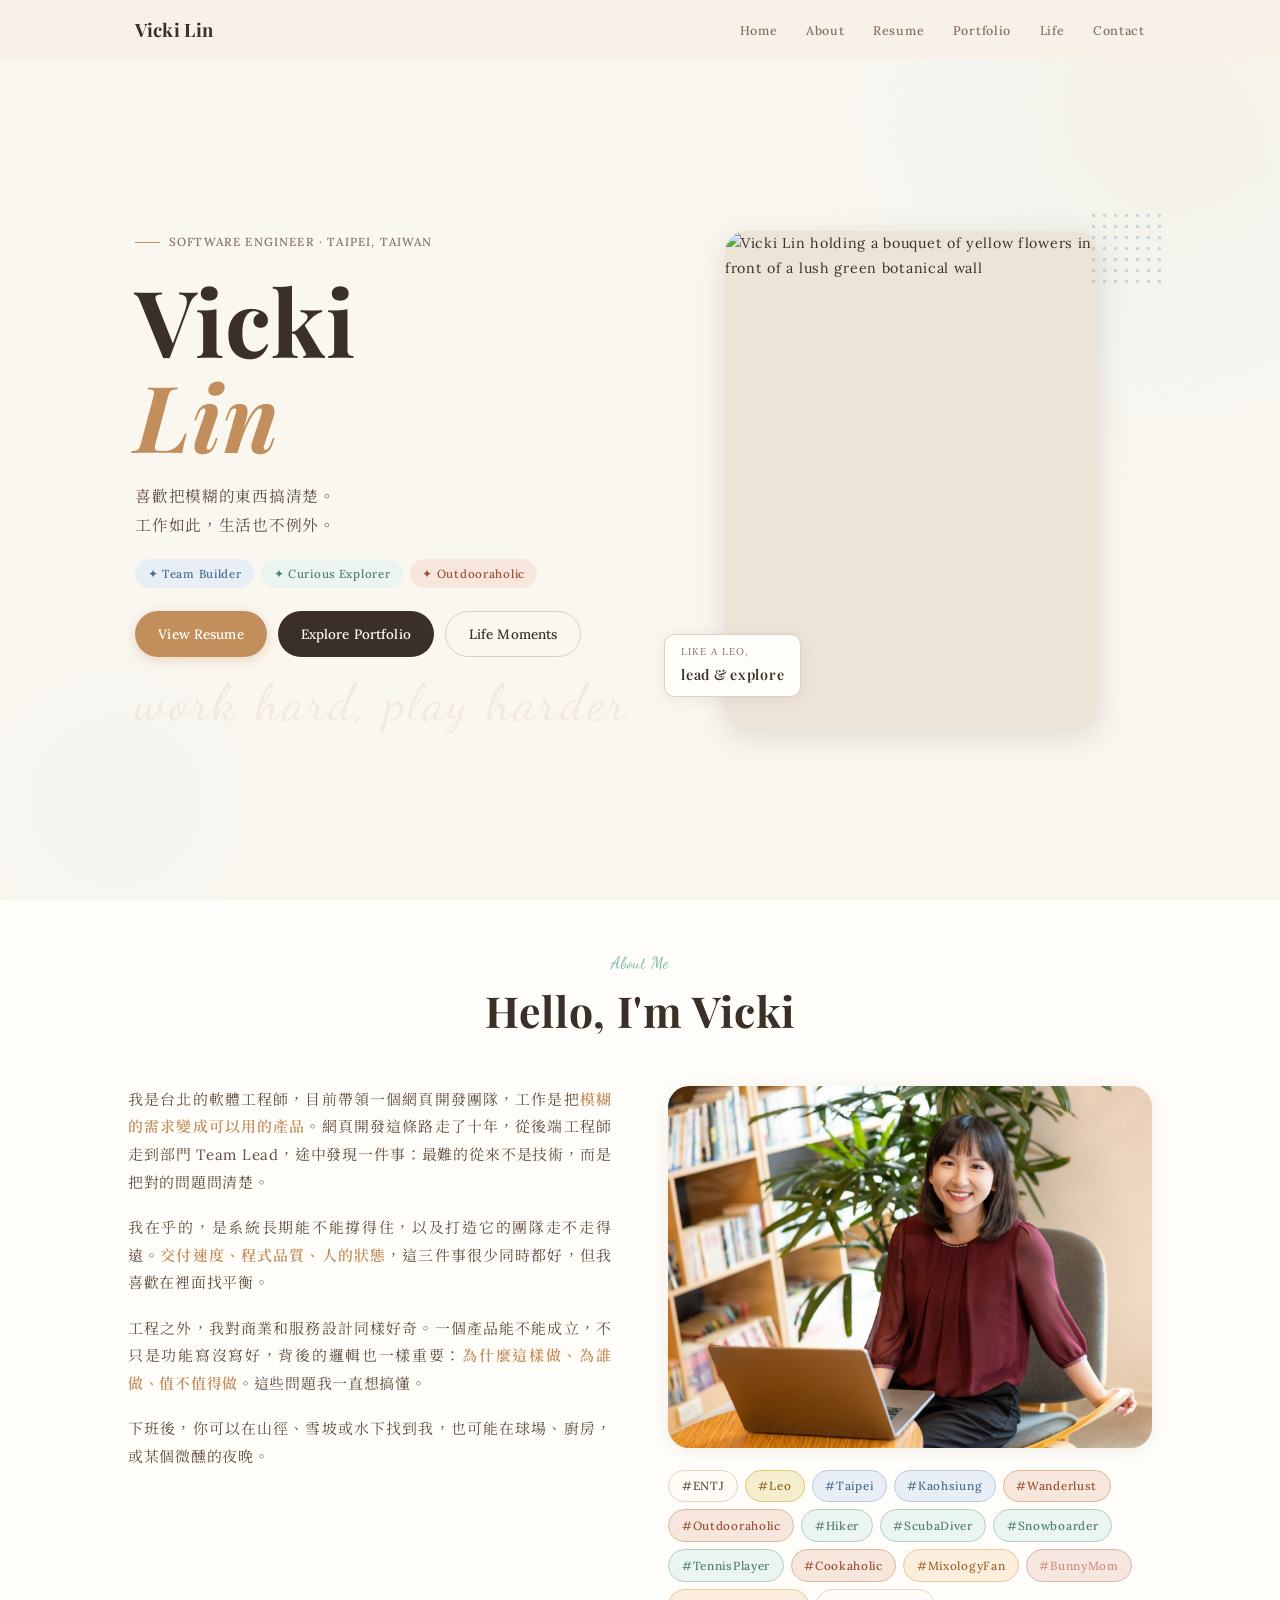
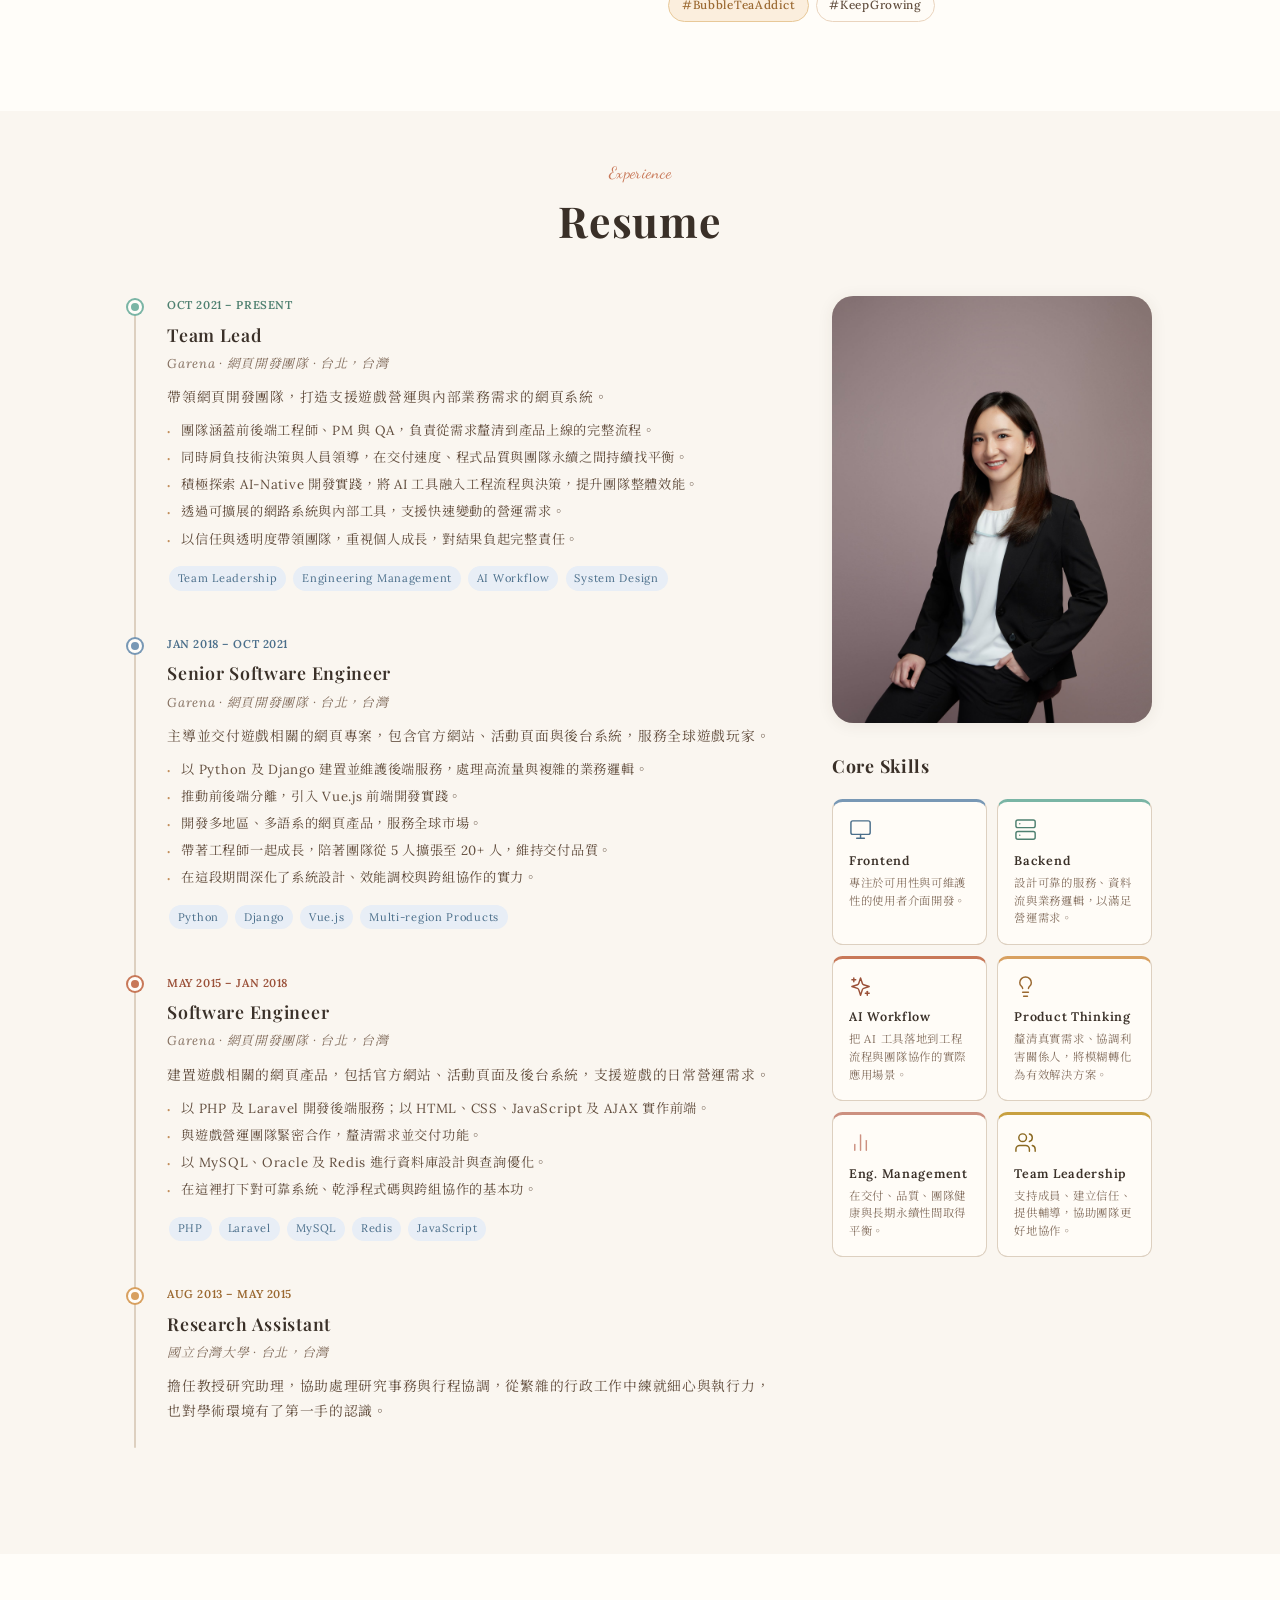
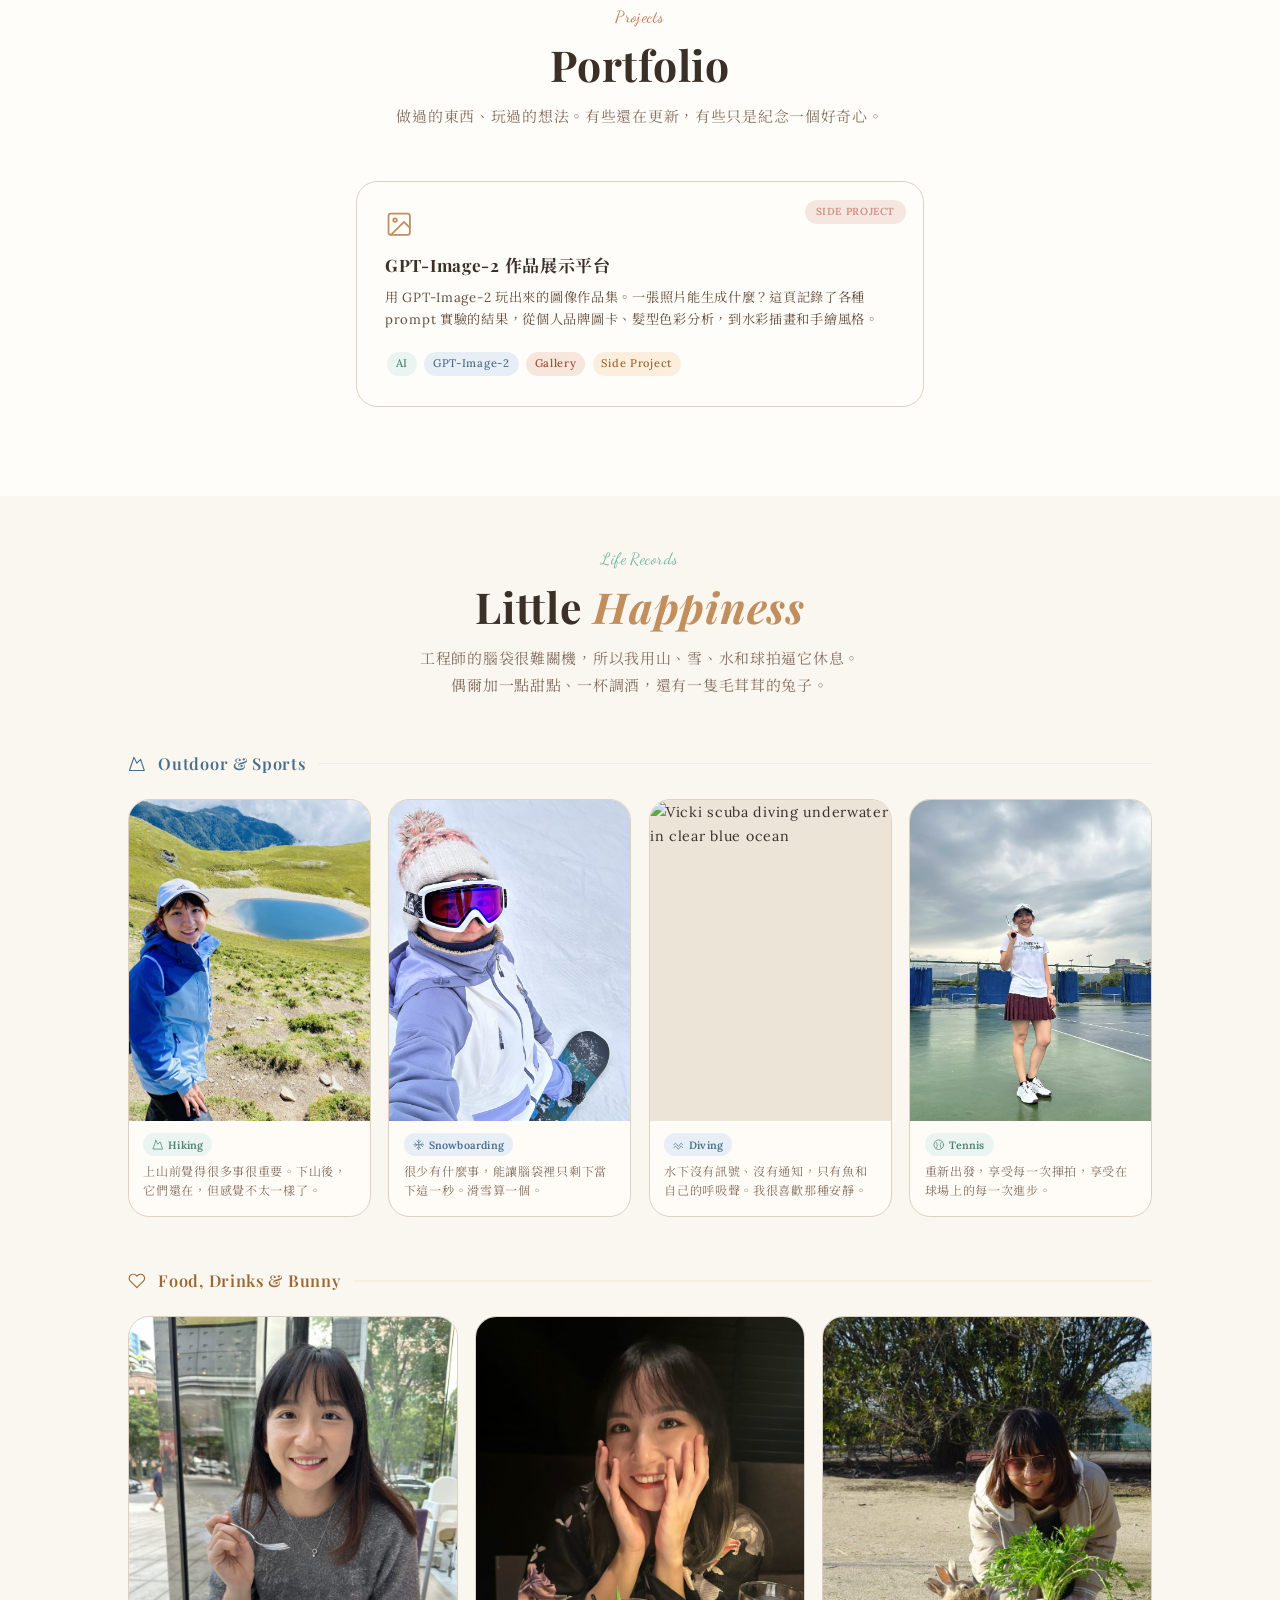
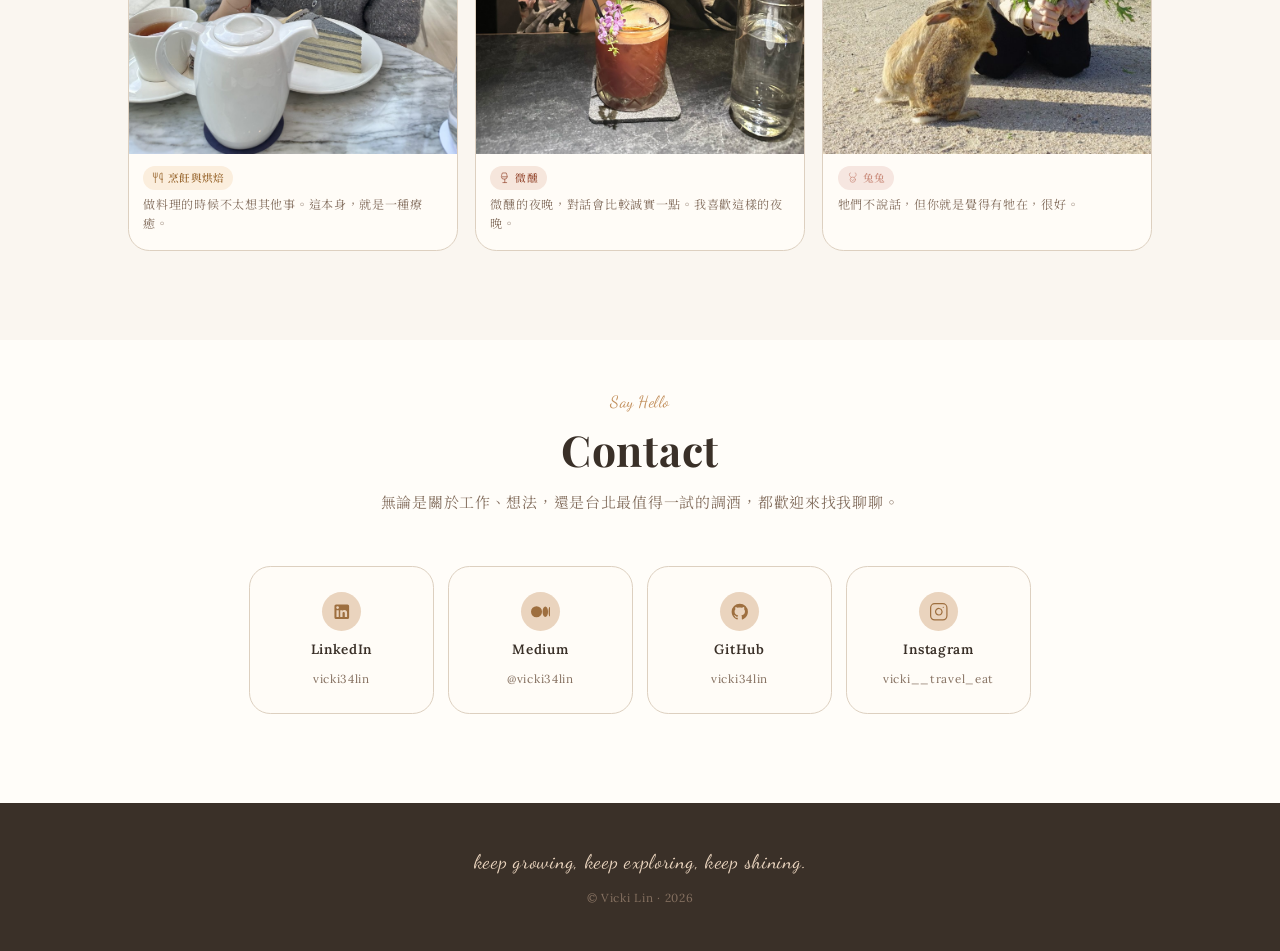
==== commit 17afa9aa: "feat(life): add life subsection pages and site-wide polish Life pages (hiking, diving, baking, tenni" ====
--- a/index.html
+++ b/index.html
@@ -942,7 +942,7 @@
       <div class="container">
         <!-- Edit quote and name below -->
         <p class="footer__quote">keep growing, keep exploring, keep shining.</p>
-        <p class="footer__copy">© 2026 Vicki Lin. All rights reserved.<span id="year"></span></p>
+        <p class="footer__copy">© Vicki Lin · <span id="year"></span></p>
       </div>
     </footer>
 
--- a/assets/css/styles.css
+++ b/assets/css/styles.css
@@ -1299,6 +1299,7 @@
   padding: 1.75rem 2rem;
   flex: 1 1 0;
   min-width: 9rem;
+  max-width: 13rem;
   background-color: var(--cream);
   border: 1.5px solid var(--border);
   border-radius: var(--radius-lg);
@@ -1403,6 +1404,33 @@
 
 
 /* ============================================================
+   RESPONSIVE — Tablet (≤ 1024px)
+   ============================================================ */
+@media (max-width: 1024px) {
+  :root {
+    --section-pad-top:    2.75rem;
+    --section-pad-bottom: 5rem;
+  }
+
+  .resume__grid {
+    grid-template-columns: 1fr;
+    gap: 3.5rem;
+  }
+
+  /* Move skills below timeline and lay out in two columns */
+  .resume__skills {
+    display: grid;
+    grid-template-columns: 1fr 1fr;
+    gap: 2.5rem;
+    align-items: start;
+  }
+
+  /* Life: outdoor drops to 2-col on tablet */
+  .life__grid--4 { grid-template-columns: repeat(2, 1fr); }
+}
+
+
+/* ============================================================
    RESPONSIVE — Mobile (≤ 768px)
    ============================================================ */
 @media (max-width: 768px) {
@@ -1411,17 +1439,6 @@
   :root {
     --section-pad-top:    2rem;
     --section-pad-bottom: 4rem;
-  }
-
-  /* Hero: first screen flush under fixed nav (no vertical centering gap) */
-  .hero {
-    align-items: flex-start;
-  }
-
-  /* Resume: stack timeline and sidebar */
-  .resume__grid {
-    grid-template-columns: 1fr;
-    gap: 3.5rem;
   }
 
   /* Nav: show burger, slide-down links */
@@ -1461,53 +1478,30 @@
   .hero__inner {
     grid-template-columns: 1fr;
     text-align: center;
-    gap: 0;
-    padding: 0 0 4rem;
+    gap: 2.5rem;
+    padding: 2.5rem 1.25rem 4rem;
   }
 
-  .hero__content {
-    align-items: center;
-    padding: 0 1.25rem;
-    margin-top: -3rem;
-    position: relative;
-    z-index: 2;
+  .hero__content { align-items: center; }
+
+  .hero__tag { justify-content: center; }
+
+  .hero__intro { text-align: center; }
+
+  .hero__image-wrap { order: -1; }
+
+  .hero__image-frame {
+    width: min(17.5rem, 80vw);
   }
 
-  .hero__tag { justify-content: center; }
-
-  .hero__intro { text-align: center; }
-
-  .hero__photo { object-position: 0 60%; }
-
-  /* Full-bleed landscape photo with bottom fade */
-  .hero__image-wrap {
-    order: -1;
-    width: 100%;
-    justify-content: flex-start;
-  }
-
-  .hero__image-frame {
-    width: 100%;
-    aspect-ratio: 4 / 3;
-    border-radius: 0;
-    box-shadow: none;
-    -webkit-mask-image: linear-gradient(to bottom, black 60%, transparent 100%);
-    mask-image: linear-gradient(to bottom, black 60%, transparent 100%);
-  }
-
-  .hero__editorial-tag { display: none; }
+  .hero__editorial-tag { left: 0.25rem; }
   .hero__dot-decor     { display: none; }
 
   /* About: stack */
   .about__grid { grid-template-columns: 1fr; gap: 2.5rem; }
 
   /* Resume skills: stack */
-  .resume__skills {
-    display: grid;
-    grid-template-columns: 1fr;
-    gap: 2.5rem;
-    align-items: start;
-  }
+  .resume__skills { grid-template-columns: 1fr; }
 
   /* Portfolio: single column */
   .portfolio__grid { grid-template-columns: 1fr; }
@@ -1519,18 +1513,14 @@
   /* Franchise card */
   .franchise__card { padding: 3rem 1.75rem; }
 
-  /* Contact: 2-column grid */
-  .contact__links {
-    display: grid;
-    grid-template-columns: 1fr 1fr;
-    max-width: 32rem;
-    margin: 0 auto;
-  }
+  /* Contact: stacked rows */
+  .contact__links { flex-direction: column; align-items: stretch; }
 
   .contact-link {
-    min-width: 0;
-    flex-direction: column;
-    padding: 1.25rem 1rem;
+    flex-direction: row;
+    min-width: auto;
+    text-align: left;
+    padding: 1.125rem 1.375rem;
   }
 }
 
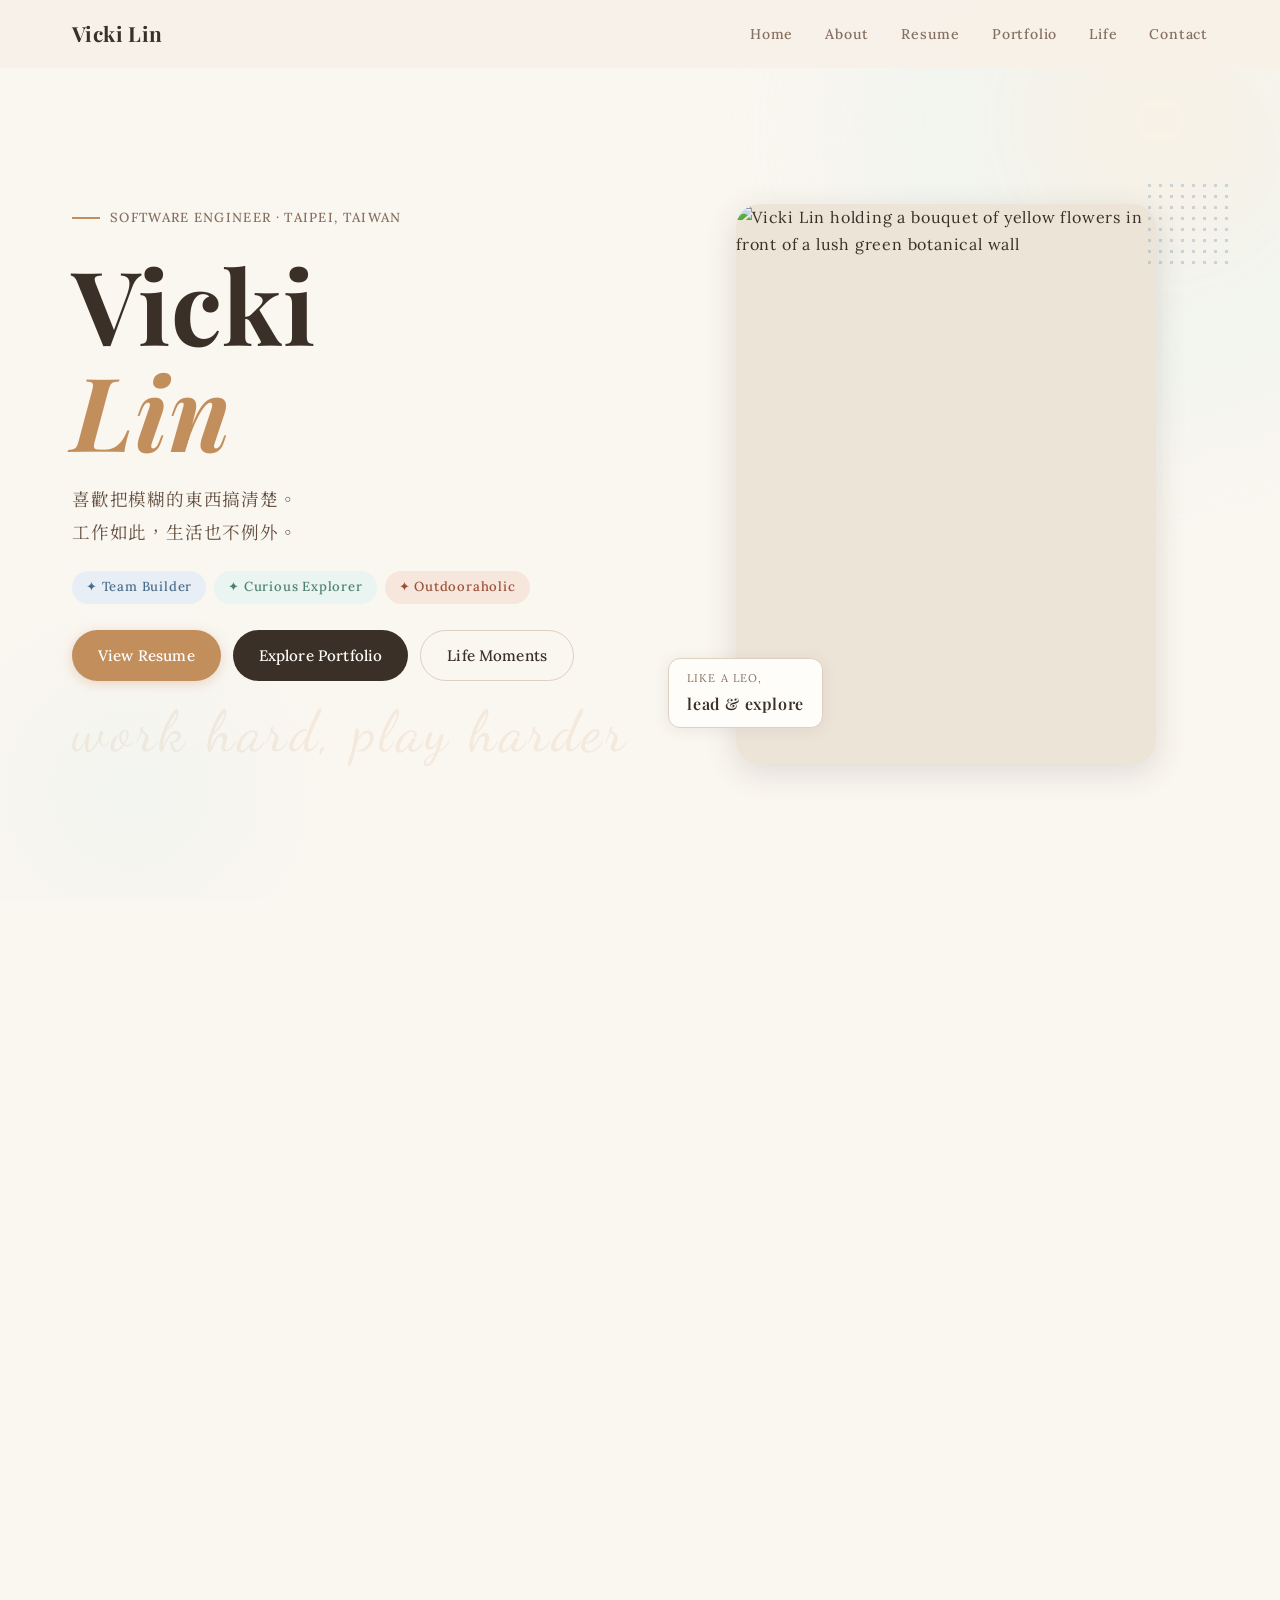
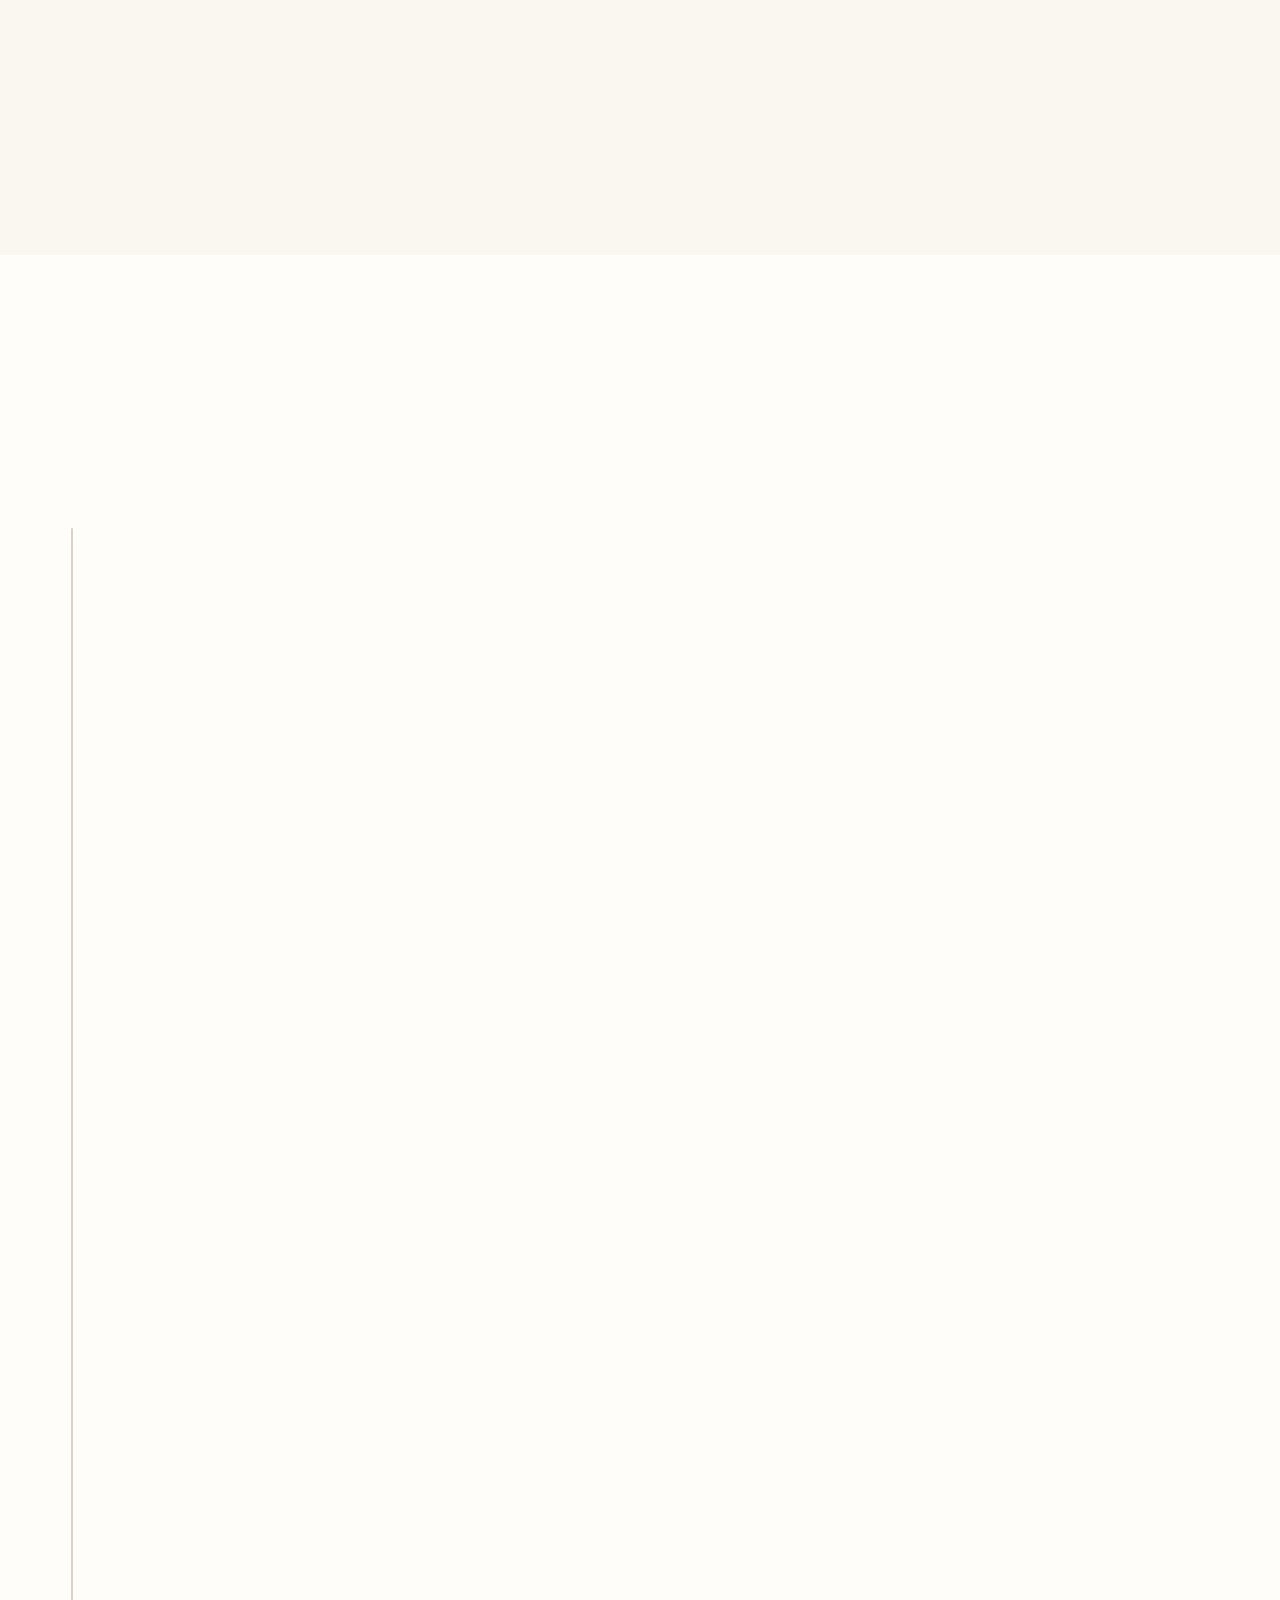
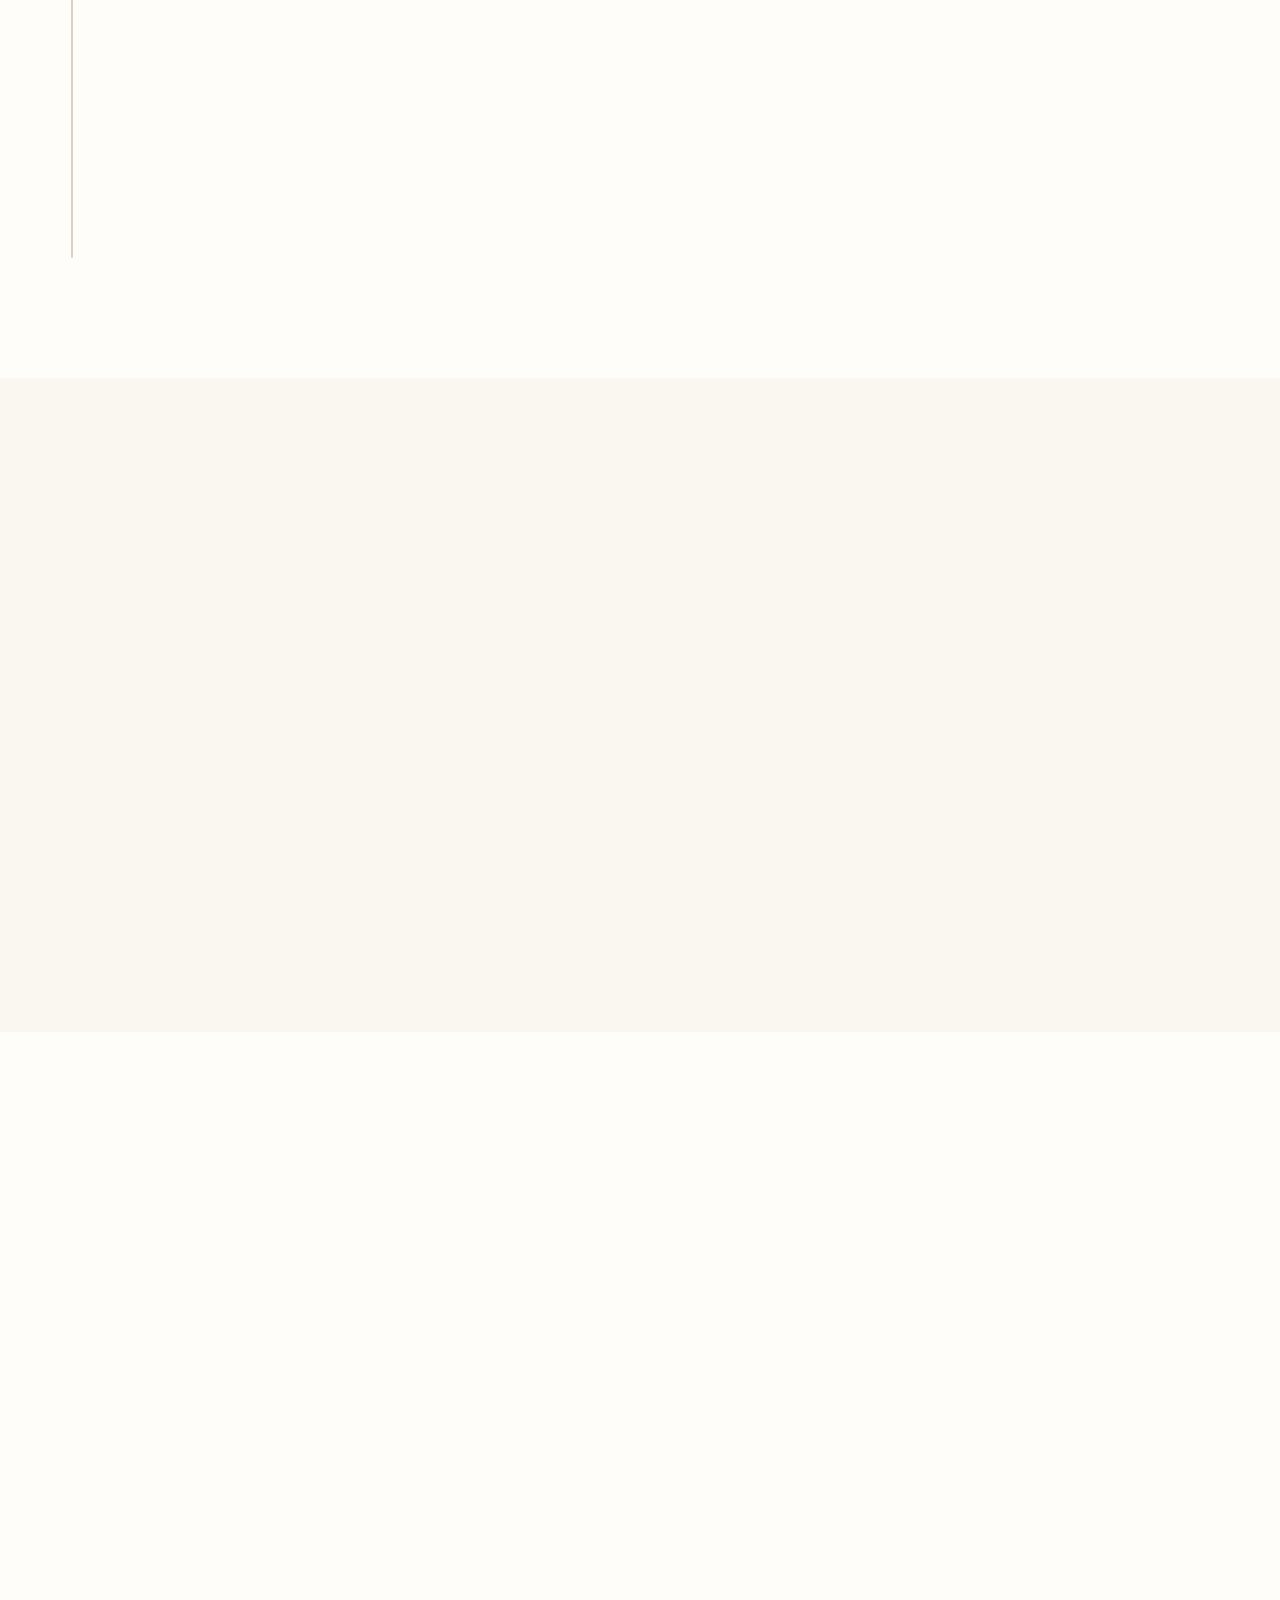
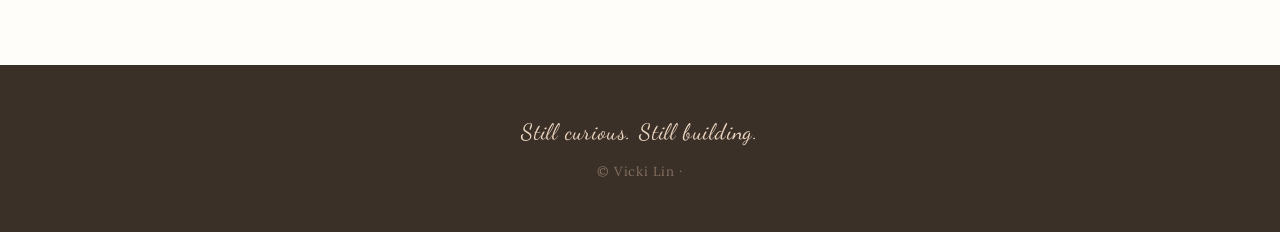
==== commit ec483d88: "feat(site): refine portfolio copy and Image2Demo presentation Homepage and resume copy updates; Imag" ====
--- a/index.html
+++ b/index.html
@@ -1,951 +1,614 @@
-<!doctype html>
+<!DOCTYPE html>
 <html lang="en">
-  <head>
-    <meta charset="UTF-8" />
-    <meta name="viewport" content="width=device-width, initial-scale=1.0" />
-    <meta
-      name="description"
-      content="Vicki Lin – Software Engineer and Team Lead based in Taipei, Taiwan. Building reliable web products, thoughtful workflows, and little moments of joy through technology."
-    />
-    <title>Vicki Lin · Software Engineer</title>
-    <link rel="shortcut icon" type="image/x-icon" href="favicon.ico" />
-    <link rel="icon" type="image/svg+xml" href="favicon.svg" />
-
-    <!-- Google Fonts -->
-    <link rel="preconnect" href="https://fonts.googleapis.com" />
-    <link rel="preconnect" href="https://fonts.gstatic.com" crossorigin />
-    <link
-      href="https://fonts.googleapis.com/css2?family=Playfair+Display:ital,wght@0,400;0,600;0,700;1,400;1,600&family=Noto+Serif+TC:wght@400;500;600;700&family=Lora:ital,wght@0,400;0,500;0,600;1,400&family=Inter:wght@300;400;500;600&family=Dancing+Script:wght@400;600&display=swap"
-      rel="stylesheet"
-    />
-
-    <link rel="stylesheet" href="assets/css/styles.css" />
-  </head>
-  <body>
-    <!-- =====================================================
+<head>
+  <meta charset="UTF-8">
+  <meta name="viewport" content="width=device-width, initial-scale=1.0">
+  <meta name="description" content="Vicki Lin – Software Engineer and Team Lead based in Taipei, Taiwan. Building reliable web products, thoughtful workflows, and little moments of joy through technology.">
+  <title>Vicki Lin · Software Engineer</title>
+  <link rel="shortcut icon" type="image/x-icon" href="favicon.ico">
+
+  <!-- Google Fonts -->
+  <link rel="preconnect" href="https://fonts.googleapis.com">
+  <link rel="preconnect" href="https://fonts.gstatic.com" crossorigin>
+  <link href="https://fonts.googleapis.com/css2?family=Playfair+Display:ital,wght@0,400;0,600;0,700;1,400;1,600&family=Noto+Serif+TC:wght@400;500;600;700&family=Lora:ital,wght@0,400;0,500;0,600;1,400&family=Inter:wght@300;400;500;600&family=Dancing+Script:wght@400;600&display=swap" rel="stylesheet">
+
+  <link rel="stylesheet" href="styles.css">
+</head>
+<body>
+
+  <!-- =====================================================
        NAVIGATION
        ===================================================== -->
-    <nav class="nav" id="nav" role="navigation" aria-label="Main navigation">
-      <div class="nav__inner">
-        <a href="#home" class="nav__logo" aria-label="Vicki Lin – home">Vicki Lin</a>
-
-        <!-- Hamburger (mobile) -->
-        <button
-          class="nav__burger"
-          id="navBurger"
-          aria-label="Toggle navigation menu"
-          aria-expanded="false"
-          aria-controls="navLinks"
-        >
-          <span aria-hidden="true"></span>
-          <span aria-hidden="true"></span>
-          <span aria-hidden="true"></span>
-        </button>
-
-        <!-- Nav links -->
-        <ul class="nav__links" id="navLinks" role="list">
-          <li><a href="#home" class="nav__link">Home</a></li>
-          <li><a href="#about" class="nav__link">About</a></li>
-          <li><a href="#resume" class="nav__link">Resume</a></li>
-          <li><a href="#portfolio" class="nav__link">Portfolio</a></li>
-          <li><a href="#life" class="nav__link">Life</a></li>
-          <li style="display: none">
-            <a href="#franchise" class="nav__link">Franchise Journey</a>
-          </li>
-          <li><a href="#contact" class="nav__link">Contact</a></li>
-        </ul>
-      </div>
-    </nav>
-
-    <!-- =====================================================
-       HERO · Homepage
-       ===================================================== -->
-    <section id="home" class="hero" aria-label="Introduction">
-      <div class="hero__inner">
-        <!-- Left: text content -->
-        <div class="hero__content">
-          <span class="hero__tag">Software Engineer · Taipei, Taiwan</span>
-
-          <!-- Edit name display below -->
-          <h1 class="hero__name">Vicki <br /><em>Lin</em></h1>
-
-          <!-- Edit tagline below -->
-          <p class="hero__intro">
-            喜歡把模糊的東西搞清楚。<br />
-            工作如此，生活也不例外。
+  <nav class="nav" id="nav" role="navigation" aria-label="Main navigation">
+    <div class="nav__inner">
+      <a href="#home" class="nav__logo" aria-label="Vicki Lin – home">Vicki Lin</a>
+
+      <!-- Hamburger (mobile) -->
+      <button class="nav__burger" id="navBurger" aria-label="Toggle navigation menu" aria-expanded="false" aria-controls="navLinks">
+        <span aria-hidden="true"></span>
+        <span aria-hidden="true"></span>
+        <span aria-hidden="true"></span>
+      </button>
+
+      <!-- Nav links -->
+      <ul class="nav__links" id="navLinks" role="list">
+        <li><a href="#home"      class="nav__link">Home</a></li>
+        <li><a href="#about"     class="nav__link">About</a></li>
+        <li><a href="#resume"    class="nav__link">Resume</a></li>
+        <li><a href="#portfolio" class="nav__link">Portfolio</a></li>
+        <li><a href="#life"      class="nav__link">Life</a></li>
+        <li style="display:none"><a href="#franchise" class="nav__link">Franchise Journey</a></li>
+        <li><a href="#contact"   class="nav__link">Contact</a></li>
+      </ul>
+    </div>
+  </nav>
+
+
+  <!-- =====================================================
+       HERO — Homepage
+       ===================================================== -->
+  <section id="home" class="hero" aria-label="Introduction">
+    <div class="hero__inner">
+
+      <!-- Left: text content -->
+      <div class="hero__content">
+        <span class="hero__tag">Software Engineer · Taipei, Taiwan</span>
+
+        <!-- Edit name display below -->
+        <h1 class="hero__name">
+          Vicki <br><em>Lin</em>
+        </h1>
+
+        <!-- Edit tagline below -->
+        <p class="hero__intro">
+          喜歡把模糊的東西搞清楚。<br>
+          工作如此，生活也不例外。
+        </p>
+
+        <!-- Edit personality badges below -->
+        <div class="hero__badges" aria-label="Highlights">
+          <span class="badge">✦ Team Builder</span>
+          <span class="badge">✦ Curious Explorer</span>
+          <span class="badge">✦ Outdooraholic</span>
+        </div>
+
+        <!-- CTA buttons -->
+        <div class="hero__ctas">
+          <a href="#resume"    class="btn btn--primary">View Resume</a>
+          <a href="#portfolio" class="btn btn--secondary">Explore Portfolio</a>
+          <a href="#life"      class="btn btn--ghost">Life Moments</a>
+        </div>
+
+        <span class="hero__accent-text" aria-hidden="true">work hard, play harder</span>
+      </div>
+
+      <!-- Right: portrait + editorial decorations -->
+      <div class="hero__image-wrap">
+        <!-- hero-flower.jpg: outdoor photo holding flowers, bright and warm -->
+        <div class="hero__image-frame">
+          <img
+            src="assets/images/hero-flower.jpg"
+            alt="Vicki Lin holding a bouquet of yellow flowers in front of a lush green botanical wall"
+            class="hero__photo"
+            loading="eager"
+          >
+        </div>
+        <!-- Editorial floating label -->
+        <div class="hero__editorial-tag" aria-hidden="true">
+          <span class="hero__editorial-label">Like a Leo,</span>
+          <span class="hero__editorial-city">lead &amp; explore</span>
+        </div>
+        <!-- Decorative dot grid -->
+        <div class="hero__dot-decor" aria-hidden="true"></div>
+      </div>
+
+    </div>
+  </section>
+
+
+  <!-- =====================================================
+       ABOUT
+       ===================================================== -->
+  <section id="about" class="about section">
+    <div class="container">
+
+      <header class="section-header reveal">
+        <span class="section-eyebrow">About Me</span>
+        <h2 class="section-title">Hello, I'm Vicki</h2>
+      </header>
+
+      <div class="about__grid">
+
+        <!-- Left: story text -->
+        <div class="about__story reveal">
+          <!-- Edit personal bio paragraphs below -->
+          <p>
+            我是台北的軟體工程師，目前帶領一個網頁開發團隊，工作是把<strong>模糊的需求變成可以用的產品</strong>。網頁開發這條路走了十年，從後端工程師走到部門 Team Lead，途中發現一件事：最難的從來不是技術，而是把對的問題問清楚。
           </p>
-
-          <!-- Edit personality badges below -->
-          <div class="hero__badges" aria-label="Highlights">
-            <span class="badge">✦ Team Builder</span>
-            <span class="badge">✦ Curious Explorer</span>
-            <span class="badge">✦ Outdooraholic</span>
-          </div>
-
-          <!-- CTA buttons -->
-          <div class="hero__ctas">
-            <a href="#resume" class="btn btn--primary">View Resume</a>
-            <a href="#portfolio" class="btn btn--secondary">Explore Portfolio</a>
-            <a href="#life" class="btn btn--ghost">Life Moments</a>
-          </div>
-
-          <span class="hero__accent-text" aria-hidden="true">work hard, play harder</span>
-        </div>
-
-        <!-- Right: portrait + editorial decorations -->
-        <div class="hero__image-wrap">
-          <!-- hero-flower.jpg: outdoor photo holding flowers, bright and warm -->
-          <div class="hero__image-frame">
+          <p>
+            我在乎的，是系統長期能不能撐得住，以及打造它的團隊走不走得遠。<strong>交付速度、程式品質、人的狀態</strong>，這三件事很少同時都好，但我喜歡在裡面找平衡。
+          </p>
+          <p>
+            工程之外，我對商業和服務設計同樣好奇。一個產品能不能成立，不只是功能寫沒寫好，背後的邏輯也一樣重要：<strong>為什麼這樣做、為誰做、值不值得做</strong>。這些問題我一直想搞懂。
+          </p>
+          <p>
+            下班後，你可以在山徑、雪坡或水下找到我，也可能在球場、廚房，或某個微醺的夜晚。
+          </p>
+        </div>
+
+        <!-- Right: photo + personality badges -->
+        <div class="about__sidebar reveal">
+          <div class="about__photo-wrap">
             <img
-              src="assets/images/hero-flower.jpg"
-              alt="Vicki Lin holding a bouquet of yellow flowers in front of a lush green botanical wall"
-              class="hero__photo"
-              loading="eager"
-            />
-          </div>
-          <!-- Editorial floating label -->
-          <div class="hero__editorial-tag" aria-hidden="true">
-            <span class="hero__editorial-label">Like a Leo,</span>
-            <span class="hero__editorial-city">lead &amp; explore</span>
-          </div>
-          <!-- Decorative dot grid -->
-          <div class="hero__dot-decor" aria-hidden="true"></div>
-        </div>
-      </div>
-    </section>
-
-    <!-- =====================================================
-       ABOUT
-       ===================================================== -->
-    <section id="about" class="about section section--alt">
-      <div class="container">
-        <header class="section-header reveal">
-          <span class="section-eyebrow">About Me</span>
-          <h2 class="section-title">Hello, I'm Vicki</h2>
-        </header>
-
-        <div class="about__grid">
-          <!-- Left: story text -->
-          <div class="about__story reveal">
-            <!-- Edit personal bio paragraphs below -->
-            <p>
-              我是台北的軟體工程師，目前帶領一個網頁開發團隊，工作是把<strong>模糊的需求變成可以用的產品</strong>。網頁開發這條路走了十年，從後端工程師走到部門
-              Team Lead，途中發現一件事：最難的從來不是技術，而是把對的問題問清楚。
-            </p>
-            <p>
-              我在乎的，是系統長期能不能撐得住，以及打造它的團隊走不走得遠。<strong>交付速度、程式品質、人的狀態</strong>，這三件事很少同時都好，但我喜歡在裡面找平衡。
-            </p>
-            <p>
-              工程之外，我對商業和服務設計同樣好奇。一個產品能不能成立，不只是功能寫沒寫好，背後的邏輯也一樣重要：<strong>為什麼這樣做、為誰做、值不值得做</strong>。這些問題我一直想搞懂。
-            </p>
-            <p>下班後，你可以在山徑、雪坡或水下找到我，也可能在球場、廚房，或某個微醺的夜晚。</p>
-          </div>
-
-          <!-- Right: photo + personality badges -->
-          <div class="about__sidebar reveal">
-            <div class="about__photo-wrap">
-              <img
-                src="assets/images/portrait-about.jpg"
-                alt="Vicki Lin, Software Engineer and Team Lead, at the office"
-                class="about__photo"
-                loading="lazy"
-              />
-            </div>
-
-            <div class="about__badges">
-              <!-- Edit personality tags freely -->
-              <div class="about__badge-grid">
-                <span class="personality-badge">#ENTJ</span>
-                <span class="personality-badge personality-badge--butter">#Leo</span>
-                <span class="personality-badge personality-badge--sky">#Taipei</span>
-                <span class="personality-badge personality-badge--sky">#Kaohsiung</span>
-                <span class="personality-badge personality-badge--lavender">#Wanderlust</span>
-                <span class="personality-badge personality-badge--lavender">#Outdooraholic</span>
-                <span class="personality-badge personality-badge--mint">#Hiker</span>
-                <span class="personality-badge personality-badge--mint">#ScubaDiver</span>
-                <span class="personality-badge personality-badge--mint">#Snowboarder</span>
-                <span class="personality-badge personality-badge--mint">#TennisPlayer</span>
-                <span class="personality-badge personality-badge--lavender">#Cookaholic</span>
-                <span class="personality-badge personality-badge--peach">#MixologyFan</span>
-                <span class="personality-badge personality-badge--rose">#BunnyMom</span>
-                <span class="personality-badge personality-badge--peach">#BubbleTeaAddict</span>
-                <span class="personality-badge">#KeepGrowing</span>
-              </div>
-            </div>
-          </div>
-        </div>
-      </div>
-    </section>
-
-    <!-- =====================================================
+              src="assets/images/portrait-about.jpg"
+              alt="Vicki Lin, Software Engineer and Team Lead, at the office"
+              class="about__photo"
+              loading="lazy"
+            >
+          </div>
+
+          <div class="about__badges">
+            <!-- Edit personality tags freely -->
+            <div class="about__badge-grid">
+              <span class="personality-badge">#ENTJ</span>
+              <span class="personality-badge personality-badge--butter">#Leo</span>
+              <span class="personality-badge">#Taipei</span>
+              <span class="personality-badge personality-badge--mint">#Outdooraholic</span>
+              <span class="personality-badge personality-badge--sky">#OpenWaterDiver</span>
+              <span class="personality-badge personality-badge--sky">#Snowboarder</span>
+              <span class="personality-badge personality-badge--sky">#TennisPlayer</span>
+              <span class="personality-badge personality-badge--peach">#DessertHunter</span>
+              <span class="personality-badge personality-badge--lavender">#CocktailLover</span>
+              <span class="personality-badge personality-badge--rose">#BunnyMom</span>
+              <span class="personality-badge">#KeepGrowing</span>
+            </div>
+          </div>
+        </div>
+
+      </div>
+    </div>
+  </section>
+
+
+  <!-- =====================================================
        RESUME
        ===================================================== -->
-    <section id="resume" class="resume section">
-      <div class="container">
-        <header class="section-header reveal">
-          <span class="section-eyebrow">Experience</span>
-          <h2 class="section-title">Resume</h2>
-        </header>
-
-        <div class="resume__grid">
-          <!-- Left column: timeline -->
-          <div class="resume__timeline">
-            <!-- ── Role 1 ── -->
-            <div class="timeline-item reveal">
-              <div class="timeline-dot" aria-hidden="true"></div>
-              <div class="timeline-content">
-                <span class="timeline-date">Oct 2021 – Present</span>
-                <h3 class="timeline-role">Team Lead</h3>
-                <span class="timeline-company">Garena · 網頁開發團隊 · 台北，台灣</span>
-                <p class="timeline-summary">
-                  帶領網頁開發團隊，打造支援遊戲營運與內部業務需求的網頁系統。
-                </p>
-                <ul class="timeline-bullets">
-                  <li>團隊涵蓋前後端工程師、PM 與 QA，負責從需求釐清到產品上線的完整流程。</li>
-                  <li>
-                    同時肩負技術決策與人員領導，在交付速度、程式品質與團隊永續之間持續找平衡。
-                  </li>
-                  <li>
-                    積極探索 AI-Native 開發實踐，將 AI 工具融入工程流程與決策，提升團隊整體效能。
-                  </li>
-                  <li>透過可擴展的網路系統與內部工具，支援快速變動的營運需求。</li>
-                  <li>以信任與透明度帶領團隊，重視個人成長，對結果負起完整責任。</li>
-                </ul>
-                <div class="timeline-tags">
-                  <span class="tech-tag">Team Leadership</span>
-                  <span class="tech-tag">Engineering Management</span>
-                  <span class="tech-tag">AI Workflow</span>
-                  <span class="tech-tag">System Design</span>
-                </div>
-              </div>
-            </div>
-
-            <!-- ── Role 2 ── -->
-            <div class="timeline-item reveal">
-              <div class="timeline-dot" aria-hidden="true"></div>
-              <div class="timeline-content">
-                <span class="timeline-date">Jan 2018 – Oct 2021</span>
-                <h3 class="timeline-role">Senior Software Engineer</h3>
-                <span class="timeline-company">Garena · 網頁開發團隊 · 台北，台灣</span>
-                <p class="timeline-summary">
-                  主導並交付遊戲相關的網頁專案，包含官方網站、活動頁面與後台系統，服務全球遊戲玩家。
-                </p>
-                <ul class="timeline-bullets">
-                  <li>以 Python 及 Django 建置並維護後端服務，處理高流量與複雜的業務邏輯。</li>
-                  <li>推動前後端分離，引入 Vue.js 前端開發實踐。</li>
-                  <li>開發多地區、多語系的網頁產品，服務全球市場。</li>
-                  <li>帶著工程師一起成長，陪著團隊從 5 人擴張至 20+ 人，維持交付品質。</li>
-                  <li>在這段期間深化了系統設計、效能調校與跨組協作的實力。</li>
-                </ul>
-                <div class="timeline-tags">
-                  <span class="tech-tag">Python</span>
-                  <span class="tech-tag">Django</span>
-                  <span class="tech-tag">Vue.js</span>
-                  <span class="tech-tag">Multi-region Products</span>
-                </div>
-              </div>
-            </div>
-
-            <!-- ── Role 3 ── -->
-            <div class="timeline-item reveal">
-              <div class="timeline-dot" aria-hidden="true"></div>
-              <div class="timeline-content">
-                <span class="timeline-date">May 2015 – Jan 2018</span>
-                <h3 class="timeline-role">Software Engineer</h3>
-                <span class="timeline-company">Garena · 網頁開發團隊 · 台北，台灣</span>
-                <p class="timeline-summary">
-                  建置遊戲相關的網頁產品，包括官方網站、活動頁面及後台系統，支援遊戲的日常營運需求。
-                </p>
-                <ul class="timeline-bullets">
-                  <li>
-                    以 PHP 及 Laravel 開發後端服務；以 HTML、CSS、JavaScript 及 AJAX 實作前端。
-                  </li>
-                  <li>與遊戲營運團隊緊密合作，釐清需求並交付功能。</li>
-                  <li>以 MySQL、Oracle 及 Redis 進行資料庫設計與查詢優化。</li>
-                  <li>在這裡打下對可靠系統、乾淨程式碼與跨組協作的基本功。</li>
-                </ul>
-                <div class="timeline-tags">
-                  <span class="tech-tag">PHP</span>
-                  <span class="tech-tag">Laravel</span>
-                  <span class="tech-tag">MySQL</span>
-                  <span class="tech-tag">Redis</span>
-                  <span class="tech-tag">JavaScript</span>
-                </div>
-              </div>
-            </div>
-
-            <!-- ── Role 4 ── -->
-            <div class="timeline-item reveal">
-              <div class="timeline-dot" aria-hidden="true"></div>
-              <div class="timeline-content">
-                <span class="timeline-date">Aug 2013 – May 2015</span>
-                <h3 class="timeline-role">Research Assistant</h3>
-                <span class="timeline-company">國立台灣大學 · 台北，台灣</span>
-                <p class="timeline-summary">
-                  擔任教授研究助理，協助處理研究事務與行程協調，從繁雜的行政工作中練就細心與執行力，也對學術環境有了第一手的認識。
-                </p>
-              </div>
-            </div>
-          </div>
-          <!-- /resume__timeline -->
-
-          <!-- Right column: photo + skill cards -->
-          <div class="resume__skills">
-            <!-- portrait-professional.jpg: black suit headshot for professional section -->
-            <div class="resume__photo-wrap reveal">
-              <img
-                src="assets/images/portrait-professional.jpg"
-                alt="Vicki Lin – professional headshot"
-                class="resume__photo"
-                loading="lazy"
-              />
-            </div>
-
-            <div class="reveal">
-              <h3 class="skills-title">Core Skills</h3>
-              <!-- Edit skill cards below -->
-              <div class="skills-cards">
-                <div class="skill-card">
-                  <svg
-                    class="skill-card__svg"
-                    aria-hidden="true"
-                    viewBox="0 0 24 24"
-                    fill="none"
-                    stroke="currentColor"
-                    stroke-width="1.5"
-                    stroke-linecap="round"
-                    stroke-linejoin="round"
-                  >
-                    <rect x="2" y="3" width="20" height="14" rx="2" />
-                    <line x1="8" y1="21" x2="16" y2="21" />
-                    <line x1="12" y1="17" x2="12" y2="21" />
-                  </svg>
-                  <h4 class="skill-card__name">Frontend</h4>
-                  <p class="skill-card__desc">專注於可用性與可維護性的使用者介面開發。</p>
-                </div>
-                <div class="skill-card">
-                  <svg
-                    class="skill-card__svg"
-                    aria-hidden="true"
-                    viewBox="0 0 24 24"
-                    fill="none"
-                    stroke="currentColor"
-                    stroke-width="1.5"
-                    stroke-linecap="round"
-                    stroke-linejoin="round"
-                  >
-                    <rect x="2" y="2" width="20" height="8" rx="2" />
-                    <rect x="2" y="14" width="20" height="8" rx="2" />
-                    <line x1="6" y1="6" x2="6.01" y2="6" />
-                    <line x1="6" y1="18" x2="6.01" y2="18" />
-                  </svg>
-                  <h4 class="skill-card__name">Backend</h4>
-                  <p class="skill-card__desc">設計可靠的服務、資料流與業務邏輯，以滿足營運需求。</p>
-                </div>
-                <div class="skill-card">
-                  <svg
-                    class="skill-card__svg"
-                    aria-hidden="true"
-                    viewBox="0 0 24 24"
-                    fill="none"
-                    stroke="currentColor"
-                    stroke-width="1.5"
-                    stroke-linecap="round"
-                    stroke-linejoin="round"
-                  >
-                    <path
-                      d="m12 3-1.912 5.813a2 2 0 0 1-1.275 1.275L3 12l5.813 1.912a2 2 0 0 1 1.275 1.275L12 21l1.912-5.813a2 2 0 0 1 1.275-1.275L21 12l-5.813-1.912a2 2 0 0 1-1.275-1.275L12 3Z"
-                    />
-                    <path d="M5 3v4" />
-                    <path d="M19 17v4" />
-                    <path d="M3 5h4" />
-                    <path d="M17 19h4" />
-                  </svg>
-                  <h4 class="skill-card__name">AI Workflow</h4>
-                  <p class="skill-card__desc">把 AI 工具落地到工程流程與團隊協作的實際應用場景。</p>
-                </div>
-                <div class="skill-card">
-                  <svg
-                    class="skill-card__svg"
-                    aria-hidden="true"
-                    viewBox="0 0 24 24"
-                    fill="none"
-                    stroke="currentColor"
-                    stroke-width="1.5"
-                    stroke-linecap="round"
-                    stroke-linejoin="round"
-                  >
-                    <path
-                      d="M15 14c.2-1 .7-1.7 1.5-2.5 1-.9 1.5-2.2 1.5-3.5A6 6 0 0 0 6 8c0 1 .2 2.2 1.5 3.5.7.7 1.3 1.5 1.5 2.5"
-                    />
-                    <path d="M9 18h6" />
-                    <path d="M10 22h4" />
-                  </svg>
-                  <h4 class="skill-card__name">Product Thinking</h4>
-                  <p class="skill-card__desc">
-                    釐清真實需求、協調利害關係人，將模糊轉化為有效解決方案。
-                  </p>
-                </div>
-                <div class="skill-card">
-                  <svg
-                    class="skill-card__svg"
-                    aria-hidden="true"
-                    viewBox="0 0 24 24"
-                    fill="none"
-                    stroke="currentColor"
-                    stroke-width="1.5"
-                    stroke-linecap="round"
-                    stroke-linejoin="round"
-                  >
-                    <line x1="18" y1="20" x2="18" y2="10" />
-                    <line x1="12" y1="20" x2="12" y2="4" />
-                    <line x1="6" y1="20" x2="6" y2="14" />
-                  </svg>
-                  <h4 class="skill-card__name">Eng. Management</h4>
-                  <p class="skill-card__desc">在交付、品質、團隊健康與長期永續性間取得平衡。</p>
-                </div>
-                <div class="skill-card">
-                  <svg
-                    class="skill-card__svg"
-                    aria-hidden="true"
-                    viewBox="0 0 24 24"
-                    fill="none"
-                    stroke="currentColor"
-                    stroke-width="1.5"
-                    stroke-linecap="round"
-                    stroke-linejoin="round"
-                  >
-                    <path d="M16 21v-2a4 4 0 0 0-4-4H6a4 4 0 0 0-4 4v2" />
-                    <circle cx="9" cy="7" r="4" />
-                    <path d="M22 21v-2a4 4 0 0 0-3-3.87" />
-                    <path d="M16 3.13a4 4 0 0 1 0 7.75" />
-                  </svg>
-                  <h4 class="skill-card__name">Team Leadership</h4>
-                  <p class="skill-card__desc">支持成員、建立信任、提供輔導，協助團隊更好地協作。</p>
-                </div>
-              </div>
-            </div>
-          </div>
-          <!-- /resume__skills -->
-        </div>
-        <!-- /resume__grid -->
-      </div>
-    </section>
-
-    <!-- =====================================================
+  <section id="resume" class="resume section section--alt">
+    <div class="container">
+
+      <header class="section-header reveal">
+        <span class="section-eyebrow">Experience</span>
+        <h2 class="section-title">Resume</h2>
+      </header>
+
+      <div class="resume__grid">
+
+        <!-- Left column: timeline -->
+        <div class="resume__timeline">
+
+          <!-- ── Role 1 ── -->
+          <div class="timeline-item reveal">
+            <div class="timeline-dot" aria-hidden="true"></div>
+            <div class="timeline-content">
+              <span class="timeline-date">Oct 2021 – Present</span>
+              <h3 class="timeline-role">Team Lead</h3>
+              <span class="timeline-company">Garena · 網頁開發團隊 · 台北，台灣</span>
+              <p class="timeline-summary">
+                帶領網頁開發團隊，打造支援遊戲營運與內部業務需求的網頁系統。
+              </p>
+              <ul class="timeline-bullets">
+                <li>團隊涵蓋前後端工程師、PM 與 QA，負責從需求釐清到產品上線的完整流程。</li>
+                <li>同時肩負技術決策與人員領導，在交付速度、程式品質與團隊永續之間持續找平衡。</li>
+                <li>積極探索 AI-Native 開發實踐，將 AI 工具融入工程流程與決策，提升團隊整體效能。</li>
+                <li>透過可擴展的網路系統與內部工具，支援快速變動的營運需求。</li>
+                <li>以信任與透明度帶領團隊，重視個人成長，對結果負起完整責任。</li>
+              </ul>
+              <div class="timeline-tags">
+                <span class="tech-tag">Team Leadership</span>
+                <span class="tech-tag">Engineering Management</span>
+                <span class="tech-tag">AI Workflow</span>
+                <span class="tech-tag">System Design</span>
+              </div>
+            </div>
+          </div>
+
+          <!-- ── Role 2 ── -->
+          <div class="timeline-item reveal">
+            <div class="timeline-dot" aria-hidden="true"></div>
+            <div class="timeline-content">
+              <span class="timeline-date">Jan 2018 – Oct 2021</span>
+              <h3 class="timeline-role">Senior Software Engineer</h3>
+              <span class="timeline-company">Garena · 網頁開發團隊 · 台北，台灣</span>
+              <p class="timeline-summary">
+                主導並交付遊戲相關的網頁專案，包含官方網站、活動頁面與後台系統，服務全球遊戲玩家。
+              </p>
+              <ul class="timeline-bullets">
+                <li>以 Python 及 Django 建置並維護後端服務，處理高流量與複雜的業務邏輯。</li>
+                <li>推動前後端分離，引入 Vue.js 前端開發實踐。</li>
+                <li>開發多地區、多語系的網頁產品，服務全球市場。</li>
+                <li>帶著工程師一起成長，陪著團隊從 5 人擴張至 20+ 人，維持交付品質。</li>
+                <li>在這段期間深化了系統設計、效能調校與跨組協作的實力。</li>
+              </ul>
+              <div class="timeline-tags">
+                <span class="tech-tag">Python</span>
+                <span class="tech-tag">Django</span>
+                <span class="tech-tag">Vue.js</span>
+                <span class="tech-tag">Multi-region Products</span>
+              </div>
+            </div>
+          </div>
+
+          <!-- ── Role 3 ── -->
+          <div class="timeline-item reveal">
+            <div class="timeline-dot" aria-hidden="true"></div>
+            <div class="timeline-content">
+              <span class="timeline-date">May 2015 – Jan 2018</span>
+              <h3 class="timeline-role">Software Engineer</h3>
+              <span class="timeline-company">Garena · 網頁開發團隊 · 台北，台灣</span>
+              <p class="timeline-summary">
+                建置遊戲相關的網頁產品，包括官方網站、活動頁面及後台系統，支援遊戲的日常營運需求。
+              </p>
+              <ul class="timeline-bullets">
+                <li>以 PHP 及 Laravel 開發後端服務；以 HTML、CSS、JavaScript 及 AJAX 實作前端。</li>
+                <li>與遊戲營運團隊緊密合作，釐清需求並交付功能。</li>
+                <li>以 MySQL、Oracle 及 Redis 進行資料庫設計與查詢優化。</li>
+                <li>在這裡打下對可靠系統、乾淨程式碼與跨組協作的基本功。</li>
+              </ul>
+              <div class="timeline-tags">
+                <span class="tech-tag">PHP</span>
+                <span class="tech-tag">Laravel</span>
+                <span class="tech-tag">MySQL</span>
+                <span class="tech-tag">Redis</span>
+                <span class="tech-tag">JavaScript</span>
+              </div>
+            </div>
+          </div>
+
+          <!-- ── Role 4 ── -->
+          <div class="timeline-item reveal">
+            <div class="timeline-dot" aria-hidden="true"></div>
+            <div class="timeline-content">
+              <span class="timeline-date">Aug 2013 – May 2015</span>
+              <h3 class="timeline-role">Research Assistant</h3>
+              <span class="timeline-company">國立台灣大學 · 台北，台灣</span>
+              <p class="timeline-summary">
+                擔任教授研究助理，協助處理研究事務與行程協調，從繁雜的行政工作中練就細心與執行力，也對學術環境有了第一手的認識。
+              </p>
+            </div>
+          </div>
+
+        </div><!-- /resume__timeline -->
+
+        <!-- Right column: photo + skill cards -->
+        <div class="resume__skills">
+
+          <!-- portrait-professional.jpg: black suit headshot for professional section -->
+          <div class="resume__photo-wrap reveal">
+            <img
+              src="assets/images/portrait-professional.jpg"
+              alt="Vicki Lin – professional headshot"
+              class="resume__photo"
+              loading="lazy"
+            >
+          </div>
+
+          <div class="reveal">
+            <h3 class="skills-title">Core Skills</h3>
+            <!-- Edit skill cards below -->
+            <div class="skills-cards">
+              <div class="skill-card">
+                <svg class="skill-card__svg" aria-hidden="true" viewBox="0 0 24 24" fill="none" stroke="currentColor" stroke-width="1.5" stroke-linecap="round" stroke-linejoin="round"><rect x="2" y="3" width="20" height="14" rx="2"/><line x1="8" y1="21" x2="16" y2="21"/><line x1="12" y1="17" x2="12" y2="21"/></svg>
+                <h4 class="skill-card__name">Frontend</h4>
+                <p class="skill-card__desc">專注於可用性與可維護性的使用者介面開發。</p>
+              </div>
+              <div class="skill-card">
+                <svg class="skill-card__svg" aria-hidden="true" viewBox="0 0 24 24" fill="none" stroke="currentColor" stroke-width="1.5" stroke-linecap="round" stroke-linejoin="round"><rect x="2" y="2" width="20" height="8" rx="2"/><rect x="2" y="14" width="20" height="8" rx="2"/><line x1="6" y1="6" x2="6.01" y2="6"/><line x1="6" y1="18" x2="6.01" y2="18"/></svg>
+                <h4 class="skill-card__name">Backend</h4>
+                <p class="skill-card__desc">設計可靠的服務、資料流與業務邏輯，以滿足營運需求。</p>
+              </div>
+              <div class="skill-card">
+                <svg class="skill-card__svg" aria-hidden="true" viewBox="0 0 24 24" fill="none" stroke="currentColor" stroke-width="1.5" stroke-linecap="round" stroke-linejoin="round"><path d="m12 3-1.912 5.813a2 2 0 0 1-1.275 1.275L3 12l5.813 1.912a2 2 0 0 1 1.275 1.275L12 21l1.912-5.813a2 2 0 0 1 1.275-1.275L21 12l-5.813-1.912a2 2 0 0 1-1.275-1.275L12 3Z"/><path d="M5 3v4"/><path d="M19 17v4"/><path d="M3 5h4"/><path d="M17 19h4"/></svg>
+                <h4 class="skill-card__name">AI Workflow</h4>
+                <p class="skill-card__desc">把 AI 工具落地到工程流程與團隊協作的實際應用場景。</p>
+              </div>
+              <div class="skill-card">
+                <svg class="skill-card__svg" aria-hidden="true" viewBox="0 0 24 24" fill="none" stroke="currentColor" stroke-width="1.5" stroke-linecap="round" stroke-linejoin="round"><path d="M15 14c.2-1 .7-1.7 1.5-2.5 1-.9 1.5-2.2 1.5-3.5A6 6 0 0 0 6 8c0 1 .2 2.2 1.5 3.5.7.7 1.3 1.5 1.5 2.5"/><path d="M9 18h6"/><path d="M10 22h4"/></svg>
+                <h4 class="skill-card__name">Product Thinking</h4>
+                <p class="skill-card__desc">釐清真實需求、協調利害關係人，將模糊轉化為有效解決方案。</p>
+              </div>
+              <div class="skill-card">
+                <svg class="skill-card__svg" aria-hidden="true" viewBox="0 0 24 24" fill="none" stroke="currentColor" stroke-width="1.5" stroke-linecap="round" stroke-linejoin="round"><line x1="18" y1="20" x2="18" y2="10"/><line x1="12" y1="20" x2="12" y2="4"/><line x1="6" y1="20" x2="6" y2="14"/></svg>
+                <h4 class="skill-card__name">Eng. Management</h4>
+                <p class="skill-card__desc">在交付、品質、團隊健康與長期永續性間取得平衡。</p>
+              </div>
+              <div class="skill-card">
+                <svg class="skill-card__svg" aria-hidden="true" viewBox="0 0 24 24" fill="none" stroke="currentColor" stroke-width="1.5" stroke-linecap="round" stroke-linejoin="round"><path d="M16 21v-2a4 4 0 0 0-4-4H6a4 4 0 0 0-4 4v2"/><circle cx="9" cy="7" r="4"/><path d="M22 21v-2a4 4 0 0 0-3-3.87"/><path d="M16 3.13a4 4 0 0 1 0 7.75"/></svg>
+                <h4 class="skill-card__name">Team Leadership</h4>
+                <p class="skill-card__desc">支持成員、建立信任、提供輔導，協助團隊更好地協作。</p>
+              </div>
+            </div>
+          </div>
+
+        </div><!-- /resume__skills -->
+      </div><!-- /resume__grid -->
+    </div>
+  </section>
+
+
+  <!-- =====================================================
        PORTFOLIO
        ===================================================== -->
-    <section id="portfolio" class="portfolio section section--alt">
-      <div class="container">
-        <header class="section-header reveal">
-          <span class="section-eyebrow">Projects</span>
-          <h2 class="section-title">Portfolio</h2>
-          <p class="section-sub">做過的東西、玩過的想法。有些還在更新，有些只是紀念一個好奇心。</p>
-        </header>
-
-        <div class="portfolio__grid portfolio__grid--single">
-          <article
-            class="project-card reveal"
-            onclick="location.href = '/projects/image2demo/'"
-            style="cursor: pointer"
-          >
-            <div class="project-card__badge">Side Project</div>
-            <div class="project-card__icon" aria-hidden="true">
-              <svg
-                viewBox="0 0 24 24"
-                fill="none"
-                stroke="currentColor"
-                stroke-width="1.5"
-                stroke-linecap="round"
-                stroke-linejoin="round"
-              >
-                <rect x="3" y="3" width="18" height="18" rx="2" />
-                <circle cx="8.5" cy="8.5" r="1.5" />
-                <path d="m21 15-5-5L5 21" />
-              </svg>
-            </div>
-            <h3 class="project-card__title">GPT-Image-2 作品展示平台</h3>
-            <p class="project-card__desc">
-              用 GPT-Image-2 玩出來的圖像作品集。一張照片能生成什麼？這頁記錄了各種 prompt
-              實驗的結果，從個人品牌圖卡、髮型色彩分析，到水彩插畫和手繪風格。
-            </p>
-            <div class="project-card__tags">
-              <span class="tag">AI</span>
-              <span class="tag">GPT-Image-2</span>
-              <span class="tag">Gallery</span>
-              <span class="tag">Side Project</span>
-            </div>
-          </article>
-        </div>
-      </div>
-    </section>
-
-    <!-- =====================================================
-       LIFE · Life Records / Little Happiness
-       ===================================================== -->
-    <section id="life" class="life section">
-      <div class="container">
-        <header class="section-header reveal">
-          <span class="section-eyebrow">Life Records</span>
-          <h2 class="section-title">Little <em>Happiness</em></h2>
-          <!-- Edit caption below -->
-          <p class="section-sub">
-            工程師的腦袋很難關機，所以我用山、雪、水和球拍逼它休息。<br />偶爾加一點甜點、一杯調酒，還有一隻毛茸茸的兔子。
-          </p>
-        </header>
-
-        <!-- Outdoor & Sports -->
-        <div class="life__subsection life__subsection--outdoor reveal">
-          <div class="life__sub-header">
-            <svg
-              class="life__sub-icon"
-              viewBox="0 0 24 24"
-              fill="none"
-              stroke="currentColor"
-              stroke-width="1.5"
-              stroke-linecap="round"
-              stroke-linejoin="round"
-              aria-hidden="true"
-            >
-              <path d="m8 3 4 8 5-5 5 15H2L8 3z" />
+  <section id="portfolio" class="portfolio section">
+    <div class="container">
+
+      <header class="section-header reveal">
+        <span class="section-eyebrow">Projects</span>
+        <h2 class="section-title">Portfolio</h2>
+        <p class="section-sub">做過的東西、玩過的想法。有些還在更新，有些只是紀念一個好奇心。</p>
+      </header>
+
+      <div class="portfolio__grid portfolio__grid--single">
+
+        <article class="project-card reveal" onclick="location.href='/projects/image2demo/'" style="cursor:pointer">
+          <div class="project-card__badge">Side Project</div>
+          <div class="project-card__icon" aria-hidden="true">
+            <svg viewBox="0 0 24 24" fill="none" stroke="currentColor" stroke-width="1.5" stroke-linecap="round" stroke-linejoin="round"><rect x="3" y="3" width="18" height="18" rx="2"/><circle cx="8.5" cy="8.5" r="1.5"/><path d="m21 15-5-5L5 21"/></svg>
+          </div>
+          <h3 class="project-card__title">Image2Demo — GPT-Image-2 展示平台</h3>
+          <p class="project-card__desc">用 GPT-Image-2 玩出來的圖像作品集。一張照片能生成什麼？這頁記錄了各種 prompt 實驗的結果，從個人品牌圖卡、髮型色彩分析，到水彩插畫和手繪風格。</p>
+          <div class="project-card__tags">
+            <span class="tag">AI</span>
+            <span class="tag">GPT-Image-2</span>
+            <span class="tag">Gallery</span>
+            <span class="tag">Side Project</span>
+          </div>
+        </article>
+
+      </div>
+    </div>
+  </section>
+
+
+  <!-- =====================================================
+       LIFE — Life Records / Little Happiness
+       ===================================================== -->
+  <section id="life" class="life section section--alt">
+    <div class="container">
+
+      <header class="section-header reveal">
+        <span class="section-eyebrow">Life Records</span>
+        <h2 class="section-title">Little <em>Happiness</em></h2>
+        <!-- Edit caption below -->
+        <p class="section-sub">
+          工程師的腦袋很難關機，所以我用山、雪、水和球拍逼它休息。<br>偶爾加一點甜點、一杯調酒，還有一隻毛茸茸的兔子。
+        </p>
+      </header>
+
+      <!-- Outdoor & Sports -->
+      <div class="life__subsection life__subsection--outdoor reveal">
+        <div class="life__sub-header">
+          <svg class="life__sub-icon" viewBox="0 0 24 24" fill="none" stroke="currentColor" stroke-width="1.5" stroke-linecap="round" stroke-linejoin="round" aria-hidden="true"><path d="m8 3 4 8 5-5 5 15H2L8 3z"/></svg>
+          <h3 class="life__sub-title">Outdoor &amp; Sports</h3>
+          <div class="life__sub-line"></div>
+        </div>
+
+        <div class="life__grid life__grid--4">
+
+          <div class="life-card reveal">
+            <div class="life-card__img-wrap">
+              <img src="assets/images/life-hiking.jpg" alt="Vicki hiking with an alpine lake in the mountains of Taiwan" class="life-card__img" loading="lazy">
+            </div>
+            <div class="life-card__body">
+              <span class="life-card__category life-cat--mint">
+                <svg class="life-cat__icon" viewBox="0 0 24 24" fill="none" stroke="currentColor" stroke-width="1.5" stroke-linecap="round" stroke-linejoin="round" aria-hidden="true"><path d="m8 3 4 8 5-5 5 15H2L8 3z"/></svg>
+                Hiking
+              </span>
+              <p class="life-card__caption">上山前覺得很多事很重要。下山後，它們還在，但感覺不太一樣了。</p>
+            </div>
+          </div>
+
+          <div class="life-card reveal">
+            <div class="life-card__img-wrap">
+              <img src="assets/images/life-snowboard.jpg" alt="Vicki on a snow slope with her snowboard" class="life-card__img" loading="lazy">
+            </div>
+            <div class="life-card__body">
+              <span class="life-card__category life-cat--sky">
+                <svg class="life-cat__icon" viewBox="0 0 24 24" fill="none" stroke="currentColor" stroke-width="1.5" stroke-linecap="round" stroke-linejoin="round" aria-hidden="true"><line x1="2" y1="12" x2="22" y2="12"/><line x1="12" y1="2" x2="12" y2="22"/><path d="m20 16-4-4 4-4"/><path d="m4 8 4 4-4 4"/><path d="m16 4-4 4-4-4"/><path d="m8 20 4-4 4 4"/></svg>
+                Snowboarding
+              </span>
+              <p class="life-card__caption">很少有什麼事，能讓腦袋裡只剩下當下這一秒。滑雪算一個。</p>
+            </div>
+          </div>
+
+          <div class="life-card reveal">
+            <div class="life-card__img-wrap">
+              <img src="assets/images/life-diving.jpg" alt="Vicki scuba diving underwater in clear blue ocean" class="life-card__img" loading="lazy">
+            </div>
+            <div class="life-card__body">
+              <span class="life-card__category life-cat--sky">
+                <svg class="life-cat__icon" viewBox="0 0 24 24" fill="none" stroke="currentColor" stroke-width="1.5" stroke-linecap="round" stroke-linejoin="round" aria-hidden="true"><path d="M2 12c2-4 4-4 6 0s4 4 6 0 4-4 6 0"/><path d="M2 18c2-4 4-4 6 0s4 4 6 0 4-4 6 0"/></svg>
+                Diving
+              </span>
+              <p class="life-card__caption">水下沒有訊號、沒有通知，只有魚和自己的呼吸聲。我很喜歡那種安靜。</p>
+            </div>
+          </div>
+
+          <div class="life-card reveal">
+            <div class="life-card__img-wrap">
+              <img src="assets/images/life-tennis.jpg" alt="Vicki on a tennis court holding a racket" class="life-card__img" loading="lazy">
+            </div>
+            <div class="life-card__body">
+              <span class="life-card__category life-cat--mint">
+                <svg class="life-cat__icon" viewBox="0 0 24 24" fill="none" stroke="currentColor" stroke-width="1.5" stroke-linecap="round" stroke-linejoin="round" aria-hidden="true"><circle cx="12" cy="12" r="10"/><path d="M6.3 6.3c3.6 3.6 3.6 9.5 0 13.1"/><path d="M17.7 6.3c-3.6 3.6-3.6 9.5 0 13.1"/></svg>
+                Tennis
+              </span>
+              <p class="life-card__caption">球打得好不好另說，那種想一直打到對了的心情，我懂了。</p>
+            </div>
+          </div>
+
+        </div>
+      </div>
+
+      <!-- Food, Drinks & Life -->
+      <div class="life__subsection life__subsection--food reveal">
+        <div class="life__sub-header">
+          <svg class="life__sub-icon" viewBox="0 0 24 24" fill="none" stroke="currentColor" stroke-width="1.5" stroke-linecap="round" stroke-linejoin="round" aria-hidden="true"><path d="M3 2v7c0 1.1.9 2 2 2h4a2 2 0 0 0 2-2V2"/><line x1="7" y1="2" x2="7" y2="11"/><path d="M21 15V2a5 5 0 0 0-5 5v6c0 1.1.9 2 2 2h3zm0 0v7"/></svg>
+          <h3 class="life__sub-title">Food, Drinks &amp; Life</h3>
+          <div class="life__sub-line"></div>
+        </div>
+
+        <div class="life__grid life__grid--3">
+
+          <div class="life-card reveal">
+            <div class="life-card__img-wrap">
+              <img src="assets/images/life-baking.jpg" alt="Vicki enjoying a slice of black sesame mille-crêpe cake with tea" class="life-card__img" loading="lazy">
+            </div>
+            <div class="life-card__body">
+              <span class="life-card__category life-cat--peach">
+                <svg class="life-cat__icon" viewBox="0 0 24 24" fill="none" stroke="currentColor" stroke-width="1.5" stroke-linecap="round" stroke-linejoin="round" aria-hidden="true"><path d="M3 2v7c0 1.1.9 2 2 2h4a2 2 0 0 0 2-2V2"/><line x1="7" y1="2" x2="7" y2="11"/><path d="M21 15V2a5 5 0 0 0-5 5v6c0 1.1.9 2 2 2h3zm0 0v7"/></svg>
+                烹飪與烘焙
+              </span>
+              <p class="life-card__caption">做甜點的時候不太想其他事。這本身，就是一種療癒。</p>
+            </div>
+          </div>
+
+          <div class="life-card reveal">
+            <div class="life-card__img-wrap">
+              <img src="assets/images/life-alcohol.jpg" alt="Vicki smiling with a beautifully garnished cocktail" class="life-card__img" loading="lazy">
+            </div>
+            <div class="life-card__body">
+              <span class="life-card__category life-cat--lavender">
+                <svg class="life-cat__icon" viewBox="0 0 24 24" fill="none" stroke="currentColor" stroke-width="1.5" stroke-linecap="round" stroke-linejoin="round" aria-hidden="true"><path d="M8 22h8"/><path d="M7 10h10"/><path d="M12 15v7"/><path d="M12 15a5 5 0 0 0 5-5c0-2-.5-4-2-8H7c-1.5 4-2 6-2 8a5 5 0 0 0 5 5z"/></svg>
+                微醺時光
+              </span>
+              <p class="life-card__caption">微醺的夜晚，對話會比較誠實一點。我喜歡這樣的夜晚。</p>
+            </div>
+          </div>
+
+          <div class="life-card reveal">
+            <div class="life-card__img-wrap">
+              <img src="assets/images/life-rabbit.jpg" alt="Vicki feeding rabbits at a rabbit island in Japan" class="life-card__img" loading="lazy">
+            </div>
+            <div class="life-card__body">
+              <span class="life-card__category life-cat--rose">
+                <svg class="life-cat__icon" viewBox="0 0 24 24" fill="none" stroke="currentColor" stroke-width="1.5" stroke-linecap="round" stroke-linejoin="round" aria-hidden="true"><path d="M20 8.57V5a2 2 0 1 0-4 0v1.57"/><path d="M20 8.57A2 2 0 0 1 22 10.5v.5a7.95 7.95 0 0 1-4.5 7.17V21h-11v-2.83A7.95 7.95 0 0 1 2 11v-.5a2 2 0 0 1 2-2h14a2 2 0 0 1 2 1.07z"/><path d="M8 5a2 2 0 1 0-4 0v3.57"/></svg>
+                寵物兔
+              </span>
+              <p class="life-card__caption">牠不說話，但存在感很強。每天回家看到牠，莫名就覺得沒什麼好煩的。</p>
+            </div>
+          </div>
+
+        </div>
+      </div>
+    </div>
+  </section>
+
+
+  <!-- =====================================================
+       FRANCHISE JOURNEY — Coming Soon
+       ===================================================== -->
+  <section id="franchise" class="franchise section" style="display:none">
+    <div class="container">
+      <div class="franchise__card reveal">
+
+        <div class="franchise__decor" aria-hidden="true">
+          <span class="franchise__cup">
+            <svg width="48" height="48" viewBox="0 0 24 24" fill="none" stroke="currentColor" stroke-width="1.2" stroke-linecap="round" stroke-linejoin="round"><path d="M17 8h1a4 4 0 1 1 0 8h-1"/><path d="M3 8h14v9a4 4 0 0 1-4 4H7a4 4 0 0 1-4-4Z"/><line x1="6" y1="2" x2="6" y2="4"/><line x1="10" y1="2" x2="10" y2="4"/><line x1="14" y1="2" x2="14" y2="4"/></svg>
+          </span>
+          <span class="franchise__stars">✦ ✦ ✦</span>
+        </div>
+
+        <span class="franchise__coming-soon">Coming Soon</span>
+
+        <!-- Edit title and description below -->
+        <h2 class="franchise__title">Franchise <em>Journey</em></h2>
+        <p class="franchise__subtitle">新的篇章正在醞釀。</p>
+        <p class="franchise__desc">
+          我正在探索一條結合商業、營運、服務設計與日常幸福感的新道路。更多筆記、想法與發現，將陸續在這裡補充。
+        </p>
+
+        <div class="franchise__divider" aria-hidden="true">· · ·</div>
+        <p class="franchise__hint">敬請期待，這個空間仍在撰寫中。</p>
+
+      </div>
+    </div>
+  </section>
+
+
+  <!-- =====================================================
+       CONTACT
+       ===================================================== -->
+  <section id="contact" class="contact section section--alt">
+    <div class="container">
+
+      <header class="section-header reveal">
+        <span class="section-eyebrow">Say Hello</span>
+        <h2 class="section-title">Contact</h2>
+        <p class="section-sub">
+          無論是關於工作、想法，還是台北最值得一試的調酒，都歡迎來找我聊聊。
+        </p>
+      </header>
+
+      <div class="contact__links reveal">
+
+        <a href="https://www.linkedin.com/in/vicki34lin/" target="_blank" rel="noopener noreferrer" class="contact-link contact-link--linkedin">
+          <span class="contact-link__icon" aria-hidden="true">
+            <svg viewBox="0 0 24 24" fill="currentColor" aria-hidden="true">
+              <path d="M19 3a2 2 0 0 1 2 2v14a2 2 0 0 1-2 2H5a2 2 0 0 1-2-2V5a2 2 0 0 1 2-2h14m-.5 15.5v-5.3a3.26 3.26 0 0 0-3.26-3.26c-.85 0-1.84.52-2.32 1.3v-1.11h-2.79v8.37h2.79v-4.93c0-.77.62-1.4 1.39-1.4a1.4 1.4 0 0 1 1.4 1.4v4.93h2.79M6.88 8.56a1.68 1.68 0 0 0 1.68-1.68c0-.93-.75-1.69-1.68-1.69a1.69 1.69 0 0 0-1.69 1.69c0 .93.76 1.68 1.69 1.68m1.39 9.94v-8.37H5.5v8.37h2.77z"/>
             </svg>
-            <h3 class="life__sub-title">Outdoor &amp; Sports</h3>
-            <div class="life__sub-line"></div>
-          </div>
-
-          <div class="life__grid life__grid--4">
-            <div
-              class="life-card reveal"
-              onclick="location.href = '/life/hiking.html'"
-              style="cursor: pointer"
-            >
-              <div class="life-card__img-wrap">
-                <img
-                  src="assets/images/life-hiking.jpg"
-                  alt="Vicki hiking with an alpine lake in the mountains of Taiwan"
-                  class="life-card__img"
-                  loading="lazy"
-                />
-              </div>
-              <div class="life-card__body">
-                <span class="life-card__category life-cat--mint">
-                  <svg
-                    class="life-cat__icon"
-                    viewBox="0 0 24 24"
-                    fill="none"
-                    stroke="currentColor"
-                    stroke-width="1.5"
-                    stroke-linecap="round"
-                    stroke-linejoin="round"
-                    aria-hidden="true"
-                  >
-                    <path d="m8 3 4 8 5-5 5 15H2L8 3z" />
-                  </svg>
-                  Hiking
-                </span>
-                <p class="life-card__caption">
-                  上山前覺得很多事很重要。下山後，它們還在，但感覺不太一樣了。
-                </p>
-              </div>
-            </div>
-
-            <div
-              class="life-card reveal"
-              onclick="location.href = '/life/snowboarding.html'"
-              style="cursor: pointer"
-            >
-              <div class="life-card__img-wrap">
-                <img
-                  src="assets/images/life-snowboard.jpg"
-                  alt="Vicki on a snow slope with her snowboard"
-                  class="life-card__img"
-                  loading="lazy"
-                />
-              </div>
-              <div class="life-card__body">
-                <span class="life-card__category life-cat--sky">
-                  <svg
-                    class="life-cat__icon"
-                    viewBox="0 0 24 24"
-                    fill="none"
-                    stroke="currentColor"
-                    stroke-width="1.5"
-                    stroke-linecap="round"
-                    stroke-linejoin="round"
-                    aria-hidden="true"
-                  >
-                    <line x1="2" y1="12" x2="22" y2="12" />
-                    <line x1="12" y1="2" x2="12" y2="22" />
-                    <path d="m20 16-4-4 4-4" />
-                    <path d="m4 8 4 4-4 4" />
-                    <path d="m16 4-4 4-4-4" />
-                    <path d="m8 20 4-4 4 4" />
-                  </svg>
-                  Snowboarding
-                </span>
-                <p class="life-card__caption">
-                  很少有什麼事，能讓腦袋裡只剩下當下這一秒。滑雪算一個。
-                </p>
-              </div>
-            </div>
-
-            <div
-              class="life-card reveal"
-              onclick="location.href = '/life/diving.html'"
-              style="cursor: pointer"
-            >
-              <div class="life-card__img-wrap">
-                <img
-                  src="assets/images/life-diving.jpg"
-                  alt="Vicki scuba diving underwater in clear blue ocean"
-                  class="life-card__img"
-                  loading="lazy"
-                />
-              </div>
-              <div class="life-card__body">
-                <span class="life-card__category life-cat--sky">
-                  <svg
-                    class="life-cat__icon"
-                    viewBox="0 0 24 24"
-                    fill="none"
-                    stroke="currentColor"
-                    stroke-width="1.5"
-                    stroke-linecap="round"
-                    stroke-linejoin="round"
-                    aria-hidden="true"
-                  >
-                    <path d="M2 12c2-4 4-4 6 0s4 4 6 0 4-4 6 0" />
-                    <path d="M2 18c2-4 4-4 6 0s4 4 6 0 4-4 6 0" />
-                  </svg>
-                  Diving
-                </span>
-                <p class="life-card__caption">
-                  水下沒有訊號、沒有通知，只有魚和自己的呼吸聲。我很喜歡那種安靜。
-                </p>
-              </div>
-            </div>
-
-            <div
-              class="life-card reveal"
-              onclick="location.href = '/life/tennis.html'"
-              style="cursor: pointer"
-            >
-              <div class="life-card__img-wrap">
-                <img
-                  src="assets/images/life-tennis.jpg"
-                  alt="Vicki on a tennis court holding a racket"
-                  class="life-card__img"
-                  loading="lazy"
-                />
-              </div>
-              <div class="life-card__body">
-                <span class="life-card__category life-cat--mint">
-                  <svg
-                    class="life-cat__icon"
-                    viewBox="0 0 24 24"
-                    fill="none"
-                    stroke="currentColor"
-                    stroke-width="1.5"
-                    stroke-linecap="round"
-                    stroke-linejoin="round"
-                    aria-hidden="true"
-                  >
-                    <circle cx="12" cy="12" r="10" />
-                    <path d="M6.3 6.3c3.6 3.6 3.6 9.5 0 13.1" />
-                    <path d="M17.7 6.3c-3.6 3.6-3.6 9.5 0 13.1" />
-                  </svg>
-                  Tennis
-                </span>
-                <p class="life-card__caption">
-                  重新出發，享受每一次揮拍，享受在球場上的每一次進步。
-                </p>
-              </div>
-            </div>
-          </div>
-        </div>
-
-        <!-- Food, Drinks & Bunny -->
-        <div class="life__subsection life__subsection--food reveal">
-          <div class="life__sub-header">
-            <svg
-              class="life__sub-icon"
-              viewBox="0 0 24 24"
-              fill="none"
-              stroke="currentColor"
-              stroke-width="1.5"
-              stroke-linecap="round"
-              stroke-linejoin="round"
-              aria-hidden="true"
-            >
-              <path
-                d="M20.84 4.61a5.5 5.5 0 0 0-7.78 0L12 5.67l-1.06-1.06a5.5 5.5 0 0 0-7.78 7.78l1.06 1.06L12 21.23l7.78-7.78 1.06-1.06a5.5 5.5 0 0 0 0-7.78z"
-              />
+          </span>
+          <span class="contact-link__label">LinkedIn</span>
+          <span class="contact-link__sub">vicki34lin</span>
+        </a>
+
+        <a href="https://medium.com/@vicki34lin" target="_blank" rel="noopener noreferrer" class="contact-link contact-link--medium">
+          <span class="contact-link__icon" aria-hidden="true">
+            <svg viewBox="0 0 24 24" fill="currentColor" aria-hidden="true">
+              <path d="M13.54 12a6.8 6.8 0 0 1-6.77 6.82A6.8 6.8 0 0 1 0 12a6.8 6.8 0 0 1 6.77-6.82A6.8 6.8 0 0 1 13.54 12zm7.42 0c0 3.54-1.51 6.42-3.38 6.42-1.87 0-3.39-2.88-3.39-6.42s1.52-6.42 3.39-6.42 3.38 2.88 3.38 6.42M24 12c0 3.17-.53 5.75-1.19 5.75-.66 0-1.19-2.58-1.19-5.75s.53-5.75 1.19-5.75C23.47 6.25 24 8.83 24 12z"/>
             </svg>
-            <h3 class="life__sub-title">Food, Drinks &amp; Bunny</h3>
-            <div class="life__sub-line"></div>
-          </div>
-
-          <div class="life__grid life__grid--3">
-            <div
-              class="life-card reveal"
-              onclick="location.href = '/life/baking.html'"
-              style="cursor: pointer"
-            >
-              <div class="life-card__img-wrap">
-                <img
-                  src="assets/images/life-baking.jpg"
-                  alt="Vicki enjoying a slice of black sesame mille-crêpe cake with tea"
-                  class="life-card__img"
-                  loading="lazy"
-                />
-              </div>
-              <div class="life-card__body">
-                <span class="life-card__category life-cat--peach">
-                  <svg
-                    class="life-cat__icon"
-                    viewBox="0 0 24 24"
-                    fill="none"
-                    stroke="currentColor"
-                    stroke-width="1.5"
-                    stroke-linecap="round"
-                    stroke-linejoin="round"
-                    aria-hidden="true"
-                  >
-                    <path d="M3 2v7c0 1.1.9 2 2 2h4a2 2 0 0 0 2-2V2" />
-                    <path d="M7 2v20" />
-                    <path d="M21 15V2a5 5 0 0 0-5 5v6c0 1.1.9 2 2 2h3zm0 0v7" />
-                  </svg>
-                  烹飪與烘焙
-                </span>
-                <p class="life-card__caption">做料理的時候不太想其他事。這本身，就是一種療癒。</p>
-              </div>
-            </div>
-
-            <div
-              class="life-card reveal"
-              onclick="location.href = '/life/cocktails.html'"
-              style="cursor: pointer"
-            >
-              <div class="life-card__img-wrap">
-                <img
-                  src="assets/images/life-alcohol.jpg"
-                  alt="Vicki smiling with a beautifully garnished cocktail"
-                  class="life-card__img"
-                  loading="lazy"
-                />
-              </div>
-              <div class="life-card__body">
-                <span class="life-card__category life-cat--lavender">
-                  <svg
-                    class="life-cat__icon"
-                    viewBox="0 0 24 24"
-                    fill="none"
-                    stroke="currentColor"
-                    stroke-width="1.5"
-                    stroke-linecap="round"
-                    stroke-linejoin="round"
-                    aria-hidden="true"
-                  >
-                    <path d="M8 22h8" />
-                    <path d="M7 10h10" />
-                    <path d="M12 15v7" />
-                    <path d="M12 15a5 5 0 0 0 5-5c0-2-.5-4-2-8H7c-1.5 4-2 6-2 8a5 5 0 0 0 5 5z" />
-                  </svg>
-                  微醺
-                </span>
-                <p class="life-card__caption">微醺的夜晚，對話會比較誠實一點。我喜歡這樣的夜晚。</p>
-              </div>
-            </div>
-
-            <div
-              class="life-card reveal"
-              onclick="location.href = '/life/bunny.html'"
-              style="cursor: pointer"
-            >
-              <div class="life-card__img-wrap">
-                <img
-                  src="assets/images/life-rabbit.jpg"
-                  alt="Vicki feeding rabbits at a rabbit island in Japan"
-                  class="life-card__img"
-                  loading="lazy"
-                />
-              </div>
-              <div class="life-card__body">
-                <span class="life-card__category life-cat--rose">
-                  <svg
-                    class="life-cat__icon"
-                    viewBox="0 0 24 24"
-                    fill="none"
-                    stroke="currentColor"
-                    stroke-width="1.5"
-                    stroke-linecap="round"
-                    stroke-linejoin="round"
-                    aria-hidden="true"
-                  >
-                    <path d="M7 2C6 2 5 3 5 5.5C5 8 6.5 10 9 11" />
-                    <path d="M17 2C18 2 19 3 19 5.5C19 8 17.5 10 15 11" />
-                    <circle cx="12" cy="16" r="5.5" />
-                    <circle cx="10" cy="15.5" r="0.75" fill="currentColor" stroke="none" />
-                    <circle cx="14" cy="15.5" r="0.75" fill="currentColor" stroke="none" />
-                    <path d="M11 17.5C11.5 18 12.5 18 13 17.5" />
-                  </svg>
-                  兔兔
-                </span>
-                <p class="life-card__caption">牠們不說話，但你就是覺得有牠在，很好。</p>
-              </div>
-            </div>
-          </div>
-        </div>
-      </div>
-    </section>
-
-    <!-- =====================================================
-       FRANCHISE JOURNEY · Coming Soon
-       ===================================================== -->
-    <section id="franchise" class="franchise section" style="display: none">
-      <div class="container">
-        <div class="franchise__card reveal">
-          <div class="franchise__decor" aria-hidden="true">
-            <span class="franchise__cup">
-              <svg
-                width="48"
-                height="48"
-                viewBox="0 0 24 24"
-                fill="none"
-                stroke="currentColor"
-                stroke-width="1.2"
-                stroke-linecap="round"
-                stroke-linejoin="round"
-              >
-                <path d="M17 8h1a4 4 0 1 1 0 8h-1" />
-                <path d="M3 8h14v9a4 4 0 0 1-4 4H7a4 4 0 0 1-4-4Z" />
-                <line x1="6" y1="2" x2="6" y2="4" />
-                <line x1="10" y1="2" x2="10" y2="4" />
-                <line x1="14" y1="2" x2="14" y2="4" />
-              </svg>
-            </span>
-            <span class="franchise__stars">✦ ✦ ✦</span>
-          </div>
-
-          <span class="franchise__coming-soon">Coming Soon</span>
-
-          <!-- Edit title and description below -->
-          <h2 class="franchise__title">Franchise <em>Journey</em></h2>
-          <p class="franchise__subtitle">新的篇章正在醞釀。</p>
-          <p class="franchise__desc">
-            我正在探索一條結合商業、營運、服務設計與日常幸福感的新道路。更多筆記、想法與發現，將陸續在這裡補充。
-          </p>
-
-          <div class="franchise__divider" aria-hidden="true">· · ·</div>
-          <p class="franchise__hint">敬請期待，這個空間仍在撰寫中。</p>
-        </div>
-      </div>
-    </section>
-
-    <!-- =====================================================
-       CONTACT
-       ===================================================== -->
-    <section id="contact" class="contact section section--alt">
-      <div class="container">
-        <header class="section-header reveal">
-          <span class="section-eyebrow">Say Hello</span>
-          <h2 class="section-title">Contact</h2>
-          <p class="section-sub">
-            無論是關於工作、想法，還是台北最值得一試的調酒，都歡迎來找我聊聊。
-          </p>
-        </header>
-
-        <div class="contact__links reveal">
-          <a
-            href="https://www.linkedin.com/in/vicki34lin/"
-            target="_blank"
-            rel="noopener noreferrer"
-            class="contact-link contact-link--linkedin"
-          >
-            <span class="contact-link__icon" aria-hidden="true">
-              <svg viewBox="0 0 24 24" fill="currentColor" aria-hidden="true">
-                <path
-                  d="M19 3a2 2 0 0 1 2 2v14a2 2 0 0 1-2 2H5a2 2 0 0 1-2-2V5a2 2 0 0 1 2-2h14m-.5 15.5v-5.3a3.26 3.26 0 0 0-3.26-3.26c-.85 0-1.84.52-2.32 1.3v-1.11h-2.79v8.37h2.79v-4.93c0-.77.62-1.4 1.39-1.4a1.4 1.4 0 0 1 1.4 1.4v4.93h2.79M6.88 8.56a1.68 1.68 0 0 0 1.68-1.68c0-.93-.75-1.69-1.68-1.69a1.69 1.69 0 0 0-1.69 1.69c0 .93.76 1.68 1.69 1.68m1.39 9.94v-8.37H5.5v8.37h2.77z"
-                />
-              </svg>
-            </span>
-            <span class="contact-link__label">LinkedIn</span>
-            <span class="contact-link__sub">vicki34lin</span>
-          </a>
-
-          <a
-            href="https://medium.com/@vicki34lin"
-            target="_blank"
-            rel="noopener noreferrer"
-            class="contact-link contact-link--medium"
-          >
-            <span class="contact-link__icon" aria-hidden="true">
-              <svg viewBox="0 0 24 24" fill="currentColor" aria-hidden="true">
-                <path
-                  d="M13.54 12a6.8 6.8 0 0 1-6.77 6.82A6.8 6.8 0 0 1 0 12a6.8 6.8 0 0 1 6.77-6.82A6.8 6.8 0 0 1 13.54 12zm7.42 0c0 3.54-1.51 6.42-3.38 6.42-1.87 0-3.39-2.88-3.39-6.42s1.52-6.42 3.39-6.42 3.38 2.88 3.38 6.42M24 12c0 3.17-.53 5.75-1.19 5.75-.66 0-1.19-2.58-1.19-5.75s.53-5.75 1.19-5.75C23.47 6.25 24 8.83 24 12z"
-                />
-              </svg>
-            </span>
-            <span class="contact-link__label">Medium</span>
-            <span class="contact-link__sub">@vicki34lin</span>
-          </a>
-
-          <a
-            href="https://github.com/vicki34lin"
-            target="_blank"
-            rel="noopener noreferrer"
-            class="contact-link contact-link--github"
-          >
-            <span class="contact-link__icon" aria-hidden="true">
-              <svg viewBox="0 0 24 24" fill="currentColor" aria-hidden="true">
-                <path
-                  d="M12 2A10 10 0 0 0 2 12c0 4.42 2.87 8.17 6.84 9.5.5.08.66-.23.66-.5v-1.69c-2.77.6-3.36-1.34-3.36-1.34-.46-1.16-1.11-1.47-1.11-1.47-.91-.62.07-.6.07-.6 1 .07 1.53 1.03 1.53 1.03.87 1.52 2.34 1.07 2.91.83.09-.65.35-1.09.63-1.34-2.22-.25-4.55-1.11-4.55-4.92 0-1.11.38-2 1.03-2.71-.1-.25-.45-1.29.1-2.64 0 0 .84-.27 2.75 1.02.79-.22 1.65-.33 2.5-.33.85 0 1.71.11 2.5.33 1.91-1.29 2.75-1.02 2.75-1.02.55 1.35.2 2.39.1 2.64.65.71 1.03 1.6 1.03 2.71 0 3.82-2.34 4.66-4.57 4.91.36.31.69.92.69 1.85V21c0 .27.16.59.67.5C19.14 20.16 22 16.42 22 12A10 10 0 0 0 12 2z"
-                />
-              </svg>
-            </span>
-            <span class="contact-link__label">GitHub</span>
-            <span class="contact-link__sub">vicki34lin</span>
-          </a>
-
-          <a
-            href="https://www.instagram.com/vicki__travel_eat/"
-            target="_blank"
-            rel="noopener noreferrer"
-            class="contact-link contact-link--instagram"
-          >
-            <span class="contact-link__icon" aria-hidden="true">
-              <svg
-                viewBox="0 0 24 24"
-                fill="none"
-                stroke="currentColor"
-                stroke-width="1.5"
-                stroke-linecap="round"
-                stroke-linejoin="round"
-                aria-hidden="true"
-              >
-                <rect x="2" y="2" width="20" height="20" rx="5" ry="5" />
-                <path d="M16 11.37A4 4 0 1 1 12.63 8 4 4 0 0 1 16 11.37z" />
-                <line x1="17.5" y1="6.5" x2="17.51" y2="6.5" />
-              </svg>
-            </span>
-            <span class="contact-link__label">Instagram</span>
-            <span class="contact-link__sub">vicki__travel_eat</span>
-          </a>
-        </div>
-      </div>
-    </section>
-
-    <!-- =====================================================
+          </span>
+          <span class="contact-link__label">Medium</span>
+          <span class="contact-link__sub">@vicki34lin</span>
+        </a>
+
+        <a href="https://github.com/vicki34lin" target="_blank" rel="noopener noreferrer" class="contact-link contact-link--github">
+          <span class="contact-link__icon" aria-hidden="true">
+            <svg viewBox="0 0 24 24" fill="currentColor" aria-hidden="true">
+              <path d="M12 2A10 10 0 0 0 2 12c0 4.42 2.87 8.17 6.84 9.5.5.08.66-.23.66-.5v-1.69c-2.77.6-3.36-1.34-3.36-1.34-.46-1.16-1.11-1.47-1.11-1.47-.91-.62.07-.6.07-.6 1 .07 1.53 1.03 1.53 1.03.87 1.52 2.34 1.07 2.91.83.09-.65.35-1.09.63-1.34-2.22-.25-4.55-1.11-4.55-4.92 0-1.11.38-2 1.03-2.71-.1-.25-.45-1.29.1-2.64 0 0 .84-.27 2.75 1.02.79-.22 1.65-.33 2.5-.33.85 0 1.71.11 2.5.33 1.91-1.29 2.75-1.02 2.75-1.02.55 1.35.2 2.39.1 2.64.65.71 1.03 1.6 1.03 2.71 0 3.82-2.34 4.66-4.57 4.91.36.31.69.92.69 1.85V21c0 .27.16.59.67.5C19.14 20.16 22 16.42 22 12A10 10 0 0 0 12 2z"/>
+            </svg>
+          </span>
+          <span class="contact-link__label">GitHub</span>
+          <span class="contact-link__sub">vicki34lin</span>
+        </a>
+
+        <a href="https://www.instagram.com/vicki__travel_eat/" target="_blank" rel="noopener noreferrer" class="contact-link contact-link--instagram">
+          <span class="contact-link__icon" aria-hidden="true">
+            <svg viewBox="0 0 24 24" fill="none" stroke="currentColor" stroke-width="1.5" stroke-linecap="round" stroke-linejoin="round" aria-hidden="true">
+              <rect x="2" y="2" width="20" height="20" rx="5" ry="5"/>
+              <path d="M16 11.37A4 4 0 1 1 12.63 8 4 4 0 0 1 16 11.37z"/>
+              <line x1="17.5" y1="6.5" x2="17.51" y2="6.5"/>
+            </svg>
+          </span>
+          <span class="contact-link__label">Instagram</span>
+          <span class="contact-link__sub">vicki__travel_eat</span>
+        </a>
+
+      </div>
+    </div>
+  </section>
+
+
+  <!-- =====================================================
        FOOTER
        ===================================================== -->
-    <footer class="footer" role="contentinfo">
-      <div class="container">
-        <!-- Edit quote and name below -->
-        <p class="footer__quote">keep growing, keep exploring, keep shining.</p>
-        <p class="footer__copy">© Vicki Lin · <span id="year"></span></p>
-      </div>
-    </footer>
-
-    <script src="assets/js/script.js"></script>
-  </body>
+  <footer class="footer" role="contentinfo">
+    <div class="container">
+      <!-- Edit quote and name below -->
+      <p class="footer__quote">Still curious. Still building.</p>
+      <p class="footer__copy">© Vicki Lin · <span id="year"></span></p>
+    </div>
+  </footer>
+
+  <script src="script.js"></script>
+</body>
 </html>
--- a/styles.css
+++ b/styles.css
@@ -0,0 +1,1556 @@
+/* ============================================================
+   VICKI LIN PERSONAL WEBSITE — styles.css
+   Palette: Milk Tea / Editorial Warm
+   Fonts:   Playfair Display (serif) + Lora (body) + Noto Serif TC (CJK) + Dancing Script (accent)
+   ============================================================ */
+
+/* ── CSS Variables ───────────────────────────────────────────
+   Edit these to retheme the whole site at once.
+   ─────────────────────────────────────────────────────────── */
+:root {
+  /* Backgrounds */
+  --bg:           #faf6f0;
+  --surface:      #fffdf9;
+  --surface-2:    #ede4d8;
+  --surface-3:    #e2d5c5;
+  --cream:        #fffcf7;
+
+  /* Text */
+  --text:         #3a3028;
+  --text-light:   #624e3e;
+  --muted:        #857060;
+
+  /* Primary accent – warm caramel (milk tea base) */
+  --accent:       #c28f5c;
+  --accent-soft:  #ead4be;
+  --accent-dark:  #9e6f3f;
+
+  /* ── Warm botanical pastels ────────────────────────── */
+  /* Sage / eucalyptus (warm muted teal-green) */
+  --mint:         #7ab5a5;
+  --mint-soft:    #eaf4f0;
+  --mint-dark:    #4e8070;
+
+  /* Dusty powder blue (ref: Hello Spring leaf/text colour) */
+  --sky:          #7898b5;
+  --sky-soft:     #e8eef6;
+  --sky-dark:     #4a6e8a;
+
+  /* Terracotta / warm caramel */
+  --lavender:     #c87858;
+  --lavender-soft:#f6e6dc;
+  --lavender-dark:#9a5038;
+
+  /* Warm golden peach */
+  --peach:        #d8a060;
+  --peach-soft:   #fbeedd;
+  --peach-dark:   #9a6830;
+
+  /* Dusty blush rose */
+  --rose:         #cc9080;
+  --rose-soft:    #f6e6e0;
+
+  /* Warm straw / gold */
+  --butter:       #c8a040;
+  --butter-soft:  #f5eece;
+  --butter-dark:  #8a6820;
+
+  /* UI */
+  --border:       #ddd0c0;
+
+  /* Fonts */
+  --font-serif:   'Playfair Display', 'Noto Serif TC', Georgia, serif;
+  --font-sans:    'Inter', system-ui, -apple-system, sans-serif;
+  --font-body:    'Lora', 'Noto Serif TC', Georgia, serif;
+  --font-zh:      'Noto Serif TC', 'Playfair Display', Georgia, serif;
+  --font-script:  'Dancing Script', cursive;
+
+  /* Shape — rem so they scale with fluid base font */
+  --radius:       0.75rem;    /* 12px @ 16px base */
+  --radius-lg:    1.5rem;     /* 24px @ 16px base */
+  --radius-full:  999px;      /* intentionally large pill — keep px */
+
+  /* Shadow — keep px for precise visual tuning */
+  --shadow:       0 2px 16px rgba(58, 48, 40, 0.08);
+  --shadow-hover: 0 8px 32px rgba(58, 48, 40, 0.14);
+
+  /* Motion */
+  --transition:   0.3s ease;
+
+  /* Layout */
+  --nav-h:        4.25rem;    /* 68px @ 16px base */
+  --section-pad:  6.25rem;    /* 100px @ 16px base */
+  --container:    75rem;      /* 1200px @ 16px base */
+}
+
+
+/* ── Reset & Base ────────────────────────────────────────────
+   ─────────────────────────────────────────────────────────── */
+*, *::before, *::after {
+  box-sizing: border-box;
+  margin: 0;
+  padding: 0;
+}
+
+/* Fluid base font is set by JS (script.js) via RAF-throttled resize handler.
+   16px here is a fallback for no-JS / before first paint. */
+html {
+  scroll-behavior: smooth;
+  font-size: 16px;
+}
+
+body {
+  background-color: var(--bg);
+  color: var(--text);
+  font-family: var(--font-body);
+  line-height: 1.7;
+  letter-spacing: 0.05em;
+  -webkit-font-smoothing: antialiased;
+  -moz-osx-font-smoothing: grayscale;
+}
+
+img {
+  display: block;
+  max-width: 100%;
+  height: auto;
+}
+
+a {
+  color: inherit;
+  text-decoration: none;
+}
+
+ul {
+  list-style: none;
+}
+
+button {
+  cursor: pointer;
+  background: none;
+  border: none;
+  font: inherit;
+}
+
+
+/* ── Layout Utilities ────────────────────────────────────────
+   ─────────────────────────────────────────────────────────── */
+.container {
+  width: 100%;
+  max-width: var(--container);
+  margin: 0 auto;
+  padding: 0 1.5rem;
+}
+
+.section {
+  padding: var(--section-pad) 0;
+}
+
+/* Alternating section background */
+.section--alt {
+  background-color: var(--surface);
+}
+
+/* Section backgrounds: warm cream alternation only.
+   All colour lives in components (badges, timeline, icons, cards). */
+.franchise { background-color: #fef8ec; }
+
+/* Eyebrow accent: sage for personal sections, terracotta for work sections */
+.about     .section-eyebrow { color: var(--mint); }
+.resume    .section-eyebrow { color: var(--lavender); }
+.portfolio .section-eyebrow { color: var(--lavender); }
+.life      .section-eyebrow { color: var(--mint); }
+.contact   .section-eyebrow { color: var(--accent); }
+
+/* Section header block (eyebrow + title + optional sub) */
+.section-header {
+  text-align: center;
+  margin-bottom: 3.5rem;
+}
+
+.section-eyebrow {
+  display: inline-block;
+  font-family: var(--font-script);
+  font-size: 1.15rem;
+  color: var(--accent);
+  margin-bottom: 0.5rem;
+  letter-spacing: 0.03em;
+}
+
+.section-title {
+  font-family: var(--font-serif);
+  font-size: clamp(2rem, 4vw, 3rem);
+  font-weight: 700;
+  color: var(--text);
+  line-height: 1.2;
+}
+
+.section-title em {
+  font-style: italic;
+  color: var(--accent);
+}
+
+.section-sub {
+  margin-top: 1rem;
+  font-size: 1.05rem;
+  color: var(--muted);
+  max-width: 37.5rem;
+  margin-left: auto;
+  margin-right: auto;
+  line-height: 1.8;
+}
+
+
+/* ── Scroll Reveal Animation ─────────────────────────────────
+   JS adds .visible when element enters viewport.
+   ─────────────────────────────────────────────────────────── */
+.reveal {
+  opacity: 0;
+  transform: translateY(1.75rem);
+  transition: opacity 0.65s ease, transform 0.65s ease;
+}
+
+.reveal.visible {
+  opacity: 1;
+  transform: translateY(0);
+}
+
+
+/* ── Buttons ─────────────────────────────────────────────────
+   ─────────────────────────────────────────────────────────── */
+.btn {
+  display: inline-flex;
+  align-items: center;
+  justify-content: center;
+  gap: 0.5rem;
+  padding: 0.75rem 1.625rem;
+  border-radius: var(--radius-full);
+  font-size: 0.95rem;
+  font-weight: 500;
+  transition: background-color var(--transition), transform var(--transition), box-shadow var(--transition), border-color var(--transition), color var(--transition);
+  white-space: nowrap;
+  letter-spacing: 0.01em;
+}
+
+.btn--primary {
+  background-color: var(--accent);
+  color: #fff;
+  box-shadow: 0 3px 12px rgba(194, 143, 92, 0.3);
+}
+.btn--primary:hover {
+  background-color: var(--accent-dark);
+  transform: translateY(-2px);
+  box-shadow: 0 6px 20px rgba(194, 143, 92, 0.35);
+}
+
+.btn--secondary {
+  background-color: var(--text);
+  color: var(--cream);
+}
+.btn--secondary:hover {
+  background-color: var(--text-light);
+  transform: translateY(-2px);
+}
+
+.btn--ghost {
+  background-color: transparent;
+  border: 1.5px solid var(--border);
+  color: var(--text);
+}
+.btn--ghost:hover {
+  border-color: var(--accent);
+  color: var(--accent);
+  transform: translateY(-2px);
+}
+
+/* Focus ring (accessibility) */
+.btn:focus-visible {
+  outline: 2px solid var(--accent);
+  outline-offset: 3px;
+}
+
+
+/* ── Tags & Badges ───────────────────────────────────────────
+   ─────────────────────────────────────────────────────────── */
+.badge {
+  display: inline-block;
+  padding: 0.3125rem 0.875rem;
+  border-radius: var(--radius-full);
+  background-color: var(--accent-soft);
+  color: var(--accent-dark);
+  font-size: 0.82rem;
+  font-weight: 500;
+}
+
+.hero__badges .badge:nth-child(1) { background-color: var(--sky-soft);      color: var(--sky-dark); }
+.hero__badges .badge:nth-child(2) { background-color: var(--mint-soft);     color: var(--mint-dark); }
+.hero__badges .badge:nth-child(3) { background-color: var(--lavender-soft); color: var(--lavender-dark); }
+
+.tech-tag {
+  display: inline-block;
+  padding: 0.1875rem 0.625rem;
+  border-radius: var(--radius-full);
+  background-color: var(--sky-soft);
+  color: var(--sky-dark);
+  font-size: 0.78rem;
+  margin: 0.125rem;
+}
+
+.tag {
+  display: inline-block;
+  padding: 0.1875rem 0.625rem;
+  border-radius: var(--radius-full);
+  background-color: var(--mint-soft);
+  color: var(--mint-dark);
+  font-size: 0.78rem;
+  font-weight: 500;
+  margin: 0.125rem;
+}
+
+.tag:nth-child(2) { background-color: var(--sky-soft);      color: var(--sky-dark); }
+.tag:nth-child(3) { background-color: var(--lavender-soft); color: var(--lavender-dark); }
+.tag:nth-child(4) { background-color: var(--peach-soft);    color: var(--peach-dark); }
+
+
+/* ============================================================
+   NAVIGATION
+   ============================================================ */
+.nav {
+  position: fixed;
+  top: 0;
+  left: 0;
+  right: 0;
+  z-index: 100;
+  height: var(--nav-h);
+  background-color: rgba(248, 241, 232, 0.88);
+  backdrop-filter: blur(14px);
+  -webkit-backdrop-filter: blur(14px);
+  border-bottom: 1px solid transparent;
+  transition: border-color var(--transition), box-shadow var(--transition);
+}
+
+.nav.scrolled {
+  border-bottom-color: var(--border);
+  box-shadow: var(--shadow);
+}
+
+.nav__inner {
+  display: flex;
+  align-items: center;
+  justify-content: space-between;
+  height: 100%;
+  max-width: var(--container);
+  margin: 0 auto;
+  padding: 0 2rem;
+}
+
+.nav__logo {
+  font-family: var(--font-serif);
+  font-size: 1.3rem;
+  font-weight: 700;
+  color: var(--text);
+  letter-spacing: 0.02em;
+  flex-shrink: 0;
+}
+
+.nav__links {
+  display: flex;
+  align-items: center;
+  gap: 2rem;
+}
+
+.nav__link {
+  font-size: 0.88rem;
+  color: var(--muted);
+  font-weight: 500;
+  transition: color var(--transition);
+  position: relative;
+  padding-bottom: 2px;
+}
+
+.nav__link::after {
+  content: '';
+  position: absolute;
+  bottom: -3px;
+  left: 0;
+  width: 0;
+  height: 2px;
+  background-color: var(--accent);
+  border-radius: 2px;
+  transition: width var(--transition);
+}
+
+.nav__link:hover,
+.nav__link.active {
+  color: var(--accent);
+}
+
+.nav__link:hover::after,
+.nav__link.active::after {
+  width: 100%;
+}
+
+.nav__link:focus-visible {
+  outline: 2px solid var(--accent);
+  outline-offset: 3px;
+  border-radius: 2px;
+}
+
+/* Hamburger button — hidden on desktop */
+.nav__burger {
+  display: none;
+  flex-direction: column;
+  gap: 0.3125rem;
+  width: 2.125rem;
+  padding: 0.25rem;
+  flex-shrink: 0;
+}
+
+.nav__burger span {
+  display: block;
+  height: 2px;
+  background-color: var(--text);
+  border-radius: 2px;
+  transition: transform var(--transition), opacity var(--transition);
+}
+
+.nav__burger.open span:nth-child(1) { transform: translateY(7px) rotate(45deg); }
+.nav__burger.open span:nth-child(2) { opacity: 0; transform: scaleX(0); }
+.nav__burger.open span:nth-child(3) { transform: translateY(-7px) rotate(-45deg); }
+
+
+/* ============================================================
+   HERO
+   ============================================================ */
+.hero {
+  min-height: 100vh;
+  padding-top: var(--nav-h);
+  display: flex;
+  align-items: center;
+  overflow: hidden;
+  position: relative;
+  background-color: var(--bg);
+}
+
+/* Warm botanical glow */
+.hero::before {
+  content: '';
+  position: absolute;
+  top: -7.5rem;
+  right: -7.5rem;
+  width: 37.5rem;
+  height: 37.5rem;
+  border-radius: 50%;
+  background: radial-gradient(circle at 60% 40%,
+    var(--peach-soft) 0%,
+    var(--mint-soft) 45%,
+    transparent 70%
+  );
+  filter: blur(48px);
+  opacity: 0.6;
+  pointer-events: none;
+  z-index: 0;
+}
+
+.hero::after {
+  content: '';
+  position: absolute;
+  bottom: -5rem;
+  left: -3.75rem;
+  width: 23.75rem;
+  height: 23.75rem;
+  border-radius: 50%;
+  background: radial-gradient(circle, var(--mint-soft) 0%, transparent 70%);
+  opacity: 0.45;
+  pointer-events: none;
+  z-index: 0;
+}
+
+.hero__inner {
+  position: relative;
+  z-index: 1;
+  width: 100%;
+  max-width: var(--container);
+  margin: 0 auto;
+  padding: 4rem 2rem;
+  display: grid;
+  grid-template-columns: 1fr 1fr;
+  gap: 3.5rem;
+  align-items: center;
+}
+
+/* Left: text */
+.hero__content {
+  display: flex;
+  flex-direction: column;
+  gap: 1.375rem;
+}
+
+.hero__tag {
+  display: inline-flex;
+  align-items: center;
+  gap: 0.625rem;
+  font-size: 0.82rem;
+  color: var(--muted);
+  letter-spacing: 0.1em;
+  text-transform: uppercase;
+  font-weight: 500;
+}
+
+.hero__tag::before {
+  content: '';
+  display: block;
+  width: 1.75rem;
+  height: 1.5px;
+  background-color: var(--accent);
+  flex-shrink: 0;
+}
+
+.hero__name {
+  font-family: var(--font-serif);
+  font-size: clamp(3.5rem, 8vw, 6.5rem);
+  font-weight: 700;
+  line-height: 1.03;
+  color: var(--text);
+}
+
+.hero__name em {
+  font-style: italic;
+  color: var(--accent);
+  display: block;
+}
+
+.hero__intro {
+  font-size: 1.1rem;
+  color: var(--text-light);
+  max-width: 30rem;
+  line-height: 1.85;
+}
+
+.hero__badges {
+  display: flex;
+  flex-wrap: wrap;
+  gap: 0.5rem;
+}
+
+.hero__ctas {
+  display: flex;
+  flex-wrap: wrap;
+  gap: 0.75rem;
+  margin-top: 0.25rem;
+}
+
+.hero__accent-text {
+  font-family: var(--font-script);
+  font-size: clamp(2.4rem, 6vw, 3.6rem);
+  color: var(--accent);
+  opacity: 0.12;
+  letter-spacing: 0.06em;
+  line-height: 1;
+  white-space: nowrap;
+  pointer-events: none;
+  user-select: none;
+}
+
+/* Right: image */
+.hero__image-wrap {
+  position: relative;
+  display: flex;
+  justify-content: center;
+}
+
+.hero__image-frame {
+  position: relative;
+  width: min(26.25rem, 100%);
+  border-radius: var(--radius-lg);
+  overflow: hidden;
+  box-shadow: var(--shadow-hover);
+  aspect-ratio: 3 / 4;
+  background-color: var(--surface-2);
+}
+
+.hero__photo {
+  width: 100%;
+  height: 100%;
+  object-fit: cover;
+  object-position: center top;
+  transition: transform 0.6s ease;
+}
+
+.hero__image-frame:hover .hero__photo {
+  transform: scale(1.04);
+}
+
+/* Floating editorial label */
+.hero__editorial-tag {
+  position: absolute;
+  bottom: 2.25rem;
+  left: -1rem;
+  background-color: var(--surface);
+  border: 1.5px solid var(--border);
+  border-radius: var(--radius);
+  padding: 0.625rem 1.125rem;
+  box-shadow: var(--shadow);
+  display: flex;
+  flex-direction: column;
+  gap: 0.125rem;
+}
+
+.hero__editorial-label {
+  font-size: 0.7rem;
+  color: var(--muted);
+  text-transform: uppercase;
+  letter-spacing: 0.1em;
+}
+
+.hero__editorial-city {
+  font-family: var(--font-serif);
+  font-size: 1rem;
+  font-weight: 600;
+  color: var(--text);
+}
+
+/* Decorative dot pattern */
+.hero__dot-decor {
+  position: absolute;
+  top: -1.5rem;
+  right: -1.5rem;
+  width: 5.5rem;
+  height: 5.5rem;
+  background-image: radial-gradient(circle, var(--sky) 1.5px, transparent 1.5px);
+  background-size: 11px 11px;
+  opacity: 0.35;
+  pointer-events: none;
+}
+
+
+/* ============================================================
+   ABOUT
+   ============================================================ */
+.about__grid {
+  display: grid;
+  grid-template-columns: 1fr 1fr;
+  gap: 4rem;
+  align-items: start;
+}
+
+.about__story {
+  display: flex;
+  flex-direction: column;
+  gap: 1.25rem;
+}
+
+.about__story p {
+  font-size: 1.05rem;
+  color: var(--text-light);
+  line-height: 1.85;
+}
+
+.about__story strong { color: var(--accent); font-weight: 600; }
+.about__story em     { font-style: normal; }
+
+.about__photo-wrap {
+  border-radius: var(--radius-lg);
+  overflow: hidden;
+  aspect-ratio: 4 / 3;
+  box-shadow: var(--shadow);
+  background-color: var(--surface-2);
+  margin-bottom: 1.5rem;
+}
+
+.about__photo {
+  width: 100%;
+  height: 100%;
+  object-fit: cover;
+  object-position: center 20%;
+  transition: transform 0.5s ease;
+}
+
+.about__photo-wrap:hover .about__photo {
+  transform: scale(1.04);
+}
+
+.about__badges-title {
+  font-family: var(--font-serif);
+  font-size: 1.1rem;
+  color: var(--text);
+  margin-bottom: 0.875rem;
+}
+
+.about__badge-grid {
+  display: flex;
+  flex-wrap: wrap;
+  gap: 0.5rem;
+}
+
+.personality-badge {
+  display: inline-block;
+  padding: 0.375rem 0.875rem;
+  border-radius: var(--radius-full);
+  background-color: var(--cream);
+  border: 1.5px solid var(--accent-soft);
+  color: var(--text-light);
+  font-size: 0.83rem;
+  font-weight: 500;
+  transition: background-color var(--transition), border-color var(--transition), color var(--transition), transform var(--transition);
+}
+
+.personality-badge:hover {
+  transform: translateY(-2px);
+  filter: brightness(0.96);
+}
+
+.personality-badge--sky {
+  background-color: var(--sky-soft);
+  border-color: #b8ccd8;
+  color: var(--sky-dark);
+}
+
+.personality-badge--mint {
+  background-color: var(--mint-soft);
+  border-color: #b0cfc8;
+  color: var(--mint-dark);
+}
+
+.personality-badge--lavender {
+  background-color: var(--lavender-soft);
+  border-color: #ddb898;
+  color: var(--lavender-dark);
+}
+
+.personality-badge--peach {
+  background-color: var(--peach-soft);
+  border-color: #e8c898;
+  color: var(--peach-dark);
+}
+
+.personality-badge--rose {
+  background-color: var(--rose-soft);
+  border-color: #ddb4a8;
+  color: var(--rose);
+}
+
+.personality-badge--butter {
+  background-color: var(--butter-soft);
+  border-color: #dcc870;
+  color: var(--butter-dark);
+}
+
+
+/* ============================================================
+   RESUME
+   ============================================================ */
+.resume__grid {
+  display: grid;
+  grid-template-columns: 1fr 22.5rem;
+  gap: 4rem;
+  align-items: start;
+}
+
+/* Timeline */
+.resume__timeline {
+  display: flex;
+  flex-direction: column;
+  position: relative;
+}
+
+/* Vertical line connecting dots */
+.resume__timeline::before {
+  content: '';
+  position: absolute;
+  top: 1.25rem;
+  left: 0.4375rem;
+  bottom: 1.25rem;
+  width: 2px;
+  background-color: var(--border);
+  border-radius: 2px;
+}
+
+.timeline-item {
+  display: grid;
+  grid-template-columns: 1.25rem 1fr;
+  gap: 1.5rem;
+  padding-bottom: 3rem;
+  position: relative;
+}
+
+.timeline-dot {
+  width: 1rem;
+  height: 1rem;
+  border-radius: 50%;
+  background-color: var(--sky);
+  border: 3px solid var(--surface);
+  box-shadow: 0 0 0 2px var(--sky);
+  flex-shrink: 0;
+  margin-top: 0.25rem;
+  position: relative;
+  z-index: 1;
+}
+
+.timeline-item:nth-child(1) .timeline-dot  { background-color: var(--mint);     box-shadow: 0 0 0 2px var(--mint); }
+.timeline-item:nth-child(1) .timeline-date { color: var(--mint-dark); }
+.timeline-item:nth-child(2) .timeline-dot  { background-color: var(--sky);      box-shadow: 0 0 0 2px var(--sky); }
+.timeline-item:nth-child(2) .timeline-date { color: var(--sky-dark); }
+.timeline-item:nth-child(3) .timeline-dot  { background-color: var(--lavender); box-shadow: 0 0 0 2px var(--lavender); }
+.timeline-item:nth-child(3) .timeline-date { color: var(--lavender-dark); }
+.timeline-item:nth-child(4) .timeline-dot  { background-color: var(--peach);    box-shadow: 0 0 0 2px var(--peach); }
+.timeline-item:nth-child(4) .timeline-date { color: var(--peach-dark); }
+
+.timeline-content {
+  display: flex;
+  flex-direction: column;
+  gap: 0.5rem;
+}
+
+.timeline-date {
+  font-size: 0.8rem;
+  color: var(--accent);
+  font-weight: 600;
+  letter-spacing: 0.05em;
+  text-transform: uppercase;
+}
+
+.timeline-role {
+  font-family: var(--font-serif);
+  font-size: 1.25rem;
+  font-weight: 600;
+  color: var(--text);
+  line-height: 1.3;
+}
+
+.timeline-company {
+  font-size: 0.9rem;
+  color: var(--muted);
+  font-style: italic;
+}
+
+.timeline-summary {
+  font-size: 0.97rem;
+  color: var(--text-light);
+  margin-top: 0.25rem;
+  line-height: 1.75;
+}
+
+.timeline-bullets {
+  display: flex;
+  flex-direction: column;
+  gap: 0.375rem;
+  margin-top: 0.25rem;
+}
+
+.timeline-bullets li {
+  font-size: 0.93rem;
+  color: var(--text-light);
+  padding-left: 1rem;
+  position: relative;
+  line-height: 1.65;
+}
+
+.timeline-bullets li::before {
+  content: '·';
+  position: absolute;
+  left: 0;
+  color: var(--accent);
+  font-weight: 700;
+  font-size: 1.1em;
+}
+
+.timeline-tags {
+  margin-top: 0.5rem;
+  display: flex;
+  flex-wrap: wrap;
+  gap: 0.25rem;
+}
+
+/* Skills sidebar */
+.resume__photo-wrap {
+  border-radius: var(--radius-lg);
+  overflow: hidden;
+  aspect-ratio: 3 / 4;
+  box-shadow: var(--shadow);
+  background-color: var(--surface-2);
+  margin-bottom: 2rem;
+}
+
+.resume__photo {
+  width: 100%;
+  height: 100%;
+  object-fit: cover;
+  object-position: center top;
+  transition: transform 0.5s ease;
+}
+
+.resume__photo-wrap:hover .resume__photo {
+  transform: scale(1.03);
+}
+
+.skills-title {
+  font-family: var(--font-serif);
+  font-size: 1.25rem;
+  color: var(--text);
+  margin-bottom: 1.25rem;
+}
+
+.skills-cards {
+  display: grid;
+  grid-template-columns: 1fr 1fr;
+  gap: 0.75rem;
+}
+
+.skill-card {
+  background-color: var(--cream);
+  border: 1.5px solid var(--border);
+  border-radius: var(--radius);
+  padding: 1.125rem;
+  transition: transform var(--transition), box-shadow var(--transition), border-color var(--transition);
+  border-top: 3px solid var(--border);
+}
+
+.skill-card:hover {
+  transform: translateY(-4px);
+  box-shadow: var(--shadow-hover);
+}
+
+.skills-cards .skill-card:nth-child(1) { border-top-color: var(--sky);      }
+.skills-cards .skill-card:nth-child(2) { border-top-color: var(--mint);     }
+.skills-cards .skill-card:nth-child(3) { border-top-color: var(--lavender); }
+.skills-cards .skill-card:nth-child(4) { border-top-color: var(--peach);    }
+.skills-cards .skill-card:nth-child(5) { border-top-color: var(--rose);     }
+.skills-cards .skill-card:nth-child(6) { border-top-color: var(--butter);   }
+
+.skill-card__svg {
+  width: 1.625rem;
+  height: 1.625rem;
+  margin-bottom: 0.625rem;
+  display: block;
+}
+
+.skills-cards .skill-card:nth-child(1) .skill-card__svg { color: var(--sky-dark); }
+.skills-cards .skill-card:nth-child(2) .skill-card__svg { color: var(--mint-dark); }
+.skills-cards .skill-card:nth-child(3) .skill-card__svg { color: var(--lavender-dark); }
+.skills-cards .skill-card:nth-child(4) .skill-card__svg { color: var(--peach-dark); }
+.skills-cards .skill-card:nth-child(5) .skill-card__svg { color: var(--rose); }
+.skills-cards .skill-card:nth-child(6) .skill-card__svg { color: var(--butter-dark); }
+
+.skill-card__name {
+  font-size: 0.88rem;
+  font-weight: 600;
+  color: var(--text);
+  margin-bottom: 0.25rem;
+}
+
+.skill-card__desc {
+  font-size: 0.8rem;
+  color: var(--muted);
+  line-height: 1.55;
+}
+
+
+/* ============================================================
+   PORTFOLIO
+   ============================================================ */
+.portfolio__grid {
+  display: grid;
+  grid-template-columns: 1fr 1fr;
+  gap: 1.5rem;
+}
+
+.portfolio__grid--single {
+  grid-template-columns: 1fr;
+  max-width: 40rem;
+  margin-left: auto;
+  margin-right: auto;
+}
+
+.project-card {
+  background-color: var(--surface);
+  border: 1.5px solid var(--border);
+  border-radius: var(--radius-lg);
+  padding: 2rem;
+  position: relative;
+  overflow: hidden;
+  transition: transform var(--transition), box-shadow var(--transition), border-color var(--transition);
+  display: flex;
+  flex-direction: column;
+  gap: 0.75rem;
+}
+
+.project-card:hover {
+  transform: translateY(-6px);
+  box-shadow: var(--shadow-hover);
+  border-color: var(--accent-soft);
+}
+
+.project-card__badge {
+  position: absolute;
+  top: 1.25rem;
+  right: 1.25rem;
+  background-color: var(--rose-soft);
+  color: var(--rose);
+  font-size: 0.72rem;
+  font-weight: 600;
+  padding: 0.25rem 0.75rem;
+  border-radius: var(--radius-full);
+  letter-spacing: 0.06em;
+  text-transform: uppercase;
+}
+
+.project-card__icon {
+  font-size: 2rem;
+  line-height: 1;
+}
+.project-card__icon svg {
+  width: 2rem;
+  height: 2rem;
+  color: var(--accent);
+}
+
+.project-card__title {
+  font-family: var(--font-serif);
+  font-size: 1.2rem;
+  color: var(--text);
+  line-height: 1.3;
+  padding-right: 5rem;
+}
+
+.project-card__desc {
+  font-size: 0.93rem;
+  color: var(--text-light);
+  line-height: 1.72;
+  flex: 1;
+}
+
+.project-card__tags {
+  margin-top: 0.5rem;
+  display: flex;
+  flex-wrap: wrap;
+  gap: 0.25rem;
+}
+
+
+/* ============================================================
+   LIFE
+   ============================================================ */
+
+/* Sub-section wrapper */
+.life__subsection {
+  margin-bottom: 3.5rem;
+}
+
+.life__subsection:last-child {
+  margin-bottom: 0;
+}
+
+.life__sub-header {
+  display: flex;
+  align-items: center;
+  gap: 0.875rem;
+  margin-bottom: 1.5rem;
+}
+
+.life__sub-title {
+  font-family: var(--font-serif);
+  font-size: 1.15rem;
+  font-weight: 600;
+  color: var(--text);
+}
+
+.life__sub-line {
+  flex: 1;
+  height: 1.5px;
+  border-radius: 2px;
+}
+
+.life__sub-icon {
+  width: 1.25rem;
+  height: 1.25rem;
+  flex-shrink: 0;
+}
+
+/* Outdoor sub-section */
+.life__subsection--outdoor .life__sub-line   { background-color: var(--sky-soft); }
+.life__subsection--outdoor .life__sub-icon   { color: var(--sky-dark); }
+.life__subsection--outdoor .life__sub-title  { color: var(--sky-dark); }
+
+/* Food sub-section */
+.life__subsection--food .life__sub-line  { background-color: var(--peach-soft); }
+.life__subsection--food .life__sub-icon  { color: var(--peach-dark); }
+.life__subsection--food .life__sub-title { color: var(--peach-dark); }
+
+/* Grids */
+.life__grid {
+  display: grid;
+  gap: 1.25rem;
+}
+
+.life__grid--4 { grid-template-columns: repeat(4, 1fr); }
+.life__grid--3 { grid-template-columns: repeat(3, 1fr); }
+
+.life-card {
+  border-radius: var(--radius-lg);
+  overflow: hidden;
+  background-color: var(--cream);
+  border: 1.5px solid var(--border);
+  transition: transform var(--transition), box-shadow var(--transition);
+}
+
+.life-card:hover {
+  transform: translateY(-6px);
+  box-shadow: var(--shadow-hover);
+}
+
+.life-card__img-wrap {
+  aspect-ratio: 3 / 4;
+  overflow: hidden;
+  background-color: var(--surface-2);
+  position: relative;
+}
+
+.life-card__img {
+  width: 100%;
+  height: 100%;
+  object-fit: cover;
+  object-position: center top;
+  transition: transform 0.5s ease;
+}
+
+.life-card:hover .life-card__img {
+  transform: scale(1.06);
+}
+
+.life-card__body {
+  padding: 0.875rem 1rem 1.125rem;
+  display: flex;
+  flex-direction: column;
+  gap: 0.375rem;
+}
+
+/* Category pill */
+.life-card__category {
+  display: inline-flex;
+  align-items: center;
+  gap: 0.3125rem;
+  font-size: 0.75rem;
+  font-weight: 600;
+  padding: 0.1875rem 0.625rem;
+  border-radius: var(--radius-full);
+  align-self: flex-start;
+  letter-spacing: 0.02em;
+}
+
+.life-cat__icon {
+  width: 0.8125rem;
+  height: 0.8125rem;
+  flex-shrink: 0;
+}
+
+/* Category pill color variants */
+.life-cat--sky      { background-color: var(--sky-soft);      color: var(--sky-dark); }
+.life-cat--mint     { background-color: var(--mint-soft);     color: var(--mint-dark); }
+.life-cat--lavender { background-color: var(--lavender-soft); color: var(--lavender-dark); }
+.life-cat--peach    { background-color: var(--peach-soft);    color: var(--peach-dark); }
+.life-cat--rose     { background-color: var(--rose-soft);     color: var(--rose); }
+.life-cat--butter   { background-color: var(--butter-soft);   color: var(--butter-dark); }
+
+.life-card__caption {
+  font-size: 0.85rem;
+  color: var(--muted);
+  line-height: 1.6;
+}
+
+
+/* ============================================================
+   FRANCHISE JOURNEY
+   ============================================================ */
+.franchise {
+  background-color: var(--bg);
+}
+
+.franchise__card {
+  max-width: 40rem;
+  margin: 0 auto;
+  text-align: center;
+  background-color: var(--surface);
+  border: 1.5px solid var(--border);
+  border-radius: var(--radius-lg);
+  padding: 4.5rem 3.5rem;
+  box-shadow: var(--shadow);
+  position: relative;
+  overflow: hidden;
+}
+
+/* Soft warm glow overlay */
+.franchise__card::before {
+  content: '';
+  position: absolute;
+  inset: 0;
+  background: radial-gradient(ellipse at 50% 0%, var(--accent-soft) 0%, transparent 60%);
+  opacity: 0.35;
+  pointer-events: none;
+}
+
+.franchise__decor {
+  margin-bottom: 1.25rem;
+  display: flex;
+  flex-direction: column;
+  align-items: center;
+  gap: 0.5rem;
+  position: relative;
+  z-index: 1;
+}
+
+.franchise__cup {
+  display: flex;
+  justify-content: center;
+  color: var(--peach-dark);
+  filter: drop-shadow(0 4px 12px rgba(190, 101, 64, 0.25));
+}
+
+.franchise__stars {
+  color: var(--accent);
+  letter-spacing: 0.35em;
+  font-size: 0.85rem;
+}
+
+.franchise__coming-soon {
+  display: inline-block;
+  position: relative;
+  z-index: 1;
+  padding: 0.3125rem 1.125rem;
+  background-color: var(--rose-soft);
+  color: var(--rose);
+  font-size: 0.75rem;
+  font-weight: 600;
+  letter-spacing: 0.12em;
+  text-transform: uppercase;
+  border-radius: var(--radius-full);
+  margin-bottom: 1.25rem;
+}
+
+.franchise__title {
+  font-family: var(--font-serif);
+  font-size: clamp(2rem, 5vw, 2.8rem);
+  font-weight: 700;
+  color: var(--text);
+  line-height: 1.2;
+  margin-bottom: 0.5rem;
+  position: relative;
+  z-index: 1;
+}
+
+.franchise__title em {
+  color: var(--accent);
+  font-style: italic;
+}
+
+.franchise__subtitle {
+  font-family: var(--font-body);
+  font-size: 1.35rem;
+  color: var(--accent);
+  margin-bottom: 1.5rem;
+  position: relative;
+  z-index: 1;
+}
+
+.franchise__desc {
+  font-size: 1rem;
+  color: var(--text-light);
+  line-height: 1.85;
+  max-width: 28.75rem;
+  margin: 0 auto;
+  position: relative;
+  z-index: 1;
+}
+
+.franchise__divider {
+  color: var(--muted);
+  letter-spacing: 0.5em;
+  margin: 1.75rem 0;
+  font-size: 0.85rem;
+  position: relative;
+  z-index: 1;
+}
+
+.franchise__hint {
+  font-size: 0.9rem;
+  color: var(--muted);
+  font-style: italic;
+  position: relative;
+  z-index: 1;
+}
+
+
+/* ============================================================
+   CONTACT
+   ============================================================ */
+.contact__links {
+  display: flex;
+  flex-wrap: wrap;
+  gap: 1rem;
+  justify-content: center;
+}
+
+.contact-link {
+  display: flex;
+  flex-direction: column;
+  align-items: center;
+  gap: 0.5rem;
+  padding: 1.75rem 2rem;
+  min-width: 10rem;
+  background-color: var(--cream);
+  border: 1.5px solid var(--border);
+  border-radius: var(--radius-lg);
+  transition: transform var(--transition), box-shadow var(--transition), border-color var(--transition);
+  text-align: center;
+}
+
+.contact-link:hover:not(.contact-link--disabled) {
+  transform: translateY(-6px);
+  box-shadow: var(--shadow-hover);
+  border-color: var(--accent);
+}
+
+.contact-link:focus-visible {
+  outline: 2px solid var(--accent);
+  outline-offset: 3px;
+  border-radius: var(--radius-lg);
+}
+
+.contact-link--disabled {
+  opacity: 0.45;
+  cursor: default;
+  pointer-events: none;
+}
+
+.contact-link__icon {
+  width: 2.75rem;
+  height: 2.75rem;
+  border-radius: 50%;
+  background-color: var(--accent-soft);
+  display: flex;
+  align-items: center;
+  justify-content: center;
+  font-size: 0.95rem;
+  font-weight: 700;
+  font-family: var(--font-serif);
+  color: var(--accent-dark);
+  flex-shrink: 0;
+  transition: background-color var(--transition), color var(--transition);
+}
+
+.contact-link__icon svg {
+  width: 1.375rem;
+  height: 1.375rem;
+  display: block;
+  flex-shrink: 0;
+}
+
+.contact-link--linkedin:hover .contact-link__icon {
+  background-color: #0a66c2;
+  color: #fff;
+}
+
+.contact-link--medium:hover .contact-link__icon {
+  background-color: #000;
+  color: #fff;
+}
+
+.contact-link--github:hover .contact-link__icon {
+  background-color: #24292e;
+  color: #fff;
+}
+
+.contact-link--instagram:hover .contact-link__icon {
+  background: linear-gradient(45deg, #f09433 0%, #e6683c 25%, #dc2743 50%, #cc2366 75%, #bc1888 100%);
+  color: #fff;
+}
+
+.contact-link__label {
+  font-weight: 600;
+  font-size: 0.95rem;
+  color: var(--text);
+}
+
+.contact-link__sub {
+  font-size: 0.82rem;
+  color: var(--muted);
+}
+
+
+/* ============================================================
+   FOOTER
+   ============================================================ */
+.footer {
+  background-color: var(--text);
+  color: var(--surface-2);
+  text-align: center;
+  padding: 3rem 1.5rem;
+}
+
+.footer__quote {
+  font-family: var(--font-script);
+  font-size: 1.4rem;
+  color: var(--accent-soft);
+  margin-bottom: 0.625rem;
+}
+
+.footer__copy {
+  font-size: 0.82rem;
+  color: var(--muted);
+}
+
+
+/* ============================================================
+   RESPONSIVE — Tablet (≤ 1024px)
+   ============================================================ */
+@media (max-width: 1024px) {
+  :root {
+    --section-pad: 5rem;
+  }
+
+  .resume__grid {
+    grid-template-columns: 1fr;
+    gap: 3.5rem;
+  }
+
+  /* Move skills below timeline and lay out in two columns */
+  .resume__skills {
+    display: grid;
+    grid-template-columns: 1fr 1fr;
+    gap: 2.5rem;
+    align-items: start;
+  }
+
+  /* Life: outdoor drops to 2-col on tablet */
+  .life__grid--4 { grid-template-columns: repeat(2, 1fr); }
+}
+
+
+/* ============================================================
+   RESPONSIVE — Mobile (≤ 768px)
+   ============================================================ */
+@media (max-width: 768px) {
+  /* font-size handled by JS RAF throttler */
+
+  :root {
+    --section-pad: 4rem;
+  }
+
+  /* Nav: show burger, slide-down links */
+  .nav__inner { padding: 0 1.25rem; }
+  .nav__burger { display: flex; }
+
+  .nav__links {
+    position: fixed;
+    top: var(--nav-h);
+    left: 0;
+    right: 0;
+    background-color: var(--surface);
+    flex-direction: column;
+    align-items: flex-start;
+    gap: 0;
+    padding: 0.5rem 0 1rem;
+    border-bottom: 1px solid var(--border);
+    box-shadow: var(--shadow);
+    transform: translateY(calc(-100% - var(--nav-h)));
+    transition: transform var(--transition);
+  }
+
+  .nav__links.open {
+    transform: translateY(0);
+  }
+
+  .nav__link {
+    display: block;
+    width: 100%;
+    padding: 0.75rem 1.75rem;
+    font-size: 1rem;
+  }
+
+  .nav__link::after { display: none; }
+
+  /* Hero: stack columns */
+  .hero__inner {
+    grid-template-columns: 1fr;
+    text-align: center;
+    gap: 2.5rem;
+    padding: 2.5rem 1.25rem 4rem;
+  }
+
+  .hero__content { align-items: center; }
+
+  .hero__tag { justify-content: center; }
+
+  .hero__intro { text-align: center; }
+
+  .hero__image-wrap { order: -1; }
+
+  .hero__image-frame {
+    width: min(17.5rem, 80vw);
+  }
+
+  .hero__editorial-tag { left: 0.25rem; }
+  .hero__dot-decor     { display: none; }
+
+  /* About: stack */
+  .about__grid { grid-template-columns: 1fr; gap: 2.5rem; }
+
+  /* Resume skills: stack */
+  .resume__skills { grid-template-columns: 1fr; }
+
+  /* Portfolio: single column */
+  .portfolio__grid { grid-template-columns: 1fr; }
+
+  /* Life: two columns */
+  .life__grid--4,
+  .life__grid--3 { grid-template-columns: 1fr 1fr; }
+
+  /* Franchise card */
+  .franchise__card { padding: 3rem 1.75rem; }
+
+  /* Contact: stacked rows */
+  .contact__links { flex-direction: column; align-items: stretch; }
+
+  .contact-link {
+    flex-direction: row;
+    min-width: auto;
+    text-align: left;
+    padding: 1.125rem 1.375rem;
+  }
+}
+
+
+/* ============================================================
+   RESPONSIVE — Small mobile (≤ 480px)
+   ============================================================ */
+@media (max-width: 480px) {
+  /* font-size handled by JS RAF throttler */
+
+  .hero__name { font-size: 3.2rem; }
+
+  .hero__badges {
+    flex-wrap: nowrap;
+    justify-content: center;
+  }
+
+  .hero__badges .badge {
+    font-size: 0.74rem;
+    padding: 0.25rem 0.625rem;
+    white-space: nowrap;
+  }
+
+  .hero__ctas {
+    flex-direction: column;
+    width: 100%;
+  }
+
+  .btn { width: 100%; }
+
+  .life__grid--4,
+  .life__grid--3 { grid-template-columns: 1fr; }
+
+  .skills-cards { grid-template-columns: 1fr; }
+
+  .project-card { padding: 1.5rem; }
+
+  .franchise__card { padding: 2.25rem 1.25rem; }
+}
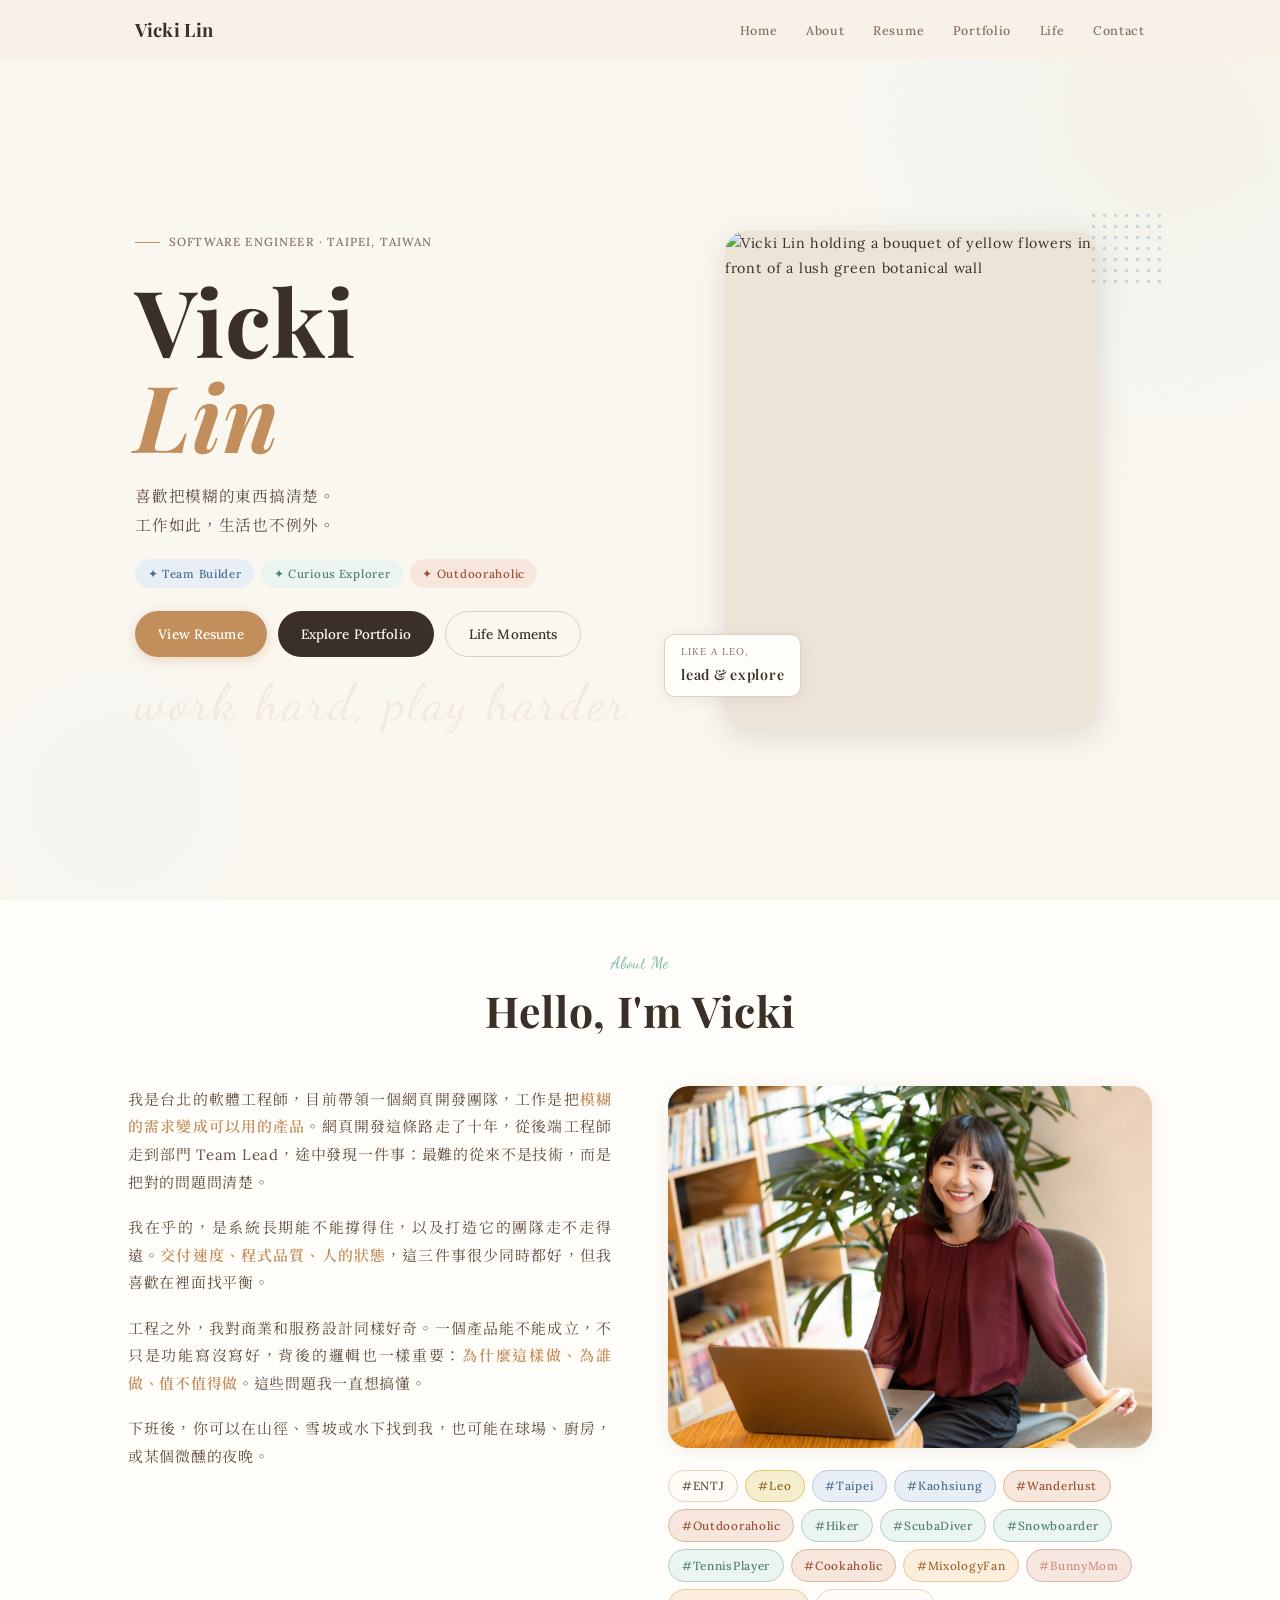
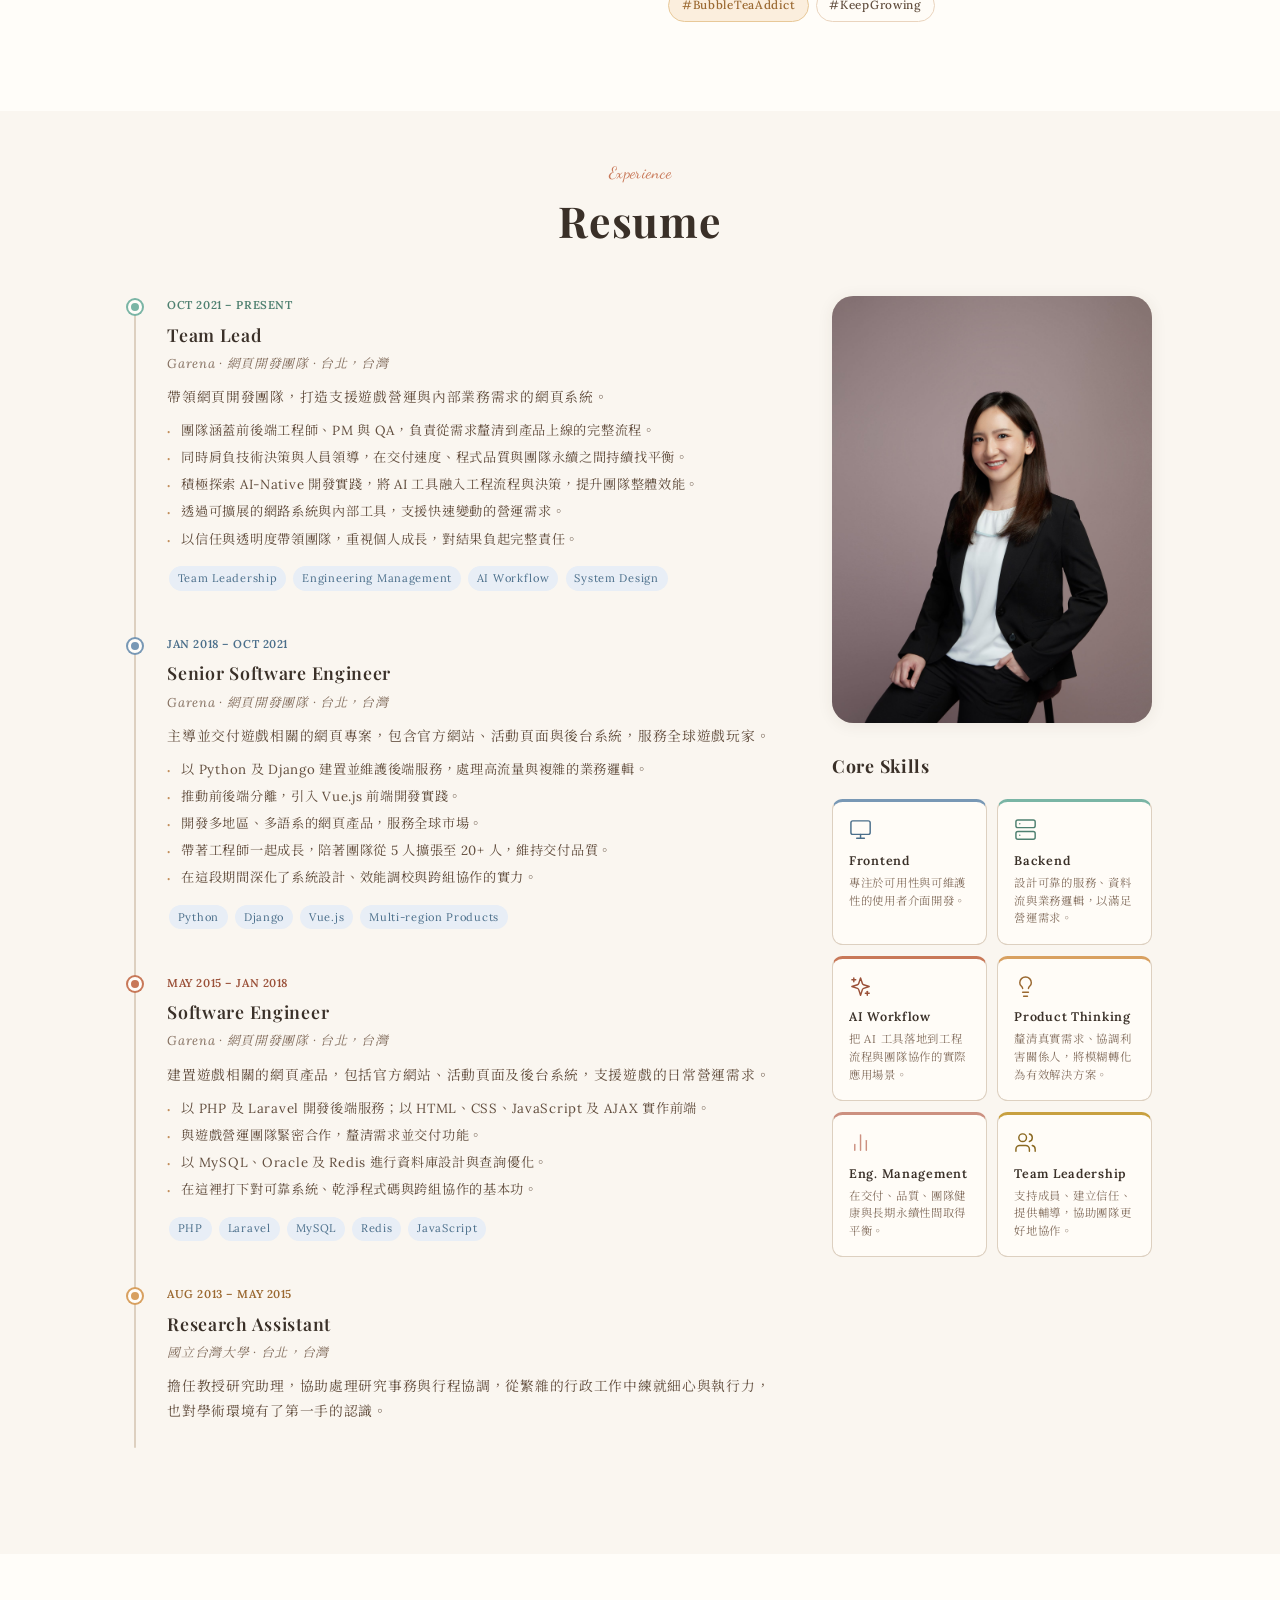
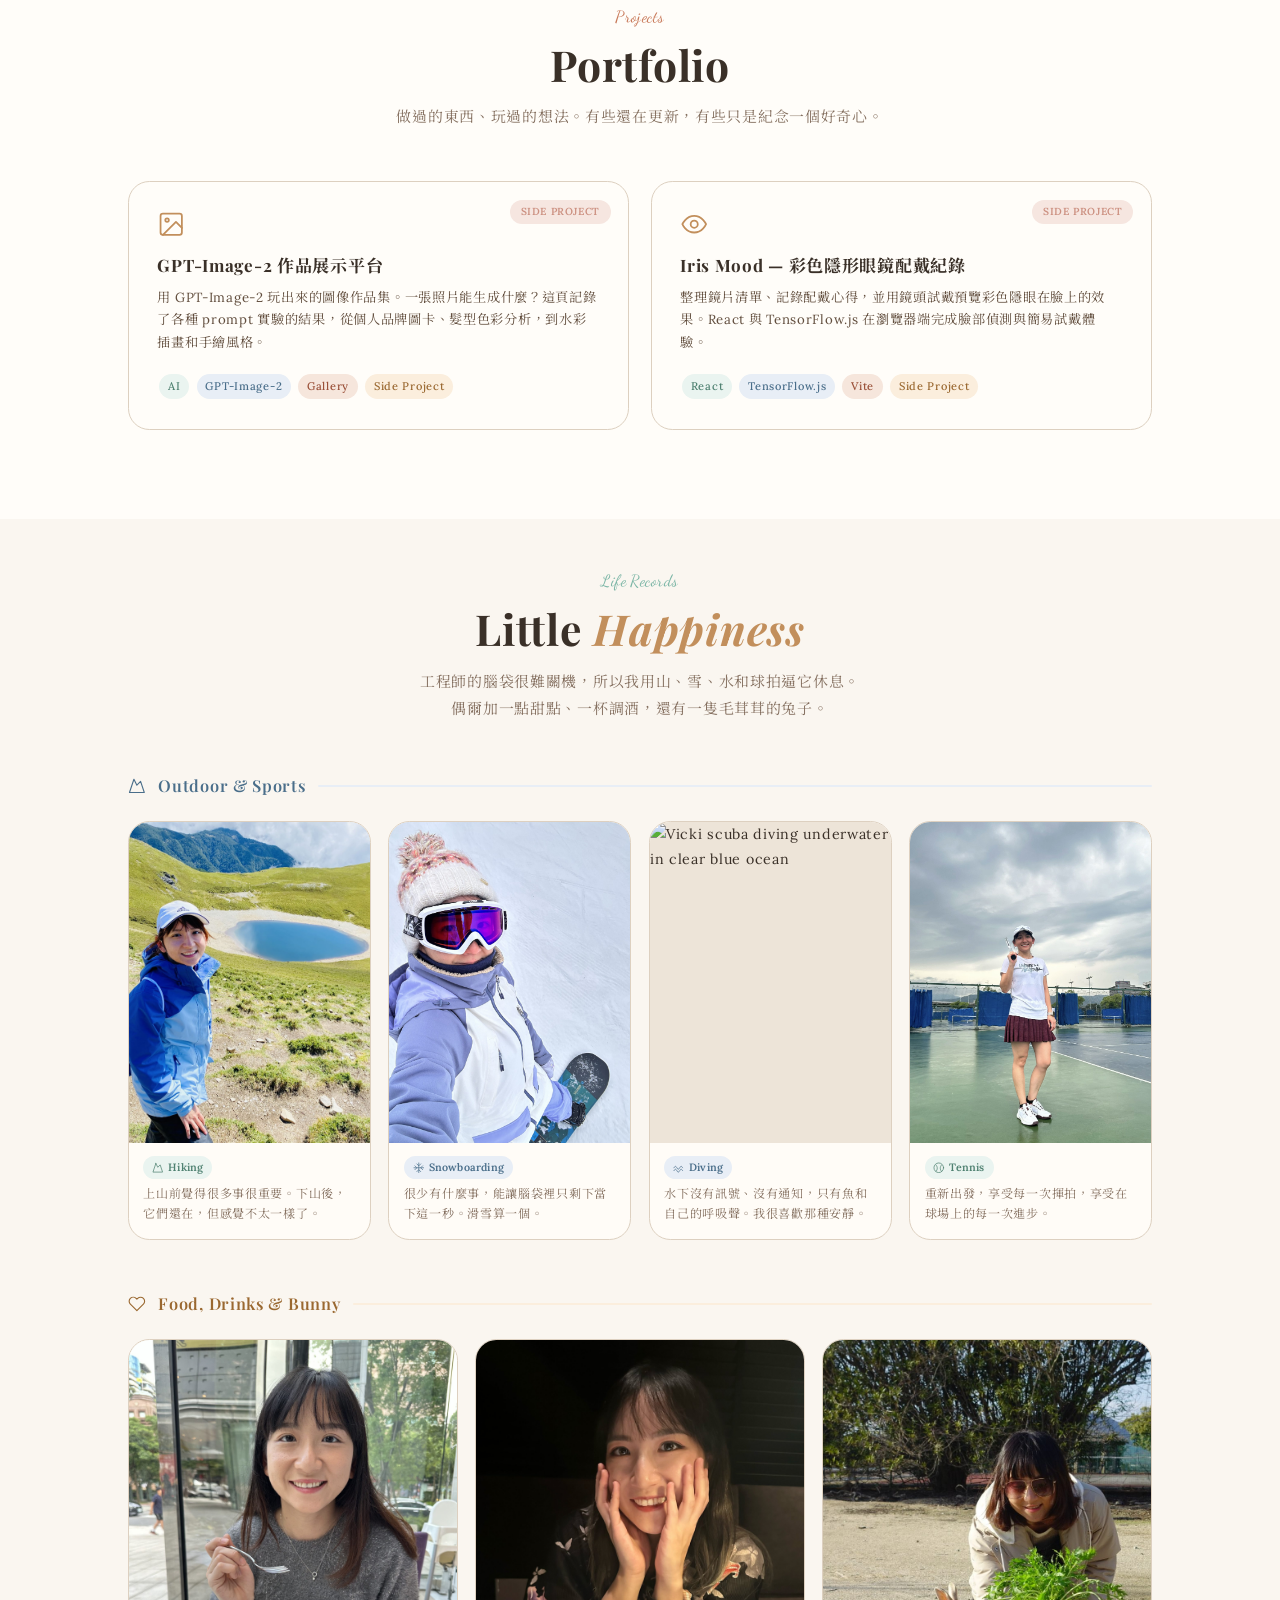
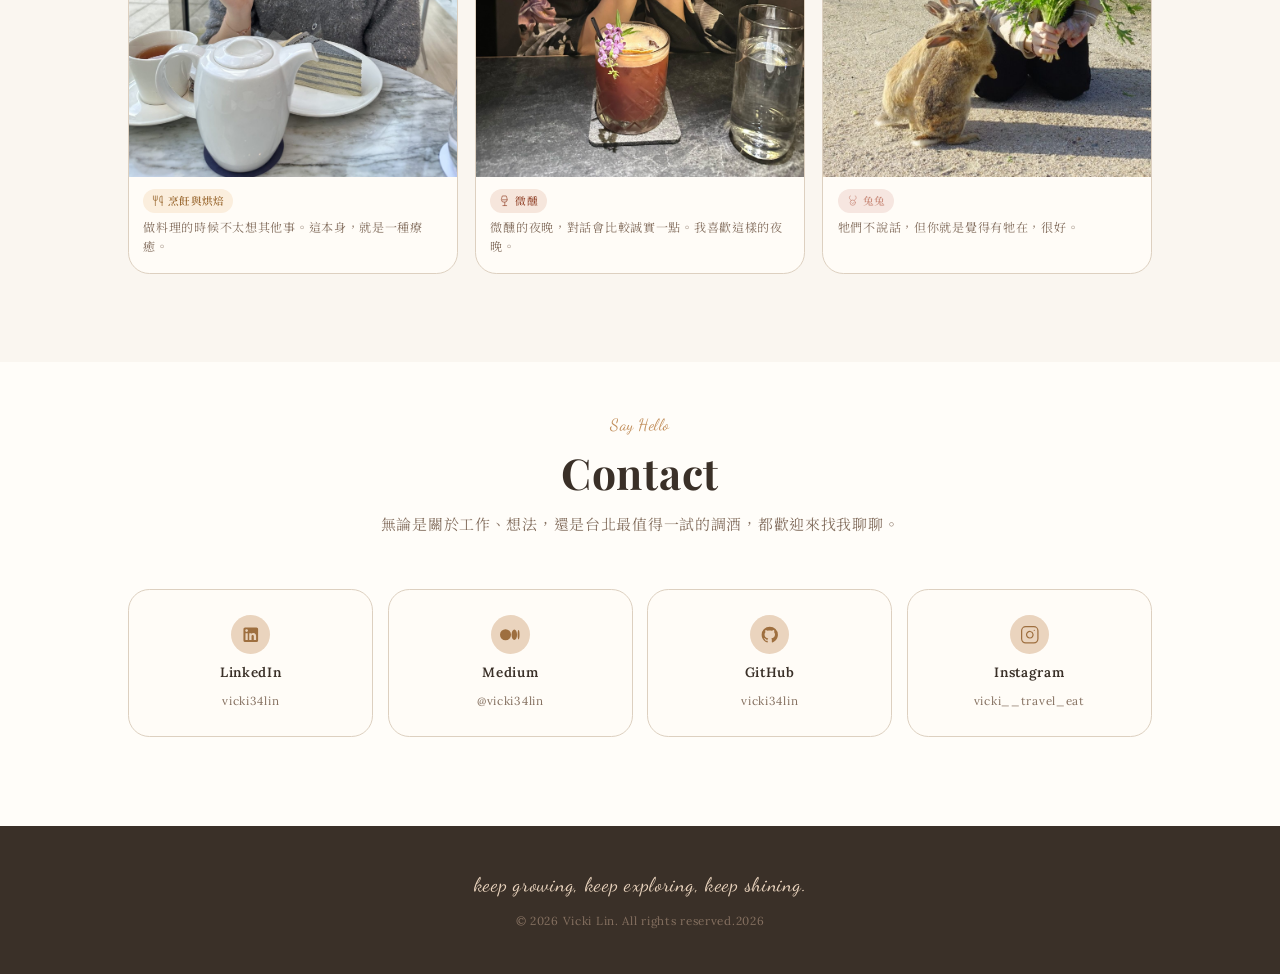
==== commit 4cf802b7: "feat(projects): add colored-contacts static app Ship the Vite-built Iris Mood app under projects/col" ====
--- a/index.html
+++ b/index.html
@@ -1,614 +1,993 @@
-<!DOCTYPE html>
+<!doctype html>
 <html lang="en">
-<head>
-  <meta charset="UTF-8">
-  <meta name="viewport" content="width=device-width, initial-scale=1.0">
-  <meta name="description" content="Vicki Lin – Software Engineer and Team Lead based in Taipei, Taiwan. Building reliable web products, thoughtful workflows, and little moments of joy through technology.">
-  <title>Vicki Lin · Software Engineer</title>
-  <link rel="shortcut icon" type="image/x-icon" href="favicon.ico">
-
-  <!-- Google Fonts -->
-  <link rel="preconnect" href="https://fonts.googleapis.com">
-  <link rel="preconnect" href="https://fonts.gstatic.com" crossorigin>
-  <link href="https://fonts.googleapis.com/css2?family=Playfair+Display:ital,wght@0,400;0,600;0,700;1,400;1,600&family=Noto+Serif+TC:wght@400;500;600;700&family=Lora:ital,wght@0,400;0,500;0,600;1,400&family=Inter:wght@300;400;500;600&family=Dancing+Script:wght@400;600&display=swap" rel="stylesheet">
-
-  <link rel="stylesheet" href="styles.css">
-</head>
-<body>
-
-  <!-- =====================================================
+  <head>
+    <!-- Google tag (gtag.js) -->
+    <script async src="https://www.googletagmanager.com/gtag/js?id=G-K20HST7W02"></script>
+    <script>
+      window.dataLayer = window.dataLayer || [];
+      function gtag(){dataLayer.push(arguments);}
+      gtag('js', new Date());
+      gtag('config', 'G-K20HST7W02');
+    </script>
+    <meta charset="UTF-8" />
+    <meta name="viewport" content="width=device-width, initial-scale=1.0" />
+    <meta
+      name="description"
+      content="Vicki Lin – Software Engineer and Team Lead based in Taipei, Taiwan. Building reliable web products, thoughtful workflows, and little moments of joy through technology."
+    />
+    <title>Vicki Lin · Software Engineer</title>
+    <link rel="shortcut icon" type="image/x-icon" href="favicon.ico" />
+    <link rel="icon" type="image/svg+xml" href="favicon.svg" />
+
+    <!-- Google Fonts -->
+    <link rel="preconnect" href="https://fonts.googleapis.com" />
+    <link rel="preconnect" href="https://fonts.gstatic.com" crossorigin />
+    <link
+      href="https://fonts.googleapis.com/css2?family=Playfair+Display:ital,wght@0,400;0,600;0,700;1,400;1,600&family=Noto+Serif+TC:wght@400;500;600;700&family=Lora:ital,wght@0,400;0,500;0,600;1,400&family=Inter:wght@300;400;500;600&family=Dancing+Script:wght@400;600&display=swap"
+      rel="stylesheet"
+    />
+
+    <link rel="stylesheet" href="assets/css/styles.css" />
+  </head>
+  <body>
+    <!-- =====================================================
        NAVIGATION
        ===================================================== -->
-  <nav class="nav" id="nav" role="navigation" aria-label="Main navigation">
-    <div class="nav__inner">
-      <a href="#home" class="nav__logo" aria-label="Vicki Lin – home">Vicki Lin</a>
-
-      <!-- Hamburger (mobile) -->
-      <button class="nav__burger" id="navBurger" aria-label="Toggle navigation menu" aria-expanded="false" aria-controls="navLinks">
-        <span aria-hidden="true"></span>
-        <span aria-hidden="true"></span>
-        <span aria-hidden="true"></span>
-      </button>
-
-      <!-- Nav links -->
-      <ul class="nav__links" id="navLinks" role="list">
-        <li><a href="#home"      class="nav__link">Home</a></li>
-        <li><a href="#about"     class="nav__link">About</a></li>
-        <li><a href="#resume"    class="nav__link">Resume</a></li>
-        <li><a href="#portfolio" class="nav__link">Portfolio</a></li>
-        <li><a href="#life"      class="nav__link">Life</a></li>
-        <li style="display:none"><a href="#franchise" class="nav__link">Franchise Journey</a></li>
-        <li><a href="#contact"   class="nav__link">Contact</a></li>
-      </ul>
-    </div>
-  </nav>
-
-
-  <!-- =====================================================
-       HERO — Homepage
+    <nav class="nav" id="nav" role="navigation" aria-label="Main navigation">
+      <div class="nav__inner">
+        <a href="#home" class="nav__logo" aria-label="Vicki Lin – home">Vicki Lin</a>
+
+        <!-- Hamburger (mobile) -->
+        <button
+          class="nav__burger"
+          id="navBurger"
+          aria-label="Toggle navigation menu"
+          aria-expanded="false"
+          aria-controls="navLinks"
+        >
+          <span aria-hidden="true"></span>
+          <span aria-hidden="true"></span>
+          <span aria-hidden="true"></span>
+        </button>
+
+        <!-- Nav links -->
+        <ul class="nav__links" id="navLinks" role="list">
+          <li><a href="#home" class="nav__link">Home</a></li>
+          <li><a href="#about" class="nav__link">About</a></li>
+          <li><a href="#resume" class="nav__link">Resume</a></li>
+          <li><a href="#portfolio" class="nav__link">Portfolio</a></li>
+          <li><a href="#life" class="nav__link">Life</a></li>
+          <li style="display: none">
+            <a href="#franchise" class="nav__link">Franchise Journey</a>
+          </li>
+          <li><a href="#contact" class="nav__link">Contact</a></li>
+        </ul>
+      </div>
+    </nav>
+
+    <!-- =====================================================
+       HERO · Homepage
        ===================================================== -->
-  <section id="home" class="hero" aria-label="Introduction">
-    <div class="hero__inner">
-
-      <!-- Left: text content -->
-      <div class="hero__content">
-        <span class="hero__tag">Software Engineer · Taipei, Taiwan</span>
-
-        <!-- Edit name display below -->
-        <h1 class="hero__name">
-          Vicki <br><em>Lin</em>
-        </h1>
-
-        <!-- Edit tagline below -->
-        <p class="hero__intro">
-          喜歡把模糊的東西搞清楚。<br>
-          工作如此，生活也不例外。
-        </p>
-
-        <!-- Edit personality badges below -->
-        <div class="hero__badges" aria-label="Highlights">
-          <span class="badge">✦ Team Builder</span>
-          <span class="badge">✦ Curious Explorer</span>
-          <span class="badge">✦ Outdooraholic</span>
+    <section id="home" class="hero" aria-label="Introduction">
+      <div class="hero__inner">
+        <!-- Left: text content -->
+        <div class="hero__content">
+          <span class="hero__tag">Software Engineer · Taipei, Taiwan</span>
+
+          <!-- Edit name display below -->
+          <h1 class="hero__name">Vicki <br /><em>Lin</em></h1>
+
+          <!-- Edit tagline below -->
+          <p class="hero__intro">
+            喜歡把模糊的東西搞清楚。<br />
+            工作如此，生活也不例外。
+          </p>
+
+          <!-- Edit personality badges below -->
+          <div class="hero__badges" aria-label="Highlights">
+            <span class="badge">✦ Team Builder</span>
+            <span class="badge">✦ Curious Explorer</span>
+            <span class="badge">✦ Outdooraholic</span>
+          </div>
+
+          <!-- CTA buttons -->
+          <div class="hero__ctas">
+            <a href="#resume" class="btn btn--primary">View Resume</a>
+            <a href="#portfolio" class="btn btn--secondary">Explore Portfolio</a>
+            <a href="#life" class="btn btn--ghost">Life Moments</a>
+          </div>
+
+          <span class="hero__accent-text" aria-hidden="true">work hard, play harder</span>
         </div>
 
-        <!-- CTA buttons -->
-        <div class="hero__ctas">
-          <a href="#resume"    class="btn btn--primary">View Resume</a>
-          <a href="#portfolio" class="btn btn--secondary">Explore Portfolio</a>
-          <a href="#life"      class="btn btn--ghost">Life Moments</a>
+        <!-- Right: portrait + editorial decorations -->
+        <div class="hero__image-wrap">
+          <!-- hero-flower.jpg: outdoor photo holding flowers, bright and warm -->
+          <div class="hero__image-frame">
+            <img
+              src="assets/images/hero-flower.jpg"
+              alt="Vicki Lin holding a bouquet of yellow flowers in front of a lush green botanical wall"
+              class="hero__photo"
+              loading="eager"
+            />
+          </div>
+          <!-- Editorial floating label -->
+          <div class="hero__editorial-tag" aria-hidden="true">
+            <span class="hero__editorial-label">Like a Leo,</span>
+            <span class="hero__editorial-city">lead &amp; explore</span>
+          </div>
+          <!-- Decorative dot grid -->
+          <div class="hero__dot-decor" aria-hidden="true"></div>
         </div>
-
-        <span class="hero__accent-text" aria-hidden="true">work hard, play harder</span>
       </div>
-
-      <!-- Right: portrait + editorial decorations -->
-      <div class="hero__image-wrap">
-        <!-- hero-flower.jpg: outdoor photo holding flowers, bright and warm -->
-        <div class="hero__image-frame">
-          <img
-            src="assets/images/hero-flower.jpg"
-            alt="Vicki Lin holding a bouquet of yellow flowers in front of a lush green botanical wall"
-            class="hero__photo"
-            loading="eager"
-          >
-        </div>
-        <!-- Editorial floating label -->
-        <div class="hero__editorial-tag" aria-hidden="true">
-          <span class="hero__editorial-label">Like a Leo,</span>
-          <span class="hero__editorial-city">lead &amp; explore</span>
-        </div>
-        <!-- Decorative dot grid -->
-        <div class="hero__dot-decor" aria-hidden="true"></div>
-      </div>
-
-    </div>
-  </section>
-
-
-  <!-- =====================================================
+    </section>
+
+    <!-- =====================================================
        ABOUT
        ===================================================== -->
-  <section id="about" class="about section">
-    <div class="container">
-
-      <header class="section-header reveal">
-        <span class="section-eyebrow">About Me</span>
-        <h2 class="section-title">Hello, I'm Vicki</h2>
-      </header>
-
-      <div class="about__grid">
-
-        <!-- Left: story text -->
-        <div class="about__story reveal">
-          <!-- Edit personal bio paragraphs below -->
-          <p>
-            我是台北的軟體工程師，目前帶領一個網頁開發團隊，工作是把<strong>模糊的需求變成可以用的產品</strong>。網頁開發這條路走了十年，從後端工程師走到部門 Team Lead，途中發現一件事：最難的從來不是技術，而是把對的問題問清楚。
-          </p>
-          <p>
-            我在乎的，是系統長期能不能撐得住，以及打造它的團隊走不走得遠。<strong>交付速度、程式品質、人的狀態</strong>，這三件事很少同時都好，但我喜歡在裡面找平衡。
-          </p>
-          <p>
-            工程之外，我對商業和服務設計同樣好奇。一個產品能不能成立，不只是功能寫沒寫好，背後的邏輯也一樣重要：<strong>為什麼這樣做、為誰做、值不值得做</strong>。這些問題我一直想搞懂。
-          </p>
-          <p>
-            下班後，你可以在山徑、雪坡或水下找到我，也可能在球場、廚房，或某個微醺的夜晚。
-          </p>
+    <section id="about" class="about section section--alt">
+      <div class="container">
+        <header class="section-header reveal">
+          <span class="section-eyebrow">About Me</span>
+          <h2 class="section-title">Hello, I'm Vicki</h2>
+        </header>
+
+        <div class="about__grid">
+          <!-- Left: story text -->
+          <div class="about__story reveal">
+            <!-- Edit personal bio paragraphs below -->
+            <p>
+              我是台北的軟體工程師，目前帶領一個網頁開發團隊，工作是把<strong>模糊的需求變成可以用的產品</strong>。網頁開發這條路走了十年，從後端工程師走到部門
+              Team Lead，途中發現一件事：最難的從來不是技術，而是把對的問題問清楚。
+            </p>
+            <p>
+              我在乎的，是系統長期能不能撐得住，以及打造它的團隊走不走得遠。<strong>交付速度、程式品質、人的狀態</strong>，這三件事很少同時都好，但我喜歡在裡面找平衡。
+            </p>
+            <p>
+              工程之外，我對商業和服務設計同樣好奇。一個產品能不能成立，不只是功能寫沒寫好，背後的邏輯也一樣重要：<strong>為什麼這樣做、為誰做、值不值得做</strong>。這些問題我一直想搞懂。
+            </p>
+            <p>下班後，你可以在山徑、雪坡或水下找到我，也可能在球場、廚房，或某個微醺的夜晚。</p>
+          </div>
+
+          <!-- Right: photo + personality badges -->
+          <div class="about__sidebar reveal">
+            <div class="about__photo-wrap">
+              <img
+                src="assets/images/portrait-about.jpg"
+                alt="Vicki Lin, Software Engineer and Team Lead, at the office"
+                class="about__photo"
+                loading="lazy"
+              />
+            </div>
+
+            <div class="about__badges">
+              <!-- Edit personality tags freely -->
+              <div class="about__badge-grid">
+                <span class="personality-badge">#ENTJ</span>
+                <span class="personality-badge personality-badge--butter">#Leo</span>
+                <span class="personality-badge personality-badge--sky">#Taipei</span>
+                <span class="personality-badge personality-badge--sky">#Kaohsiung</span>
+                <span class="personality-badge personality-badge--lavender">#Wanderlust</span>
+                <span class="personality-badge personality-badge--lavender">#Outdooraholic</span>
+                <span class="personality-badge personality-badge--mint">#Hiker</span>
+                <span class="personality-badge personality-badge--mint">#ScubaDiver</span>
+                <span class="personality-badge personality-badge--mint">#Snowboarder</span>
+                <span class="personality-badge personality-badge--mint">#TennisPlayer</span>
+                <span class="personality-badge personality-badge--lavender">#Cookaholic</span>
+                <span class="personality-badge personality-badge--peach">#MixologyFan</span>
+                <span class="personality-badge personality-badge--rose">#BunnyMom</span>
+                <span class="personality-badge personality-badge--peach">#BubbleTeaAddict</span>
+                <span class="personality-badge">#KeepGrowing</span>
+              </div>
+            </div>
+          </div>
         </div>
-
-        <!-- Right: photo + personality badges -->
-        <div class="about__sidebar reveal">
-          <div class="about__photo-wrap">
-            <img
-              src="assets/images/portrait-about.jpg"
-              alt="Vicki Lin, Software Engineer and Team Lead, at the office"
-              class="about__photo"
-              loading="lazy"
-            >
-          </div>
-
-          <div class="about__badges">
-            <!-- Edit personality tags freely -->
-            <div class="about__badge-grid">
-              <span class="personality-badge">#ENTJ</span>
-              <span class="personality-badge personality-badge--butter">#Leo</span>
-              <span class="personality-badge">#Taipei</span>
-              <span class="personality-badge personality-badge--mint">#Outdooraholic</span>
-              <span class="personality-badge personality-badge--sky">#OpenWaterDiver</span>
-              <span class="personality-badge personality-badge--sky">#Snowboarder</span>
-              <span class="personality-badge personality-badge--sky">#TennisPlayer</span>
-              <span class="personality-badge personality-badge--peach">#DessertHunter</span>
-              <span class="personality-badge personality-badge--lavender">#CocktailLover</span>
-              <span class="personality-badge personality-badge--rose">#BunnyMom</span>
-              <span class="personality-badge">#KeepGrowing</span>
-            </div>
-          </div>
-        </div>
-
       </div>
-    </div>
-  </section>
-
-
-  <!-- =====================================================
+    </section>
+
+    <!-- =====================================================
        RESUME
        ===================================================== -->
-  <section id="resume" class="resume section section--alt">
-    <div class="container">
-
-      <header class="section-header reveal">
-        <span class="section-eyebrow">Experience</span>
-        <h2 class="section-title">Resume</h2>
-      </header>
-
-      <div class="resume__grid">
-
-        <!-- Left column: timeline -->
-        <div class="resume__timeline">
-
-          <!-- ── Role 1 ── -->
-          <div class="timeline-item reveal">
-            <div class="timeline-dot" aria-hidden="true"></div>
-            <div class="timeline-content">
-              <span class="timeline-date">Oct 2021 – Present</span>
-              <h3 class="timeline-role">Team Lead</h3>
-              <span class="timeline-company">Garena · 網頁開發團隊 · 台北，台灣</span>
-              <p class="timeline-summary">
-                帶領網頁開發團隊，打造支援遊戲營運與內部業務需求的網頁系統。
-              </p>
-              <ul class="timeline-bullets">
-                <li>團隊涵蓋前後端工程師、PM 與 QA，負責從需求釐清到產品上線的完整流程。</li>
-                <li>同時肩負技術決策與人員領導，在交付速度、程式品質與團隊永續之間持續找平衡。</li>
-                <li>積極探索 AI-Native 開發實踐，將 AI 工具融入工程流程與決策，提升團隊整體效能。</li>
-                <li>透過可擴展的網路系統與內部工具，支援快速變動的營運需求。</li>
-                <li>以信任與透明度帶領團隊，重視個人成長，對結果負起完整責任。</li>
-              </ul>
-              <div class="timeline-tags">
-                <span class="tech-tag">Team Leadership</span>
-                <span class="tech-tag">Engineering Management</span>
-                <span class="tech-tag">AI Workflow</span>
-                <span class="tech-tag">System Design</span>
-              </div>
-            </div>
-          </div>
-
-          <!-- ── Role 2 ── -->
-          <div class="timeline-item reveal">
-            <div class="timeline-dot" aria-hidden="true"></div>
-            <div class="timeline-content">
-              <span class="timeline-date">Jan 2018 – Oct 2021</span>
-              <h3 class="timeline-role">Senior Software Engineer</h3>
-              <span class="timeline-company">Garena · 網頁開發團隊 · 台北，台灣</span>
-              <p class="timeline-summary">
-                主導並交付遊戲相關的網頁專案，包含官方網站、活動頁面與後台系統，服務全球遊戲玩家。
-              </p>
-              <ul class="timeline-bullets">
-                <li>以 Python 及 Django 建置並維護後端服務，處理高流量與複雜的業務邏輯。</li>
-                <li>推動前後端分離，引入 Vue.js 前端開發實踐。</li>
-                <li>開發多地區、多語系的網頁產品，服務全球市場。</li>
-                <li>帶著工程師一起成長，陪著團隊從 5 人擴張至 20+ 人，維持交付品質。</li>
-                <li>在這段期間深化了系統設計、效能調校與跨組協作的實力。</li>
-              </ul>
-              <div class="timeline-tags">
-                <span class="tech-tag">Python</span>
-                <span class="tech-tag">Django</span>
-                <span class="tech-tag">Vue.js</span>
-                <span class="tech-tag">Multi-region Products</span>
-              </div>
-            </div>
-          </div>
-
-          <!-- ── Role 3 ── -->
-          <div class="timeline-item reveal">
-            <div class="timeline-dot" aria-hidden="true"></div>
-            <div class="timeline-content">
-              <span class="timeline-date">May 2015 – Jan 2018</span>
-              <h3 class="timeline-role">Software Engineer</h3>
-              <span class="timeline-company">Garena · 網頁開發團隊 · 台北，台灣</span>
-              <p class="timeline-summary">
-                建置遊戲相關的網頁產品，包括官方網站、活動頁面及後台系統，支援遊戲的日常營運需求。
-              </p>
-              <ul class="timeline-bullets">
-                <li>以 PHP 及 Laravel 開發後端服務；以 HTML、CSS、JavaScript 及 AJAX 實作前端。</li>
-                <li>與遊戲營運團隊緊密合作，釐清需求並交付功能。</li>
-                <li>以 MySQL、Oracle 及 Redis 進行資料庫設計與查詢優化。</li>
-                <li>在這裡打下對可靠系統、乾淨程式碼與跨組協作的基本功。</li>
-              </ul>
-              <div class="timeline-tags">
-                <span class="tech-tag">PHP</span>
-                <span class="tech-tag">Laravel</span>
-                <span class="tech-tag">MySQL</span>
-                <span class="tech-tag">Redis</span>
-                <span class="tech-tag">JavaScript</span>
-              </div>
-            </div>
-          </div>
-
-          <!-- ── Role 4 ── -->
-          <div class="timeline-item reveal">
-            <div class="timeline-dot" aria-hidden="true"></div>
-            <div class="timeline-content">
-              <span class="timeline-date">Aug 2013 – May 2015</span>
-              <h3 class="timeline-role">Research Assistant</h3>
-              <span class="timeline-company">國立台灣大學 · 台北，台灣</span>
-              <p class="timeline-summary">
-                擔任教授研究助理，協助處理研究事務與行程協調，從繁雜的行政工作中練就細心與執行力，也對學術環境有了第一手的認識。
-              </p>
-            </div>
-          </div>
-
-        </div><!-- /resume__timeline -->
-
-        <!-- Right column: photo + skill cards -->
-        <div class="resume__skills">
-
-          <!-- portrait-professional.jpg: black suit headshot for professional section -->
-          <div class="resume__photo-wrap reveal">
-            <img
-              src="assets/images/portrait-professional.jpg"
-              alt="Vicki Lin – professional headshot"
-              class="resume__photo"
-              loading="lazy"
-            >
-          </div>
-
-          <div class="reveal">
-            <h3 class="skills-title">Core Skills</h3>
-            <!-- Edit skill cards below -->
-            <div class="skills-cards">
-              <div class="skill-card">
-                <svg class="skill-card__svg" aria-hidden="true" viewBox="0 0 24 24" fill="none" stroke="currentColor" stroke-width="1.5" stroke-linecap="round" stroke-linejoin="round"><rect x="2" y="3" width="20" height="14" rx="2"/><line x1="8" y1="21" x2="16" y2="21"/><line x1="12" y1="17" x2="12" y2="21"/></svg>
-                <h4 class="skill-card__name">Frontend</h4>
-                <p class="skill-card__desc">專注於可用性與可維護性的使用者介面開發。</p>
-              </div>
-              <div class="skill-card">
-                <svg class="skill-card__svg" aria-hidden="true" viewBox="0 0 24 24" fill="none" stroke="currentColor" stroke-width="1.5" stroke-linecap="round" stroke-linejoin="round"><rect x="2" y="2" width="20" height="8" rx="2"/><rect x="2" y="14" width="20" height="8" rx="2"/><line x1="6" y1="6" x2="6.01" y2="6"/><line x1="6" y1="18" x2="6.01" y2="18"/></svg>
-                <h4 class="skill-card__name">Backend</h4>
-                <p class="skill-card__desc">設計可靠的服務、資料流與業務邏輯，以滿足營運需求。</p>
-              </div>
-              <div class="skill-card">
-                <svg class="skill-card__svg" aria-hidden="true" viewBox="0 0 24 24" fill="none" stroke="currentColor" stroke-width="1.5" stroke-linecap="round" stroke-linejoin="round"><path d="m12 3-1.912 5.813a2 2 0 0 1-1.275 1.275L3 12l5.813 1.912a2 2 0 0 1 1.275 1.275L12 21l1.912-5.813a2 2 0 0 1 1.275-1.275L21 12l-5.813-1.912a2 2 0 0 1-1.275-1.275L12 3Z"/><path d="M5 3v4"/><path d="M19 17v4"/><path d="M3 5h4"/><path d="M17 19h4"/></svg>
-                <h4 class="skill-card__name">AI Workflow</h4>
-                <p class="skill-card__desc">把 AI 工具落地到工程流程與團隊協作的實際應用場景。</p>
-              </div>
-              <div class="skill-card">
-                <svg class="skill-card__svg" aria-hidden="true" viewBox="0 0 24 24" fill="none" stroke="currentColor" stroke-width="1.5" stroke-linecap="round" stroke-linejoin="round"><path d="M15 14c.2-1 .7-1.7 1.5-2.5 1-.9 1.5-2.2 1.5-3.5A6 6 0 0 0 6 8c0 1 .2 2.2 1.5 3.5.7.7 1.3 1.5 1.5 2.5"/><path d="M9 18h6"/><path d="M10 22h4"/></svg>
-                <h4 class="skill-card__name">Product Thinking</h4>
-                <p class="skill-card__desc">釐清真實需求、協調利害關係人，將模糊轉化為有效解決方案。</p>
-              </div>
-              <div class="skill-card">
-                <svg class="skill-card__svg" aria-hidden="true" viewBox="0 0 24 24" fill="none" stroke="currentColor" stroke-width="1.5" stroke-linecap="round" stroke-linejoin="round"><line x1="18" y1="20" x2="18" y2="10"/><line x1="12" y1="20" x2="12" y2="4"/><line x1="6" y1="20" x2="6" y2="14"/></svg>
-                <h4 class="skill-card__name">Eng. Management</h4>
-                <p class="skill-card__desc">在交付、品質、團隊健康與長期永續性間取得平衡。</p>
-              </div>
-              <div class="skill-card">
-                <svg class="skill-card__svg" aria-hidden="true" viewBox="0 0 24 24" fill="none" stroke="currentColor" stroke-width="1.5" stroke-linecap="round" stroke-linejoin="round"><path d="M16 21v-2a4 4 0 0 0-4-4H6a4 4 0 0 0-4 4v2"/><circle cx="9" cy="7" r="4"/><path d="M22 21v-2a4 4 0 0 0-3-3.87"/><path d="M16 3.13a4 4 0 0 1 0 7.75"/></svg>
-                <h4 class="skill-card__name">Team Leadership</h4>
-                <p class="skill-card__desc">支持成員、建立信任、提供輔導，協助團隊更好地協作。</p>
-              </div>
-            </div>
-          </div>
-
-        </div><!-- /resume__skills -->
-      </div><!-- /resume__grid -->
-    </div>
-  </section>
-
-
-  <!-- =====================================================
+    <section id="resume" class="resume section">
+      <div class="container">
+        <header class="section-header reveal">
+          <span class="section-eyebrow">Experience</span>
+          <h2 class="section-title">Resume</h2>
+        </header>
+
+        <div class="resume__grid">
+          <!-- Left column: timeline -->
+          <div class="resume__timeline">
+            <!-- ── Role 1 ── -->
+            <div class="timeline-item reveal">
+              <div class="timeline-dot" aria-hidden="true"></div>
+              <div class="timeline-content">
+                <span class="timeline-date">Oct 2021 – Present</span>
+                <h3 class="timeline-role">Team Lead</h3>
+                <span class="timeline-company">Garena · 網頁開發團隊 · 台北，台灣</span>
+                <p class="timeline-summary">
+                  帶領網頁開發團隊，打造支援遊戲營運與內部業務需求的網頁系統。
+                </p>
+                <ul class="timeline-bullets">
+                  <li>團隊涵蓋前後端工程師、PM 與 QA，負責從需求釐清到產品上線的完整流程。</li>
+                  <li>
+                    同時肩負技術決策與人員領導，在交付速度、程式品質與團隊永續之間持續找平衡。
+                  </li>
+                  <li>
+                    積極探索 AI-Native 開發實踐，將 AI 工具融入工程流程與決策，提升團隊整體效能。
+                  </li>
+                  <li>透過可擴展的網路系統與內部工具，支援快速變動的營運需求。</li>
+                  <li>以信任與透明度帶領團隊，重視個人成長，對結果負起完整責任。</li>
+                </ul>
+                <div class="timeline-tags">
+                  <span class="tech-tag">Team Leadership</span>
+                  <span class="tech-tag">Engineering Management</span>
+                  <span class="tech-tag">AI Workflow</span>
+                  <span class="tech-tag">System Design</span>
+                </div>
+              </div>
+            </div>
+
+            <!-- ── Role 2 ── -->
+            <div class="timeline-item reveal">
+              <div class="timeline-dot" aria-hidden="true"></div>
+              <div class="timeline-content">
+                <span class="timeline-date">Jan 2018 – Oct 2021</span>
+                <h3 class="timeline-role">Senior Software Engineer</h3>
+                <span class="timeline-company">Garena · 網頁開發團隊 · 台北，台灣</span>
+                <p class="timeline-summary">
+                  主導並交付遊戲相關的網頁專案，包含官方網站、活動頁面與後台系統，服務全球遊戲玩家。
+                </p>
+                <ul class="timeline-bullets">
+                  <li>以 Python 及 Django 建置並維護後端服務，處理高流量與複雜的業務邏輯。</li>
+                  <li>推動前後端分離，引入 Vue.js 前端開發實踐。</li>
+                  <li>開發多地區、多語系的網頁產品，服務全球市場。</li>
+                  <li>帶著工程師一起成長，陪著團隊從 5 人擴張至 20+ 人，維持交付品質。</li>
+                  <li>在這段期間深化了系統設計、效能調校與跨組協作的實力。</li>
+                </ul>
+                <div class="timeline-tags">
+                  <span class="tech-tag">Python</span>
+                  <span class="tech-tag">Django</span>
+                  <span class="tech-tag">Vue.js</span>
+                  <span class="tech-tag">Multi-region Products</span>
+                </div>
+              </div>
+            </div>
+
+            <!-- ── Role 3 ── -->
+            <div class="timeline-item reveal">
+              <div class="timeline-dot" aria-hidden="true"></div>
+              <div class="timeline-content">
+                <span class="timeline-date">May 2015 – Jan 2018</span>
+                <h3 class="timeline-role">Software Engineer</h3>
+                <span class="timeline-company">Garena · 網頁開發團隊 · 台北，台灣</span>
+                <p class="timeline-summary">
+                  建置遊戲相關的網頁產品，包括官方網站、活動頁面及後台系統，支援遊戲的日常營運需求。
+                </p>
+                <ul class="timeline-bullets">
+                  <li>
+                    以 PHP 及 Laravel 開發後端服務；以 HTML、CSS、JavaScript 及 AJAX 實作前端。
+                  </li>
+                  <li>與遊戲營運團隊緊密合作，釐清需求並交付功能。</li>
+                  <li>以 MySQL、Oracle 及 Redis 進行資料庫設計與查詢優化。</li>
+                  <li>在這裡打下對可靠系統、乾淨程式碼與跨組協作的基本功。</li>
+                </ul>
+                <div class="timeline-tags">
+                  <span class="tech-tag">PHP</span>
+                  <span class="tech-tag">Laravel</span>
+                  <span class="tech-tag">MySQL</span>
+                  <span class="tech-tag">Redis</span>
+                  <span class="tech-tag">JavaScript</span>
+                </div>
+              </div>
+            </div>
+
+            <!-- ── Role 4 ── -->
+            <div class="timeline-item reveal">
+              <div class="timeline-dot" aria-hidden="true"></div>
+              <div class="timeline-content">
+                <span class="timeline-date">Aug 2013 – May 2015</span>
+                <h3 class="timeline-role">Research Assistant</h3>
+                <span class="timeline-company">國立台灣大學 · 台北，台灣</span>
+                <p class="timeline-summary">
+                  擔任教授研究助理，協助處理研究事務與行程協調，從繁雜的行政工作中練就細心與執行力，也對學術環境有了第一手的認識。
+                </p>
+              </div>
+            </div>
+          </div>
+          <!-- /resume__timeline -->
+
+          <!-- Right column: photo + skill cards -->
+          <div class="resume__skills">
+            <!-- portrait-professional.jpg: black suit headshot for professional section -->
+            <div class="resume__photo-wrap reveal">
+              <img
+                src="assets/images/portrait-professional.jpg"
+                alt="Vicki Lin – professional headshot"
+                class="resume__photo"
+                loading="lazy"
+              />
+            </div>
+
+            <div class="reveal">
+              <h3 class="skills-title">Core Skills</h3>
+              <!-- Edit skill cards below -->
+              <div class="skills-cards">
+                <div class="skill-card">
+                  <svg
+                    class="skill-card__svg"
+                    aria-hidden="true"
+                    viewBox="0 0 24 24"
+                    fill="none"
+                    stroke="currentColor"
+                    stroke-width="1.5"
+                    stroke-linecap="round"
+                    stroke-linejoin="round"
+                  >
+                    <rect x="2" y="3" width="20" height="14" rx="2" />
+                    <line x1="8" y1="21" x2="16" y2="21" />
+                    <line x1="12" y1="17" x2="12" y2="21" />
+                  </svg>
+                  <h4 class="skill-card__name">Frontend</h4>
+                  <p class="skill-card__desc">專注於可用性與可維護性的使用者介面開發。</p>
+                </div>
+                <div class="skill-card">
+                  <svg
+                    class="skill-card__svg"
+                    aria-hidden="true"
+                    viewBox="0 0 24 24"
+                    fill="none"
+                    stroke="currentColor"
+                    stroke-width="1.5"
+                    stroke-linecap="round"
+                    stroke-linejoin="round"
+                  >
+                    <rect x="2" y="2" width="20" height="8" rx="2" />
+                    <rect x="2" y="14" width="20" height="8" rx="2" />
+                    <line x1="6" y1="6" x2="6.01" y2="6" />
+                    <line x1="6" y1="18" x2="6.01" y2="18" />
+                  </svg>
+                  <h4 class="skill-card__name">Backend</h4>
+                  <p class="skill-card__desc">設計可靠的服務、資料流與業務邏輯，以滿足營運需求。</p>
+                </div>
+                <div class="skill-card">
+                  <svg
+                    class="skill-card__svg"
+                    aria-hidden="true"
+                    viewBox="0 0 24 24"
+                    fill="none"
+                    stroke="currentColor"
+                    stroke-width="1.5"
+                    stroke-linecap="round"
+                    stroke-linejoin="round"
+                  >
+                    <path
+                      d="m12 3-1.912 5.813a2 2 0 0 1-1.275 1.275L3 12l5.813 1.912a2 2 0 0 1 1.275 1.275L12 21l1.912-5.813a2 2 0 0 1 1.275-1.275L21 12l-5.813-1.912a2 2 0 0 1-1.275-1.275L12 3Z"
+                    />
+                    <path d="M5 3v4" />
+                    <path d="M19 17v4" />
+                    <path d="M3 5h4" />
+                    <path d="M17 19h4" />
+                  </svg>
+                  <h4 class="skill-card__name">AI Workflow</h4>
+                  <p class="skill-card__desc">把 AI 工具落地到工程流程與團隊協作的實際應用場景。</p>
+                </div>
+                <div class="skill-card">
+                  <svg
+                    class="skill-card__svg"
+                    aria-hidden="true"
+                    viewBox="0 0 24 24"
+                    fill="none"
+                    stroke="currentColor"
+                    stroke-width="1.5"
+                    stroke-linecap="round"
+                    stroke-linejoin="round"
+                  >
+                    <path
+                      d="M15 14c.2-1 .7-1.7 1.5-2.5 1-.9 1.5-2.2 1.5-3.5A6 6 0 0 0 6 8c0 1 .2 2.2 1.5 3.5.7.7 1.3 1.5 1.5 2.5"
+                    />
+                    <path d="M9 18h6" />
+                    <path d="M10 22h4" />
+                  </svg>
+                  <h4 class="skill-card__name">Product Thinking</h4>
+                  <p class="skill-card__desc">
+                    釐清真實需求、協調利害關係人，將模糊轉化為有效解決方案。
+                  </p>
+                </div>
+                <div class="skill-card">
+                  <svg
+                    class="skill-card__svg"
+                    aria-hidden="true"
+                    viewBox="0 0 24 24"
+                    fill="none"
+                    stroke="currentColor"
+                    stroke-width="1.5"
+                    stroke-linecap="round"
+                    stroke-linejoin="round"
+                  >
+                    <line x1="18" y1="20" x2="18" y2="10" />
+                    <line x1="12" y1="20" x2="12" y2="4" />
+                    <line x1="6" y1="20" x2="6" y2="14" />
+                  </svg>
+                  <h4 class="skill-card__name">Eng. Management</h4>
+                  <p class="skill-card__desc">在交付、品質、團隊健康與長期永續性間取得平衡。</p>
+                </div>
+                <div class="skill-card">
+                  <svg
+                    class="skill-card__svg"
+                    aria-hidden="true"
+                    viewBox="0 0 24 24"
+                    fill="none"
+                    stroke="currentColor"
+                    stroke-width="1.5"
+                    stroke-linecap="round"
+                    stroke-linejoin="round"
+                  >
+                    <path d="M16 21v-2a4 4 0 0 0-4-4H6a4 4 0 0 0-4 4v2" />
+                    <circle cx="9" cy="7" r="4" />
+                    <path d="M22 21v-2a4 4 0 0 0-3-3.87" />
+                    <path d="M16 3.13a4 4 0 0 1 0 7.75" />
+                  </svg>
+                  <h4 class="skill-card__name">Team Leadership</h4>
+                  <p class="skill-card__desc">支持成員、建立信任、提供輔導，協助團隊更好地協作。</p>
+                </div>
+              </div>
+            </div>
+          </div>
+          <!-- /resume__skills -->
+        </div>
+        <!-- /resume__grid -->
+      </div>
+    </section>
+
+    <!-- =====================================================
        PORTFOLIO
        ===================================================== -->
-  <section id="portfolio" class="portfolio section">
-    <div class="container">
-
-      <header class="section-header reveal">
-        <span class="section-eyebrow">Projects</span>
-        <h2 class="section-title">Portfolio</h2>
-        <p class="section-sub">做過的東西、玩過的想法。有些還在更新，有些只是紀念一個好奇心。</p>
-      </header>
-
-      <div class="portfolio__grid portfolio__grid--single">
-
-        <article class="project-card reveal" onclick="location.href='/projects/image2demo/'" style="cursor:pointer">
-          <div class="project-card__badge">Side Project</div>
-          <div class="project-card__icon" aria-hidden="true">
-            <svg viewBox="0 0 24 24" fill="none" stroke="currentColor" stroke-width="1.5" stroke-linecap="round" stroke-linejoin="round"><rect x="3" y="3" width="18" height="18" rx="2"/><circle cx="8.5" cy="8.5" r="1.5"/><path d="m21 15-5-5L5 21"/></svg>
-          </div>
-          <h3 class="project-card__title">Image2Demo — GPT-Image-2 展示平台</h3>
-          <p class="project-card__desc">用 GPT-Image-2 玩出來的圖像作品集。一張照片能生成什麼？這頁記錄了各種 prompt 實驗的結果，從個人品牌圖卡、髮型色彩分析，到水彩插畫和手繪風格。</p>
-          <div class="project-card__tags">
-            <span class="tag">AI</span>
-            <span class="tag">GPT-Image-2</span>
-            <span class="tag">Gallery</span>
-            <span class="tag">Side Project</span>
-          </div>
-        </article>
-
-      </div>
-    </div>
-  </section>
-
-
-  <!-- =====================================================
-       LIFE — Life Records / Little Happiness
-       ===================================================== -->
-  <section id="life" class="life section section--alt">
-    <div class="container">
-
-      <header class="section-header reveal">
-        <span class="section-eyebrow">Life Records</span>
-        <h2 class="section-title">Little <em>Happiness</em></h2>
-        <!-- Edit caption below -->
-        <p class="section-sub">
-          工程師的腦袋很難關機，所以我用山、雪、水和球拍逼它休息。<br>偶爾加一點甜點、一杯調酒，還有一隻毛茸茸的兔子。
-        </p>
-      </header>
-
-      <!-- Outdoor & Sports -->
-      <div class="life__subsection life__subsection--outdoor reveal">
-        <div class="life__sub-header">
-          <svg class="life__sub-icon" viewBox="0 0 24 24" fill="none" stroke="currentColor" stroke-width="1.5" stroke-linecap="round" stroke-linejoin="round" aria-hidden="true"><path d="m8 3 4 8 5-5 5 15H2L8 3z"/></svg>
-          <h3 class="life__sub-title">Outdoor &amp; Sports</h3>
-          <div class="life__sub-line"></div>
-        </div>
-
-        <div class="life__grid life__grid--4">
-
-          <div class="life-card reveal">
-            <div class="life-card__img-wrap">
-              <img src="assets/images/life-hiking.jpg" alt="Vicki hiking with an alpine lake in the mountains of Taiwan" class="life-card__img" loading="lazy">
-            </div>
-            <div class="life-card__body">
-              <span class="life-card__category life-cat--mint">
-                <svg class="life-cat__icon" viewBox="0 0 24 24" fill="none" stroke="currentColor" stroke-width="1.5" stroke-linecap="round" stroke-linejoin="round" aria-hidden="true"><path d="m8 3 4 8 5-5 5 15H2L8 3z"/></svg>
-                Hiking
-              </span>
-              <p class="life-card__caption">上山前覺得很多事很重要。下山後，它們還在，但感覺不太一樣了。</p>
-            </div>
-          </div>
-
-          <div class="life-card reveal">
-            <div class="life-card__img-wrap">
-              <img src="assets/images/life-snowboard.jpg" alt="Vicki on a snow slope with her snowboard" class="life-card__img" loading="lazy">
-            </div>
-            <div class="life-card__body">
-              <span class="life-card__category life-cat--sky">
-                <svg class="life-cat__icon" viewBox="0 0 24 24" fill="none" stroke="currentColor" stroke-width="1.5" stroke-linecap="round" stroke-linejoin="round" aria-hidden="true"><line x1="2" y1="12" x2="22" y2="12"/><line x1="12" y1="2" x2="12" y2="22"/><path d="m20 16-4-4 4-4"/><path d="m4 8 4 4-4 4"/><path d="m16 4-4 4-4-4"/><path d="m8 20 4-4 4 4"/></svg>
-                Snowboarding
-              </span>
-              <p class="life-card__caption">很少有什麼事，能讓腦袋裡只剩下當下這一秒。滑雪算一個。</p>
-            </div>
-          </div>
-
-          <div class="life-card reveal">
-            <div class="life-card__img-wrap">
-              <img src="assets/images/life-diving.jpg" alt="Vicki scuba diving underwater in clear blue ocean" class="life-card__img" loading="lazy">
-            </div>
-            <div class="life-card__body">
-              <span class="life-card__category life-cat--sky">
-                <svg class="life-cat__icon" viewBox="0 0 24 24" fill="none" stroke="currentColor" stroke-width="1.5" stroke-linecap="round" stroke-linejoin="round" aria-hidden="true"><path d="M2 12c2-4 4-4 6 0s4 4 6 0 4-4 6 0"/><path d="M2 18c2-4 4-4 6 0s4 4 6 0 4-4 6 0"/></svg>
-                Diving
-              </span>
-              <p class="life-card__caption">水下沒有訊號、沒有通知，只有魚和自己的呼吸聲。我很喜歡那種安靜。</p>
-            </div>
-          </div>
-
-          <div class="life-card reveal">
-            <div class="life-card__img-wrap">
-              <img src="assets/images/life-tennis.jpg" alt="Vicki on a tennis court holding a racket" class="life-card__img" loading="lazy">
-            </div>
-            <div class="life-card__body">
-              <span class="life-card__category life-cat--mint">
-                <svg class="life-cat__icon" viewBox="0 0 24 24" fill="none" stroke="currentColor" stroke-width="1.5" stroke-linecap="round" stroke-linejoin="round" aria-hidden="true"><circle cx="12" cy="12" r="10"/><path d="M6.3 6.3c3.6 3.6 3.6 9.5 0 13.1"/><path d="M17.7 6.3c-3.6 3.6-3.6 9.5 0 13.1"/></svg>
-                Tennis
-              </span>
-              <p class="life-card__caption">球打得好不好另說，那種想一直打到對了的心情，我懂了。</p>
-            </div>
-          </div>
-
+    <section id="portfolio" class="portfolio section section--alt">
+      <div class="container">
+        <header class="section-header reveal">
+          <span class="section-eyebrow">Projects</span>
+          <h2 class="section-title">Portfolio</h2>
+          <p class="section-sub">做過的東西、玩過的想法。有些還在更新，有些只是紀念一個好奇心。</p>
+        </header>
+
+        <div class="portfolio__grid">
+          <a
+            class="project-card reveal"
+            href="/projects/image2demo/"
+            target="_blank"
+            rel="noopener noreferrer"
+          >
+            <div class="project-card__badge">Side Project</div>
+            <div class="project-card__icon" aria-hidden="true">
+              <svg
+                viewBox="0 0 24 24"
+                fill="none"
+                stroke="currentColor"
+                stroke-width="1.5"
+                stroke-linecap="round"
+                stroke-linejoin="round"
+              >
+                <rect x="3" y="3" width="18" height="18" rx="2" />
+                <circle cx="8.5" cy="8.5" r="1.5" />
+                <path d="m21 15-5-5L5 21" />
+              </svg>
+            </div>
+            <h3 class="project-card__title">GPT-Image-2 作品展示平台</h3>
+            <p class="project-card__desc">
+              用 GPT-Image-2 玩出來的圖像作品集。一張照片能生成什麼？這頁記錄了各種 prompt
+              實驗的結果，從個人品牌圖卡、髮型色彩分析，到水彩插畫和手繪風格。
+            </p>
+            <div class="project-card__tags">
+              <span class="tag">AI</span>
+              <span class="tag">GPT-Image-2</span>
+              <span class="tag">Gallery</span>
+              <span class="tag">Side Project</span>
+            </div>
+          </a>
+
+          <a
+            class="project-card reveal"
+            href="/projects/colored-contacts/"
+            target="_blank"
+            rel="noopener noreferrer"
+          >
+            <div class="project-card__badge">Side Project</div>
+            <div class="project-card__icon" aria-hidden="true">
+              <svg
+                viewBox="0 0 24 24"
+                fill="none"
+                stroke="currentColor"
+                stroke-width="1.5"
+                stroke-linecap="round"
+                stroke-linejoin="round"
+              >
+                <path d="M2 12s3-7 10-7 10 7 10 7-3 7-10 7-10-7-10-7Z" />
+                <circle cx="12" cy="12" r="3" />
+              </svg>
+            </div>
+            <h3 class="project-card__title">Iris Mood — 彩色隱形眼鏡配戴紀錄</h3>
+            <p class="project-card__desc">
+              整理鏡片清單、記錄配戴心得，並用鏡頭試戴預覽彩色隱眼在臉上的效果。React 與 TensorFlow.js
+              在瀏覽器端完成臉部偵測與簡易試戴體驗。
+            </p>
+            <div class="project-card__tags">
+              <span class="tag">React</span>
+              <span class="tag">TensorFlow.js</span>
+              <span class="tag">Vite</span>
+              <span class="tag">Side Project</span>
+            </div>
+          </a>
         </div>
       </div>
-
-      <!-- Food, Drinks & Life -->
-      <div class="life__subsection life__subsection--food reveal">
-        <div class="life__sub-header">
-          <svg class="life__sub-icon" viewBox="0 0 24 24" fill="none" stroke="currentColor" stroke-width="1.5" stroke-linecap="round" stroke-linejoin="round" aria-hidden="true"><path d="M3 2v7c0 1.1.9 2 2 2h4a2 2 0 0 0 2-2V2"/><line x1="7" y1="2" x2="7" y2="11"/><path d="M21 15V2a5 5 0 0 0-5 5v6c0 1.1.9 2 2 2h3zm0 0v7"/></svg>
-          <h3 class="life__sub-title">Food, Drinks &amp; Life</h3>
-          <div class="life__sub-line"></div>
+    </section>
+
+    <!-- =====================================================
+       LIFE · Life Records / Little Happiness
+       ===================================================== -->
+    <section id="life" class="life section">
+      <div class="container">
+        <header class="section-header reveal">
+          <span class="section-eyebrow">Life Records</span>
+          <h2 class="section-title">Little <em>Happiness</em></h2>
+          <!-- Edit caption below -->
+          <p class="section-sub">
+            工程師的腦袋很難關機，所以我用山、雪、水和球拍逼它休息。<br />偶爾加一點甜點、一杯調酒，還有一隻毛茸茸的兔子。
+          </p>
+        </header>
+
+        <!-- Outdoor & Sports -->
+        <div class="life__subsection life__subsection--outdoor reveal">
+          <div class="life__sub-header">
+            <svg
+              class="life__sub-icon"
+              viewBox="0 0 24 24"
+              fill="none"
+              stroke="currentColor"
+              stroke-width="1.5"
+              stroke-linecap="round"
+              stroke-linejoin="round"
+              aria-hidden="true"
+            >
+              <path d="m8 3 4 8 5-5 5 15H2L8 3z" />
+            </svg>
+            <h3 class="life__sub-title">Outdoor &amp; Sports</h3>
+            <div class="life__sub-line"></div>
+          </div>
+
+          <div class="life__grid life__grid--4">
+            <div
+              class="life-card reveal"
+              onclick="location.href = '/life/hiking.html'"
+              style="cursor: pointer"
+            >
+              <div class="life-card__img-wrap">
+                <img
+                  src="assets/images/life-hiking.jpg"
+                  alt="Vicki hiking with an alpine lake in the mountains of Taiwan"
+                  class="life-card__img"
+                  loading="lazy"
+                />
+              </div>
+              <div class="life-card__body">
+                <span class="life-card__category life-cat--mint">
+                  <svg
+                    class="life-cat__icon"
+                    viewBox="0 0 24 24"
+                    fill="none"
+                    stroke="currentColor"
+                    stroke-width="1.5"
+                    stroke-linecap="round"
+                    stroke-linejoin="round"
+                    aria-hidden="true"
+                  >
+                    <path d="m8 3 4 8 5-5 5 15H2L8 3z" />
+                  </svg>
+                  Hiking
+                </span>
+                <p class="life-card__caption">
+                  上山前覺得很多事很重要。下山後，它們還在，但感覺不太一樣了。
+                </p>
+              </div>
+            </div>
+
+            <div
+              class="life-card reveal"
+              onclick="location.href = '/life/snowboarding.html'"
+              style="cursor: pointer"
+            >
+              <div class="life-card__img-wrap">
+                <img
+                  src="assets/images/life-snowboard.jpg"
+                  alt="Vicki on a snow slope with her snowboard"
+                  class="life-card__img"
+                  loading="lazy"
+                />
+              </div>
+              <div class="life-card__body">
+                <span class="life-card__category life-cat--sky">
+                  <svg
+                    class="life-cat__icon"
+                    viewBox="0 0 24 24"
+                    fill="none"
+                    stroke="currentColor"
+                    stroke-width="1.5"
+                    stroke-linecap="round"
+                    stroke-linejoin="round"
+                    aria-hidden="true"
+                  >
+                    <line x1="2" y1="12" x2="22" y2="12" />
+                    <line x1="12" y1="2" x2="12" y2="22" />
+                    <path d="m20 16-4-4 4-4" />
+                    <path d="m4 8 4 4-4 4" />
+                    <path d="m16 4-4 4-4-4" />
+                    <path d="m8 20 4-4 4 4" />
+                  </svg>
+                  Snowboarding
+                </span>
+                <p class="life-card__caption">
+                  很少有什麼事，能讓腦袋裡只剩下當下這一秒。滑雪算一個。
+                </p>
+              </div>
+            </div>
+
+            <div
+              class="life-card reveal"
+              onclick="location.href = '/life/diving.html'"
+              style="cursor: pointer"
+            >
+              <div class="life-card__img-wrap">
+                <img
+                  src="assets/images/life-diving.jpg"
+                  alt="Vicki scuba diving underwater in clear blue ocean"
+                  class="life-card__img"
+                  loading="lazy"
+                />
+              </div>
+              <div class="life-card__body">
+                <span class="life-card__category life-cat--sky">
+                  <svg
+                    class="life-cat__icon"
+                    viewBox="0 0 24 24"
+                    fill="none"
+                    stroke="currentColor"
+                    stroke-width="1.5"
+                    stroke-linecap="round"
+                    stroke-linejoin="round"
+                    aria-hidden="true"
+                  >
+                    <path d="M2 12c2-4 4-4 6 0s4 4 6 0 4-4 6 0" />
+                    <path d="M2 18c2-4 4-4 6 0s4 4 6 0 4-4 6 0" />
+                  </svg>
+                  Diving
+                </span>
+                <p class="life-card__caption">
+                  水下沒有訊號、沒有通知，只有魚和自己的呼吸聲。我很喜歡那種安靜。
+                </p>
+              </div>
+            </div>
+
+            <div
+              class="life-card reveal"
+              onclick="location.href = '/life/tennis.html'"
+              style="cursor: pointer"
+            >
+              <div class="life-card__img-wrap">
+                <img
+                  src="assets/images/life-tennis.jpg"
+                  alt="Vicki on a tennis court holding a racket"
+                  class="life-card__img"
+                  loading="lazy"
+                />
+              </div>
+              <div class="life-card__body">
+                <span class="life-card__category life-cat--mint">
+                  <svg
+                    class="life-cat__icon"
+                    viewBox="0 0 24 24"
+                    fill="none"
+                    stroke="currentColor"
+                    stroke-width="1.5"
+                    stroke-linecap="round"
+                    stroke-linejoin="round"
+                    aria-hidden="true"
+                  >
+                    <circle cx="12" cy="12" r="10" />
+                    <path d="M6.3 6.3c3.6 3.6 3.6 9.5 0 13.1" />
+                    <path d="M17.7 6.3c-3.6 3.6-3.6 9.5 0 13.1" />
+                  </svg>
+                  Tennis
+                </span>
+                <p class="life-card__caption">
+                  重新出發，享受每一次揮拍，享受在球場上的每一次進步。
+                </p>
+              </div>
+            </div>
+          </div>
         </div>
 
-        <div class="life__grid life__grid--3">
-
-          <div class="life-card reveal">
-            <div class="life-card__img-wrap">
-              <img src="assets/images/life-baking.jpg" alt="Vicki enjoying a slice of black sesame mille-crêpe cake with tea" class="life-card__img" loading="lazy">
-            </div>
-            <div class="life-card__body">
-              <span class="life-card__category life-cat--peach">
-                <svg class="life-cat__icon" viewBox="0 0 24 24" fill="none" stroke="currentColor" stroke-width="1.5" stroke-linecap="round" stroke-linejoin="round" aria-hidden="true"><path d="M3 2v7c0 1.1.9 2 2 2h4a2 2 0 0 0 2-2V2"/><line x1="7" y1="2" x2="7" y2="11"/><path d="M21 15V2a5 5 0 0 0-5 5v6c0 1.1.9 2 2 2h3zm0 0v7"/></svg>
-                烹飪與烘焙
-              </span>
-              <p class="life-card__caption">做甜點的時候不太想其他事。這本身，就是一種療癒。</p>
-            </div>
-          </div>
-
-          <div class="life-card reveal">
-            <div class="life-card__img-wrap">
-              <img src="assets/images/life-alcohol.jpg" alt="Vicki smiling with a beautifully garnished cocktail" class="life-card__img" loading="lazy">
-            </div>
-            <div class="life-card__body">
-              <span class="life-card__category life-cat--lavender">
-                <svg class="life-cat__icon" viewBox="0 0 24 24" fill="none" stroke="currentColor" stroke-width="1.5" stroke-linecap="round" stroke-linejoin="round" aria-hidden="true"><path d="M8 22h8"/><path d="M7 10h10"/><path d="M12 15v7"/><path d="M12 15a5 5 0 0 0 5-5c0-2-.5-4-2-8H7c-1.5 4-2 6-2 8a5 5 0 0 0 5 5z"/></svg>
-                微醺時光
-              </span>
-              <p class="life-card__caption">微醺的夜晚，對話會比較誠實一點。我喜歡這樣的夜晚。</p>
-            </div>
-          </div>
-
-          <div class="life-card reveal">
-            <div class="life-card__img-wrap">
-              <img src="assets/images/life-rabbit.jpg" alt="Vicki feeding rabbits at a rabbit island in Japan" class="life-card__img" loading="lazy">
-            </div>
-            <div class="life-card__body">
-              <span class="life-card__category life-cat--rose">
-                <svg class="life-cat__icon" viewBox="0 0 24 24" fill="none" stroke="currentColor" stroke-width="1.5" stroke-linecap="round" stroke-linejoin="round" aria-hidden="true"><path d="M20 8.57V5a2 2 0 1 0-4 0v1.57"/><path d="M20 8.57A2 2 0 0 1 22 10.5v.5a7.95 7.95 0 0 1-4.5 7.17V21h-11v-2.83A7.95 7.95 0 0 1 2 11v-.5a2 2 0 0 1 2-2h14a2 2 0 0 1 2 1.07z"/><path d="M8 5a2 2 0 1 0-4 0v3.57"/></svg>
-                寵物兔
-              </span>
-              <p class="life-card__caption">牠不說話，但存在感很強。每天回家看到牠，莫名就覺得沒什麼好煩的。</p>
-            </div>
-          </div>
-
+        <!-- Food, Drinks & Bunny -->
+        <div class="life__subsection life__subsection--food reveal">
+          <div class="life__sub-header">
+            <svg
+              class="life__sub-icon"
+              viewBox="0 0 24 24"
+              fill="none"
+              stroke="currentColor"
+              stroke-width="1.5"
+              stroke-linecap="round"
+              stroke-linejoin="round"
+              aria-hidden="true"
+            >
+              <path
+                d="M20.84 4.61a5.5 5.5 0 0 0-7.78 0L12 5.67l-1.06-1.06a5.5 5.5 0 0 0-7.78 7.78l1.06 1.06L12 21.23l7.78-7.78 1.06-1.06a5.5 5.5 0 0 0 0-7.78z"
+              />
+            </svg>
+            <h3 class="life__sub-title">Food, Drinks &amp; Bunny</h3>
+            <div class="life__sub-line"></div>
+          </div>
+
+          <div class="life__grid life__grid--3">
+            <div
+              class="life-card reveal"
+              onclick="location.href = '/life/baking.html'"
+              style="cursor: pointer"
+            >
+              <div class="life-card__img-wrap">
+                <img
+                  src="assets/images/life-baking.jpg"
+                  alt="Vicki enjoying a slice of black sesame mille-crêpe cake with tea"
+                  class="life-card__img"
+                  loading="lazy"
+                />
+              </div>
+              <div class="life-card__body">
+                <span class="life-card__category life-cat--peach">
+                  <svg
+                    class="life-cat__icon"
+                    viewBox="0 0 24 24"
+                    fill="none"
+                    stroke="currentColor"
+                    stroke-width="1.5"
+                    stroke-linecap="round"
+                    stroke-linejoin="round"
+                    aria-hidden="true"
+                  >
+                    <path d="M3 2v7c0 1.1.9 2 2 2h4a2 2 0 0 0 2-2V2" />
+                    <path d="M7 2v20" />
+                    <path d="M21 15V2a5 5 0 0 0-5 5v6c0 1.1.9 2 2 2h3zm0 0v7" />
+                  </svg>
+                  烹飪與烘焙
+                </span>
+                <p class="life-card__caption">做料理的時候不太想其他事。這本身，就是一種療癒。</p>
+              </div>
+            </div>
+
+            <div
+              class="life-card reveal"
+              onclick="location.href = '/life/cocktails.html'"
+              style="cursor: pointer"
+            >
+              <div class="life-card__img-wrap">
+                <img
+                  src="assets/images/life-alcohol.jpg"
+                  alt="Vicki smiling with a beautifully garnished cocktail"
+                  class="life-card__img"
+                  loading="lazy"
+                />
+              </div>
+              <div class="life-card__body">
+                <span class="life-card__category life-cat--lavender">
+                  <svg
+                    class="life-cat__icon"
+                    viewBox="0 0 24 24"
+                    fill="none"
+                    stroke="currentColor"
+                    stroke-width="1.5"
+                    stroke-linecap="round"
+                    stroke-linejoin="round"
+                    aria-hidden="true"
+                  >
+                    <path d="M8 22h8" />
+                    <path d="M7 10h10" />
+                    <path d="M12 15v7" />
+                    <path d="M12 15a5 5 0 0 0 5-5c0-2-.5-4-2-8H7c-1.5 4-2 6-2 8a5 5 0 0 0 5 5z" />
+                  </svg>
+                  微醺
+                </span>
+                <p class="life-card__caption">微醺的夜晚，對話會比較誠實一點。我喜歡這樣的夜晚。</p>
+              </div>
+            </div>
+
+            <div
+              class="life-card reveal"
+              onclick="location.href = '/life/bunny.html'"
+              style="cursor: pointer"
+            >
+              <div class="life-card__img-wrap">
+                <img
+                  src="assets/images/life-rabbit.jpg"
+                  alt="Vicki feeding rabbits at a rabbit island in Japan"
+                  class="life-card__img"
+                  loading="lazy"
+                />
+              </div>
+              <div class="life-card__body">
+                <span class="life-card__category life-cat--rose">
+                  <svg
+                    class="life-cat__icon"
+                    viewBox="0 0 24 24"
+                    fill="none"
+                    stroke="currentColor"
+                    stroke-width="1.5"
+                    stroke-linecap="round"
+                    stroke-linejoin="round"
+                    aria-hidden="true"
+                  >
+                    <path d="M7 2C6 2 5 3 5 5.5C5 8 6.5 10 9 11" />
+                    <path d="M17 2C18 2 19 3 19 5.5C19 8 17.5 10 15 11" />
+                    <circle cx="12" cy="16" r="5.5" />
+                    <circle cx="10" cy="15.5" r="0.75" fill="currentColor" stroke="none" />
+                    <circle cx="14" cy="15.5" r="0.75" fill="currentColor" stroke="none" />
+                    <path d="M11 17.5C11.5 18 12.5 18 13 17.5" />
+                  </svg>
+                  兔兔
+                </span>
+                <p class="life-card__caption">牠們不說話，但你就是覺得有牠在，很好。</p>
+              </div>
+            </div>
+          </div>
         </div>
       </div>
-    </div>
-  </section>
-
-
-  <!-- =====================================================
-       FRANCHISE JOURNEY — Coming Soon
+    </section>
+
+    <!-- =====================================================
+       FRANCHISE JOURNEY · Coming Soon
        ===================================================== -->
-  <section id="franchise" class="franchise section" style="display:none">
-    <div class="container">
-      <div class="franchise__card reveal">
-
-        <div class="franchise__decor" aria-hidden="true">
-          <span class="franchise__cup">
-            <svg width="48" height="48" viewBox="0 0 24 24" fill="none" stroke="currentColor" stroke-width="1.2" stroke-linecap="round" stroke-linejoin="round"><path d="M17 8h1a4 4 0 1 1 0 8h-1"/><path d="M3 8h14v9a4 4 0 0 1-4 4H7a4 4 0 0 1-4-4Z"/><line x1="6" y1="2" x2="6" y2="4"/><line x1="10" y1="2" x2="10" y2="4"/><line x1="14" y1="2" x2="14" y2="4"/></svg>
-          </span>
-          <span class="franchise__stars">✦ ✦ ✦</span>
+    <section id="franchise" class="franchise section" style="display: none">
+      <div class="container">
+        <div class="franchise__card reveal">
+          <div class="franchise__decor" aria-hidden="true">
+            <span class="franchise__cup">
+              <svg
+                width="48"
+                height="48"
+                viewBox="0 0 24 24"
+                fill="none"
+                stroke="currentColor"
+                stroke-width="1.2"
+                stroke-linecap="round"
+                stroke-linejoin="round"
+              >
+                <path d="M17 8h1a4 4 0 1 1 0 8h-1" />
+                <path d="M3 8h14v9a4 4 0 0 1-4 4H7a4 4 0 0 1-4-4Z" />
+                <line x1="6" y1="2" x2="6" y2="4" />
+                <line x1="10" y1="2" x2="10" y2="4" />
+                <line x1="14" y1="2" x2="14" y2="4" />
+              </svg>
+            </span>
+            <span class="franchise__stars">✦ ✦ ✦</span>
+          </div>
+
+          <span class="franchise__coming-soon">Coming Soon</span>
+
+          <!-- Edit title and description below -->
+          <h2 class="franchise__title">Franchise <em>Journey</em></h2>
+          <p class="franchise__subtitle">新的篇章正在醞釀。</p>
+          <p class="franchise__desc">
+            我正在探索一條結合商業、營運、服務設計與日常幸福感的新道路。更多筆記、想法與發現，將陸續在這裡補充。
+          </p>
+
+          <div class="franchise__divider" aria-hidden="true">· · ·</div>
+          <p class="franchise__hint">敬請期待，這個空間仍在撰寫中。</p>
         </div>
-
-        <span class="franchise__coming-soon">Coming Soon</span>
-
-        <!-- Edit title and description below -->
-        <h2 class="franchise__title">Franchise <em>Journey</em></h2>
-        <p class="franchise__subtitle">新的篇章正在醞釀。</p>
-        <p class="franchise__desc">
-          我正在探索一條結合商業、營運、服務設計與日常幸福感的新道路。更多筆記、想法與發現，將陸續在這裡補充。
-        </p>
-
-        <div class="franchise__divider" aria-hidden="true">· · ·</div>
-        <p class="franchise__hint">敬請期待，這個空間仍在撰寫中。</p>
-
       </div>
-    </div>
-  </section>
-
-
-  <!-- =====================================================
+    </section>
+
+    <!-- =====================================================
        CONTACT
        ===================================================== -->
-  <section id="contact" class="contact section section--alt">
-    <div class="container">
-
-      <header class="section-header reveal">
-        <span class="section-eyebrow">Say Hello</span>
-        <h2 class="section-title">Contact</h2>
-        <p class="section-sub">
-          無論是關於工作、想法，還是台北最值得一試的調酒，都歡迎來找我聊聊。
-        </p>
-      </header>
-
-      <div class="contact__links reveal">
-
-        <a href="https://www.linkedin.com/in/vicki34lin/" target="_blank" rel="noopener noreferrer" class="contact-link contact-link--linkedin">
-          <span class="contact-link__icon" aria-hidden="true">
-            <svg viewBox="0 0 24 24" fill="currentColor" aria-hidden="true">
-              <path d="M19 3a2 2 0 0 1 2 2v14a2 2 0 0 1-2 2H5a2 2 0 0 1-2-2V5a2 2 0 0 1 2-2h14m-.5 15.5v-5.3a3.26 3.26 0 0 0-3.26-3.26c-.85 0-1.84.52-2.32 1.3v-1.11h-2.79v8.37h2.79v-4.93c0-.77.62-1.4 1.39-1.4a1.4 1.4 0 0 1 1.4 1.4v4.93h2.79M6.88 8.56a1.68 1.68 0 0 0 1.68-1.68c0-.93-.75-1.69-1.68-1.69a1.69 1.69 0 0 0-1.69 1.69c0 .93.76 1.68 1.69 1.68m1.39 9.94v-8.37H5.5v8.37h2.77z"/>
-            </svg>
-          </span>
-          <span class="contact-link__label">LinkedIn</span>
-          <span class="contact-link__sub">vicki34lin</span>
-        </a>
-
-        <a href="https://medium.com/@vicki34lin" target="_blank" rel="noopener noreferrer" class="contact-link contact-link--medium">
-          <span class="contact-link__icon" aria-hidden="true">
-            <svg viewBox="0 0 24 24" fill="currentColor" aria-hidden="true">
-              <path d="M13.54 12a6.8 6.8 0 0 1-6.77 6.82A6.8 6.8 0 0 1 0 12a6.8 6.8 0 0 1 6.77-6.82A6.8 6.8 0 0 1 13.54 12zm7.42 0c0 3.54-1.51 6.42-3.38 6.42-1.87 0-3.39-2.88-3.39-6.42s1.52-6.42 3.39-6.42 3.38 2.88 3.38 6.42M24 12c0 3.17-.53 5.75-1.19 5.75-.66 0-1.19-2.58-1.19-5.75s.53-5.75 1.19-5.75C23.47 6.25 24 8.83 24 12z"/>
-            </svg>
-          </span>
-          <span class="contact-link__label">Medium</span>
-          <span class="contact-link__sub">@vicki34lin</span>
-        </a>
-
-        <a href="https://github.com/vicki34lin" target="_blank" rel="noopener noreferrer" class="contact-link contact-link--github">
-          <span class="contact-link__icon" aria-hidden="true">
-            <svg viewBox="0 0 24 24" fill="currentColor" aria-hidden="true">
-              <path d="M12 2A10 10 0 0 0 2 12c0 4.42 2.87 8.17 6.84 9.5.5.08.66-.23.66-.5v-1.69c-2.77.6-3.36-1.34-3.36-1.34-.46-1.16-1.11-1.47-1.11-1.47-.91-.62.07-.6.07-.6 1 .07 1.53 1.03 1.53 1.03.87 1.52 2.34 1.07 2.91.83.09-.65.35-1.09.63-1.34-2.22-.25-4.55-1.11-4.55-4.92 0-1.11.38-2 1.03-2.71-.1-.25-.45-1.29.1-2.64 0 0 .84-.27 2.75 1.02.79-.22 1.65-.33 2.5-.33.85 0 1.71.11 2.5.33 1.91-1.29 2.75-1.02 2.75-1.02.55 1.35.2 2.39.1 2.64.65.71 1.03 1.6 1.03 2.71 0 3.82-2.34 4.66-4.57 4.91.36.31.69.92.69 1.85V21c0 .27.16.59.67.5C19.14 20.16 22 16.42 22 12A10 10 0 0 0 12 2z"/>
-            </svg>
-          </span>
-          <span class="contact-link__label">GitHub</span>
-          <span class="contact-link__sub">vicki34lin</span>
-        </a>
-
-        <a href="https://www.instagram.com/vicki__travel_eat/" target="_blank" rel="noopener noreferrer" class="contact-link contact-link--instagram">
-          <span class="contact-link__icon" aria-hidden="true">
-            <svg viewBox="0 0 24 24" fill="none" stroke="currentColor" stroke-width="1.5" stroke-linecap="round" stroke-linejoin="round" aria-hidden="true">
-              <rect x="2" y="2" width="20" height="20" rx="5" ry="5"/>
-              <path d="M16 11.37A4 4 0 1 1 12.63 8 4 4 0 0 1 16 11.37z"/>
-              <line x1="17.5" y1="6.5" x2="17.51" y2="6.5"/>
-            </svg>
-          </span>
-          <span class="contact-link__label">Instagram</span>
-          <span class="contact-link__sub">vicki__travel_eat</span>
-        </a>
-
+    <section id="contact" class="contact section section--alt">
+      <div class="container">
+        <header class="section-header reveal">
+          <span class="section-eyebrow">Say Hello</span>
+          <h2 class="section-title">Contact</h2>
+          <p class="section-sub">
+            無論是關於工作、想法，還是台北最值得一試的調酒，都歡迎來找我聊聊。
+          </p>
+        </header>
+
+        <div class="contact__links reveal">
+          <a
+            href="https://www.linkedin.com/in/vicki34lin/"
+            target="_blank"
+            rel="noopener noreferrer"
+            class="contact-link contact-link--linkedin"
+          >
+            <span class="contact-link__icon" aria-hidden="true">
+              <svg viewBox="0 0 24 24" fill="currentColor" aria-hidden="true">
+                <path
+                  d="M19 3a2 2 0 0 1 2 2v14a2 2 0 0 1-2 2H5a2 2 0 0 1-2-2V5a2 2 0 0 1 2-2h14m-.5 15.5v-5.3a3.26 3.26 0 0 0-3.26-3.26c-.85 0-1.84.52-2.32 1.3v-1.11h-2.79v8.37h2.79v-4.93c0-.77.62-1.4 1.39-1.4a1.4 1.4 0 0 1 1.4 1.4v4.93h2.79M6.88 8.56a1.68 1.68 0 0 0 1.68-1.68c0-.93-.75-1.69-1.68-1.69a1.69 1.69 0 0 0-1.69 1.69c0 .93.76 1.68 1.69 1.68m1.39 9.94v-8.37H5.5v8.37h2.77z"
+                />
+              </svg>
+            </span>
+            <span class="contact-link__label">LinkedIn</span>
+            <span class="contact-link__sub">vicki34lin</span>
+          </a>
+
+          <a
+            href="https://medium.com/@vicki34lin"
+            target="_blank"
+            rel="noopener noreferrer"
+            class="contact-link contact-link--medium"
+          >
+            <span class="contact-link__icon" aria-hidden="true">
+              <svg viewBox="0 0 24 24" fill="currentColor" aria-hidden="true">
+                <path
+                  d="M13.54 12a6.8 6.8 0 0 1-6.77 6.82A6.8 6.8 0 0 1 0 12a6.8 6.8 0 0 1 6.77-6.82A6.8 6.8 0 0 1 13.54 12zm7.42 0c0 3.54-1.51 6.42-3.38 6.42-1.87 0-3.39-2.88-3.39-6.42s1.52-6.42 3.39-6.42 3.38 2.88 3.38 6.42M24 12c0 3.17-.53 5.75-1.19 5.75-.66 0-1.19-2.58-1.19-5.75s.53-5.75 1.19-5.75C23.47 6.25 24 8.83 24 12z"
+                />
+              </svg>
+            </span>
+            <span class="contact-link__label">Medium</span>
+            <span class="contact-link__sub">@vicki34lin</span>
+          </a>
+
+          <a
+            href="https://github.com/vicki34lin"
+            target="_blank"
+            rel="noopener noreferrer"
+            class="contact-link contact-link--github"
+          >
+            <span class="contact-link__icon" aria-hidden="true">
+              <svg viewBox="0 0 24 24" fill="currentColor" aria-hidden="true">
+                <path
+                  d="M12 2A10 10 0 0 0 2 12c0 4.42 2.87 8.17 6.84 9.5.5.08.66-.23.66-.5v-1.69c-2.77.6-3.36-1.34-3.36-1.34-.46-1.16-1.11-1.47-1.11-1.47-.91-.62.07-.6.07-.6 1 .07 1.53 1.03 1.53 1.03.87 1.52 2.34 1.07 2.91.83.09-.65.35-1.09.63-1.34-2.22-.25-4.55-1.11-4.55-4.92 0-1.11.38-2 1.03-2.71-.1-.25-.45-1.29.1-2.64 0 0 .84-.27 2.75 1.02.79-.22 1.65-.33 2.5-.33.85 0 1.71.11 2.5.33 1.91-1.29 2.75-1.02 2.75-1.02.55 1.35.2 2.39.1 2.64.65.71 1.03 1.6 1.03 2.71 0 3.82-2.34 4.66-4.57 4.91.36.31.69.92.69 1.85V21c0 .27.16.59.67.5C19.14 20.16 22 16.42 22 12A10 10 0 0 0 12 2z"
+                />
+              </svg>
+            </span>
+            <span class="contact-link__label">GitHub</span>
+            <span class="contact-link__sub">vicki34lin</span>
+          </a>
+
+          <a
+            href="https://www.instagram.com/vicki__travel_eat/"
+            target="_blank"
+            rel="noopener noreferrer"
+            class="contact-link contact-link--instagram"
+          >
+            <span class="contact-link__icon" aria-hidden="true">
+              <svg
+                viewBox="0 0 24 24"
+                fill="none"
+                stroke="currentColor"
+                stroke-width="1.5"
+                stroke-linecap="round"
+                stroke-linejoin="round"
+                aria-hidden="true"
+              >
+                <rect x="2" y="2" width="20" height="20" rx="5" ry="5" />
+                <path d="M16 11.37A4 4 0 1 1 12.63 8 4 4 0 0 1 16 11.37z" />
+                <line x1="17.5" y1="6.5" x2="17.51" y2="6.5" />
+              </svg>
+            </span>
+            <span class="contact-link__label">Instagram</span>
+            <span class="contact-link__sub">vicki__travel_eat</span>
+          </a>
+        </div>
       </div>
-    </div>
-  </section>
-
-
-  <!-- =====================================================
+    </section>
+
+    <!-- =====================================================
        FOOTER
        ===================================================== -->
-  <footer class="footer" role="contentinfo">
-    <div class="container">
-      <!-- Edit quote and name below -->
-      <p class="footer__quote">Still curious. Still building.</p>
-      <p class="footer__copy">© Vicki Lin · <span id="year"></span></p>
-    </div>
-  </footer>
-
-  <script src="script.js"></script>
-</body>
+    <footer class="footer" role="contentinfo">
+      <div class="container">
+        <!-- Edit quote and name below -->
+        <p class="footer__quote">keep growing, keep exploring, keep shining.</p>
+        <p class="footer__copy">© 2026 Vicki Lin. All rights reserved.<span id="year"></span></p>
+      </div>
+    </footer>
+
+    <script src="assets/js/script.js"></script>
+  </body>
 </html>
--- a/assets/css/styles.css
+++ b/assets/css/styles.css
@@ -0,0 +1,1615 @@
+/* ============================================================
+   VICKI LIN PERSONAL WEBSITE — styles.css
+   Palette: Milk Tea / Editorial Warm
+   Fonts:   Playfair Display (serif) + Lora (body) + Noto Serif TC (CJK) + Dancing Script (accent)
+   ============================================================ */
+
+/* ── CSS Variables ───────────────────────────────────────────
+   Edit these to retheme the whole site at once.
+   ─────────────────────────────────────────────────────────── */
+:root {
+  /* Backgrounds */
+  --bg:           #faf6f0;
+  --surface:      #fffdf9;
+  --surface-2:    #ede4d8;
+  --surface-3:    #e2d5c5;
+  --cream:        #fffcf7;
+
+  /* Text */
+  --text:         #3a3028;
+  --text-light:   #624e3e;
+  --muted:        #857060;
+
+  /* Primary accent – warm caramel (milk tea base) */
+  --accent:       #c28f5c;
+  --accent-soft:  #ead4be;
+  --accent-dark:  #9e6f3f;
+
+  /* ── Warm botanical pastels ────────────────────────── */
+  /* Sage / eucalyptus (warm muted teal-green) */
+  --mint:         #7ab5a5;
+  --mint-soft:    #eaf4f0;
+  --mint-dark:    #4e8070;
+
+  /* Dusty powder blue (ref: Hello Spring leaf/text colour) */
+  --sky:          #7898b5;
+  --sky-soft:     #e8eef6;
+  --sky-dark:     #4a6e8a;
+
+  /* Terracotta / warm caramel */
+  --lavender:     #c87858;
+  --lavender-soft:#f6e6dc;
+  --lavender-dark:#9a5038;
+
+  /* Warm golden peach */
+  --peach:        #d8a060;
+  --peach-soft:   #fbeedd;
+  --peach-dark:   #9a6830;
+
+  /* Dusty blush rose */
+  --rose:         #cc9080;
+  --rose-soft:    #f6e6e0;
+
+  /* Warm straw / gold */
+  --butter:       #c8a040;
+  --butter-soft:  #f5eece;
+  --butter-dark:  #8a6820;
+
+  /* UI */
+  --border:       #ddd0c0;
+
+  /* Fonts */
+  --font-serif:   'Playfair Display', 'Noto Serif TC', Georgia, serif;
+  --font-sans:    'Inter', system-ui, -apple-system, sans-serif;
+  --font-body:    'Lora', 'Noto Serif TC', Georgia, serif;
+  --font-zh:      'Noto Serif TC', 'Playfair Display', Georgia, serif;
+  --font-script:  'Dancing Script', cursive;
+
+  /* Shape — rem so they scale with fluid base font */
+  --radius:       0.75rem;    /* 12px @ 16px base */
+  --radius-lg:    1.5rem;     /* 24px @ 16px base */
+  --radius-full:  999px;      /* intentionally large pill — keep px */
+
+  /* Shadow — keep px for precise visual tuning */
+  --shadow:       0 2px 16px rgba(58, 48, 40, 0.08);
+  --shadow-hover: 0 8px 32px rgba(58, 48, 40, 0.14);
+
+  /* Motion */
+  --transition:   0.3s ease;
+
+  /* Layout */
+  --nav-h:        4.25rem;    /* 68px @ 16px base */
+  --section-pad-top:    3.5rem;     /* 56px  @ 16px base */
+  --section-pad-bottom: 6.25rem;    /* 100px @ 16px base */
+  --container:    75rem;      /* 1200px @ 16px base */
+}
+
+
+/* ── Reset & Base ────────────────────────────────────────────
+   ─────────────────────────────────────────────────────────── */
+*, *::before, *::after {
+  box-sizing: border-box;
+  margin: 0;
+  padding: 0;
+}
+
+/* Fluid base font is set by JS (script.js) via RAF-throttled resize handler.
+   16px here is a fallback for no-JS / before first paint. */
+html {
+  scroll-behavior: smooth;
+  font-size: 16px;
+}
+
+body {
+  background-color: var(--bg);
+  color: var(--text);
+  font-family: var(--font-body);
+  line-height: 1.7;
+  letter-spacing: 0.05em;
+  -webkit-font-smoothing: antialiased;
+  -moz-osx-font-smoothing: grayscale;
+}
+
+img {
+  display: block;
+  max-width: 100%;
+  height: auto;
+}
+
+a {
+  color: inherit;
+  text-decoration: none;
+}
+
+ul {
+  list-style: none;
+}
+
+button {
+  cursor: pointer;
+  background: none;
+  border: none;
+  font: inherit;
+}
+
+
+/* ── Layout Utilities ────────────────────────────────────────
+   ─────────────────────────────────────────────────────────── */
+.container {
+  width: 100%;
+  max-width: var(--container);
+  margin: 0 auto;
+  padding: 0 1.5rem;
+}
+
+.section {
+  padding: var(--section-pad-top) 0 var(--section-pad-bottom);
+}
+
+/* Alternating section background */
+.section--alt {
+  background-color: var(--surface);
+}
+
+/* Section backgrounds: warm cream alternation only.
+   All colour lives in components (badges, timeline, icons, cards). */
+.franchise { background-color: #fef8ec; }
+
+/* Eyebrow accent: sage for personal sections, terracotta for work sections */
+.about     .section-eyebrow { color: var(--mint); }
+.resume    .section-eyebrow { color: var(--lavender); }
+.portfolio .section-eyebrow { color: var(--lavender); }
+.life      .section-eyebrow { color: var(--mint); }
+.contact   .section-eyebrow { color: var(--accent); }
+
+/* Section header block (eyebrow + title + optional sub) */
+.section-header {
+  text-align: center;
+  margin-bottom: 3.5rem;
+}
+
+.section-eyebrow {
+  display: inline-block;
+  font-family: var(--font-script);
+  font-size: 1.15rem;
+  color: var(--accent);
+  margin-bottom: 0.5rem;
+  letter-spacing: 0.03em;
+}
+
+.section-title {
+  font-family: var(--font-serif);
+  font-size: clamp(2rem, 4vw, 3rem);
+  font-weight: 700;
+  color: var(--text);
+  line-height: 1.2;
+}
+
+.section-title em {
+  font-style: italic;
+  color: var(--accent);
+}
+
+.section-sub {
+  margin-top: 1rem;
+  font-size: 1.05rem;
+  color: var(--muted);
+  max-width: 37.5rem;
+  margin-left: auto;
+  margin-right: auto;
+  line-height: 1.8;
+}
+
+
+/* ── Scroll Reveal Animation ─────────────────────────────────
+   JS adds .visible when element enters viewport.
+   ─────────────────────────────────────────────────────────── */
+.reveal {
+  opacity: 0;
+  transform: translateY(1.75rem);
+  transition: opacity 0.65s ease, transform 0.65s ease;
+}
+
+.reveal.visible {
+  opacity: 1;
+  transform: translateY(0);
+}
+
+
+/* ── Buttons ─────────────────────────────────────────────────
+   ─────────────────────────────────────────────────────────── */
+.btn {
+  display: inline-flex;
+  align-items: center;
+  justify-content: center;
+  gap: 0.5rem;
+  padding: 0.75rem 1.625rem;
+  border-radius: var(--radius-full);
+  font-size: 0.95rem;
+  font-weight: 500;
+  transition: background-color var(--transition), transform var(--transition), box-shadow var(--transition), border-color var(--transition), color var(--transition);
+  white-space: nowrap;
+  letter-spacing: 0.01em;
+}
+
+.btn--primary {
+  background-color: var(--accent);
+  color: #fff;
+  box-shadow: 0 3px 12px rgba(194, 143, 92, 0.3);
+}
+.btn--primary:hover {
+  background-color: var(--accent-dark);
+  transform: translateY(-2px);
+  box-shadow: 0 6px 20px rgba(194, 143, 92, 0.35);
+}
+
+.btn--secondary {
+  background-color: var(--text);
+  color: var(--cream);
+}
+.btn--secondary:hover {
+  background-color: var(--text-light);
+  transform: translateY(-2px);
+}
+
+.btn--ghost {
+  background-color: transparent;
+  border: 1.5px solid var(--border);
+  color: var(--text);
+}
+.btn--ghost:hover {
+  border-color: var(--accent);
+  color: var(--accent);
+  transform: translateY(-2px);
+}
+
+/* Focus ring (accessibility) */
+.btn:focus-visible {
+  outline: 2px solid var(--accent);
+  outline-offset: 3px;
+}
+
+
+/* ── Tags & Badges ───────────────────────────────────────────
+   ─────────────────────────────────────────────────────────── */
+.badge {
+  display: inline-block;
+  padding: 0.3125rem 0.875rem;
+  border-radius: var(--radius-full);
+  background-color: var(--accent-soft);
+  color: var(--accent-dark);
+  font-size: 0.82rem;
+  font-weight: 500;
+}
+
+.hero__badges .badge:nth-child(1) { background-color: var(--sky-soft);      color: var(--sky-dark); }
+.hero__badges .badge:nth-child(2) { background-color: var(--mint-soft);     color: var(--mint-dark); }
+.hero__badges .badge:nth-child(3) { background-color: var(--lavender-soft); color: var(--lavender-dark); }
+
+.tech-tag {
+  display: inline-block;
+  padding: 0.1875rem 0.625rem;
+  border-radius: var(--radius-full);
+  background-color: var(--sky-soft);
+  color: var(--sky-dark);
+  font-size: 0.78rem;
+  margin: 0.125rem;
+}
+
+.tag {
+  display: inline-block;
+  padding: 0.1875rem 0.625rem;
+  border-radius: var(--radius-full);
+  background-color: var(--mint-soft);
+  color: var(--mint-dark);
+  font-size: 0.78rem;
+  font-weight: 500;
+  margin: 0.125rem;
+}
+
+.tag:nth-child(2) { background-color: var(--sky-soft);      color: var(--sky-dark); }
+.tag:nth-child(3) { background-color: var(--lavender-soft); color: var(--lavender-dark); }
+.tag:nth-child(4) { background-color: var(--peach-soft);    color: var(--peach-dark); }
+
+
+/* ============================================================
+   NAVIGATION
+   ============================================================ */
+.nav {
+  position: fixed;
+  top: 0;
+  left: 0;
+  right: 0;
+  z-index: 100;
+  height: var(--nav-h);
+  background-color: rgba(248, 241, 232, 0.88);
+  backdrop-filter: blur(14px);
+  -webkit-backdrop-filter: blur(14px);
+  border-bottom: 1px solid transparent;
+  transition: border-color var(--transition), box-shadow var(--transition);
+}
+
+.nav.scrolled {
+  border-bottom-color: var(--border);
+  box-shadow: var(--shadow);
+}
+
+.nav__inner {
+  display: flex;
+  align-items: center;
+  justify-content: space-between;
+  height: 100%;
+  max-width: var(--container);
+  margin: 0 auto;
+  padding: 0 2rem;
+}
+
+.nav__logo {
+  font-family: var(--font-serif);
+  font-size: 1.3rem;
+  font-weight: 700;
+  color: var(--text);
+  letter-spacing: 0.02em;
+  flex-shrink: 0;
+}
+
+.nav__links {
+  display: flex;
+  align-items: center;
+  gap: 2rem;
+}
+
+.nav__link {
+  font-size: 0.88rem;
+  color: var(--muted);
+  font-weight: 500;
+  transition: color var(--transition);
+  position: relative;
+  padding-bottom: 2px;
+}
+
+.nav__link::after {
+  content: '';
+  position: absolute;
+  bottom: -3px;
+  left: 0;
+  width: 0;
+  height: 2px;
+  background-color: var(--accent);
+  border-radius: 2px;
+  transition: width var(--transition);
+}
+
+.nav__link:hover,
+.nav__link.active {
+  color: var(--accent);
+}
+
+.nav__link:hover::after,
+.nav__link.active::after {
+  width: 100%;
+}
+
+.nav__link:focus-visible {
+  outline: 2px solid var(--accent);
+  outline-offset: 3px;
+  border-radius: 2px;
+}
+
+/* Hamburger button — hidden on desktop */
+.nav__burger {
+  display: none;
+  flex-direction: column;
+  gap: 0.3125rem;
+  width: 2.125rem;
+  padding: 0.25rem;
+  flex-shrink: 0;
+}
+
+.nav__burger span {
+  display: block;
+  height: 2px;
+  background-color: var(--text);
+  border-radius: 2px;
+  transition: transform var(--transition), opacity var(--transition);
+}
+
+.nav__burger.open span:nth-child(1) { transform: translateY(7px) rotate(45deg); }
+.nav__burger.open span:nth-child(2) { opacity: 0; transform: scaleX(0); }
+.nav__burger.open span:nth-child(3) { transform: translateY(-7px) rotate(-45deg); }
+
+
+/* ============================================================
+   HERO
+   ============================================================ */
+.hero {
+  min-height: 100vh;
+  padding-top: var(--nav-h);
+  display: flex;
+  align-items: center;
+  overflow: hidden;
+  position: relative;
+  background-color: var(--bg);
+}
+
+/* Warm botanical glow */
+.hero::before {
+  content: '';
+  position: absolute;
+  top: -7.5rem;
+  right: -7.5rem;
+  width: 37.5rem;
+  height: 37.5rem;
+  border-radius: 50%;
+  background: radial-gradient(circle at 60% 40%,
+    var(--peach-soft) 0%,
+    var(--mint-soft) 45%,
+    transparent 70%
+  );
+  filter: blur(48px);
+  opacity: 0.6;
+  pointer-events: none;
+  z-index: 0;
+}
+
+.hero::after {
+  content: '';
+  position: absolute;
+  bottom: -5rem;
+  left: -3.75rem;
+  width: 23.75rem;
+  height: 23.75rem;
+  border-radius: 50%;
+  background: radial-gradient(circle, var(--mint-soft) 0%, transparent 70%);
+  opacity: 0.45;
+  pointer-events: none;
+  z-index: 0;
+}
+
+.hero__inner {
+  position: relative;
+  z-index: 1;
+  width: 100%;
+  max-width: var(--container);
+  margin: 0 auto;
+  padding: 4rem 2rem;
+  display: grid;
+  grid-template-columns: 1fr 1fr;
+  gap: 3.5rem;
+  align-items: center;
+}
+
+/* Left: text */
+.hero__content {
+  display: flex;
+  flex-direction: column;
+  gap: 1.375rem;
+}
+
+.hero__tag {
+  display: inline-flex;
+  align-items: center;
+  gap: 0.625rem;
+  font-size: 0.82rem;
+  color: var(--muted);
+  letter-spacing: 0.1em;
+  text-transform: uppercase;
+  font-weight: 500;
+}
+
+.hero__tag::before {
+  content: '';
+  display: block;
+  width: 1.75rem;
+  height: 1.5px;
+  background-color: var(--accent);
+  flex-shrink: 0;
+}
+
+.hero__name {
+  font-family: var(--font-serif);
+  font-size: clamp(3.5rem, 8vw, 6.5rem);
+  font-weight: 700;
+  line-height: 1.03;
+  color: var(--text);
+}
+
+.hero__name em {
+  font-style: italic;
+  color: var(--accent);
+  display: block;
+}
+
+.hero__intro {
+  font-size: 1.1rem;
+  color: var(--text-light);
+  max-width: 30rem;
+  line-height: 1.85;
+}
+
+.hero__badges {
+  display: flex;
+  flex-wrap: wrap;
+  gap: 0.5rem;
+}
+
+.hero__ctas {
+  display: flex;
+  flex-wrap: wrap;
+  gap: 0.75rem;
+  margin-top: 0.25rem;
+}
+
+.hero__accent-text {
+  font-family: var(--font-script);
+  font-size: clamp(2.4rem, 6vw, 3.6rem);
+  color: var(--accent);
+  opacity: 0.12;
+  letter-spacing: 0.06em;
+  line-height: 1;
+  white-space: nowrap;
+  pointer-events: none;
+  user-select: none;
+}
+
+/* Right: image */
+.hero__image-wrap {
+  position: relative;
+  display: flex;
+  justify-content: center;
+}
+
+.hero__image-frame {
+  position: relative;
+  width: min(26.25rem, 100%);
+  border-radius: var(--radius-lg);
+  overflow: hidden;
+  box-shadow: var(--shadow-hover);
+  aspect-ratio: 3 / 4;
+  background-color: var(--surface-2);
+}
+
+.hero__photo {
+  width: 100%;
+  height: 100%;
+  object-fit: cover;
+  object-position: center top;
+  transition: transform 0.6s ease;
+}
+
+.hero__image-frame:hover .hero__photo {
+  transform: scale(1.04);
+}
+
+/* Floating editorial label */
+.hero__editorial-tag {
+  position: absolute;
+  bottom: 2.25rem;
+  left: -1rem;
+  background-color: var(--surface);
+  border: 1.5px solid var(--border);
+  border-radius: var(--radius);
+  padding: 0.625rem 1.125rem;
+  box-shadow: var(--shadow);
+  display: flex;
+  flex-direction: column;
+  gap: 0.125rem;
+}
+
+.hero__editorial-label {
+  font-size: 0.7rem;
+  color: var(--muted);
+  text-transform: uppercase;
+  letter-spacing: 0.1em;
+}
+
+.hero__editorial-city {
+  font-family: var(--font-serif);
+  font-size: 1rem;
+  font-weight: 600;
+  color: var(--text);
+}
+
+/* Decorative dot pattern */
+.hero__dot-decor {
+  position: absolute;
+  top: -1.5rem;
+  right: -1.5rem;
+  width: 5.5rem;
+  height: 5.5rem;
+  background-image: radial-gradient(circle, var(--sky) 1.5px, transparent 1.5px);
+  background-size: 11px 11px;
+  opacity: 0.35;
+  pointer-events: none;
+}
+
+
+/* ============================================================
+   ABOUT
+   ============================================================ */
+.about__grid {
+  display: grid;
+  grid-template-columns: 1fr 1fr;
+  gap: 4rem;
+  align-items: start;
+}
+
+.about__story {
+  display: flex;
+  flex-direction: column;
+  gap: 1.25rem;
+}
+
+.about__story p {
+  font-size: 1.05rem;
+  color: var(--text-light);
+  line-height: 1.85;
+  text-align: justify;
+}
+
+.about__story strong { color: var(--accent); font-weight: 600; }
+.about__story em     { font-style: normal; }
+
+.about__photo-wrap {
+  border-radius: var(--radius-lg);
+  overflow: hidden;
+  aspect-ratio: 4 / 3;
+  box-shadow: var(--shadow);
+  background-color: var(--surface-2);
+  margin-bottom: 1.5rem;
+}
+
+.about__photo {
+  width: 100%;
+  height: 100%;
+  object-fit: cover;
+  object-position: center 20%;
+  transition: transform 0.5s ease;
+}
+
+.about__photo-wrap:hover .about__photo {
+  transform: scale(1.04);
+}
+
+.about__badges-title {
+  font-family: var(--font-serif);
+  font-size: 1.1rem;
+  color: var(--text);
+  margin-bottom: 0.875rem;
+}
+
+.about__badge-grid {
+  display: flex;
+  flex-wrap: wrap;
+  gap: 0.5rem;
+}
+
+.personality-badge {
+  display: inline-block;
+  padding: 0.375rem 0.875rem;
+  border-radius: var(--radius-full);
+  background-color: var(--cream);
+  border: 1.5px solid var(--accent-soft);
+  color: var(--text-light);
+  font-size: 0.83rem;
+  font-weight: 500;
+  transition: background-color var(--transition), border-color var(--transition), color var(--transition), transform var(--transition);
+}
+
+.personality-badge:hover {
+  transform: translateY(-2px);
+  filter: brightness(0.96);
+}
+
+.personality-badge--sky {
+  background-color: var(--sky-soft);
+  border-color: #b8ccd8;
+  color: var(--sky-dark);
+}
+
+.personality-badge--mint {
+  background-color: var(--mint-soft);
+  border-color: #b0cfc8;
+  color: var(--mint-dark);
+}
+
+.personality-badge--lavender {
+  background-color: var(--lavender-soft);
+  border-color: #ddb898;
+  color: var(--lavender-dark);
+}
+
+.personality-badge--peach {
+  background-color: var(--peach-soft);
+  border-color: #e8c898;
+  color: var(--peach-dark);
+}
+
+.personality-badge--rose {
+  background-color: var(--rose-soft);
+  border-color: #ddb4a8;
+  color: var(--rose);
+}
+
+.personality-badge--butter {
+  background-color: var(--butter-soft);
+  border-color: #dcc870;
+  color: var(--butter-dark);
+}
+
+
+/* ============================================================
+   RESUME
+   ============================================================ */
+.resume__grid {
+  display: grid;
+  grid-template-columns: 1fr 22.5rem;
+  gap: 4rem;
+  align-items: start;
+}
+
+/* Timeline */
+.resume__timeline {
+  display: flex;
+  flex-direction: column;
+  position: relative;
+}
+
+/* Vertical line connecting dots */
+.resume__timeline::before {
+  content: '';
+  position: absolute;
+  top: 1.25rem;
+  left: 0.4375rem;
+  bottom: 1.25rem;
+  width: 2px;
+  background-color: var(--border);
+  border-radius: 2px;
+}
+
+.timeline-item {
+  display: grid;
+  grid-template-columns: 1.25rem 1fr;
+  gap: 1.5rem;
+  padding-bottom: 3rem;
+  position: relative;
+}
+
+.timeline-dot {
+  width: 1rem;
+  height: 1rem;
+  border-radius: 50%;
+  background-color: var(--sky);
+  border: 3px solid var(--surface);
+  box-shadow: 0 0 0 2px var(--sky);
+  flex-shrink: 0;
+  margin-top: 0.25rem;
+  position: relative;
+  z-index: 1;
+}
+
+.timeline-item:nth-child(1) .timeline-dot  { background-color: var(--mint);     box-shadow: 0 0 0 2px var(--mint); }
+.timeline-item:nth-child(1) .timeline-date { color: var(--mint-dark); }
+.timeline-item:nth-child(2) .timeline-dot  { background-color: var(--sky);      box-shadow: 0 0 0 2px var(--sky); }
+.timeline-item:nth-child(2) .timeline-date { color: var(--sky-dark); }
+.timeline-item:nth-child(3) .timeline-dot  { background-color: var(--lavender); box-shadow: 0 0 0 2px var(--lavender); }
+.timeline-item:nth-child(3) .timeline-date { color: var(--lavender-dark); }
+.timeline-item:nth-child(4) .timeline-dot  { background-color: var(--peach);    box-shadow: 0 0 0 2px var(--peach); }
+.timeline-item:nth-child(4) .timeline-date { color: var(--peach-dark); }
+
+.timeline-content {
+  display: flex;
+  flex-direction: column;
+  gap: 0.5rem;
+}
+
+.timeline-date {
+  font-size: 0.8rem;
+  color: var(--accent);
+  font-weight: 600;
+  letter-spacing: 0.05em;
+  text-transform: uppercase;
+}
+
+.timeline-role {
+  font-family: var(--font-serif);
+  font-size: 1.25rem;
+  font-weight: 600;
+  color: var(--text);
+  line-height: 1.3;
+}
+
+.timeline-company {
+  font-size: 0.9rem;
+  color: var(--muted);
+  font-style: italic;
+}
+
+.timeline-summary {
+  font-size: 0.97rem;
+  color: var(--text-light);
+  margin-top: 0.25rem;
+  line-height: 1.75;
+}
+
+.timeline-bullets {
+  display: flex;
+  flex-direction: column;
+  gap: 0.375rem;
+  margin-top: 0.25rem;
+}
+
+.timeline-bullets li {
+  font-size: 0.93rem;
+  color: var(--text-light);
+  padding-left: 1rem;
+  position: relative;
+  line-height: 1.65;
+}
+
+.timeline-bullets li::before {
+  content: '·';
+  position: absolute;
+  left: 0;
+  color: var(--accent);
+  font-weight: 700;
+  font-size: 1.1em;
+}
+
+.timeline-tags {
+  margin-top: 0.5rem;
+  display: flex;
+  flex-wrap: wrap;
+  gap: 0.25rem;
+}
+
+/* Skills sidebar */
+.resume__photo-wrap {
+  border-radius: var(--radius-lg);
+  overflow: hidden;
+  aspect-ratio: 3 / 4;
+  box-shadow: var(--shadow);
+  background-color: var(--surface-2);
+  margin-bottom: 2rem;
+}
+
+.resume__photo {
+  width: 100%;
+  height: 100%;
+  object-fit: cover;
+  object-position: center top;
+  transition: transform 0.5s ease;
+}
+
+.resume__photo-wrap:hover .resume__photo {
+  transform: scale(1.03);
+}
+
+.skills-title {
+  font-family: var(--font-serif);
+  font-size: 1.25rem;
+  color: var(--text);
+  margin-bottom: 1.25rem;
+}
+
+.skills-cards {
+  display: grid;
+  grid-template-columns: 1fr 1fr;
+  gap: 0.75rem;
+}
+
+.skill-card {
+  background-color: var(--cream);
+  border: 1.5px solid var(--border);
+  border-radius: var(--radius);
+  padding: 1.125rem;
+  transition: transform var(--transition), box-shadow var(--transition), border-color var(--transition);
+  border-top: 3px solid var(--border);
+}
+
+.skill-card:hover {
+  transform: translateY(-4px);
+  box-shadow: var(--shadow-hover);
+}
+
+.skills-cards .skill-card:nth-child(1) { border-top-color: var(--sky);      }
+.skills-cards .skill-card:nth-child(2) { border-top-color: var(--mint);     }
+.skills-cards .skill-card:nth-child(3) { border-top-color: var(--lavender); }
+.skills-cards .skill-card:nth-child(4) { border-top-color: var(--peach);    }
+.skills-cards .skill-card:nth-child(5) { border-top-color: var(--rose);     }
+.skills-cards .skill-card:nth-child(6) { border-top-color: var(--butter);   }
+
+.skill-card__svg {
+  width: 1.625rem;
+  height: 1.625rem;
+  margin-bottom: 0.625rem;
+  display: block;
+}
+
+.skills-cards .skill-card:nth-child(1) .skill-card__svg { color: var(--sky-dark); }
+.skills-cards .skill-card:nth-child(2) .skill-card__svg { color: var(--mint-dark); }
+.skills-cards .skill-card:nth-child(3) .skill-card__svg { color: var(--lavender-dark); }
+.skills-cards .skill-card:nth-child(4) .skill-card__svg { color: var(--peach-dark); }
+.skills-cards .skill-card:nth-child(5) .skill-card__svg { color: var(--rose); }
+.skills-cards .skill-card:nth-child(6) .skill-card__svg { color: var(--butter-dark); }
+
+.skill-card__name {
+  font-size: 0.88rem;
+  font-weight: 600;
+  color: var(--text);
+  margin-bottom: 0.25rem;
+}
+
+.skill-card__desc {
+  font-size: 0.8rem;
+  color: var(--muted);
+  line-height: 1.55;
+}
+
+
+/* ============================================================
+   PORTFOLIO
+   ============================================================ */
+.portfolio__grid {
+  display: grid;
+  grid-template-columns: 1fr 1fr;
+  gap: 1.5rem;
+}
+
+.portfolio__grid--single {
+  grid-template-columns: 1fr;
+  max-width: 40rem;
+  margin-left: auto;
+  margin-right: auto;
+}
+
+.project-card {
+  background-color: var(--surface);
+  border: 1.5px solid var(--border);
+  border-radius: var(--radius-lg);
+  padding: 2rem;
+  position: relative;
+  overflow: hidden;
+  transition: transform var(--transition), box-shadow var(--transition), border-color var(--transition);
+  display: flex;
+  flex-direction: column;
+  gap: 0.75rem;
+}
+
+a.project-card {
+  text-decoration: none;
+  color: inherit;
+}
+
+.project-card:hover {
+  transform: translateY(-6px);
+  box-shadow: var(--shadow-hover);
+  border-color: var(--accent-soft);
+}
+
+.project-card__badge {
+  position: absolute;
+  top: 1.25rem;
+  right: 1.25rem;
+  background-color: var(--rose-soft);
+  color: var(--rose);
+  font-size: 0.72rem;
+  font-weight: 600;
+  padding: 0.25rem 0.75rem;
+  border-radius: var(--radius-full);
+  letter-spacing: 0.06em;
+  text-transform: uppercase;
+}
+
+.project-card__icon {
+  font-size: 2rem;
+  line-height: 1;
+}
+.project-card__icon svg {
+  width: 2rem;
+  height: 2rem;
+  color: var(--accent);
+}
+
+.project-card__title {
+  font-family: var(--font-serif);
+  font-size: 1.2rem;
+  color: var(--text);
+  line-height: 1.3;
+  padding-right: 5rem;
+}
+
+.project-card__desc {
+  font-size: 0.93rem;
+  color: var(--text-light);
+  line-height: 1.72;
+  flex: 1;
+}
+
+.project-card__tags {
+  margin-top: 0.5rem;
+  display: flex;
+  flex-wrap: wrap;
+  gap: 0.25rem;
+}
+
+
+/* ============================================================
+   LIFE
+   ============================================================ */
+
+/* Sub-section wrapper */
+.life__subsection {
+  margin-bottom: 3.5rem;
+}
+
+.life__subsection:last-child {
+  margin-bottom: 0;
+}
+
+.life__sub-header {
+  display: flex;
+  align-items: center;
+  gap: 0.875rem;
+  margin-bottom: 1.5rem;
+}
+
+.life__sub-title {
+  font-family: var(--font-serif);
+  font-size: 1.15rem;
+  font-weight: 600;
+  color: var(--text);
+}
+
+.life__sub-line {
+  flex: 1;
+  height: 1.5px;
+  border-radius: 2px;
+}
+
+.life__sub-icon {
+  width: 1.25rem;
+  height: 1.25rem;
+  flex-shrink: 0;
+}
+
+/* Outdoor sub-section */
+.life__subsection--outdoor .life__sub-line   { background-color: var(--sky-soft); }
+.life__subsection--outdoor .life__sub-icon   { color: var(--sky-dark); }
+.life__subsection--outdoor .life__sub-title  { color: var(--sky-dark); }
+
+/* Food sub-section */
+.life__subsection--food .life__sub-line  { background-color: var(--peach-soft); }
+.life__subsection--food .life__sub-icon  { color: var(--peach-dark); }
+.life__subsection--food .life__sub-title { color: var(--peach-dark); }
+
+/* Grids */
+.life__grid {
+  display: grid;
+  gap: 1.25rem;
+}
+
+.life__grid--4 { grid-template-columns: repeat(4, 1fr); }
+.life__grid--3 { grid-template-columns: repeat(3, 1fr); }
+
+.life-card {
+  border-radius: var(--radius-lg);
+  overflow: hidden;
+  background-color: var(--cream);
+  border: 1.5px solid var(--border);
+  transition: transform var(--transition), box-shadow var(--transition);
+}
+
+.life-card:hover {
+  transform: translateY(-6px);
+  box-shadow: var(--shadow-hover);
+}
+
+.life-card__img-wrap {
+  aspect-ratio: 3 / 4;
+  overflow: hidden;
+  background-color: var(--surface-2);
+  position: relative;
+}
+
+.life-card__img {
+  width: 100%;
+  height: 100%;
+  object-fit: cover;
+  object-position: center top;
+  transition: transform 0.5s ease;
+}
+
+.life-card:hover .life-card__img {
+  transform: scale(1.06);
+}
+
+.life-card__body {
+  padding: 0.875rem 1rem 1.125rem;
+  display: flex;
+  flex-direction: column;
+  gap: 0.375rem;
+}
+
+/* Category pill */
+.life-card__category {
+  display: inline-flex;
+  align-items: center;
+  gap: 0.3125rem;
+  font-size: 0.75rem;
+  font-weight: 600;
+  padding: 0.1875rem 0.625rem;
+  border-radius: var(--radius-full);
+  align-self: flex-start;
+  letter-spacing: 0.02em;
+}
+
+.life-cat__icon {
+  width: 0.8125rem;
+  height: 0.8125rem;
+  flex-shrink: 0;
+}
+
+/* Category pill color variants */
+.life-cat--sky      { background-color: var(--sky-soft);      color: var(--sky-dark); }
+.life-cat--mint     { background-color: var(--mint-soft);     color: var(--mint-dark); }
+.life-cat--lavender { background-color: var(--lavender-soft); color: var(--lavender-dark); }
+.life-cat--peach    { background-color: var(--peach-soft);    color: var(--peach-dark); }
+.life-cat--rose     { background-color: var(--rose-soft);     color: var(--rose); }
+.life-cat--butter   { background-color: var(--butter-soft);   color: var(--butter-dark); }
+
+.life-card__caption {
+  font-size: 0.85rem;
+  color: var(--muted);
+  line-height: 1.6;
+}
+
+
+/* ============================================================
+   FRANCHISE JOURNEY
+   ============================================================ */
+.franchise {
+  background-color: var(--bg);
+}
+
+.franchise__card {
+  max-width: 40rem;
+  margin: 0 auto;
+  text-align: center;
+  background-color: var(--surface);
+  border: 1.5px solid var(--border);
+  border-radius: var(--radius-lg);
+  padding: 4.5rem 3.5rem;
+  box-shadow: var(--shadow);
+  position: relative;
+  overflow: hidden;
+}
+
+/* Soft warm glow overlay */
+.franchise__card::before {
+  content: '';
+  position: absolute;
+  inset: 0;
+  background: radial-gradient(ellipse at 50% 0%, var(--accent-soft) 0%, transparent 60%);
+  opacity: 0.35;
+  pointer-events: none;
+}
+
+.franchise__decor {
+  margin-bottom: 1.25rem;
+  display: flex;
+  flex-direction: column;
+  align-items: center;
+  gap: 0.5rem;
+  position: relative;
+  z-index: 1;
+}
+
+.franchise__cup {
+  display: flex;
+  justify-content: center;
+  color: var(--peach-dark);
+  filter: drop-shadow(0 4px 12px rgba(190, 101, 64, 0.25));
+}
+
+.franchise__stars {
+  color: var(--accent);
+  letter-spacing: 0.35em;
+  font-size: 0.85rem;
+}
+
+.franchise__coming-soon {
+  display: inline-block;
+  position: relative;
+  z-index: 1;
+  padding: 0.3125rem 1.125rem;
+  background-color: var(--rose-soft);
+  color: var(--rose);
+  font-size: 0.75rem;
+  font-weight: 600;
+  letter-spacing: 0.12em;
+  text-transform: uppercase;
+  border-radius: var(--radius-full);
+  margin-bottom: 1.25rem;
+}
+
+.franchise__title {
+  font-family: var(--font-serif);
+  font-size: clamp(2rem, 5vw, 2.8rem);
+  font-weight: 700;
+  color: var(--text);
+  line-height: 1.2;
+  margin-bottom: 0.5rem;
+  position: relative;
+  z-index: 1;
+}
+
+.franchise__title em {
+  color: var(--accent);
+  font-style: italic;
+}
+
+.franchise__subtitle {
+  font-family: var(--font-body);
+  font-size: 1.35rem;
+  color: var(--accent);
+  margin-bottom: 1.5rem;
+  position: relative;
+  z-index: 1;
+}
+
+.franchise__desc {
+  font-size: 1rem;
+  color: var(--text-light);
+  line-height: 1.85;
+  max-width: 28.75rem;
+  margin: 0 auto;
+  position: relative;
+  z-index: 1;
+}
+
+.franchise__divider {
+  color: var(--muted);
+  letter-spacing: 0.5em;
+  margin: 1.75rem 0;
+  font-size: 0.85rem;
+  position: relative;
+  z-index: 1;
+}
+
+.franchise__hint {
+  font-size: 0.9rem;
+  color: var(--muted);
+  font-style: italic;
+  position: relative;
+  z-index: 1;
+}
+
+
+/* ============================================================
+   CONTACT
+   ============================================================ */
+.contact__links {
+  display: flex;
+  flex-wrap: wrap;
+  gap: 1rem;
+  justify-content: center;
+}
+
+.contact-link {
+  display: flex;
+  flex-direction: column;
+  align-items: center;
+  gap: 0.5rem;
+  padding: 1.75rem 2rem;
+  flex: 1 1 0;
+  min-width: 9rem;
+  background-color: var(--cream);
+  border: 1.5px solid var(--border);
+  border-radius: var(--radius-lg);
+  transition: transform var(--transition), box-shadow var(--transition), border-color var(--transition);
+  text-align: center;
+}
+
+.contact-link:hover:not(.contact-link--disabled) {
+  transform: translateY(-6px);
+  box-shadow: var(--shadow-hover);
+  border-color: var(--accent);
+}
+
+.contact-link:focus-visible {
+  outline: 2px solid var(--accent);
+  outline-offset: 3px;
+  border-radius: var(--radius-lg);
+}
+
+.contact-link--disabled {
+  opacity: 0.45;
+  cursor: default;
+  pointer-events: none;
+}
+
+.contact-link__icon {
+  width: 2.75rem;
+  height: 2.75rem;
+  border-radius: 50%;
+  background-color: var(--accent-soft);
+  display: flex;
+  align-items: center;
+  justify-content: center;
+  font-size: 0.95rem;
+  font-weight: 700;
+  font-family: var(--font-serif);
+  color: var(--accent-dark);
+  flex-shrink: 0;
+  transition: background-color var(--transition), color var(--transition);
+}
+
+.contact-link__icon svg {
+  width: 1.375rem;
+  height: 1.375rem;
+  display: block;
+  flex-shrink: 0;
+}
+
+.contact-link--linkedin:hover .contact-link__icon {
+  background-color: #0a66c2;
+  color: #fff;
+}
+
+.contact-link--medium:hover .contact-link__icon {
+  background-color: #000;
+  color: #fff;
+}
+
+.contact-link--github:hover .contact-link__icon {
+  background-color: #24292e;
+  color: #fff;
+}
+
+.contact-link--instagram:hover .contact-link__icon {
+  background: linear-gradient(45deg, #f09433 0%, #e6683c 25%, #dc2743 50%, #cc2366 75%, #bc1888 100%);
+  color: #fff;
+}
+
+.contact-link__label {
+  font-weight: 600;
+  font-size: 0.95rem;
+  color: var(--text);
+}
+
+.contact-link__sub {
+  font-size: 0.82rem;
+  color: var(--muted);
+}
+
+
+/* ============================================================
+   FOOTER
+   ============================================================ */
+.footer {
+  background-color: var(--text);
+  color: var(--surface-2);
+  text-align: center;
+  padding: 3rem 1.5rem;
+}
+
+.footer__quote {
+  font-family: var(--font-script);
+  font-size: 1.4rem;
+  color: var(--accent-soft);
+  margin-bottom: 0.625rem;
+}
+
+.footer__copy {
+  font-size: 0.82rem;
+  color: var(--muted);
+}
+
+
+/* ============================================================
+   RESPONSIVE — Mobile (≤ 768px)
+   ============================================================ */
+@media (max-width: 768px) {
+  /* font-size handled by JS RAF throttler */
+
+  :root {
+    --section-pad-top:    2rem;
+    --section-pad-bottom: 4rem;
+  }
+
+  /* Hero: first screen flush under fixed nav (no vertical centering gap) */
+  .hero {
+    align-items: flex-start;
+  }
+
+  /* Resume: stack timeline and sidebar */
+  .resume__grid {
+    grid-template-columns: 1fr;
+    gap: 3.5rem;
+  }
+
+  /* Nav: show burger, slide-down links */
+  .nav__inner { padding: 0 1.25rem; }
+  .nav__burger { display: flex; }
+
+  .nav__links {
+    position: fixed;
+    top: var(--nav-h);
+    left: 0;
+    right: 0;
+    background-color: var(--surface);
+    flex-direction: column;
+    align-items: flex-start;
+    gap: 0;
+    padding: 0.5rem 0 1rem;
+    border-bottom: 1px solid var(--border);
+    box-shadow: var(--shadow);
+    transform: translateY(calc(-100% - var(--nav-h)));
+    transition: transform var(--transition);
+  }
+
+  .nav__links.open {
+    transform: translateY(0);
+  }
+
+  .nav__link {
+    display: block;
+    width: 100%;
+    padding: 0.75rem 1.75rem;
+    font-size: 1rem;
+  }
+
+  .nav__link::after { display: none; }
+
+  /* Hero: stack columns */
+  .hero__inner {
+    grid-template-columns: 1fr;
+    text-align: center;
+    gap: 0;
+    padding: 0 0 4rem;
+  }
+
+  .hero__content {
+    align-items: center;
+    padding: 0 1.25rem;
+    margin-top: -3rem;
+    position: relative;
+    z-index: 2;
+  }
+
+  .hero__tag { justify-content: center; }
+
+  .hero__intro { text-align: center; }
+
+  .hero__photo { object-position: 0 60%; }
+
+  /* Full-bleed landscape photo with bottom fade */
+  .hero__image-wrap {
+    order: -1;
+    width: 100%;
+    justify-content: flex-start;
+  }
+
+  .hero__image-frame {
+    width: 100%;
+    aspect-ratio: 4 / 3;
+    border-radius: 0;
+    box-shadow: none;
+    -webkit-mask-image: linear-gradient(to bottom, black 60%, transparent 100%);
+    mask-image: linear-gradient(to bottom, black 60%, transparent 100%);
+  }
+
+  .hero__editorial-tag { display: none; }
+  .hero__dot-decor     { display: none; }
+
+  /* About: stack */
+  .about__grid { grid-template-columns: 1fr; gap: 2.5rem; }
+
+  /* Resume skills: stack */
+  .resume__skills {
+    display: grid;
+    grid-template-columns: 1fr;
+    gap: 2.5rem;
+    align-items: start;
+  }
+
+  /* Portfolio: single column */
+  .portfolio__grid { grid-template-columns: 1fr; }
+
+  /* Life: two columns */
+  .life__grid--4,
+  .life__grid--3 { grid-template-columns: 1fr 1fr; }
+
+  /* Franchise card */
+  .franchise__card { padding: 3rem 1.75rem; }
+
+  /* Contact: 2-column grid */
+  .contact__links {
+    display: grid;
+    grid-template-columns: 1fr 1fr;
+    max-width: 32rem;
+    margin: 0 auto;
+  }
+
+  .contact-link {
+    min-width: 0;
+    flex-direction: column;
+    padding: 1.25rem 1rem;
+  }
+}
+
+
+/* ============================================================
+   RESPONSIVE — Small mobile (≤ 480px)
+   ============================================================ */
+@media (max-width: 480px) {
+  /* font-size handled by JS RAF throttler */
+
+  .hero__name { font-size: 3.2rem; }
+
+  .hero__badges {
+    flex-wrap: nowrap;
+    justify-content: center;
+  }
+
+  .hero__badges .badge {
+    font-size: 0.74rem;
+    padding: 0.25rem 0.625rem;
+    white-space: nowrap;
+  }
+
+  .hero__ctas {
+    flex-direction: column;
+    width: 100%;
+  }
+
+  .btn { width: 100%; }
+
+  .life__grid--4,
+  .life__grid--3 { grid-template-columns: 1fr; }
+
+  .skills-cards { grid-template-columns: 1fr; }
+
+  .project-card { padding: 1.5rem; }
+
+  .franchise__card { padding: 2.25rem 1.25rem; }
+}
+
+
+/* ── Back to top button ─────────────────────────────────────── */
+.back-to-top {
+  position: fixed;
+  bottom: 2rem;
+  right: 2rem;
+  z-index: 900;
+  width: 2.75rem;
+  height: 2.75rem;
+  border-radius: var(--radius-full);
+  background-color: var(--cream);
+  border: 1.5px solid var(--border);
+  box-shadow: var(--shadow-md);
+  display: flex;
+  align-items: center;
+  justify-content: center;
+  cursor: pointer;
+  color: var(--muted);
+  opacity: 0;
+  visibility: hidden;
+  transform: translateY(0.5rem);
+  transition: opacity 0.25s ease, visibility 0.25s ease,
+              transform 0.25s ease, border-color 0.2s ease,
+              color 0.2s ease, box-shadow 0.2s ease;
+}
+
+.back-to-top.visible {
+  opacity: 1;
+  visibility: visible;
+  transform: translateY(0);
+}
+
+.back-to-top:hover {
+  border-color: var(--accent-soft);
+  color: var(--accent-dark);
+  box-shadow: var(--shadow);
+}
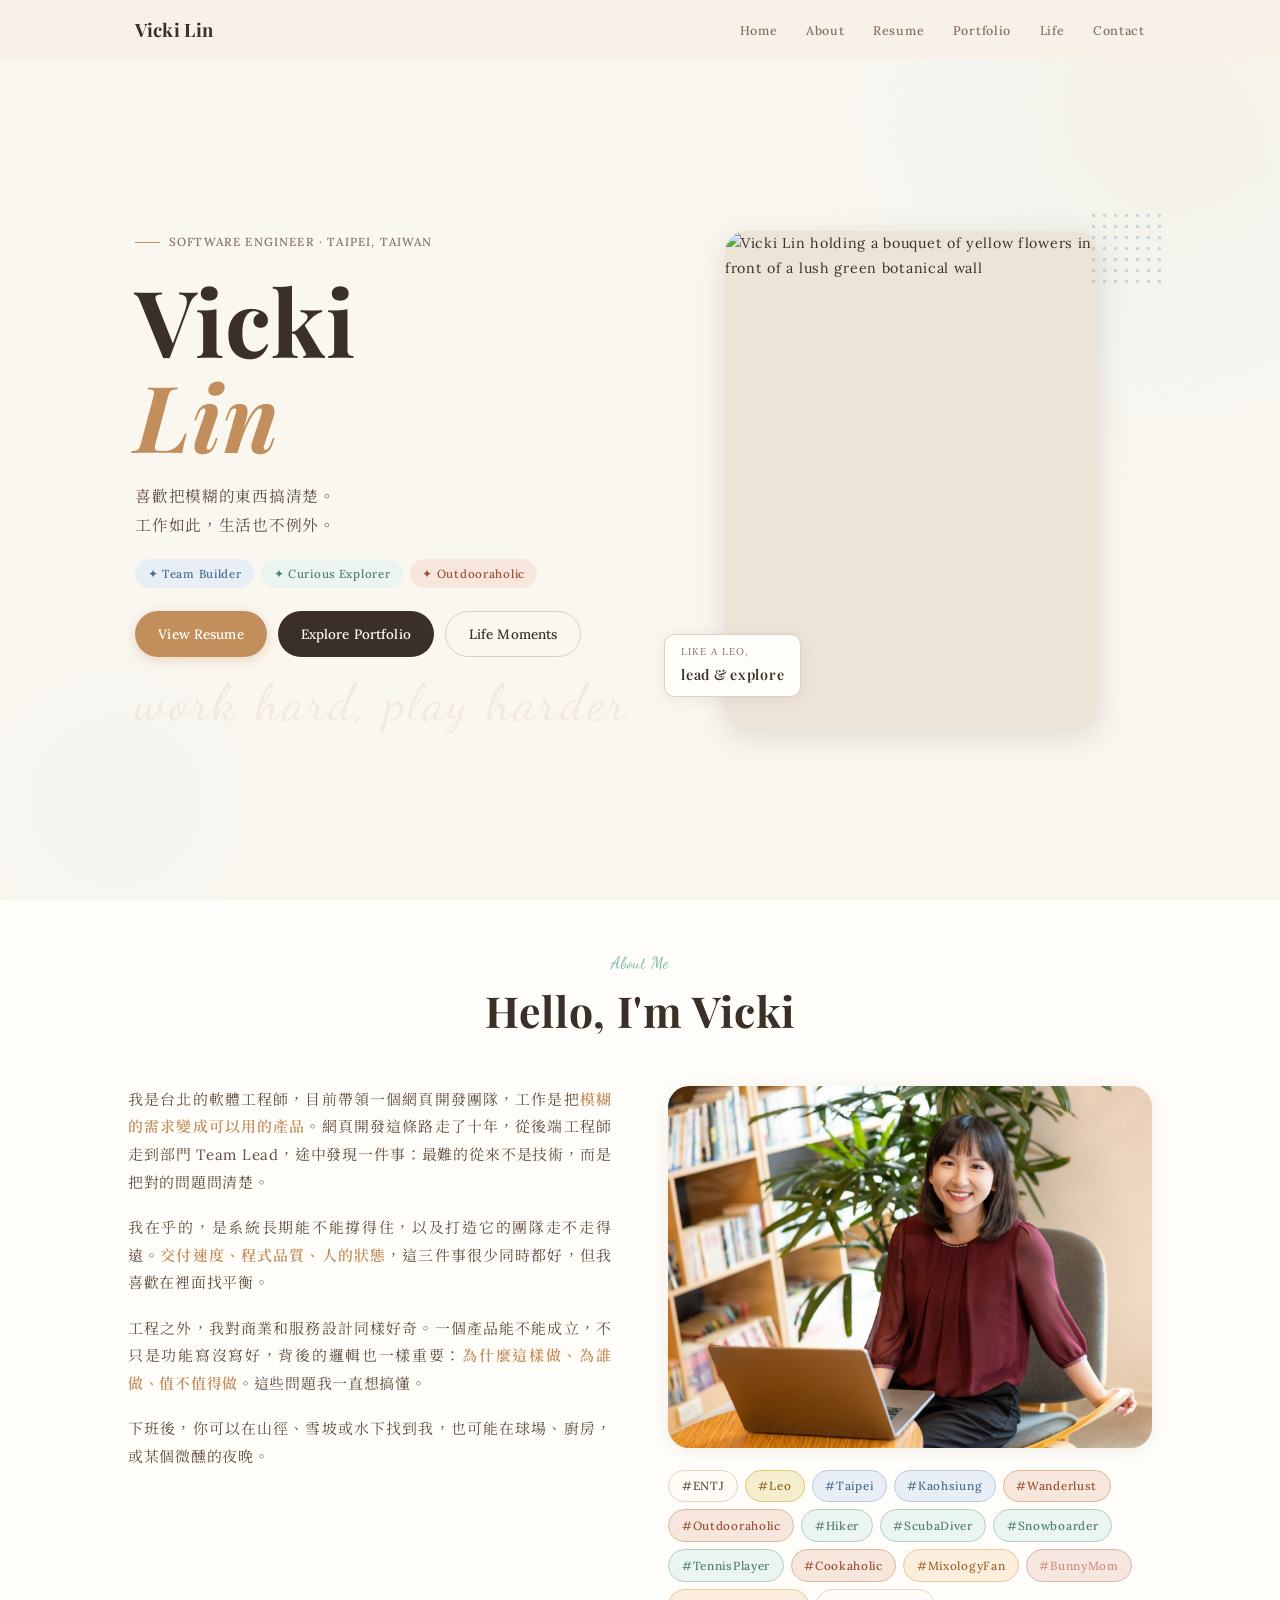
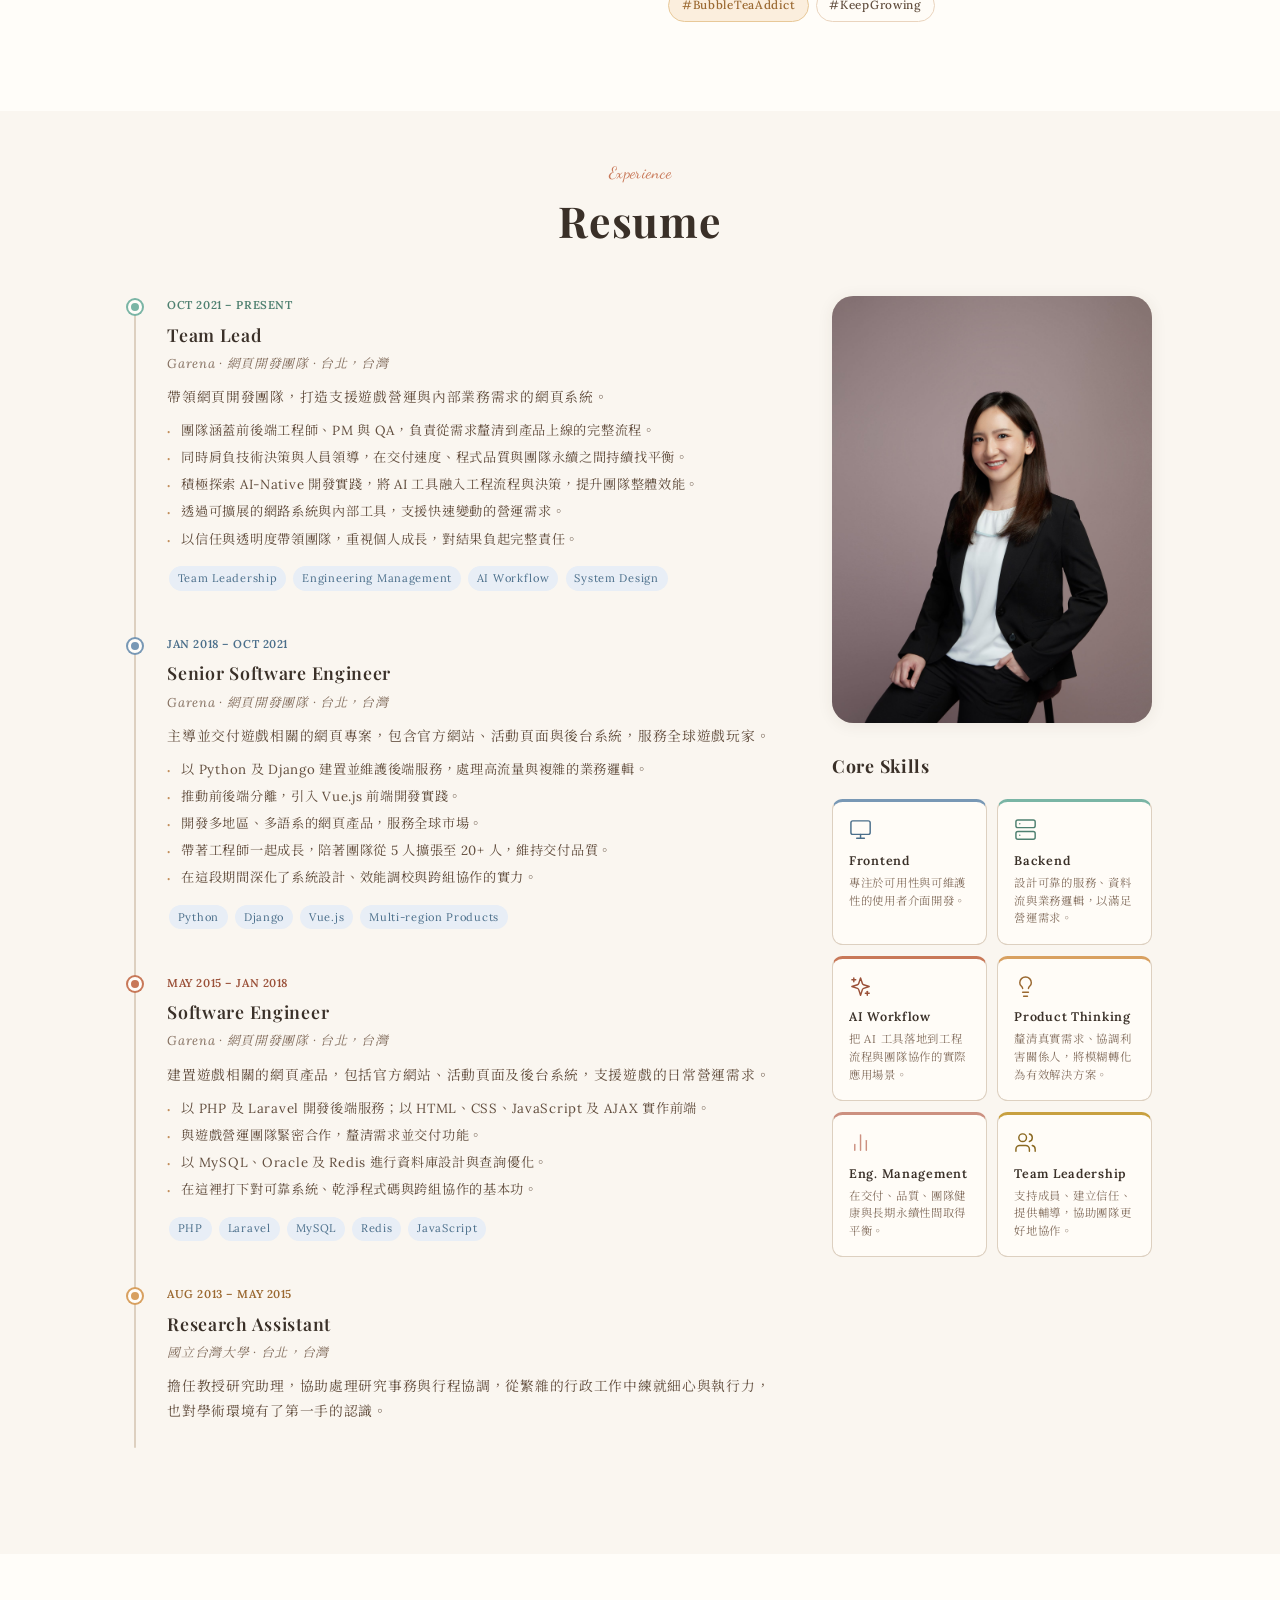
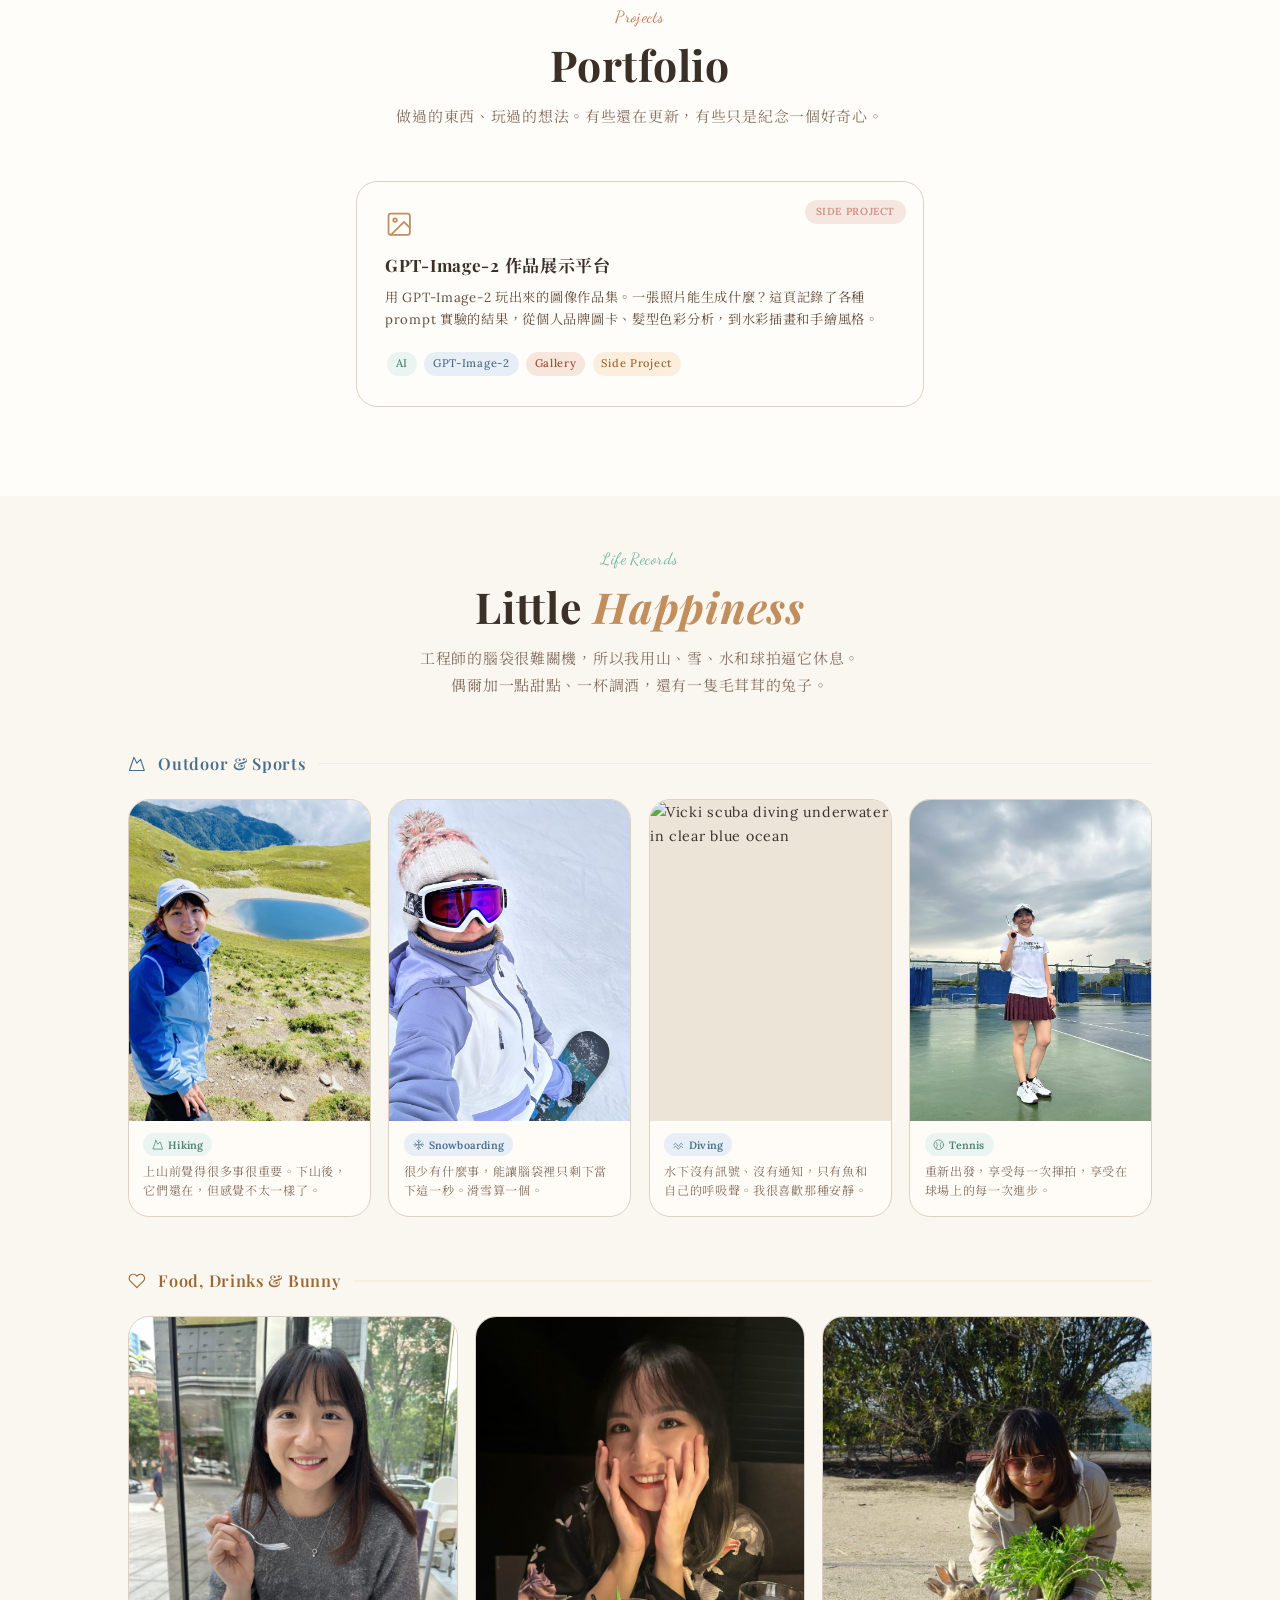
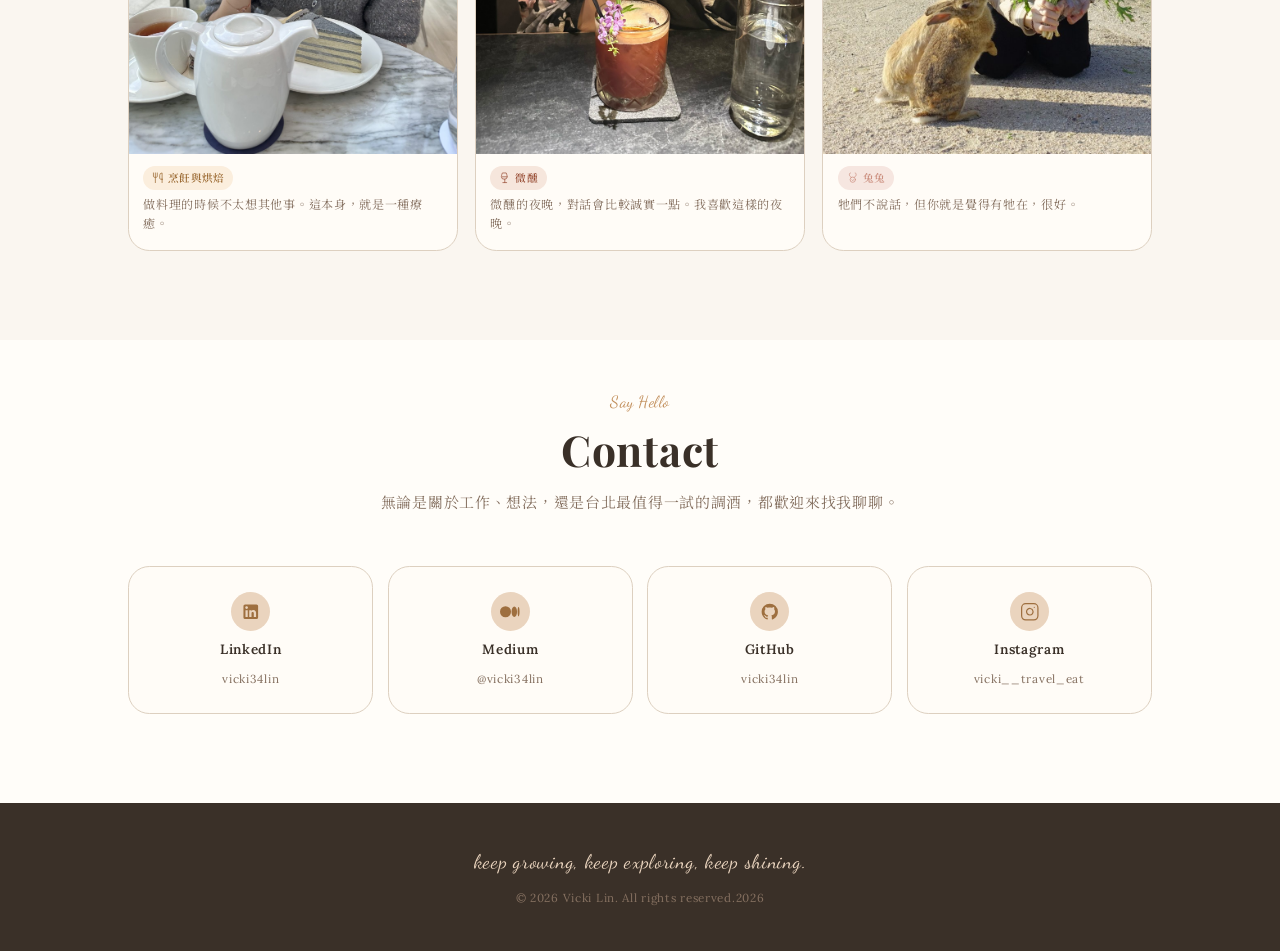
==== commit db9ce4c6: "feat(hiking): add tabbed peak records, gallery photos, and GA4 Hiking page tabs (百岳 / 小百岳 / overseas" ====
--- a/index.html
+++ b/index.html
@@ -451,12 +451,11 @@
           <p class="section-sub">做過的東西、玩過的想法。有些還在更新，有些只是紀念一個好奇心。</p>
         </header>
 
-        <div class="portfolio__grid">
-          <a
+        <div class="portfolio__grid portfolio__grid--single">
+          <article
             class="project-card reveal"
-            href="/projects/image2demo/"
-            target="_blank"
-            rel="noopener noreferrer"
+            onclick="location.href = '/projects/image2demo/'"
+            style="cursor: pointer"
           >
             <div class="project-card__badge">Side Project</div>
             <div class="project-card__icon" aria-hidden="true">
@@ -484,40 +483,7 @@
               <span class="tag">Gallery</span>
               <span class="tag">Side Project</span>
             </div>
-          </a>
-
-          <a
-            class="project-card reveal"
-            href="/projects/colored-contacts/"
-            target="_blank"
-            rel="noopener noreferrer"
-          >
-            <div class="project-card__badge">Side Project</div>
-            <div class="project-card__icon" aria-hidden="true">
-              <svg
-                viewBox="0 0 24 24"
-                fill="none"
-                stroke="currentColor"
-                stroke-width="1.5"
-                stroke-linecap="round"
-                stroke-linejoin="round"
-              >
-                <path d="M2 12s3-7 10-7 10 7 10 7-3 7-10 7-10-7-10-7Z" />
-                <circle cx="12" cy="12" r="3" />
-              </svg>
-            </div>
-            <h3 class="project-card__title">Iris Mood — 彩色隱形眼鏡配戴紀錄</h3>
-            <p class="project-card__desc">
-              整理鏡片清單、記錄配戴心得，並用鏡頭試戴預覽彩色隱眼在臉上的效果。React 與 TensorFlow.js
-              在瀏覽器端完成臉部偵測與簡易試戴體驗。
-            </p>
-            <div class="project-card__tags">
-              <span class="tag">React</span>
-              <span class="tag">TensorFlow.js</span>
-              <span class="tag">Vite</span>
-              <span class="tag">Side Project</span>
-            </div>
-          </a>
+          </article>
         </div>
       </div>
     </section>
